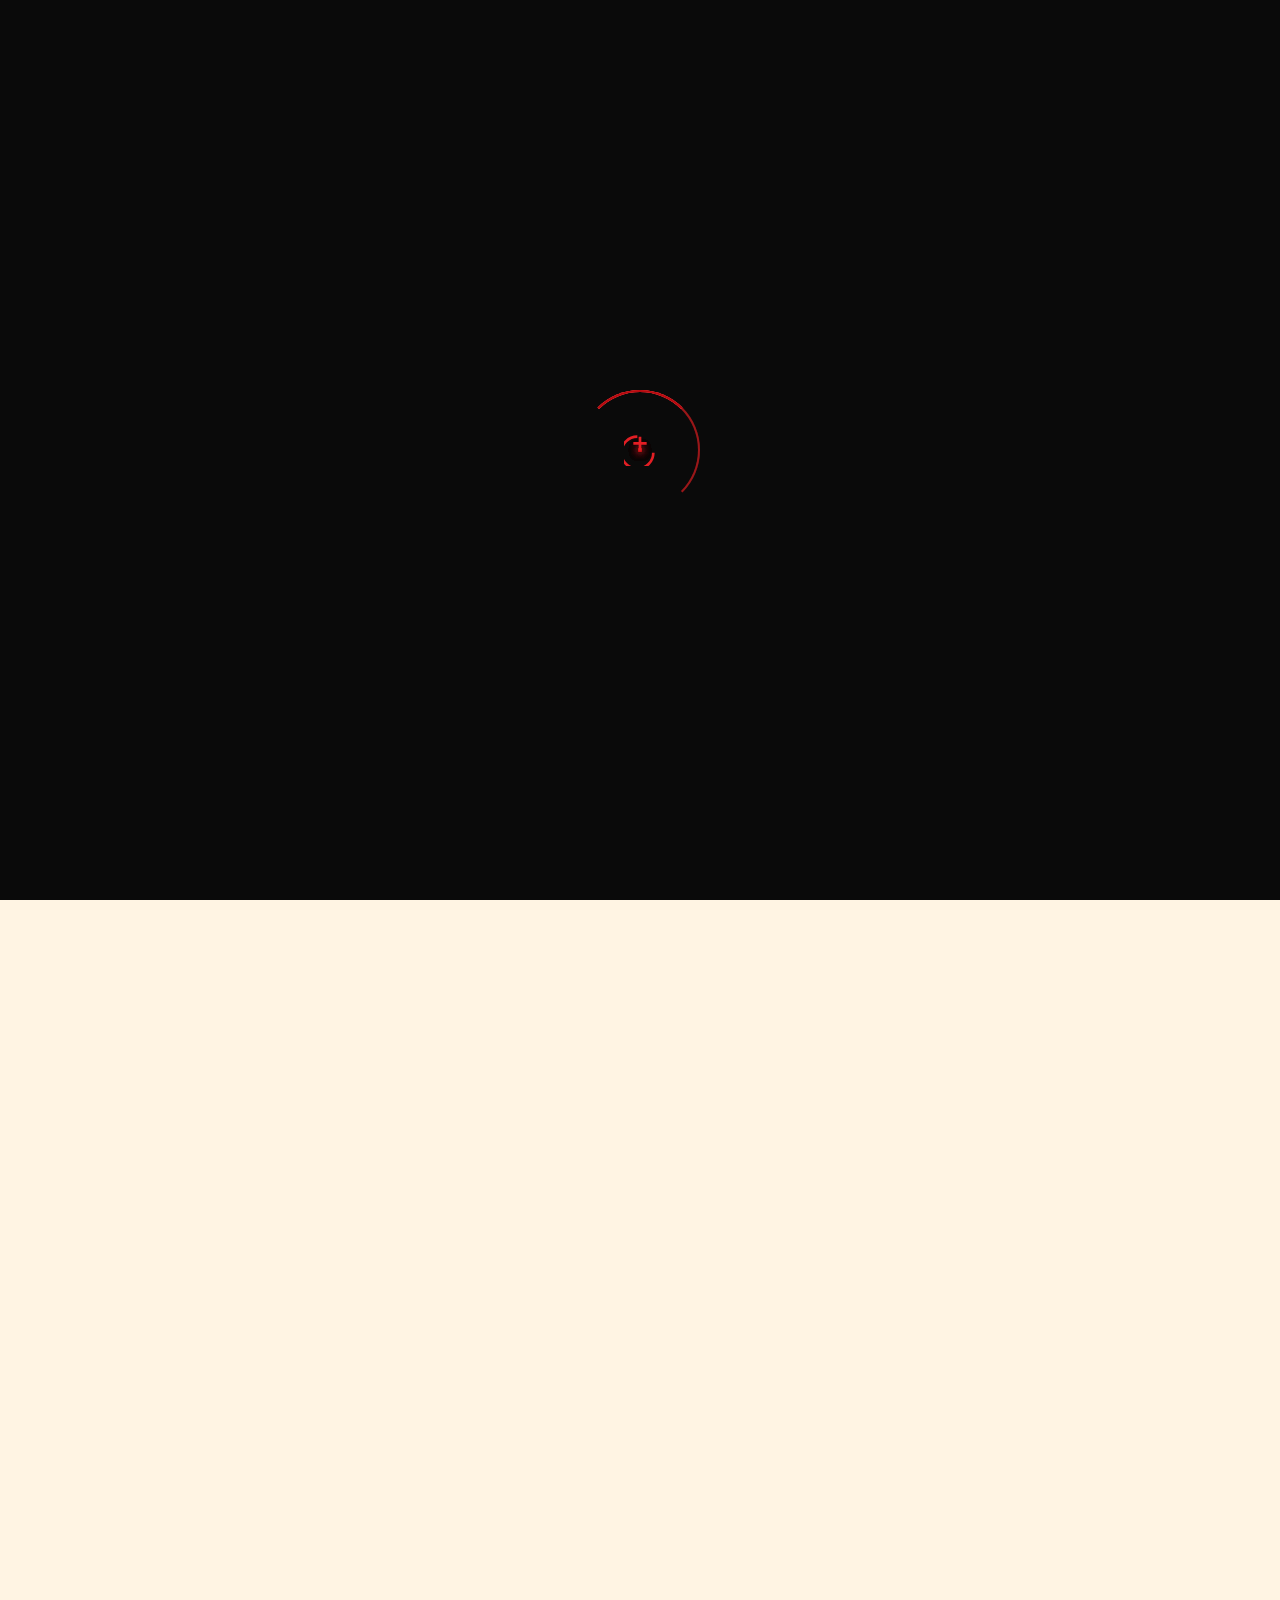
==== index.html @ a8c7d674 "Fix light mode backgrounds for hero and premium sections; full EN/DE localization; form input visibi" ====
﻿<!DOCTYPE html>
<html lang="en">
<head>
<meta charset="UTF-8">
<meta name="viewport" content="width=device-width, initial-scale=1.0">
<title>HG Star Technology | Industrial Fiber Laser Cutting, Welding & Cleaning Machines</title>
<meta name="robots" content="index,follow,max-image-preview:large">
<meta name="description" content="Industrial laser cutting, tube cutting, welding, cleaning and marking machines for manufacturers worldwide. Request a quote, brochure or technical consultation.">
<link rel="canonical" href="https://www.hgstar.com/">
<meta property="og:title" content="HG Star Technology | Industrial Fiber Laser Machines">
<meta property="og:description" content="Factory-direct industrial laser cutting, welding and cleaning machines. Request a quote today.">
<meta property="og:type" content="website">
<meta property="og:url" content="https://www.hgstar.com/">
<meta property="og:image" content="https://www.hgstar.com/img/hero/factory.webp">
<meta name="twitter:card" content="summary_large_image">
<meta name="twitter:title" content="HG Star Technology | Industrial Fiber Laser Machines">
<meta name="twitter:image" content="https://www.hgstar.com/img/hero/factory.webp">
<meta name="twitter:description" content="Industrial laser cutting, tube cutting, welding, cleaning and marking machines. Request a quote or technical consultation.">
<link rel="preload" as="image" href="img/logo/HGTECHlogo.svg" fetchpriority="high">
<link rel="preload" as="image" href="img/categories/plate-cutting.webp">
<link rel="preconnect" href="https://fonts.googleapis.com">
<link rel="preconnect" href="https://fonts.gstatic.com" crossorigin>
<link href="https://fonts.googleapis.com/css2?family=Barlow:wght@300;400;500;600;700&family=Barlow+Condensed:wght@500;600;700&display=swap" rel="stylesheet">
<link rel="stylesheet" href="css/styles.css">
<script type="application/ld+json">
{
  "@context": "https://schema.org",
  "@graph": [
    {
      "@type": "Organization",
      "name": "HG Star Technology",
      "url": "https://www.hgstar.com/",
      "logo": "https://www.hgstar.com/img/logo/HGTECHlogo.svg",
      "sameAs": [
        "https://www.hg-star.com",
        "https://www.hglaserglobal.com"
      ],
      "contactPoint": {
        "@type": "ContactPoint",
        "contactType": "sales",
        "telephone": "+86-531-68657218",
        "email": "support@auto-dress.de",
        "areaServed": "Worldwide"
      }
    },
    {
      "@type": "WebSite",
      "name": "HG Star Technology",
      "url": "https://www.hgstar.com/"
    }
  ]
}
</script>
</head>
<body>
<a href="#main-content" class="skip-link">Skip to main content</a>

<!-- Page Loader -->
<div class="page-loader" id="pageLoader" aria-hidden="true">
  <div class="loader-container">
    <div class="loader-core">
      <div class="loader-ring loader-ring-1"></div>
      <div class="loader-ring loader-ring-2"></div>
      <div class="loader-ring loader-ring-3"></div>
      <div class="loader-center">
        <svg class="loader-icon" width="32" height="32" viewBox="0 0 24 24" fill="none" stroke="currentColor" stroke-width="2">
          <path d="M12 2v10m5-5h-10m15 7c0 6.627-5.373 12-12 12s-12-5.373-12-12 5.373-12 12-12"/>
        </svg>
      </div>
    </div>
    <div class="loader-particles">
      <span class="particle"></span>
      <span class="particle"></span>
      <span class="particle"></span>
      <span class="particle"></span>
      <span class="particle"></span>
      <span class="particle"></span>
    </div>
  </div>
</div>

<div id="page-content" style="opacity: 0; transition: opacity 0.5s ease-out;">

<!-- Header -->
<header class="site-header" role="banner">
  <div class="container header-inner">
    <a href="index.html" class="header-logo" aria-label="HG Star Technology Home">
      <img id="brand-logo-img" src="img/logo/HGTECHlogo.svg" alt="HG Star Technology" class="brand-logo" width="180" height="44" fetchpriority="high" decoding="async">
    </a>
    <nav class="main-nav" role="navigation" aria-label="Main navigation">
      <a href="index.html" class="nav-link active" data-i18n="nav.home">Home</a>

      <div class="nav-item has-dropdown">
        <button class="nav-link nav-trigger" type="button" aria-expanded="false" aria-haspopup="true" aria-controls="dd-machines">
          <span data-i18n="nav.machines">Machines</span>
          <span class="nav-caret" aria-hidden="true"></span>
        </button>
        <div class="nav-dropdown" id="dd-machines" role="menu" aria-label="Machines">
          <a href="plate-cutting.html" class="nav-dd-link" role="menuitem" data-i18n="nav.sheetMetalCutting">Sheet metal cutting</a>
          <a href="tube-cutting.html" class="nav-dd-link" role="menuitem" data-i18n="nav.pipeCutting">Pipe cutting</a>
          <a href="combined-machines.html" class="nav-dd-link" role="menuitem" data-i18n="nav.combination">Combination</a>
        </div>
      </div>

      <div class="nav-item has-dropdown">
        <button class="nav-link nav-trigger" type="button" aria-expanded="false" aria-haspopup="true" aria-controls="dd-processes">
          <span data-i18n="nav.processes">Processes</span>
          <span class="nav-caret" aria-hidden="true"></span>
        </button>
        <div class="nav-dropdown" id="dd-processes" role="menu" aria-label="Processes">
          <a href="laser-welding.html" class="nav-dd-link" role="menuitem" data-i18n="nav.welding">Welding</a>
          <a href="laser-cleaning.html" class="nav-dd-link" role="menuitem" data-i18n="nav.cleaning">Cleaning</a>
          <a href="laser-marking.html" class="nav-dd-link" role="menuitem" data-i18n="nav.marking">Marking</a>
        </div>
      </div>

      <a href="about.html" class="nav-link" data-i18n="nav.about">About</a>
      <a href="contact.html" class="nav-link" data-i18n="nav.contact">Contact</a>
    </nav>
    <div class="header-actions">
      <button class="language-toggle" onclick="toggleLanguage()" aria-label="Switch to German" type="button">DE</button>
      <button class="theme-toggle" onclick="toggleTheme()" aria-label="Toggle dark mode" type="button">
        <svg class="icon-moon" width="18" height="18" viewBox="0 0 24 24" fill="none" stroke="currentColor" stroke-width="2" stroke-linecap="round" stroke-linejoin="round"><path d="M21 12.79A9 9 0 1 1 11.21 3 7 7 0 0 0 21 12.79z"/></svg>
        <svg class="icon-sun" width="18" height="18" viewBox="0 0 24 24" fill="none" stroke="currentColor" stroke-width="2" stroke-linecap="round" stroke-linejoin="round"><circle cx="12" cy="12" r="5"/><line x1="12" y1="1" x2="12" y2="3"/><line x1="12" y1="21" x2="12" y2="23"/><line x1="4.22" y1="4.22" x2="5.64" y2="5.64"/><line x1="18.36" y1="18.36" x2="19.78" y2="19.78"/><line x1="1" y1="12" x2="3" y2="12"/><line x1="21" y1="12" x2="23" y2="12"/><line x1="4.22" y1="19.78" x2="5.64" y2="18.36"/><line x1="18.36" y1="5.64" x2="19.78" y2="4.22"/></svg>
      </button>
      <a href="contact.html" class="btn btn-primary btn-sm" style="display:flex" data-i18n="header.requestQuote">Request Quote</a>
      <button class="hamburger" aria-expanded="false" aria-controls="mobileMenu" aria-label="Open menu" type="button" onclick="(function(btn){var m=document.getElementById('mobileMenu');if(!m)return;var open=!m.classList.contains('is-open');m.classList.toggle('is-open',open);m.setAttribute('aria-hidden',String(!open));btn.setAttribute('aria-expanded',String(open));document.body.style.overflow=open?'hidden':'';})(this)">
        <span></span><span></span><span></span>
      </button>
    </div>
  </div>
</header>

<!-- Mobile Menu -->
<div class="mobile-menu" id="mobileMenu" role="dialog" aria-label="Mobile navigation" aria-hidden="true">
  <nav class="mnav" aria-label="Mobile menu">
    <a href="index.html" class="nav-link" data-i18n="nav.home">Home</a>

    <div class="mnav-group">
      <button class="mnav-accordion" type="button" aria-expanded="false" aria-controls="mnav-machines" onclick="(function(btn){var id=btn.getAttribute('aria-controls');var panel=id&&document.getElementById(id);if(!panel)return;var open=btn.getAttribute('aria-expanded')!=='true';btn.setAttribute('aria-expanded',String(open));panel.classList.toggle('is-open',open);})(this)">
        <span data-i18n="nav.machines">Machines</span>
        <span class="mnav-caret" aria-hidden="true"></span>
      </button>
      <div class="mnav-panel" id="mnav-machines">
        <a href="plate-cutting.html" class="mnav-link" data-i18n="nav.sheetMetalCutting">Sheet metal cutting</a>
        <a href="tube-cutting.html" class="mnav-link" data-i18n="nav.pipeCutting">Pipe cutting</a>
        <a href="combined-machines.html" class="mnav-link" data-i18n="nav.combination">Combination</a>
      </div>
    </div>

    <div class="mnav-group">
      <button class="mnav-accordion" type="button" aria-expanded="false" aria-controls="mnav-processes" onclick="(function(btn){var id=btn.getAttribute('aria-controls');var panel=id&&document.getElementById(id);if(!panel)return;var open=btn.getAttribute('aria-expanded')!=='true';btn.setAttribute('aria-expanded',String(open));panel.classList.toggle('is-open',open);})(this)">
        <span data-i18n="nav.processes">Processes</span>
        <span class="mnav-caret" aria-hidden="true"></span>
      </button>
      <div class="mnav-panel" id="mnav-processes">
        <a href="laser-welding.html" class="mnav-link" data-i18n="nav.welding">Welding</a>
        <a href="laser-cleaning.html" class="mnav-link" data-i18n="nav.cleaning">Cleaning</a>
        <a href="laser-marking.html" class="mnav-link" data-i18n="nav.marking">Marking</a>
      </div>
    </div>

    <a href="about.html" class="nav-link" data-i18n="nav.about">About</a>
    <a href="contact.html" class="nav-link" data-i18n="nav.contact">Contact</a>
  </nav>
  <a href="contact.html" class="btn btn-primary" data-i18n="header.requestQuote">Request a Quote</a>
</div>

<main id="main-content">

<!-- Hero Section -->
<section class="hero" aria-label="Hero">
  <div class="hero-bg" style="background-image:url('img/hero/factory.webp')"></div>
  <div class="hero-overlay" aria-hidden="true"></div>
  <div class="container hero-content">
    <div class="hero-grid">
      <div class="animate-fade-up">
        <div class="hero-label" data-i18n="hero.label">Industrial Machinery Catalog · Factory Direct · Quote-Based Sales</div>
        <h1 data-i18n="hero.headline"><span class="text-red">Industrial Fiber Laser</span> Systems For <span class="text-red">Cutting, Tube Processing,</span> <span>Welding &amp; Cleaning</span></h1>
        <p class="hero-desc" data-i18n="hero.description">Factory-direct solutions for sheet metal fabricators, OEMs and industrial manufacturers. Technical consultation, worldwide shipping, installation, training and after-sales support. <strong>Warranty:</strong> 2-year standard on the complete machine; laser source covered up to 3 years on selected high-power models (12–30 kW).</p>
        <div class="hero-actions hero-actions-row">
          <a href="#categories" class="btn btn-primary btn-lg" data-i18n="hero.cta2">Browse Machines</a>
          <a href="#resources" class="btn btn-ghost btn-lg" data-i18n="hero.cta3">Download Catalog</a>
        </div>
        <div class="hero-stats-row">
          <div class="hero-stat">
            <div class="hero-stat-value">15+</div>
            <div class="hero-stat-label" data-i18n="hero.stat1">Years Experience</div>
          </div>
          <div class="hero-stat">
            <div class="hero-stat-value">50+</div>
            <div class="hero-stat-label" data-i18n="hero.stat2">Countries Served</div>
          </div>
          <div class="hero-stat">
            <div class="hero-stat-value">30kW</div>
            <div class="hero-stat-label" data-i18n="hero.stat3">Max Laser Power</div>
          </div>
          <div class="hero-stat">
            <div class="hero-stat-value">3yr</div>
            <div class="hero-stat-label" data-i18n="hero.stat4">Warranty Available</div>
          </div>
          <div class="hero-stat">
            <div class="hero-stat-value">24/7</div>
            <div class="hero-stat-label" data-i18n="hero.stat5">Technical Support</div>
          </div>
        </div>
      </div>
    </div>
  </div>
</section>

<!-- Trust Bar -->
<div class="trust-bar" aria-label="Trust highlights">
  <div class="trust-track">
    <!-- set 1 -->
    <div class="trust-items">
      <div class="trust-item">
        <svg width="16" height="16" viewBox="0 0 24 24" fill="none" stroke="currentColor" stroke-width="2" aria-hidden="true"><path d="M12 22s8-4 8-10V5l-8-3-8 3v7c0 6 8 10 8 10z"/></svg>
        <span data-i18n="trustBar.iso">ISO 9001 Certified Manufacturing</span>
      </div>
      <div class="trust-item">
        <svg width="16" height="16" viewBox="0 0 24 24" fill="none" stroke="currentColor" stroke-width="2" aria-hidden="true"><path d="M12 22s8-4 8-10V5l-8-3-8 3v7c0 6 8 10 8 10z"/><path d="M12 8v4"/><path d="M12 16h.01"/></svg>
        <span data-i18n="trustBar.warranty">2-yr standard warranty · up to 3-yr laser source (12–30 kW)</span>
      </div>
      <div class="trust-item">
        <svg width="16" height="16" viewBox="0 0 24 24" fill="none" stroke="currentColor" stroke-width="2" aria-hidden="true"><circle cx="12" cy="12" r="10"/><polyline points="12 6 12 12 16 14"/></svg>
        <span data-i18n="trustBar.support">24/7 Technical Support</span>
      </div>
      <div class="trust-item">
        <svg width="16" height="16" viewBox="0 0 24 24" fill="none" stroke="currentColor" stroke-width="2" aria-hidden="true"><rect x="1" y="3" width="15" height="13"/><polygon points="16 8 20 8 23 11 23 16 16 16 16 8"/><circle cx="5.5" cy="18.5" r="2.5"/><circle cx="18.5" cy="18.5" r="2.5"/></svg>
        <span data-i18n="trustBar.shipping">Worldwide Shipping & Installation</span>
      </div>
      <div class="trust-item">
        <svg width="16" height="16" viewBox="0 0 24 24" fill="none" stroke="currentColor" stroke-width="2" aria-hidden="true"><path d="M23 21v-2a4 4 0 0 0-3-3.87"/><path d="M16 3.13a4 4 0 0 1 0 7.75"/><path d="M17 21v-2a4 4 0 0 0-4-4H5a4 4 0 0 0-4 4v2"/><circle cx="9" cy="7" r="4"/></svg>
        <span data-i18n="trustBar.experience">15+ Years Industry Experience</span>
      </div>
    </div>
    <!-- set 2 (duplicate for seamless loop) -->
    <div class="trust-items" aria-hidden="true">
      <div class="trust-item">
        <svg width="16" height="16" viewBox="0 0 24 24" fill="none" stroke="currentColor" stroke-width="2" aria-hidden="true"><path d="M12 22s8-4 8-10V5l-8-3-8 3v7c0 6 8 10 8 10z"/></svg>
        <span data-i18n="trustBar.iso">ISO 9001 Certified Manufacturing</span>
      </div>
      <div class="trust-item">
        <svg width="16" height="16" viewBox="0 0 24 24" fill="none" stroke="currentColor" stroke-width="2" aria-hidden="true"><path d="M12 22s8-4 8-10V5l-8-3-8 3v7c0 6 8 10 8 10z"/><path d="M12 8v4"/><path d="M12 16h.01"/></svg>
        <span data-i18n="trustBar.warranty">2-yr standard warranty · up to 3-yr laser source (12–30 kW)</span>
      </div>
      <div class="trust-item">
        <svg width="16" height="16" viewBox="0 0 24 24" fill="none" stroke="currentColor" stroke-width="2" aria-hidden="true"><circle cx="12" cy="12" r="10"/><polyline points="12 6 12 12 16 14"/></svg>
        <span data-i18n="trustBar.support">24/7 Technical Support</span>
      </div>
      <div class="trust-item">
        <svg width="16" height="16" viewBox="0 0 24 24" fill="none" stroke="currentColor" stroke-width="2" aria-hidden="true"><rect x="1" y="3" width="15" height="13"/><polygon points="16 8 20 8 23 11 23 16 16 16 16 8"/><circle cx="5.5" cy="18.5" r="2.5"/><circle cx="18.5" cy="18.5" r="2.5"/></svg>
        <span data-i18n="trustBar.shipping">Worldwide Shipping & Installation</span>
      </div>
      <div class="trust-item">
        <svg width="16" height="16" viewBox="0 0 24 24" fill="none" stroke="currentColor" stroke-width="2" aria-hidden="true"><path d="M23 21v-2a4 4 0 0 0-3-3.87"/><path d="M16 3.13a4 4 0 0 1 0 7.75"/><path d="M17 21v-2a4 4 0 0 0-4-4H5a4 4 0 0 0-4 4v2"/><circle cx="9" cy="7" r="4"/></svg>
        <span data-i18n="trustBar.experience">15+ Years Industry Experience</span>
      </div>
    </div>
  </div>
</div>

<!-- Premium Product Slider Section -->
<section class="premium-slider-section" aria-label="Premium product spotlight">
  <div class="premium-slider-head">
    <p class="premium-slider-label" data-i18n="premiumSlider.label">Featured Category</p>
    <h2 class="premium-slider-category" id="premiumSliderCategory">Plate Cutting</h2>
  </div>
  <div class="premium-slider-shell">
    <button class="premium-slider-arrow left" id="premiumSliderPrev" type="button" aria-label="Show previous product">
      <span aria-hidden="true">&#10094;</span>
    </button>
    <div class="premium-slider-content">
      <div class="premium-banner" id="premiumBanner">
        <a class="premium-media" id="premiumCenterLink" href="plate-cutting.html" aria-label="Open featured product category">
        </a>
        <aside class="premium-info">
          <p class="premium-right-top" id="premiumRightTop">BEST CONFIGURATION</p>
          <h3 id="premiumInfoTitle">Production Capacity</h3>
          <p class="premium-right-metric" id="premiumRightMetric">UP TO 30kW</p>
          <p id="premiumInfoText">High-throughput cutting platforms designed for continuous industrial output and stable day-shift performance.</p>
          <p class="premium-right-badge" id="premiumRightBadge">PREMIUM INDUSTRIAL GRADE</p>
        </aside>
      </div>
      <div class="premium-slider-dots" id="premiumSliderDots" aria-label="Slider pagination">
        <button type="button" class="premium-dot is-active" data-premium-dot="0" aria-label="Slide 1"></button>
        <button type="button" class="premium-dot" data-premium-dot="1" aria-label="Slide 2"></button>
        <button type="button" class="premium-dot" data-premium-dot="2" aria-label="Slide 3"></button>
        <button type="button" class="premium-dot" data-premium-dot="3" aria-label="Slide 4"></button>
        <button type="button" class="premium-dot" data-premium-dot="4" aria-label="Slide 5"></button>
        <button type="button" class="premium-dot" data-premium-dot="5" aria-label="Slide 6"></button>
      </div>
    </div>
    <button class="premium-slider-arrow right" id="premiumSliderNext" type="button" aria-label="Show next product">
      <span aria-hidden="true">&#10095;</span>
    </button>
  </div>
</section>

<!-- Categories Section -->
<section class="section" id="categories" aria-labelledby="cat-heading">
  <div class="container">

    <div class="section-header text-center reveal" style="margin-bottom:56px">
      <div class="section-label" data-i18n="categories.label">Product Categories</div>
      <h2 class="section-title" id="cat-heading" data-i18n="categories.title">Browse Our Machine Range</h2>
    </div>

    <div class="category-grid">

      <a href="plate-cutting.html" class="category-card reveal">
        <div class="category-card-img">
          <img src="img/categories/plate-cutting.webp" alt="Fiber laser plate cutting machines" loading="lazy">
          <span class="cat-tag" aria-hidden="true">Plate Cutting</span>
          <span class="cat-spec" aria-hidden="true">1.5 – 30 kW</span>
        </div>
        <div class="category-card-body">
          <h3 class="category-card-title" data-i18n="categories.plateCutting.title">Plate Cutting</h3>
          <p class="category-card-desc" data-i18n="categories.plateCutting.description">Sheet metal laser cutting systems from 1.5kW to 30kW. Work areas from 3x1.5m to 8x2.5m with optional exchange tables.</p>
          <div class="category-card-meta">
            <span class="category-card-count" data-i18n="categories.plateCutting.models">15 Models</span>
            <span class="category-card-link"><span data-i18n="categories.plateCutting.link">View Range</span><svg width="13" height="13" viewBox="0 0 24 24" fill="none" stroke="currentColor" stroke-width="2.5" aria-hidden="true"><line x1="5" y1="12" x2="19" y2="12"/><polyline points="12 5 19 12 12 19"/></svg></span>
          </div>
        </div>
      </a>

      <a href="tube-cutting.html" class="category-card reveal animate-delay-1">
        <div class="category-card-img">
          <img src="img/categories/tube-cutting.webp" alt="CNC laser tube cutting machines" loading="lazy">
          <span class="cat-tag" aria-hidden="true">Tube Cutting</span>
          <span class="cat-spec" aria-hidden="true">Ø up to 500 mm</span>
        </div>
        <div class="category-card-body">
          <h3 class="category-card-title" data-i18n="categories.tubeCutting.title">Pipe cutting</h3>
          <p class="category-card-desc" data-i18n="categories.tubeCutting.description">Double-deck clamping systems for damage-free holding. Automatic loading and unloading. Round tubes, square tubes, rectangular tubes and oval tubes – diameters up to Ø 500 mm.</p>
          <div class="category-card-meta">
            <span class="category-card-count" data-i18n="categories.tubeCutting.models">7 Models</span>
            <span class="category-card-link"><span data-i18n="categories.tubeCutting.link">View Range</span><svg width="13" height="13" viewBox="0 0 24 24" fill="none" stroke="currentColor" stroke-width="2.5" aria-hidden="true"><line x1="5" y1="12" x2="19" y2="12"/><polyline points="12 5 19 12 12 19"/></svg></span>
          </div>
        </div>
      </a>

      <a href="combined-machines.html" class="category-card reveal animate-delay-2">
        <div class="category-card-img">
          <img src="img/categories/combined-machines.webp" alt="Combined plate and tube laser cutting machines" loading="lazy">
          <span class="cat-tag" aria-hidden="true">Combination</span>
          <span class="cat-spec" aria-hidden="true">Plate + Tube</span>
        </div>
        <div class="category-card-body">
          <h3 class="category-card-title" data-i18n="categories.combination.title">Combination</h3>
          <p class="category-card-desc" data-i18n="categories.combination.description">One machine for two tasks – an economical solution for companies with variable requirements. Sheet cutting and pipe cutting without changeover.</p>
          <div class="category-card-meta">
            <span class="category-card-count" data-i18n="categories.combination.models">5 Models</span>
            <span class="category-card-link"><span data-i18n="categories.combination.link">View Range</span><svg width="13" height="13" viewBox="0 0 24 24" fill="none" stroke="currentColor" stroke-width="2.5" aria-hidden="true"><line x1="5" y1="12" x2="19" y2="12"/><polyline points="12 5 19 12 12 19"/></svg></span>
          </div>
        </div>
      </a>

      <a href="laser-welding.html" class="category-card reveal">
        <div class="category-card-img">
          <img src="img/categories/laser-welding.webp" alt="Handheld laser welding systems" loading="lazy">
          <span class="cat-tag" aria-hidden="true">Welding</span>
          <span class="cat-spec" aria-hidden="true">1 – 3 kW</span>
        </div>
        <div class="category-card-body">
          <h3 class="category-card-title" data-i18n="categories.welding.title">Welding</h3>
          <p class="category-card-desc" data-i18n="categories.welding.description">Wobble welding heads for wider weld geometries. Multiple weld modes, intuitive operation, and coaxial shielding gas supply. Suitable for steel, stainless steel, and aluminum.</p>
          <div class="category-card-meta">
            <span class="category-card-count" data-i18n="categories.welding.models">5 Models</span>
            <span class="category-card-link"><span data-i18n="categories.welding.link">View Range</span><svg width="13" height="13" viewBox="0 0 24 24" fill="none" stroke="currentColor" stroke-width="2.5" aria-hidden="true"><line x1="5" y1="12" x2="19" y2="12"/><polyline points="12 5 19 12 12 19"/></svg></span>
          </div>
        </div>
      </a>

      <a href="laser-cleaning.html" class="category-card reveal animate-delay-1">
        <div class="category-card-img">
          <img src="img/categories/laser-cleaning.webp" alt="Laser cleaning and surface preparation machines" loading="lazy">
          <span class="cat-tag" aria-hidden="true">Cleaning</span>
          <span class="cat-spec" aria-hidden="true">6 Scan Modes</span>
        </div>
        <div class="category-card-body">
          <h3 class="category-card-title" data-i18n="categories.cleaning.title">Cleaning</h3>
          <p class="category-card-desc" data-i18n="categories.cleaning.description">6 scan modes. Low maintenance. Applications: Rust removal, oil removal, coating removal, weld cleaning, local hardening, surface roughening.</p>
          <div class="category-card-meta">
            <span class="category-card-count" data-i18n="categories.cleaning.models">4 Models</span>
            <span class="category-card-link"><span data-i18n="categories.cleaning.link">View Range</span><svg width="13" height="13" viewBox="0 0 24 24" fill="none" stroke="currentColor" stroke-width="2.5" aria-hidden="true"><line x1="5" y1="12" x2="19" y2="12"/><polyline points="12 5 19 12 12 19"/></svg></span>
          </div>
        </div>
      </a>

      <a href="laser-marking.html" class="category-card reveal animate-delay-2">
        <div class="category-card-img">
          <img src="img/categories/laser-marking.webp" alt="Fiber laser marking and engraving machines" loading="lazy">
          <span class="cat-tag" aria-hidden="true">Marking</span>
          <span class="cat-spec" aria-hidden="true">Fiber / CO₂ / UV</span>
        </div>
        <div class="category-card-body">
          <h3 class="category-card-title" data-i18n="categories.marking.title">Marking</h3>
          <p class="category-card-desc" data-i18n="categories.marking.description">Fiber, CO₂, and UV wavelengths for universal marking applications. Compact design, easy operation, low maintenance. EZCAD software included.</p>
          <div class="category-card-meta">
            <span class="category-card-count" data-i18n="categories.marking.models">4 Models</span>
            <span class="category-card-link"><span data-i18n="categories.marking.link">View Range</span><svg width="13" height="13" viewBox="0 0 24 24" fill="none" stroke="currentColor" stroke-width="2.5" aria-hidden="true"><line x1="5" y1="12" x2="19" y2="12"/><polyline points="12 5 19 12 12 19"/></svg></span>
          </div>
        </div>
      </a>

    </div>
  </div>
</section>

<!-- Why Choose Section -->
<section class="section section-alt" aria-labelledby="why-heading">
  <div class="container">
    <div class="section-header text-center reveal">
      <div class="section-label" data-i18n="whyChoose.label">Why HG Star</div>
      <h2 class="section-title" id="why-heading" data-i18n="whyChoose.title">Trusted by Manufacturers Worldwide</h2>
      <p class="section-desc" data-i18n="whyChoose.description" style="margin:0 auto">We provide more than machines — complete manufacturing solutions with full lifecycle support.</p>
    </div>
    <div class="why-grid">
      <div class="why-card reveal">
        <div class="why-icon">
          <svg viewBox="0 0 24 24" fill="none" stroke="currentColor" stroke-width="1.5"><path d="M14 2H6a2 2 0 0 0-2 2v16a2 2 0 0 0 2 2h12a2 2 0 0 0 2-2V8z"/><polyline points="14 2 14 8 20 8"/><line x1="16" y1="13" x2="8" y2="13"/><line x1="16" y1="17" x2="8" y2="17"/></svg>
        </div>
        <h4 data-i18n="whyChoose.documentation.title">Complete Documentation</h4>
        <p data-i18n="whyChoose.documentation.description">Full technical datasheets, CE certificates, operation manuals and spare parts lists provided with every machine.</p>
      </div>
      <div class="why-card reveal animate-delay-1">
        <div class="why-icon">
          <svg viewBox="0 0 24 24" fill="none" stroke="currentColor" stroke-width="1.5"><circle cx="12" cy="12" r="10"/><polyline points="12 6 12 12 16 14"/></svg>
        </div>
        <h4 data-i18n="whyChoose.fastDelivery.title">Fast Delivery</h4>
        <p data-i18n="whyChoose.fastDelivery.description">Standard delivery 30-45 days from order confirmation. Express manufacturing available for urgent requirements.</p>
      </div>
      <div class="why-card reveal animate-delay-2">
        <div class="why-icon">
          <svg viewBox="0 0 24 24" fill="none" stroke="currentColor" stroke-width="1.5"><path d="M17 21v-2a4 4 0 0 0-4-4H5a4 4 0 0 0-4 4v2"/><circle cx="9" cy="7" r="4"/><path d="M23 21v-2a4 4 0 0 0-3-3.87"/><path d="M16 3.13a4 4 0 0 1 0 7.75"/></svg>
        </div>
        <h4 data-i18n="whyChoose.training.title">On-Site Training</h4>
        <p data-i18n="whyChoose.training.description">Comprehensive operator and maintenance training at your facility. Training documentation in German and English.</p>
      </div>
      <div class="why-card reveal animate-delay-3">
        <div class="why-icon">
          <svg viewBox="0 0 24 24" fill="none" stroke="currentColor" stroke-width="1.5"><path d="M12 22s8-4 8-10V5l-8-3-8 3v7c0 6 8 10 8 10z"/></svg>
        </div>
        <h4 data-i18n="whyChoose.support.title">After-Sales Support</h4>
        <p data-i18n="whyChoose.support.description">2-year standard machine warranty. Remote diagnostics, spare parts within 48h, and on-site service available.</p>
      </div>
    </div>
  </div>
</section>

<!-- Warranty & Service Section -->
<section class="section" aria-labelledby="warranty-heading">
  <div class="container">
    <div class="section-header text-center reveal">
      <div class="section-label" data-i18n="warranty.label">Complete Lifecycle Support</div>
      <h2 class="section-title" id="warranty-heading" data-i18n="warranty.title">Warranty & Service Information</h2>
      <p class="section-desc" data-i18n="warranty.description" style="margin:0 auto">Comprehensive protection and support throughout your machine's lifecycle with flexible warranty options and premium service packages.</p>
    </div>
    <div class="feature-grid">
      <div class="feature-card reveal">
        <div class="feature-icon">
          <svg viewBox="0 0 24 24" fill="none" stroke="currentColor" stroke-width="1.5">
            <path d="M12 22s8-4 8-10V5l-8-3-8 3v7c0 6 8 10 8 10z"/>
            <path d="M12 12v4m0 4v.01"/>
          </svg>
        </div>
        <h3 data-i18n="warranty.standardWarranty.title">2-Year Standard Warranty</h3>
        <p data-i18n="warranty.standardWarranty.description">Complete machine coverage including parts, labor, and on-site service. All mechanical and electrical components protected against manufacturing defects.</p>
        <span class="feature-badge" data-i18n="warranty.standardWarranty.badge">Standard Coverage</span>
      </div>
      <div class="feature-card reveal animate-delay-1">
        <div class="feature-icon">
          <svg viewBox="0 0 24 24" fill="none" stroke="currentColor" stroke-width="1.5">
            <path d="M23 11.5a9 9 0 0 1-9 8.8c-4.3 0-8-2.8-8-7.2V5c0-1.3 1-2.4 2.1-2.4 2 0 3.9 1.1 5 2.8.7-.3 1.5-.5 2.3-.5 1.9 0 3.6.8 4.7 2.1 3.6 0 6.9 2.6 6.9 5.5z"/>
          </svg>
        </div>
        <h3 data-i18n="warranty.remoteDiagnostics.title">Remote Diagnostics</h3>
        <p data-i18n="warranty.remoteDiagnostics.description">24/7 remote monitoring and diagnostic support. Real-time machine health tracking with predictive maintenance alerts to prevent downtime.</p>
        <span class="feature-badge" data-i18n="warranty.remoteDiagnostics.badge">Premium Service</span>
      </div>
      <div class="feature-card reveal animate-delay-2">
        <div class="feature-icon">
          <svg viewBox="0 0 24 24" fill="none" stroke="currentColor" stroke-width="1.5">
            <path d="M12 2C6.48 2 2 6.48 2 12s4.48 10 10 10 10-4.48 10-10S17.52 2 12 2zm-2 15l-5-5 1.41-1.41L10 14.17l7.59-7.59L19 8l-9 9z"/>
          </svg>
        </div>
        <h3 data-i18n="warranty.expressSpare.title">Express Spare Parts</h3>
        <p data-i18n="warranty.expressSpare.description">Critical parts available within 48 hours worldwide. Comprehensive spare parts catalog with direct shipping to minimize production interruptions.</p>
        <span class="feature-badge" data-i18n="warranty.expressSpare.badge">Fast Delivery</span>
      </div>
    </div>
  </div>
</section>

<!-- Industries Section -->
<section class="section" aria-labelledby="ind-heading">
  <div class="container">
    <div class="section-header text-center reveal">
      <div class="section-label" data-i18n="industries.label">Industries Served</div>
      <h2 class="section-title" id="ind-heading" data-i18n="industries.title">Solutions for Every Manufacturing Sector</h2>
      <p class="section-desc" data-i18n="industries.description" style="margin:0 auto">Our machines serve a diverse range of industries across Europe and worldwide.</p>
    </div>
    <div class="industry-grid">
      <div class="industry-card reveal">
        <img src="img/industries/sheet-metal.webp" alt="Sheet metal fabrication" loading="lazy">
        <div class="industry-card-overlay">
          <h3 class="industry-card-title" data-i18n="industries.sheetMetal.title">Sheet Metal Fabrication</h3>
          <p class="industry-card-desc" data-i18n="industries.sheetMetal.desc">Precision cutting for fabrication shops</p>
        </div>
      </div>
      <div class="industry-card reveal animate-delay-1">
        <img src="img/industries/automotive.webp" alt="Automotive manufacturing" loading="lazy">
        <div class="industry-card-overlay">
          <h3 class="industry-card-title" data-i18n="industries.automotive.title">Automotive</h3>
          <p class="industry-card-desc" data-i18n="industries.automotive.desc">OEM parts and component manufacturing</p>
        </div>
      </div>
      <div class="industry-card reveal animate-delay-2">
        <img src="img/industries/construction.webp" alt="Construction and structural steel" loading="lazy">
        <div class="industry-card-overlay">
          <h3 class="industry-card-title" data-i18n="industries.construction.title">Construction & Structural</h3>
          <p class="industry-card-desc" data-i18n="industries.construction.desc">Heavy-duty structural steel processing</p>
        </div>
      </div>
      <div class="industry-card reveal">
        <img src="img/industries/agriculture.webp" alt="Agricultural equipment manufacturing" loading="lazy">
        <div class="industry-card-overlay">
          <h3 class="industry-card-title" data-i18n="industries.agriculture.title">Agricultural Equipment</h3>
          <p class="industry-card-desc" data-i18n="industries.agriculture.desc">Machinery frames and components</p>
        </div>
      </div>
      <div class="industry-card reveal animate-delay-1">
        <img src="img/industries/logistics.webp" alt="Logistics and material handling" loading="lazy">
        <div class="industry-card-overlay">
          <h3 class="industry-card-title" data-i18n="industries.logistics.title">Logistics & Storage</h3>
          <p class="industry-card-desc" data-i18n="industries.logistics.desc">Racking systems and handling equipment</p>
        </div>
      </div>
      <div class="industry-card reveal animate-delay-2">
        <img src="img/industries/appliances.webp" alt="Kitchen appliances and elevator manufacturing" loading="lazy">
        <div class="industry-card-overlay">
          <h3 class="industry-card-title" data-i18n="industries.appliances.title">Appliances & Elevators</h3>
          <p class="industry-card-desc" data-i18n="industries.appliances.desc">Stainless steel panel processing</p>
        </div>
      </div>
    </div>
  </div>
</section>

<!-- Applications -->
<section class="section section-muted" id="applications" aria-labelledby="app-heading">
  <div class="container">
    <div class="section-header reveal">
      <div class="section-label" data-i18n="homepage.applicationsLabel">Applications</div>
      <h2 class="section-title" id="app-heading" data-i18n="homepage.applicationsTitle">Where our systems deliver value</h2>
      <p class="section-desc" data-i18n="homepage.applicationsDesc">Typical industrial use cases—see the product catalog for full specifications.</p>
    </div>
    <div class="b2b-grid reveal">
      <a href="plate-cutting.html" class="b2b-card">
        <h3 class="b2b-card-title" data-i18n="homepage.appCuttingTitle">Flat sheet & plate</h3>
        <p class="b2b-card-desc" data-i18n="homepage.appCuttingDesc">Nesting, thick plate, high-speed thin sheet for fabrication and OEM series production.</p>
        <span class="b2b-card-link" data-i18n="categories.plateCutting.link">View Range →</span>
      </a>
      <a href="tube-cutting.html" class="b2b-card">
        <h3 class="b2b-card-title" data-i18n="homepage.appTubeTitle">Tube & profile</h3>
        <p class="b2b-card-desc" data-i18n="homepage.appTubeDesc">Round, square and rectangular profiles for structural, agricultural and machinery builders.</p>
        <span class="b2b-card-link" data-i18n="categories.tubeCutting.link">View Range →</span>
      </a>
      <a href="laser-welding.html" class="b2b-card">
        <h3 class="b2b-card-title" data-i18n="homepage.appWeldTitle">Laser welding</h3>
        <p class="b2b-card-desc" data-i18n="homepage.appWeldDesc">Faster cycle times on stainless and aluminum assemblies with minimal heat input.</p>
        <span class="b2b-card-link" data-i18n="categories.welding.link">View Range →</span>
      </a>
      <a href="laser-cleaning.html" class="b2b-card">
        <h3 class="b2b-card-title" data-i18n="homepage.appCleanTitle">Surface treatment</h3>
        <p class="b2b-card-desc" data-i18n="homepage.appCleanDesc">Controlled cleaning and prep without consumable blasting media.</p>
        <span class="b2b-card-link" data-i18n="categories.cleaning.link">View Range →</span>
      </a>
    </div>
  </div>
</section>

<!-- Service & export -->
<section class="section" id="service-export" aria-labelledby="svc-heading">
  <div class="container">
    <div class="section-header text-center reveal">
      <div class="section-label" data-i18n="homepage.serviceLabel">Service & export</div>
      <h2 class="section-title" id="svc-heading" data-i18n="homepage.serviceTitle">Installation, training and worldwide delivery</h2>
      <p class="section-desc" data-i18n="homepage.serviceDesc" style="margin:0 auto">Factory-direct export from China with documentation for customs and CE-related dossiers where applicable.</p>
    </div>
    <div class="b2b-service-grid reveal">
      <div class="b2b-service-item">
        <h3 data-i18n="homepage.serviceInstallTitle">Installation & commissioning</h3>
        <p data-i18n="homepage.serviceInstallDesc">Mechanical alignment, optical setup, test cuts and handover at your facility.</p>
      </div>
      <div class="b2b-service-item">
        <h3 data-i18n="homepage.serviceTrainTitle">Operator training</h3>
        <p data-i18n="homepage.serviceTrainDesc">Hands-on training for operators and maintenance staff; materials in English and German.</p>
      </div>
      <div class="b2b-service-item">
        <h3 data-i18n="homepage.serviceShipTitle">Shipping & export</h3>
        <p data-i18n="homepage.serviceShipDesc">FOB Qingdao / Jinan, container loading supervision and coordination with your forwarder.</p>
      </div>
      <div class="b2b-service-item">
        <h3 data-i18n="homepage.serviceSupportTitle">After-sales</h3>
        <p data-i18n="homepage.serviceSupportDesc">Remote diagnostics, spare parts dispatch and on-site visits coordinated through our service network.</p>
      </div>
    </div>
  </div>
</section>

<!-- Resources -->
<section class="section section-muted" id="resources" aria-labelledby="res-heading">
  <div class="container">
    <div class="section-header text-center reveal">
      <div class="section-label" data-i18n="homepage.resourcesLabel">Resources</div>
      <h2 class="section-title" id="res-heading" data-i18n="homepage.resourcesTitle">Brochures & datasheets</h2>
      <p class="section-desc" data-i18n="homepage.resourcesDesc" style="margin:0 auto">Request the latest PDF documentation or a tailored configuration sheet for your project.</p>
      <a href="contact.html?topic=documentation" class="btn btn-secondary btn-lg" style="margin-top:20px" data-i18n="homepage.resourcesCta">Request documentation</a>
    </div>
  </div>
</section>

<!-- References -->
<section class="section" id="references" aria-labelledby="ref-heading">
  <div class="container">
    <div class="section-header text-center reveal">
      <div class="section-label" data-i18n="homepage.referencesLabel">References</div>
      <h2 class="section-title" id="ref-heading" data-i18n="homepage.referencesTitle">Industrial buyers worldwide</h2>
      <p class="section-desc" data-i18n="homepage.referencesDesc" style="margin:0 auto">Representative project profiles—details available under NDA on request.</p>
    </div>
    <div class="b2b-ref-grid reveal">
      <div class="b2b-ref-card">
        <h3 data-i18n="homepage.ref1Title">EU · Sheet metal job shop</h3>
        <p data-i18n="homepage.ref1Desc">Multiple SMART plate lines for subcontract fabrication.</p>
      </div>
      <div class="b2b-ref-card">
        <h3 data-i18n="homepage.ref2Title">North America · OEM components</h3>
        <p data-i18n="homepage.ref2Desc">Tube cutting cells for chassis and frame production.</p>
      </div>
      <div class="b2b-ref-card">
        <h3 data-i18n="homepage.ref3Title">Middle East · Structural steel</h3>
        <p data-i18n="homepage.ref3Desc">High-power cutting for heavy plate and long profiles.</p>
      </div>
    </div>
  </div>
</section>

<!-- Client Testimonials -->
<section class="testimonials-section" aria-labelledby="testimonials-heading">
  <div class="testimonials-bg-glow"></div>
  <div class="container">
    <div class="section-header text-center reveal">
      <div class="section-label">Client Feedback</div>
      <h2 class="section-title" id="testimonials-heading">What Our Clients Say</h2>
      <p class="section-desc" style="margin:0 auto">Representative feedback from manufacturers across Europe, North America and the Middle East. Full references available under NDA on request.</p>
    </div>
    <div class="testimonials-grid reveal">
      <div class="testimonial-card">
        <div class="testimonial-stars">
          <span class="star">★</span>
          <span class="star">★</span>
          <span class="star">★</span>
          <span class="star">★</span>
          <span class="star">★</span>
        </div>
        <p class="testimonial-text">"We installed two SMART3015PRO lines for our subcontract sheet metal operation. The exchange table setup means near-zero downtime between jobs. HG Star's installation team was professional and the remote support since commissioning has been excellent."</p>
        <div class="testimonial-author">
          <div class="author-initials">M</div>
          <div class="author-info">
            <div class="author-name">Michael S.</div>
            <div class="author-role">Operations Director · Sheet Metal Job Shop, Germany</div>
          </div>
          <div class="author-flag">🇩🇪</div>
        </div>
      </div>
      <div class="testimonial-card">
        <div class="testimonial-stars">
          <span class="star">★</span>
          <span class="star">★</span>
          <span class="star">★</span>
          <span class="star">★</span>
          <span class="star">★</span>
        </div>
        <p class="testimonial-text">"The SMART-TP6030 tube cutting cell replaced three manual processes in our chassis production line. Cycle times dropped by 40%. Pricing direct from the factory was a significant advantage — no distributor markup, and delivery hit the promised window."</p>
        <div class="testimonial-author">
          <div class="author-initials">J</div>
          <div class="author-info">
            <div class="author-name">James R.</div>
            <div class="author-role">Production Manager · OEM Component Manufacturer, USA</div>
          </div>
          <div class="author-flag">🇺🇸</div>
        </div>
      </div>
      <div class="testimonial-card">
        <div class="testimonial-stars">
          <span class="star">★</span>
          <span class="star">★</span>
          <span class="star">★</span>
          <span class="star">★</span>
          <span class="star">★</span>
        </div>
        <p class="testimonial-text">"We run 30 kW plate cutting on structural profiles up to 25 mm. The SMART8025PRO handles the load without issue. On-site commissioning took four days and training was thorough. Spare parts reached us within 48 hours after a minor component swap."</p>
        <div class="testimonial-author">
          <div class="author-initials">A</div>
          <div class="author-info">
            <div class="author-name">Ahmed K.</div>
            <div class="author-role">General Manager · Structural Steel Contractor, UAE</div>
          </div>
          <div class="author-flag">🇦🇪</div>
        </div>
      </div>
    </div>
  </div>
</section>

<!-- CTA Section -->
<section class="section cta-section" aria-label="Call to action">
  <div class="container">
    <div class="cta-inner reveal">
      <h2 data-i18n="cta.title">Ready to Upgrade Your Production?</h2>
      <p data-i18n="cta.description">Get a detailed quote including machine configuration, shipping, installation and training costs. Our technical team will respond within 24 hours.</p>
      <div style="display:flex;gap:16px;justify-content:center;flex-wrap:wrap">
        <a href="contact.html" class="btn btn-primary btn-lg" data-i18n="cta.requestQuote">Request a Quote</a>
        <a href="plate-cutting.html" class="btn btn-secondary btn-lg" data-i18n="cta.viewCatalog">View Machine Catalog</a>
      </div>
    </div>
  </div>
</section>

</main>

<!-- Footer -->
<footer class="site-footer" role="contentinfo">
  <div class="container">
    <div class="footer-grid">
      <div class="footer-brand">
        <a href="index.html" class="footer-logo-link" aria-label="HG Star Technology Home">
          <img id="footer-logo-img" class="footer-brand-logo-theme footer-brand-logo" src="img/logo/HGTECHlogo.svg" alt="HG Star Technology" width="180" height="44" loading="lazy" decoding="async">
        </a>
        <p class="footer-member" data-i18n="footer.tagline">Member of HGTECH · Founded over 50 years ago, a pioneer in industrial laser applications in China</p>
        <div style="margin-top: 16px; margin-bottom: 16px;">
          <p class="footer-cert-label" data-i18n="footer.certifications">Certifications</p>
          <div style="display: flex; gap: 12px; flex-wrap: wrap;">
            <div class="footer-cert-badge">ISO 9001</div>
            <div class="footer-cert-badge">ISO 14001</div>
            <div class="footer-cert-badge">ISO 45001</div>
          </div>
        </div>
      </div>
      <div>
        <h4 class="footer-title" data-i18n="footer.productCatalog">Product Catalog</h4>
        <ul class="footer-links">
          <li><a href="plate-cutting.html" data-i18n="footer.sheetMetalCutting">Sheet metal cutting machines</a></li>
          <li><a href="tube-cutting.html" data-i18n="footer.pipeCutting">Pipe cutting machines</a></li>
          <li><a href="combined-machines.html" data-i18n="footer.combinationMachines">Combination machines</a></li>
          <li><a href="laser-welding.html" data-i18n="footer.weldingSystems">Welding systems</a></li>
          <li><a href="laser-cleaning.html" data-i18n="footer.cleaningSystems">Cleaning systems</a></li>
          <li><a href="laser-marking.html" data-i18n="footer.markingMachines">Marking machines</a></li>
        </ul>
      </div>
      <div>
        <h4 class="footer-title" data-i18n="footer.company">Company</h4>
        <ul class="footer-links">
          <li><a href="about.html#service" data-i18n="footer.serviceSupport">Service & Support</a></li>
          <li><a href="about.html#certifications" data-i18n="footer.certLink">Certifications</a></li>
          <li><a href="contact.html#faq" data-i18n="footer.faq">FAQ</a></li>
          <li><a href="contact.html" data-i18n="footer.contact">Contact</a></li>
        </ul>
      </div>
      <div>
        <h4 class="footer-title" data-i18n="footer.contactTitle">Contact</h4>
        <ul class="footer-contact">
          <li style="display: flex; align-items: flex-start; gap: 8px; margin-bottom: 16px;">
            <svg viewBox="0 0 24 24" fill="none" stroke="currentColor" stroke-width="2" width="16" height="16" style="flex-shrink: 0; margin-top: 2px;"><path d="M4 4h16c1.1 0 2 .9 2 2v12c0 1.1-.9 2-2 2H4c-1.1 0-2-.9-2-2V6c0-1.1.9-2 2-2z"/><polyline points="22,6 12,13 2,6"/></svg>
            <span><a href="mailto:support@auto-dress.de" style="color: rgba(255,255,255,0.6); text-decoration: none; font-weight: 500;" data-i18n="footer.email">support@auto-dress.de</a></span>
          </li>
          <li style="display: flex; align-items: flex-start; gap: 8px; margin-bottom: 16px;">
            <svg viewBox="0 0 24 24" fill="none" stroke="currentColor" stroke-width="2" width="16" height="16" style="flex-shrink: 0; margin-top: 2px;"><path d="M22 16.92v3a2 2 0 0 1-2.18 2 19.79 19.79 0 0 1-8.63-3.07 19.5 19.5 0 0 1-6-6 19.79 19.79 0 0 1-3.07-8.67A2 2 0 0 1 4.11 2h3a2 2 0 0 1 2 1.72 12.84 12.84 0 0 0 .7 2.81 2 2 0 0 1-.45 2.11L8.09 9.91a16 16 0 0 0 6 6l1.27-1.27a2 2 0 0 1 2.11-.45 12.84 12.84 0 0 0 2.81.7A2 2 0 0 1 22 16.92z"/></svg>
            <span><a href="tel:+49228522640 77" style="color: rgba(255,255,255,0.6); text-decoration: none; font-weight: 500;" data-i18n="footer.phone">0228 522 640 77</a></span>
          </li>
          <li style="font-size: 0.85rem; color: rgba(255,255,255,0.5); margin-bottom: 12px;" data-i18n="footer.businessHours">Mon–Fri · 08:00–18:00 CST</li>
        </ul>
      </div>
    </div>
    <div class="footer-bottom" style="flex-direction: column; gap: 16px; align-items: flex-start; border-top: 1px solid var(--border-light); padding-top: 24px; margin-top: 24px;">
      <div style="display: flex; justify-content: space-between; align-items: center; width: 100%; flex-wrap: wrap; gap: 16px;">
        <span class="footer-copyright" data-i18n="footer.copyright">© 2026 HG Star Technology Co., Ltd. · All rights reserved</span>
        <div class="footer-bottom-links" style="display: flex; gap: 24px; align-items: center; flex-wrap: wrap;">
          <a href="https://www.hg-star.com" data-i18n="footer.website">hg-star.com</a>
          <a href="https://www.hglaserglobal.com" data-i18n="footer.globalWebsite">hglaserglobal.com</a>
          <a href="privacy.html" data-i18n="footer.dataProtection">Data protection</a>
          <a href="legal.html" data-i18n="footer.legalNotice">Legal Notice & Terms</a>
        </div>
      </div>
    </div>
  </div>
</footer>

<!-- Product Modal -->
<div class="modal-overlay" id="productModal" role="dialog" aria-modal="true" aria-labelledby="modalTitle">
  <div class="modal">
    <div class="modal-header">
      <h3 class="modal-title" id="modalTitle">Product Details</h3>
      <button class="modal-close" onclick="closeModal()" aria-label="Close modal" type="button">
        <svg width="20" height="20" viewBox="0 0 24 24" fill="none" stroke="currentColor" stroke-width="2"><line x1="18" y1="6" x2="6" y2="18"/><line x1="6" y1="6" x2="18" y2="18"/></svg>
      </button>
    </div>
    <div class="modal-body" id="modalBody"></div>
  </div>
</div>

<script src="js/theme.js"></script>
<script src="js/i18n.js"></script>
<script src="js/nav.js"></script>
<script src="js/main.js"></script>
<script src="js/loader.js"></script>
<script>initTheme();</script>
</div>
</body>
</html>
---- css/styles.css ----
/* ========================================
   HG STAR TECHNOLOGY - Industrial Laser Catalog
   Professional B2B Multi-Page Website
   ======================================== */

@import url('tokens.css');

/* ──────────────────────────────────────────────────────
   VIEW TRANSITIONS API - Smooth Theme Switch Animation
   Circular reveal effect from top-right theme toggle
   ────────────────────────────────────────────────────── */
@keyframes theme-reveal {
  from {
    clip-path: circle(0% at calc(100% - 3rem) 3rem);
  }
  to {
    clip-path: circle(150% at calc(100% - 3rem) 3rem);
  }
}

/* Hide old theme state during transition */
::view-transition-old(root) {
  animation: none;
}

/* Animate new theme state with circular reveal */
::view-transition-new(root) {
  animation: theme-reveal 1.4s cubic-bezier(0.76, 0, 0.24, 1);
}


/* ---- Reset & Base ---- */
*, *::before, *::after { box-sizing: border-box; margin: 0; padding: 0; }
html { scroll-behavior: smooth; font-size: 16px; }
body {
  font-family: var(--font-body);
  background: var(--bg-primary);
  color: var(--text-primary);
  line-height: 1.6;
  -webkit-font-smoothing: antialiased;
  -moz-osx-font-smoothing: grayscale;
  overflow-x: hidden;
}

/* prevent horizontal jitter on small screens */
main { overflow-x: clip; }
a { text-decoration: none; color: inherit; transition: color var(--transition-base); }
img { max-width: 100%; height: auto; display: block; }
ul, ol { list-style: none; }
button { cursor: pointer; border: none; background: none; font-family: inherit; color: inherit; }
input, textarea, select { font-family: inherit; font-size: inherit; }
:focus-visible { outline: 2px solid var(--red); outline-offset: 2px; }

/* ---- Typography ---- */
h1, h2, h3, h4, h5, h6 { font-family: var(--font-display); line-height: 1.1; letter-spacing: 0.02em; overflow-wrap: break-word; word-break: break-word; }
h1 { font-size: clamp(2.5rem, 5vw, 4.5rem); }
h2 { font-size: clamp(2rem, 4vw, 3.5rem); }
h3 { font-size: clamp(1.25rem, 2.5vw, 1.75rem); }
h4 { font-size: clamp(1rem, 2vw, 1.25rem); }

/* ---- Skip Link (Accessibility) ---- */
.skip-link {
  position: absolute; top: -100%; left: 0;
  background: var(--red); color: #fff;
  padding: 12px 24px; z-index: 10000;
  font-weight: 600; font-size: 0.875rem;
  border-radius: 0 0 var(--radius-sm) 0;
}
.skip-link:focus { top: 0; }

/* ---- Page Loader ---- */
@keyframes spin-ring-1 {
  0% { transform: rotate(0deg) scale(1); opacity: 1; }
  100% { transform: rotate(360deg) scale(1); opacity: 1; }
}
@keyframes spin-ring-2 {
  0% { transform: rotate(0deg) scale(1.1); opacity: 0.7; }
  100% { transform: rotate(-360deg) scale(1.1); opacity: 0.7; }
}
@keyframes spin-ring-3 {
  0% { transform: rotate(0deg) scale(1.2); opacity: 0.4; }
  100% { transform: rotate(360deg) scale(1.2); opacity: 0.4; }
}
@keyframes pulse-icon {
  0%, 100% { opacity: 1; transform: scale(1); }
  50% { opacity: 0.6; transform: scale(0.95); }
}
@keyframes float-particle {
  0% { transform: translate(0, 0) scale(0); opacity: 1; }
  100% { transform: translate(var(--tx), var(--ty)) scale(0); opacity: 0; }
}

.page-loader {
  position: fixed;
  inset: 0;
  display: flex;
  align-items: center;
  justify-content: center;
  background: #0a0a0a;
  z-index: 9999;
  opacity: 1;
  visibility: visible;
  transition: opacity 0.6s ease-out, visibility 0.6s ease-out;
  backdrop-filter: blur(2px);
}
.page-loader.hide {
  opacity: 0;
  visibility: hidden;
}
.loader-container {
  position: relative;
  width: 120px;
  height: 120px;
}
.loader-core {
  position: absolute;
  inset: 0;
  display: flex;
  align-items: center;
  justify-content: center;
}
.loader-ring {
  position: absolute;
  inset: 0;
  border: 2px solid transparent;
  border-radius: 50%;
  border-top-color: var(--red);
  border-right-color: rgba(227,30,36,0.3);
}
.loader-ring-1 {
  animation: spin-ring-1 1.5s linear infinite;
}
.loader-ring-2 {
  animation: spin-ring-2 2s linear infinite;
  border-top-color: var(--red-light);
}
.loader-ring-3 {
  animation: spin-ring-3 2.5s linear infinite;
  border-top-color: var(--red-dark);
}
.loader-center {
  position: relative;
  z-index: 2;
  width: 40px;
  height: 40px;
  display: flex;
  align-items: center;
  justify-content: center;
}
.loader-icon {
  color: var(--red);
  animation: pulse-icon 1.2s cubic-bezier(0.4, 0, 0.6, 1) infinite;
}
.loader-particles {
  position: absolute;
  inset: 0;
  pointer-events: none;
}
.particle {
  position: absolute;
  width: 4px;
  height: 4px;
  background: radial-gradient(circle, var(--red) 0%, var(--red-dark) 100%);
  border-radius: 50%;
  top: 50%;
  left: 50%;
  margin: -2px 0 0 -2px;
  box-shadow: 0 0 8px rgba(227,30,36,0.6);
}
.particle:nth-child(1) { --tx: 50px; --ty: 0px; animation: float-particle 1.4s ease-out 0s infinite; }
.particle:nth-child(2) { --tx: 35px; --ty: 35px; animation: float-particle 1.4s ease-out 0.15s infinite; }
.particle:nth-child(3) { --tx: 0px; --ty: 50px; animation: float-particle 1.4s ease-out 0.3s infinite; }
.particle:nth-child(4) { --tx: -35px; --ty: 35px; animation: float-particle 1.4s ease-out 0.45s infinite; }
.particle:nth-child(5) { --tx: -50px; --ty: 0px; animation: float-particle 1.4s ease-out 0.6s infinite; }
.particle:nth-child(6) { --tx: -35px; --ty: -35px; animation: float-particle 1.4s ease-out 0.75s infinite; }

/* ---- Container ---- */
.container {
  max-width: var(--container-max);
  margin: 0 auto;
  padding: 0 clamp(1rem, 4vw, 2.5rem);
}
.container-narrow { max-width: 960px; }

/* ---- Header ---- */
.site-header {
  position: fixed; top: 0; left: 0; right: 0;
  height: var(--header-height);
  background: var(--bg-header);
  border-bottom: 1px solid var(--border-light);
  z-index: 1000;
  transition: background var(--transition-base), border-color var(--transition-base);
  box-shadow: 0 2px 8px rgba(0,0,0,0.04);
}
.header-inner {
  display: flex; align-items: center; justify-content: space-between;
  height: 100%;
}
.header-logo {
  display: flex; align-items: center; gap: 12px;
  flex-shrink: 0;
}
.brand-logo {
  width: 180px;
  height: auto;
  object-fit: contain;
  display: block;
}
[data-theme="dark"] .brand-logo,
html.dark .brand-logo,
[data-theme="dark"] .footer-brand-logo,
html.dark .footer-brand-logo {
  border-radius: 6px;
  padding: 3px 8px;
}
.logo-mark {
  width: 40px; height: 40px;
  background: linear-gradient(135deg, var(--red) 0%, var(--red-dark) 100%);
  border-radius: var(--radius-sm);
  display: flex; align-items: center; justify-content: center;
  color: #fff; font-family: var(--font-display);
  font-size: 1.25rem; letter-spacing: 0.05em;
  font-weight: 700;
  box-shadow: 0 4px 12px rgba(227,30,36,0.2);
}
.logo-text { line-height: 1.2; }
.logo-name {
  font-family: var(--font-display);
  font-size: 1.5rem; letter-spacing: 0.04em;
  color: var(--text-primary);
}
.logo-tagline {
  font-size: 0.625rem; letter-spacing: 0.08em;
  text-transform: uppercase; color: var(--text-muted);
  font-weight: 500;
}

/* Logo HG/STAR Split Styling */
.logo-hg {
  color: var(--red);
  font-weight: 800;
}
.logo-star {
  color: var(--logo-star-color);
  font-weight: 800;
}

/* Footer Member Text */
.footer-member {
  font-size: 0.9rem;
  line-height: 1.7;
  margin-bottom: 16px;
  color: var(--text-muted);
}

/* Footer Certifications Label */
.footer-cert-label {
  font-size: 0.75rem;
  font-weight: 800;
  color: var(--text-muted);
  text-transform: uppercase;
  letter-spacing: 0.08em;
  margin-bottom: 10px;
}

/* Footer Certification Badges */
.footer-cert-badge {
  padding: 8px 14px;
  background: rgba(224, 26, 26, 0.1);
  border: 1px solid rgba(224, 26, 26, 0.2);
  border-radius: 6px;
  font-size: 0.75rem;
  font-weight: 700;
  text-transform: uppercase;
  letter-spacing: 0.05em;
  color: var(--text-primary);
}

/* Navigation */
.main-nav { display: flex; align-items: center; gap: 2px; }
.main-nav .nav-link,
.main-nav .nav-trigger,
.main-nav .nav-dd-link {
  transition: none !important;
}
.main-nav .nav-link::after,
.main-nav .nav-trigger::after {
  transition: none !important;
}
.nav-link {
  padding: 8px 14px;
  font-size: 0.8125rem; font-weight: 500;
  color: var(--text-secondary);
  border-radius: var(--radius-sm);
  transition: all var(--transition-fast);
  white-space: nowrap;
  position: relative;
}
.nav-link::after {
  content: '';
  position: absolute;
  bottom: 0; left: 50%;
  width: 0; height: 2px;
  background: var(--red);
  transform: translateX(-50%);
  transition: width var(--transition-base);
}
.nav-link:hover, .nav-link.active {
  color: var(--red); background: rgba(227,30,36,0.06);
}
.nav-link:hover::after, .nav-link.active::after {
  width: calc(100% - 16px);
}

/* ---- Desktop dropdown navigation ---- */
.nav-item { position: relative; display: inline-flex; }
.nav-trigger { display: inline-flex; align-items: center; gap: 10px; }
.nav-trigger::after { content: ''; }
.nav-trigger .nav-caret { display: inline-block; }

/* caret on triggers (button-based) */
.nav-trigger {
  display: inline-flex;
  align-items: center;
  justify-content: center;
}
.nav-trigger::after { content: none; }
.nav-caret {
  width: 8px; height: 8px;
  border-right: 2px solid currentColor;
  border-bottom: 2px solid currentColor;
  transform: rotate(45deg);
  margin-top: -2px;
  opacity: 0.8;
}
.nav-item.is-open > .nav-trigger .nav-caret { transform: rotate(-135deg); }

.nav-dropdown {
  position: absolute;
  top: calc(100% + 10px);
  left: 0;
  min-width: 240px;
  padding: 10px;
  background: var(--bg-card);
  border: 1px solid var(--border-light);
  border-radius: var(--radius-md);
  box-shadow: var(--shadow-md);
  opacity: 0;
  visibility: hidden;
  transform: translateY(-10px);
  transition: opacity var(--transition-fast), transform var(--transition-fast), visibility var(--transition-fast);
}

.nav-item.is-open > .nav-dropdown {
  opacity: 1;
  visibility: visible;
  transform: translateY(0);
}

.nav-dd-link {
  display: flex;
  padding: 10px 12px;
  border-radius: var(--radius-sm);
  font-size: 0.875rem;
  font-weight: 600;
  color: var(--text-secondary);
  transition: all var(--transition-fast);
}

.nav-dd-link:hover,
.nav-dd-link:focus-visible {
  background: rgba(227,30,36,0.08);
  color: var(--red);
}

/* Header Actions */
.header-actions { display: flex; align-items: center; gap: 8px; }

/* Language Toggle */
.language-toggle {
  width: 40px; height: 40px;
  border-radius: var(--radius-sm);
  display: flex; align-items: center; justify-content: center;
  color: var(--text-primary);
  background: transparent;
  border: 1.5px solid var(--border-light);
  font-weight: 700;
  font-size: 0.75rem;
  letter-spacing: 0.08em;
  transition: all var(--transition-fast);
  cursor: pointer;
}
.language-toggle:hover {
  background: var(--bg-tertiary);
  color: var(--red);
  border-color: var(--red);
}

/* Theme Toggle */
.theme-toggle {
  width: 40px; height: 40px;
  border-radius: var(--radius-sm);
  display: flex; align-items: center; justify-content: center;
  color: var(--text-primary);
  transition: all var(--transition-fast);
  cursor: pointer;
}
.theme-toggle:hover { background: var(--bg-tertiary); color: var(--red); }
.theme-toggle .icon-moon, .theme-toggle .icon-sun { width: 18px; height: 18px; }

/* Light mode (default): show moon icon */
.theme-toggle .icon-moon { display: block; }
.theme-toggle .icon-sun { display: none; }

/* Dark mode: show sun icon */
[data-theme="dark"] .icon-sun,
html.dark .icon-sun {
  display: block;
}
[data-theme="dark"] .icon-moon,
html.dark .icon-moon {
  display: none;
}

/* CTA Button */
.btn {
  display: inline-flex; align-items: center; justify-content: center; gap: 10px;
  padding: 14px 32px;
  font-size: 0.9rem; font-weight: 700;
  border-radius: var(--radius-md);
  transition: all var(--transition-base);
  white-space: normal;
  overflow-wrap: break-word;
  word-break: break-word;
  position: relative;
  overflow: hidden;
}
.btn::before {
  content: '';
  position: absolute;
  top: 0; left: -100%;
  width: 100%; height: 100%;
  background: rgba(227,30,36,0.15);
  transition: left var(--transition-base);
}
.btn:hover::before { left: 100%; }
.btn-primary {
  background: linear-gradient(135deg, var(--red) 0%, var(--red-dark) 100%);
  color: #fff; font-weight: 800;
  box-shadow: 0 6px 20px rgba(227,30,36,0.2);
  border: 1px solid rgba(227,30,36,0.5);
}
.btn-primary:hover {
  background: var(--red);
  transform: translateY(-4px);
  box-shadow: 0 8px 24px rgba(227,30,36,0.35);
}
.btn-secondary {
  background: transparent; color: var(--text-primary);
  border: 2px solid var(--text-primary); font-weight: 700;
  transition: all var(--transition-base);
}
.btn-secondary:hover {
  border-color: var(--red); color: var(--red); 
  background: rgba(227,30,36,0.1);
  transform: translateY(-4px);
  box-shadow: 0 8px 24px rgba(227,30,36,0.15);
}
.btn-cyan {
  background: linear-gradient(135deg, var(--accent-cyan) 0%, #1179A8 100%);
  color: #fff; font-weight: 800;
  box-shadow: 0 6px 20px rgba(30,155,215,0.2);
  border: 1px solid rgba(30,155,215,0.5);
}
.btn-cyan:hover {
  background: var(--accent-cyan);
  transform: translateY(-4px);
  box-shadow: 0 8px 24px rgba(30,155,215,0.35);
}
.btn-magenta {
  background: linear-gradient(135deg, var(--accent-magenta) 0%, #C20962 100%);
  color: #fff; font-weight: 800;
  box-shadow: 0 6px 20px rgba(229,11,125,0.2);
  border: 1px solid rgba(229,11,125,0.5);
}
.btn-magenta:hover {
  background: var(--accent-magenta);
  transform: translateY(-4px);
  box-shadow: 0 8px 24px rgba(229,11,125,0.35);
}
.btn-ghost {
  background: transparent; color: var(--text-primary);
  border: 1.5px solid var(--text-primary);
  font-weight: 700;
}
.btn-ghost:hover {
  border-color: var(--red);
  background: var(--red);
  color: #fff;
  transform: translateY(-3px);
  box-shadow: 0 8px 24px rgba(227,30,36,0.25);
}
.btn-sm { padding: 10px 22px; font-size: 0.85rem; }
.btn-lg { padding: 18px 42px; font-size: 1.0625rem; }

/* Hamburger */
.hamburger {
  display: none;
  width: 40px; height: 40px;
  flex-direction: column; align-items: center; justify-content: center; gap: 5px;
  border-radius: var(--radius-sm);
}
.hamburger span {
  display: block; width: 20px; height: 2px;
  background: var(--text-primary);
  transition: all var(--transition-base);
  border-radius: 1px;
}
.hamburger[aria-expanded="true"] span:nth-child(1) { transform: rotate(45deg) translate(5px, 5px); }
.hamburger[aria-expanded="true"] span:nth-child(2) { opacity: 0; }
.hamburger[aria-expanded="true"] span:nth-child(3) { transform: rotate(-45deg) translate(5px, -5px); }

/* ---- Mobile Menu ---- */
.mobile-menu {
  display: none;
  position: fixed; top: var(--header-height); left: 0; right: 0; bottom: 0;
  background: var(--bg-primary);
  z-index: 999;
  padding: 24px;
  overflow-y: auto;
}
.mobile-menu {
  padding-bottom: calc(24px + env(safe-area-inset-bottom, 0px));
}
.mobile-menu.is-open { display: block; }
.mobile-menu .nav-link {
  display: block; padding: 16px 0;
  font-size: 1.125rem; font-weight: 600;
  border-bottom: 1px solid var(--border-light);
  border-radius: 0;
}
.mobile-menu .btn { margin-top: 24px; width: 100%; }

/* ---- Mobile menu accordion ---- */
.mobile-menu .mnav { display: flex; flex-direction: column; }
.mnav-group { border-bottom: 1px solid var(--border-light); }

.mnav-accordion {
  width: 100%;
  display: flex;
  align-items: center;
  justify-content: space-between;
  gap: 12px;
  padding: 16px 0;
  font-size: 1.05rem;
  font-weight: 750;
  color: var(--text-primary);
}

.mnav-caret {
  width: 10px; height: 10px;
  border-right: 2px solid currentColor;
  border-bottom: 2px solid currentColor;
  transform: rotate(45deg);
  transition: transform var(--transition-fast);
  opacity: 0.8;
}

.mnav-accordion[aria-expanded="true"] .mnav-caret { transform: rotate(-135deg); }

.mnav-panel {
  display: none;
  padding: 0 0 14px 0;
}

.mnav-panel.is-open { display: block; }

.mnav-link {
  display: block;
  padding: 12px 0 12px 14px;
  font-size: 1rem;
  font-weight: 650;
  color: var(--text-secondary);
  border-left: 2px solid rgba(227,30,36,0.25);
}

.mnav-link:hover,
.mnav-link:focus-visible { color: var(--red); }

/* ---- Premium Slider Section ---- */
/* ---- Premium Slider — Luxury Industrial Stage ---- */
.premium-slider-section {
  padding: 20px 0 26px;
  background: var(--bg-primary);
  border-bottom: 1px solid var(--border-light);
  overflow: hidden;
  position: relative;
}
/* Top accent line */
.premium-slider-section::before {
  content: '';
  display: block;
  position: absolute;
  top: 0; left: 0; right: 0;
  height: 2px;
  background: transparent;
  z-index: 3;
}
/* Ambient glow orbs */
.premium-slider-section::after {
  content: '';
  display: block;
  position: absolute;
  inset: 0;
  background:
    radial-gradient(ellipse 60% 55% at 28% 50%, rgba(255,244,227,0.04) 0%, transparent 70%),
    radial-gradient(ellipse 40% 50% at 72% 30%, rgba(255,244,227,0.03) 0%, transparent 65%),
    radial-gradient(ellipse 80% 30% at 50% 100%, rgba(255,244,227,0.02) 0%, transparent 60%);
  pointer-events: none;
  z-index: 0;
}
.premium-slider-section > * {
  position: relative;
  z-index: 1;
}

/* Light theme for premium slider (section above Product Categories) */
[data-theme="light"] .premium-slider-section,
html:not(.dark) .premium-slider-section,
html.light .premium-slider-section {
  background: var(--bg-primary);
  border-bottom: 1px solid var(--border-light);
}
[data-theme="light"] .premium-slider-section::after,
html:not(.dark) .premium-slider-section::after,
html.light .premium-slider-section::after {
  background:
    radial-gradient(ellipse 60% 55% at 28% 50%, rgba(0,0,0,0.03) 0%, transparent 70%),
    radial-gradient(ellipse 40% 50% at 72% 30%, rgba(0,0,0,0.02) 0%, transparent 65%),
    radial-gradient(ellipse 80% 30% at 50% 100%, rgba(0,0,0,0.01) 0%, transparent 60%);
}
[data-theme="light"] .premium-slider-category,
html:not(.dark) .premium-slider-category,
html.light .premium-slider-category {
  background: linear-gradient(135deg, #1a1a1a 0%, #4a4a4a 60%, #1a1a1a 100%);
  -webkit-background-clip: text;
  -webkit-text-fill-color: transparent;
  background-clip: text;
}
[data-theme="light"] .premium-info,
html:not(.dark) .premium-info,
html.light .premium-info {
  color: #1a1a1a;
  background: linear-gradient(135deg, rgba(0,0,0,0.02) 0%, rgba(0,0,0,0.01) 100%);
}
[data-theme="light"] .premium-info h3,
html:not(.dark) .premium-info h3,
html.light .premium-info h3 {
  color: #1a1a1a;
}
[data-theme="light"] #premiumInfoText,
html:not(.dark) #premiumInfoText,
html.light #premiumInfoText {
  color: #4a4a4a;
}
[data-theme="light"] .premium-media::before,
html:not(.dark) .premium-media::before,
html.light .premium-media::before {
  background: radial-gradient(ellipse 55% 45% at 50% 55%, rgba(0,0,0,0.04) 0%, transparent 70%);
}

/* ---- Head ---- */
.premium-slider-head {
  text-align: center;
  margin-bottom: 20px;
  padding: 0 20px;
}
.premium-slider-label {
  display: inline-flex;
  align-items: center;
  gap: 10px;
  font-size: 0.68rem;
  letter-spacing: 0.22em;
  text-transform: uppercase;
  color: var(--text-secondary);
  margin-bottom: 10px;
  font-weight: 700;
  font-family: var(--font-display);
}
.premium-slider-label::before,
.premium-slider-label::after {
  content: '';
  display: inline-block;
  width: 28px;
  height: 1px;
  background: linear-gradient(90deg, transparent, var(--text-secondary));
}
.premium-slider-label::after {
  background: linear-gradient(90deg, var(--text-secondary), transparent);
}
.premium-slider-category {
  font-size: clamp(1.6rem, 3.5vw, 2.4rem);
  font-family: var(--font-display);
  font-weight: 700;
  letter-spacing: 0.06em;
  text-transform: uppercase;
  line-height: 1.1;
  background: linear-gradient(135deg, #f0f0f0 0%, #aaaaaa 60%, #f0f0f0 100%);
  -webkit-background-clip: text;
  -webkit-text-fill-color: transparent;
  background-clip: text;
}

/* ---- Shell / Arrows ---- */
.premium-slider-shell {
  position: relative;
  width: 100%;
}
.premium-slider-arrow {
  width: 42px;
  height: 42px;
  border-radius: 50%;
  border: 1px solid rgba(227,30,36,0.35);
  background: rgba(227,30,36,0.08);
  color: rgba(227,30,36,0.8);
  display: inline-flex;
  align-items: center;
  justify-content: center;
  font-size: 1.1rem;
  transition: all var(--transition-base);
  z-index: 2;
  position: absolute;
  top: 50%;
  transform: translateY(-50%);
  backdrop-filter: blur(6px);
  -webkit-backdrop-filter: blur(6px);
}
.premium-slider-arrow.left { left: 20px; }
.premium-slider-arrow.right { right: 20px; }
.premium-slider-arrow:hover {
  background: rgba(227,30,36,0.22);
  border-color: var(--red-light);
  color: #fff;
  box-shadow: 0 0 18px rgba(227,30,36,0.35);
}

/* ---- Content ---- */
.premium-slider-content {
  display: flex;
  flex-direction: column;
  gap: 20px;
}
.premium-banner {
  width: 100%;
  min-height: 260px;
  border-radius: 0;
  border: 0;
  background: transparent;
  box-shadow: none;
  display: grid;
  grid-template-columns: minmax(340px, 1.3fr) minmax(280px, 1fr);
  grid-template-areas: "media info";
  align-items: center;
  gap: 0;
  position: relative;
}
/* Vertical separator between media and info */
.premium-banner::after {
  content: '';
  position: absolute;
  left: 57%;
  top: 12%;
  bottom: 12%;
  width: 1px;
  background: linear-gradient(180deg, transparent 0%, rgba(227,30,36,0.3) 30%, rgba(227,30,36,0.3) 70%, transparent 100%);
  pointer-events: none;
}

/* ---- Media Area ---- */
.premium-media {
  grid-area: media;
  display: block;
  min-height: 260px;
  padding: 16px 24px;
  background-color: transparent;
  background-repeat: no-repeat;
  background-size: 62%;
  background-position: center center;
  opacity: 0;
  transform: translateX(-120px);
  transition: transform 1.1s cubic-bezier(0.22, 1, 0.36, 1), opacity 1.1s ease;
  position: relative;
}
/* Machine ambient spotlight */
.premium-media::before {
  content: '';
  position: absolute;
  inset: 0;
  background: radial-gradient(ellipse 55% 45% at 50% 55%, rgba(255,244,227,0.06) 0%, transparent 70%);
  pointer-events: none;
}
.premium-media.is-ready {
  opacity: 1;
  transform: translateX(0);
}
.premium-media:hover {
  transform: translateX(0) scale(1.015);
}

/* ---- Info Panel ---- */
.premium-info {
  grid-area: info;
  color: #f0f0f0;
  padding: 22px 28px 22px 32px;
  min-height: 260px;
  display: flex;
  flex-direction: column;
  justify-content: center;
  background: linear-gradient(135deg, rgba(255,255,255,0.03) 0%, rgba(255,255,255,0.01) 100%);
  border-left: 0;
  opacity: 0;
  transform: translateX(20px);
  transition: opacity 0.5s ease, transform 0.5s ease;
}
.premium-info.is-visible {
  opacity: 1;
  transform: translateX(0);
}
.premium-info h3 {
  font-size: clamp(1.1rem, 2vw, 1.5rem);
  font-family: var(--font-display);
  font-weight: 600;
  letter-spacing: 0.04em;
  text-transform: uppercase;
  margin-bottom: 14px;
  color: #e8e8e8;
}
#premiumInfoText {
  font-size: 0.88rem;
  line-height: 1.7;
  color: rgba(176,176,176,0.9);
}
/* Dark mode explicit overrides for info text */
[data-theme="dark"] .premium-info h3,
html.dark .premium-info h3 { color: #e8e8e8; }
[data-theme="dark"] #premiumInfoText,
html.dark #premiumInfoText { color: rgba(176,176,176,0.9); }

/* ---- Info Typography Elements ---- */
.premium-right-top {
  display: inline-flex;
  align-items: center;
  gap: 7px;
  font-size: 0.66rem;
  letter-spacing: 0.18em;
  text-transform: uppercase;
  color: var(--red-light);
  margin-bottom: 10px;
  font-weight: 800;
  font-family: var(--font-display);
}
.premium-right-top::before {
  content: '';
  display: inline-block;
  width: 18px;
  height: 1.5px;
  background: var(--red-light);
  flex-shrink: 0;
}
.premium-right-metric {
  font-size: clamp(2.6rem, 5vw, 4.8rem);
  line-height: 0.95;
  font-weight: 900;
  letter-spacing: -0.03em;
  margin-bottom: 16px;
  font-family: var(--font-display);
  background: linear-gradient(135deg, #ff4444 0%, var(--red) 40%, #880000 100%);
  -webkit-background-clip: text;
  -webkit-text-fill-color: transparent;
  background-clip: text;
  filter: drop-shadow(0 0 20px rgba(227,30,36,0.4));
}
.premium-right-badge {
  display: inline-flex;
  align-items: center;
  gap: 6px;
  border-radius: 3px;
  background: rgba(227,30,36,0.12);
  border: 1px solid rgba(227,30,36,0.38);
  color: var(--red-light);
  padding: 6px 12px;
  font-size: 0.62rem;
  font-weight: 800;
  letter-spacing: 0.1em;
  text-transform: uppercase;
  font-family: var(--font-display);
  margin-bottom: 12px;
}
.premium-right-badge::before {
  content: '';
  display: inline-block;
  width: 5px;
  height: 5px;
  border-radius: 50%;
  background: var(--red-light);
  box-shadow: 0 0 6px var(--red-light);
  animation: premiumPulse 2s ease-in-out infinite;
}

/* ---- Dots ---- */
.premium-slider-dots {
  display: flex;
  justify-content: center;
  align-items: center;
  gap: 6px;
  padding: 0 16px;
}
.premium-dot {
  width: 24px;
  height: 3px;
  border-radius: 2px;
  border: 0;
  background: rgba(255,255,255,0.15);
  opacity: 1;
  transition: width var(--transition-base), background var(--transition-base), box-shadow var(--transition-base);
}
.premium-dot.is-active {
  width: 36px;
  background: var(--red-light);
  box-shadow: 0 0 8px rgba(224,45,45,0.5);
}

/* ---- Animations ---- */
.premium-pop {
  animation: premiumPop 0.45s ease;
}
@keyframes premiumPop {
  0% { opacity: 0; transform: translateY(10px); }
  100% { opacity: 1; transform: translateY(0); }
}
@keyframes premiumPulse {
  0%, 100% { opacity: 1; transform: scale(1); }
  50% { opacity: 0.5; transform: scale(0.7); }
}

/* ---- Hero Section ---- */
.hero {
  position: relative;
  min-height: 100vh;
  min-height: 100svh;
  display: flex;
  align-items: center;
  overflow: hidden;
  background: var(--bg-primary);
  color: var(--text-primary);
}
[data-theme="light"] .hero,
html:not(.dark) .hero,
html.light .hero {
  background: var(--bg-primary);
  color: var(--text-primary);
}
.hero-bg-video {
  position: absolute;
  inset: 0;
  width: 100%;
  height: 100%;
  object-fit: cover;
  object-position: center;
  z-index: 0;
  display: block;
}
.hero-bg {
  position: absolute;
  inset: 0;
  background-size: cover;
  background-position: center 30%;
  opacity: 0.22;
  filter: grayscale(0.35);
}
[data-theme="light"] .hero-bg,
html:not(.dark) .hero-bg,
html.light .hero-bg {
  opacity: 0.07;
}
.hero-overlay {
  position: absolute;
  inset: 0;
  background: linear-gradient(160deg,
    rgba(6,6,6,0.72) 0%,
    rgba(6,6,6,0.38) 45%,
    rgba(6,6,6,0.80) 100%);
  pointer-events: none;
}
[data-theme="light"] .hero-overlay,
html:not(.dark) .hero-overlay,
html.light .hero-overlay {
  background: linear-gradient(160deg,
    rgba(242,242,242,0.5) 0%,
    rgba(242,242,242,0.1) 50%,
    rgba(242,242,242,0.6) 100%);
}
.hero-content {
  position: relative;
  z-index: 2;
  padding-top: calc(var(--header-height) + 60px);
  padding-bottom: 72px;
  width: 100%;
}
.hero-grid {
  display: flex;
  flex-direction: column;
  align-items: center;
  text-align: center;
  max-width: 900px;
  margin: 0 auto;
}
.hero-label {
  display: inline-flex; align-items: center; gap: 10px;
  padding: 12px 24px;
  background: rgba(227,30,36,0.15);
  border: 1.5px solid rgba(227,30,36,0.4);
  border-radius: 100px;
  font-size: 0.8rem; font-weight: 800;
  color: #ff5555;
  text-transform: uppercase; letter-spacing: 0.12em;
  margin-bottom: 28px;
  backdrop-filter: blur(4px);
  box-shadow: 0 2px 8px rgba(227,30,36,0.1);
}
[data-theme="light"] .hero-label,
html:not(.dark) .hero-label,
html.light .hero-label {
  background: rgba(227,30,36,0.08);
  border-color: rgba(227,30,36,0.3);
}
.hero-label::before {
  content: '';
  width: 7px; height: 7px;
  background: #ff5555;
  border-radius: 50%;
  animation: pulse 2s infinite;
}
.hero h1 {
  margin-bottom: 24px;
  text-transform: uppercase;
  font-size: clamp(2.4rem, 5.5vw, 4.6rem);
  font-weight: 900;
  line-height: 1.12;
  letter-spacing: -0.025em;
  overflow-wrap: break-word;
  word-break: break-word;
  color: #ffffff;
  text-shadow: 0 4px 24px rgba(0,0,0,0.4);
}
[data-theme="light"] .hero h1,
html:not(.dark) .hero h1,
html.light .hero h1 {
  color: #0a0a0a;
  text-shadow: none;
}
.hero h1 .text-red {
  color: var(--red);
}
.hero h1 span {
  background: linear-gradient(135deg, #ff5555 0%, #ff7777 100%);
  -webkit-background-clip: text;
  -webkit-text-fill-color: transparent;
  background-clip: text;
}
[data-theme="light"] .hero h1 span,
html:not(.dark) .hero h1 span,
html.light .hero h1 span {
  background: linear-gradient(135deg, #E31E24 0%, #ff5555 100%);
  -webkit-background-clip: text;
  -webkit-text-fill-color: transparent;
  background-clip: text;
}
.hero-desc {
  font-size: 1.08rem;
  line-height: 1.8;
  margin-bottom: 36px;
  max-width: 640px;
  margin-left: auto;
  margin-right: auto;
  color: rgba(240,240,240,0.75);
  font-weight: 400;
}
[data-theme="light"] .hero-desc,
html:not(.dark) .hero-desc,
html.light .hero-desc {
  color: rgba(10,10,10,0.65);
}
.hero-actions {
  display: flex;
  gap: 16px;
  flex-wrap: wrap;
  align-items: center;
  justify-content: center;
}
.hero-actions .btn {
  min-width: 180px;
}
.hero .btn-ghost {
  background: transparent;
  color: rgba(240,240,240,0.85);
  border: 1.5px solid rgba(240,240,240,0.3);
  font-weight: 600;
}
[data-theme="light"] .hero .btn-ghost,
html:not(.dark) .hero .btn-ghost,
html.light .hero .btn-ghost {
  color: rgba(10,10,10,0.7);
  border-color: rgba(10,10,10,0.2);
}
.hero .btn-ghost:hover {
  border-color: var(--red);
  color: var(--red);
}
/* Hero stats strip */
.hero-stats-row {
  display: flex;
  align-items: stretch;
  gap: 0;
  margin-top: 56px;
  padding-top: 44px;
  border-top: 1px solid rgba(255,255,255,0.1);
  width: 100%;
  max-width: 720px;
  margin-left: auto;
  margin-right: auto;
}
[data-theme="light"] .hero-stats-row,
html:not(.dark) .hero-stats-row,
html.light .hero-stats-row {
  border-top-color: rgba(0,0,0,0.1);
}
.hero-stat {
  flex: 1;
  text-align: center;
  padding: 0 20px;
  position: relative;
}
.hero-stat + .hero-stat::before {
  content: '';
  position: absolute;
  left: 0; top: 8%; bottom: 8%;
  width: 1px;
  background: rgba(255,255,255,0.13);
}
[data-theme="light"] .hero-stat + .hero-stat::before,
html:not(.dark) .hero-stat + .hero-stat::before,
html.light .hero-stat + .hero-stat::before {
  background: rgba(0,0,0,0.1);
}
.hero-stat-value {
  font-family: var(--font-display);
  font-size: clamp(1.9rem, 3.5vw, 2.6rem);
  font-weight: 900;
  line-height: 1;
  color: var(--red);
  letter-spacing: -0.02em;
}
.hero-stat-label {
  font-size: 0.68rem;
  text-transform: uppercase;
  letter-spacing: 0.14em;
  color: rgba(240,240,240,0.48);
  margin-top: 10px;
  font-weight: 600;
}
[data-theme="light"] .hero-stat-label,
html:not(.dark) .hero-stat-label,
html.light .hero-stat-label {
  color: rgba(10,10,10,0.45);
}

/* ---- FAQ Section ---- */
.faq-section {
  padding: var(--section-pad-y) 0;
  border-top: 1px solid var(--border-light);
  border-bottom: 1px solid var(--border-light);
}
.faq-list {
  max-width: 820px;
  margin-inline: auto;
  display: flex;
  flex-direction: column;
  gap: 12px;
}
.faq-item {
  border: 1.5px solid var(--border-light);
  border-radius: var(--radius-md);
  overflow: hidden;
  background: var(--bg-card);
  transition: all var(--transition-base);
}
.faq-item:hover {
  border-color: rgba(227,30,36,0.2);
  box-shadow: 0 4px 16px rgba(0,0,0,0.06);
}
.faq-question {
  width: 100%;
  display: flex;
  align-items: center;
  justify-content: space-between;
  gap: 16px;
  padding: 18px 24px;
  font-size: 0.95rem;
  font-weight: 600;
  color: var(--text-primary);
  text-align: left;
  transition: all var(--transition-base);
  background: var(--bg-card);
  cursor: pointer;
}
.faq-question:hover {
  background: rgba(227,30,36,0.03);
  color: var(--red);
}
.faq-chevron {
  width: 20px;
  height: 20px;
  flex-shrink: 0;
  color: var(--red);
  transition: transform var(--transition-base);
}
.faq-question[aria-expanded="true"] .faq-chevron {
  transform: rotate(180deg);
}
.faq-answer {
  padding: 0 24px 24px;
  font-size: 0.9rem;
  line-height: 1.7;
  color: var(--text-secondary);
  background: rgba(0,0,0,0.02);
}
[data-theme="light"] .faq-answer {
  background: rgba(0,0,0,0.01);
}

/* Hero Stats */
.hero-stats {
  display: grid;
  grid-template-columns: repeat(2, 1fr);
  gap: 20px;
}
.stat-card {
  padding: 32px 0;
  border: none;
  background: transparent;
  backdrop-filter: none;
  box-shadow: none;
}
.stat-value {
  font-family: var(--font-display);
  font-size: 2.8rem;
  color: var(--text-primary);
  line-height: 1;
  font-weight: 800;
}
.stat-value span { 
  background: linear-gradient(135deg, var(--red) 0%, var(--red-dark) 100%);
  -webkit-background-clip: text;
  -webkit-text-fill-color: transparent;
  background-clip: text;
}
.stat-label {
  font-size: 0.85rem;
  color: var(--text-muted);
  margin-top: 12px;
  text-transform: uppercase;
  font-weight: 600;
  letter-spacing: 0.05em;
}

/* ---- Section Styles ---- */
.section {
  padding: var(--section-pad-y) 0;
}
.section-alt { background: var(--bg-secondary); }
.section-header {
  margin-bottom: 56px;
}
.section-label {
  display: inline-flex; align-items: center; gap: 14px;
  font-size: 0.72rem; font-weight: 800;
  text-transform: uppercase; letter-spacing: 0.22em;
  color: var(--red);
  margin-bottom: 20px;
  font-family: var(--font-display);
}
.section-label::before {
  content: '';
  width: 40px; height: 2px;
  background: linear-gradient(90deg, var(--red) 0%, rgba(227,30,36,0.2) 100%);
  border-radius: 2px;
  flex-shrink: 0;
}
.section-title {
  color: var(--text-primary);
  margin-bottom: 20px;
  text-transform: uppercase;
  font-weight: 900;
  letter-spacing: -0.02em;
  font-size: clamp(2rem, 4vw, 3.2rem);
  overflow-wrap: break-word;
  word-break: break-word;
  line-height: 1.05;
}
.section-desc {
  font-size: 1rem;
  color: var(--text-secondary);
  max-width: 680px;
  line-height: 1.85;
  font-weight: 400;
}

/* ---- Category Cards ---- */
.category-grid {
  display: grid;
  grid-template-columns: repeat(3, 1fr);
  gap: 24px;
}
.contact-offer-grid {
  grid-template-columns: repeat(2, 1fr);
}
.category-card {
  position: relative;
  border-radius: var(--radius-lg);
  overflow: hidden;
  background: var(--bg-card);
  border: 1px solid var(--border-light);
  transition: all var(--transition-base);
  box-shadow: var(--shadow-sm);
}
.category-card:hover {
  transform: translateY(-8px);
  box-shadow: 0 24px 60px rgba(0,0,0,0.16), 0 0 0 1px rgba(227,30,36,0.18);
  border-color: rgba(227,30,36,0.28);
}
.category-card-img {
  height: 280px;
  overflow: hidden;
  position: relative;
}
.category-card-img::after {
  content: '';
  position: absolute;
  inset: 0;
  background: linear-gradient(135deg, rgba(227,30,36,0.15) 0%, rgba(0,0,0,0.3) 100%);
  opacity: 0;
  transition: opacity var(--transition-base);
  pointer-events: none;
}
.category-card:hover .category-card-img::after { opacity: 1; }
.category-card-img img {
  width: 100%; height: 100%;
  object-fit: cover;
  transition: transform 0.8s cubic-bezier(0.4, 0, 0.2, 1), filter 0.6s var(--transition-base);
}
.category-card:hover .category-card-img img { 
  transform: scale(1.12);
  filter: brightness(1.1);
}
.category-card-body {
  padding: 28px;
}
.category-card-title {
  font-family: var(--font-display);
  font-size: 1.6rem;
  font-weight: 800;
  letter-spacing: 0.02em;
  text-transform: uppercase;
  color: var(--text-primary);
  margin-bottom: 10px;
}
.category-card-desc {
  font-size: 0.82rem;
  color: var(--text-tertiary);
  line-height: 1.65;
  margin-bottom: 20px;
}
.category-card-meta {
  display: flex; align-items: center; justify-content: space-between;
  padding-top: 16px;
  border-top: 1px solid var(--border-light);
}
.category-card-count {
  font-size: 0.68rem;
  font-family: var(--font-display);
  letter-spacing: 0.08em;
  text-transform: uppercase;
  color: var(--text-muted);
  font-weight: 700;
}
.category-card-link {
  font-size: 0.72rem;
  font-family: var(--font-display);
  font-weight: 800;
  letter-spacing: 0.08em;
  text-transform: uppercase;
  color: var(--red);
  display: flex; align-items: center; gap: 6px;
  transition: gap var(--transition-base), color var(--transition-base);
}
.category-card-link:hover { gap: 10px; color: var(--red-light); }
.category-card-link svg { flex-shrink: 0; transition: transform var(--transition-base); }
.category-card:hover .category-card-link svg { transform: translateX(3px); }

/* Red top accent bar that slides in on card hover */
.category-card::before {
  content: '';
  position: absolute;
  top: 0; left: 0; right: 0;
  height: 3px;
  background: linear-gradient(90deg, var(--red) 0%, var(--red-light) 100%);
  transform: scaleX(0);
  transform-origin: left;
  transition: transform 0.35s ease;
  z-index: 5;
  border-radius: var(--radius-lg) var(--radius-lg) 0 0;
}
.category-card:hover::before { transform: scaleX(1); }

/* Image overlay: category type tag (top-left) */
.cat-tag {
  position: absolute;
  top: 14px; left: 14px;
  z-index: 3;
  font-size: 0.58rem;
  font-weight: 800;
  letter-spacing: 0.18em;
  text-transform: uppercase;
  color: rgba(255,255,255,0.92);
  background: rgba(10,10,10,0.55);
  border: 1px solid rgba(255,255,255,0.12);
  padding: 5px 11px;
  border-radius: 4px;
  backdrop-filter: blur(8px);
  -webkit-backdrop-filter: blur(8px);
}

/* Image overlay: key spec badge (bottom-right) */
.cat-spec {
  position: absolute;
  bottom: 14px; right: 14px;
  z-index: 3;
  font-family: var(--font-display);
  font-size: 0.68rem;
  font-weight: 700;
  letter-spacing: 0.06em;
  text-transform: uppercase;
  color: #fff;
  background: rgba(227,30,36,0.88);
  padding: 5px 12px;
  border-radius: 4px;
  backdrop-filter: blur(8px);
  -webkit-backdrop-filter: blur(8px);
}

/* Editorial split header for categories section */
.categories-header {
  display: grid;
  grid-template-columns: 1fr 1fr;
  gap: 48px;
  align-items: end;
  margin-bottom: 56px;
}
.categories-header .section-title { margin-bottom: 0; }
.categories-header-desc { padding-bottom: 6px; }
.categories-header-desc .section-desc { margin-bottom: 24px; max-width: 100%; }

/* Header CTA link */
.cat-header-cta {
  display: inline-flex;
  align-items: center;
  gap: 8px;
  font-size: 0.78rem;
  font-weight: 700;
  font-family: var(--font-display);
  letter-spacing: 0.1em;
  text-transform: uppercase;
  color: var(--red);
  border-bottom: 2px solid rgba(227,30,36,0.3);
  padding-bottom: 4px;
  transition: gap var(--transition-base), border-color var(--transition-base), color var(--transition-base);
}
.cat-header-cta:hover {
  gap: 14px;
  color: var(--red-light);
  border-color: var(--red);
}
.cat-header-cta svg { flex-shrink: 0; transition: transform var(--transition-base); }
.cat-header-cta:hover svg { transform: translateX(3px); }

@media (max-width: 768px) {
  .categories-header {
    grid-template-columns: 1fr;
    gap: 20px;
    margin-bottom: 40px;
  }
}

/* ---- Product Cards ---- */
.product-grid {
  display: grid;
  grid-template-columns: repeat(auto-fill, minmax(320px, 1fr));
  gap: 28px;
}
.product-card {
  background: var(--bg-card);
  border: 1px solid var(--border-light);
  border-radius: var(--radius-md);
  overflow: hidden;
  transition: border-color var(--transition-base), box-shadow var(--transition-base);
  cursor: pointer;
  box-shadow: var(--shadow-sm);
  position: relative;
}
.product-card:hover {
  box-shadow: var(--shadow-md);
  border-color: var(--border-medium);
}
.product-card-header {
  position: relative;
  height: 200px;
  background: linear-gradient(135deg, var(--bg-secondary) 0%, var(--bg-tertiary) 100%);
  display: flex; align-items: center; justify-content: center;
  overflow: hidden;
}
.product-card-header::before {
  content: '';
  position: absolute;
  inset: 0;
  background: radial-gradient(circle at 30% 30%, rgba(255,255,255,0.25) 0%, transparent 50%);
  opacity: 0;
  transition: opacity var(--transition-base);
  pointer-events: none;
  z-index: 2;
}
.product-card:hover .product-card-header::before { opacity: 1; }
.product-card-header img {
  width: 100%; height: 100%;
  object-fit: cover;
  transition: transform 0.8s cubic-bezier(0.4, 0, 0.2, 1);
}
.product-card:hover .product-card-header img {
  transform: scale(1.02);
}
.product-card-badge {
  position: absolute; top: 16px; left: 16px;
  padding: 7px 15px;
  background: linear-gradient(135deg, rgba(227,30,36,0.95) 0%, rgba(179,10,15,0.95) 100%);
  color: #fff;
  font-size: 0.6875rem; font-weight: 800;
  text-transform: uppercase; letter-spacing: 0.09em;
  border-radius: 100px;
  box-shadow: 0 4px 16px rgba(227,30,36,0.4);
  backdrop-filter: blur(5px);
  border: 0.5px solid rgba(255,255,255,0.2);
  transition: all 0.3s ease;
}
.product-card:hover .product-card-badge {
  transform: translateY(-2px) scale(1.02);
  box-shadow: 0 4px 12px rgba(227,30,36,0.2);
}
.product-card-badge.badge-best { background: linear-gradient(135deg, rgba(217,119,6,0.95) 0%, rgba(180,83,9,0.95) 100%); }
.product-card-badge.badge-entry { background: linear-gradient(135deg, rgba(107,114,128,0.95) 0%, rgba(75,85,99,0.95) 100%); }
.product-card-badge.badge-heavy { background: linear-gradient(135deg, rgba(30,64,175,0.95) 0%, rgba(30,58,138,0.95) 100%); }
.product-card-badge.badge-premium { background: linear-gradient(135deg, rgba(229,11,125,0.95) 0%, rgba(194,9,98,0.95) 100%); }
.product-card-badge.badge-featured { background: linear-gradient(135deg, rgba(30,155,215,0.95) 0%, rgba(17,121,168,0.95) 100%); }
.product-card-body {
  padding: 28px;
}
.product-card-category {
  font-size: 0.7rem; font-weight: 800;
  text-transform: uppercase; letter-spacing: 0.1em;
  color: var(--red);
  margin-bottom: 10px;
}
.product-card-title {
  font-family: var(--font-display);
  font-size: 1.5rem;
  color: var(--text-primary);
  margin-bottom: 6px;
  font-weight: 700;
}
.product-card-subtitle {
  font-size: 0.85rem;
  color: var(--text-secondary);
  margin-bottom: 20px;
  font-weight: 500;
}
.product-card-specs {
  display: grid;
  grid-template-columns: 1fr 1fr;
  gap: 12px;
  margin-bottom: 24px;
}
.spec-item {
  display: flex; flex-direction: column;
  gap: 4px;
  padding: 10px;
  background: rgba(227,30,36,0.03);
  border-radius: var(--radius-sm);
  border: 0.5px solid rgba(227,30,36,0.1);
}
.spec-label {
  font-size: 0.65rem;
  text-transform: uppercase; letter-spacing: 0.08em;
  color: var(--text-muted);
  font-weight: 800;
}
.spec-value {
  font-size: 0.9rem; font-weight: 700;
  color: var(--text-secondary);
}
.product-card-footer {
  display: flex; align-items: center; justify-content: space-between;
  padding-top: 16px;
  border-top: 1px solid var(--border-light);
}
.product-card-price {
  font-size: 0.75rem;
  color: var(--text-muted);
}
.product-card-price strong {
  font-family: var(--font-display);
  font-size: 1.25rem;
  color: var(--text-primary);
}
.product-card-cta {
  font-size: 0.8125rem; font-weight: 600;
  color: var(--red);
  display: flex; align-items: center; gap: 4px;
}
.product-card:hover .product-card-cta { gap: 8px; }

/* ---- Filter Bar (catalog toolbar) ---- */
.filter-bar {
  position: relative;
  top: auto;
  z-index: 100;
  padding: 20px 0 22px;
  background: var(--bg-header);
  backdrop-filter: blur(14px);
  -webkit-backdrop-filter: blur(14px);
  border-bottom: 1px solid var(--border-light);
}
[data-theme="dark"] .filter-bar,
html.dark .filter-bar {
  background: rgba(10, 10, 10, 0.88);
  border-bottom-color: rgba(255, 255, 255, 0.06);
}
.filter-inner {
  display: grid;
  grid-template-columns: minmax(0, 1fr) minmax(220px, 400px);
  column-gap: clamp(16px, 3vw, 32px);
  row-gap: 18px;
  align-items: center;
}
.filter-chips {
  display: flex;
  flex-wrap: wrap;
  gap: 10px;
  align-items: center;
}
.filter-chip {
  padding: 10px 18px;
  font-size: 0.8125rem;
  font-weight: 600;
  font-family: var(--font-body);
  color: var(--text-secondary);
  background: var(--bg-card);
  border: 1px solid var(--border-light);
  border-radius: 8px;
  transition: border-color var(--transition-fast), color var(--transition-fast), background var(--transition-fast), box-shadow var(--transition-fast);
  cursor: pointer;
  letter-spacing: 0.01em;
}
.filter-chip:hover {
  border-color: rgba(227, 30, 36, 0.45);
  color: var(--text-primary);
  background: var(--bg-secondary);
  box-shadow: var(--shadow-sm);
}
.filter-chip.active {
  background: var(--red);
  color: #fff;
  border-color: var(--red);
  box-shadow: 0 4px 14px rgba(227, 30, 36, 0.22);
}
.filter-search {
  position: relative;
  width: 100%;
  max-width: 400px;
  justify-self: end;
}
.filter-search input {
  width: 100%;
  padding: 12px 16px 12px 42px;
  background: var(--bg-card);
  border: 1px solid var(--border-light);
  border-radius: 10px;
  color: var(--text-primary);
  font-size: 0.875rem;
  font-weight: 500;
  transition: border-color var(--transition-fast), box-shadow var(--transition-fast), background var(--transition-fast);
}
.filter-search input::placeholder {
  color: var(--text-muted);
}
.filter-search input:focus {
  border-color: rgba(227, 30, 36, 0.55);
  background: var(--bg-primary);
  outline: none;
  box-shadow: 0 0 0 3px rgba(227, 30, 36, 0.12);
}
.filter-search svg {
  position: absolute;
  left: 14px;
  top: 50%;
  transform: translateY(-50%);
  width: 17px;
  height: 17px;
  color: var(--text-tertiary);
  pointer-events: none;
}
.filter-inner > .filter-advanced {
  grid-column: 1 / -1;
}

/* Advanced catalog filters (spec refiners) */
.filter-advanced {
  margin-top: 4px;
  padding: 20px 22px 22px;
  background: var(--bg-secondary);
  border: 1px solid var(--border-light);
  border-radius: 12px;
  box-shadow: inset 0 1px 0 rgba(255, 255, 255, 0.06);
}
[data-theme="light"] .filter-advanced {
  background: linear-gradient(180deg, var(--bg-secondary) 0%, var(--bg-card) 100%);
  box-shadow: var(--shadow-sm), inset 0 1px 0 rgba(255, 255, 255, 0.85);
}
.filter-advanced-head {
  display: flex;
  flex-wrap: wrap;
  align-items: baseline;
  justify-content: space-between;
  gap: 10px 20px;
  margin-bottom: 18px;
  padding-bottom: 14px;
  border-bottom: 1px solid var(--border-light);
}
.filter-advanced-title {
  font-family: var(--font-display);
  font-size: 0.9375rem;
  font-weight: 700;
  letter-spacing: 0.04em;
  text-transform: uppercase;
  color: var(--text-primary);
}
.filter-advanced-hint {
  font-size: 0.8125rem;
  font-weight: 500;
  color: var(--text-tertiary);
  max-width: 36ch;
  line-height: 1.45;
}
.filter-advanced-grid {
  display: grid;
  grid-template-columns: repeat(auto-fit, minmax(200px, 1fr));
  gap: 16px 24px;
  align-items: end;
}
.filter-field {
  display: flex;
  flex-direction: column;
  gap: 8px;
  min-width: 0;
}
.filter-field-label {
  font-size: 0.6875rem;
  font-weight: 700;
  letter-spacing: 0.1em;
  text-transform: uppercase;
  color: var(--text-muted);
}
.filter-select {
  width: 100%;
  padding: 11px 36px 11px 14px;
  font-size: 0.875rem;
  font-weight: 600;
  font-family: var(--font-body);
  border-radius: 10px;
  border: 1px solid var(--border-light);
  background: var(--bg-card);
  color: var(--text-primary);
  cursor: pointer;
  appearance: none;
  background-image: url("data:image/svg+xml,%3Csvg xmlns='http://www.w3.org/2000/svg' width='16' height='16' viewBox='0 0 24 24' fill='none' stroke='%236b7280' stroke-width='2'%3E%3Cpath d='M6 9l6 6 6-6'/%3E%3C/svg%3E");
  background-repeat: no-repeat;
  background-position: right 12px center;
  background-size: 16px;
  transition: border-color var(--transition-fast), box-shadow var(--transition-fast), background var(--transition-fast);
}
[data-theme="dark"] .filter-select,
html.dark .filter-select {
  background-image: url("data:image/svg+xml,%3Csvg xmlns='http://www.w3.org/2000/svg' width='16' height='16' viewBox='0 0 24 24' fill='none' stroke='%239ca3af' stroke-width='2'%3E%3Cpath d='M6 9l6 6 6-6'/%3E%3C/svg%3E");
}
.filter-select:hover {
  border-color: rgba(227, 30, 36, 0.35);
}
.filter-select:focus {
  outline: none;
  border-color: rgba(227, 30, 36, 0.55);
  box-shadow: 0 0 0 3px rgba(227, 30, 36, 0.12);
}

/* ---- Trust Bar ---- */
@keyframes trust-marquee {
  0%   { transform: translateX(0); }
  100% { transform: translateX(-50%); }
}
.trust-bar {
  background: var(--bg-secondary);
  padding: 0;
  border-top: 1px solid var(--border-light);
  border-bottom: 1px solid var(--border-light);
  position: relative;
  overflow: hidden;
}
.trust-bar::before {
  content: '';
  position: absolute;
  top: 0; left: 0; right: 0;
  height: 2px;
  background: linear-gradient(90deg, transparent 0%, var(--red) 30%, var(--red-light) 50%, var(--red) 70%, transparent 100%);
  opacity: 0.6;
  pointer-events: none;
  z-index: 2;
}
/* fade edges */
.trust-bar::after {
  content: '';
  position: absolute;
  inset: 0;
  background: linear-gradient(90deg,
    var(--bg-secondary) 0%,
    transparent 8%,
    transparent 92%,
    var(--bg-secondary) 100%);
  pointer-events: none;
  z-index: 3;
}
[data-theme="light"] .trust-bar {
  background: #f8f8f8;
}
[data-theme="light"] .trust-bar::after {
  background: linear-gradient(90deg,
    #f8f8f8 0%,
    transparent 8%,
    transparent 92%,
    #f8f8f8 100%);
}
.trust-track {
  display: flex;
  width: max-content;
  animation: trust-marquee 32s linear infinite;
}
.trust-bar:hover .trust-track {
  animation-play-state: paused;
}
@media (prefers-reduced-motion: reduce) {
  .trust-track { animation: none; }
}
.trust-items {
  display: flex;
  align-items: stretch;
  flex-wrap: nowrap;
  flex-shrink: 0;
}
.trust-item {
  display: flex;
  align-items: center;
  gap: 10px;
  padding: 17px 32px;
  font-family: var(--font-display);
  font-size: 0.7rem;
  font-weight: 700;
  text-transform: uppercase;
  letter-spacing: 0.1em;
  color: var(--text-secondary);
  white-space: nowrap;
  position: relative;
  transition: color var(--transition-fast);
}
.trust-item + .trust-item::before {
  content: '';
  position: absolute;
  left: 0; top: 28%; bottom: 28%;
  width: 1px;
  background: var(--border-light);
}
.trust-item:hover {
  color: var(--red);
}
.trust-item svg {
  color: var(--red);
  flex-shrink: 0;
  opacity: 0.85;
}
.trust-item:hover svg {
  opacity: 1;
}

/* ---- Why Choose Section ---- */
.why-grid {
  display: grid;
  grid-template-columns: repeat(4, 1fr);
  gap: 28px;
}
.why-card {
  padding: 48px 36px;
  background: var(--bg-card);
  border: 1px solid var(--border-light);
  border-radius: var(--radius-lg);
  text-align: center;
  transition: border-color var(--transition-base), box-shadow var(--transition-base);
  box-shadow: var(--shadow-sm);
  position: relative;
  overflow: hidden;
}
.why-card::before {
  content: '';
  position: absolute;
  top: -50%;
  right: -50%;
  width: 300px;
  height: 300px;
  background: radial-gradient(circle, rgba(227, 30, 36, 0.1) 0%, transparent 70%);
  pointer-events: none;
  opacity: 0.4;
  transition: opacity var(--transition-base);
}
.why-card:hover {
  box-shadow: var(--shadow-md);
  border-color: var(--border-medium);
}
.why-card:hover::before {
  opacity: 0.65;
}
.why-icon {
  width: 80px;
  height: 80px;
  margin: 0 auto 28px;
  background: var(--bg-secondary);
  border-radius: var(--radius-md);
  border: 1px solid var(--border-light);
  display: flex;
  align-items: center;
  justify-content: center;
  box-shadow: var(--shadow-sm);
  transition: border-color var(--transition-fast), box-shadow var(--transition-fast);
  position: relative;
}
.why-card:hover .why-icon {
  border-color: rgba(227, 30, 36, 0.35);
  box-shadow: var(--shadow-md);
}
.why-icon svg {
  width: 36px;
  height: 36px;
  color: var(--red);
  transition: transform var(--transition-fast);
}
.why-card:hover .why-icon svg {
  transform: scale(1.05);
}
.why-card h4 {
  font-family: var(--font-body);
  font-size: 1.15rem; font-weight: 800;
  color: var(--text-primary);
  margin-bottom: 14px;
  transition: color 0.3s ease;
  letter-spacing: 0.5px;
}
.why-card:hover h4 {
  color: var(--red);
}
.why-card p {
  font-size: 0.85rem;
  color: var(--text-tertiary);
  line-height: 1.8;
  transition: color 0.3s ease;
}

/* ---- Warranty & Certification Cards ---- */
.feature-grid {
  display: grid;
  grid-template-columns: repeat(3, 1fr);
  gap: 32px;
}
.feature-card {
  padding: 52px 40px;
  background: var(--bg-card);
  border: 1px solid var(--border-light);
  border-radius: var(--radius-lg);
  text-align: center;
  transition: border-color var(--transition-base), box-shadow var(--transition-base);
  box-shadow: var(--shadow-sm);
  position: relative;
  overflow: hidden;
}
.feature-card::before {
  content: '';
  position: absolute;
  top: -50%;
  left: -50%;
  width: 300px;
  height: 300px;
  background: radial-gradient(circle, rgba(227, 30, 36, 0.08) 0%, transparent 70%);
  pointer-events: none;
  opacity: 0.45;
  transition: opacity var(--transition-base);
}
.feature-card:hover {
  box-shadow: var(--shadow-md);
  border-color: var(--border-medium);
}
.feature-card:hover::before {
  opacity: 0.7;
}
.feature-icon {
  width: 90px;
  height: 90px;
  margin: 0 auto 32px;
  background: var(--bg-secondary);
  border-radius: var(--radius-md);
  border: 1px solid var(--border-light);
  display: flex;
  align-items: center;
  justify-content: center;
  box-shadow: var(--shadow-sm);
  transition: border-color var(--transition-fast), box-shadow var(--transition-fast);
  position: relative;
}
.feature-card:hover .feature-icon {
  border-color: rgba(227, 30, 36, 0.35);
  box-shadow: var(--shadow-md);
}
.feature-icon svg {
  width: 48px;
  height: 48px;
  color: var(--red);
  transition: transform var(--transition-fast);
}
.feature-card:hover .feature-icon svg {
  transform: scale(1.05);
}
.feature-card h3 {
  font-family: var(--font-body);
  font-size: 1.25rem; font-weight: 800;
  color: var(--text-primary);
  margin-bottom: 18px;
  transition: color 0.3s ease;
  letter-spacing: 0.6px;
  text-transform: uppercase;
}
.feature-card:hover h3 { 
  color: var(--red);
}
.feature-card p {
  font-size: 0.9rem;
  color: var(--text-tertiary);
  line-height: 1.85;
  transition: color 0.3s ease;
  margin-bottom: 0;
}
.feature-card:hover p { 
  color: var(--text-secondary);
}
.feature-badge {
  display: inline-block;
  margin-top: 20px;
  padding: 8px 18px;
  background: linear-gradient(135deg, rgba(227,30,36,0.15) 0%, rgba(227,30,36,0.08) 100%);
  border: 1.5px solid rgba(227,30,36,0.3);
  border-radius: 25px;
  font-size: 0.75rem;
  font-weight: 800;
  color: var(--red);
  text-transform: uppercase;
  letter-spacing: 0.12em;
  transition: all 0.3s cubic-bezier(0.34, 1.56, 0.64, 1);
}
.feature-card:hover .feature-badge {
  background: linear-gradient(135deg, rgba(227, 30, 36, 0.18) 0%, rgba(227, 30, 36, 0.1) 100%);
  border-color: rgba(227, 30, 36, 0.4);
  box-shadow: var(--shadow-sm);
}

/* ---- Industries Section ---- */
.industry-grid {
  display: grid;
  grid-template-columns: repeat(3, 1fr);
  gap: 20px;
}
.industry-card {
  position: relative;
  border-radius: var(--radius-md);
  overflow: hidden;
  height: 280px;
  cursor: pointer;
  box-shadow: var(--shadow-lg);
  transition: all var(--transition-base);
  border: 0.5px solid var(--border-light);
}
.industry-card:hover {
  box-shadow: var(--shadow-xl);
  transform: translateY(-8px);
}
.industry-card img {
  width: 100%; height: 100%;
  object-fit: cover;
  transition: transform 0.8s cubic-bezier(0.4, 0, 0.2, 1), filter 0.6s var(--transition-base);
}
.industry-card:hover img { 
  transform: scale(1.15) rotate(0.5deg);
  filter: brightness(1.15);
}
.industry-card-overlay {
  position: absolute; inset: 0;
  background: linear-gradient(to top, rgba(0,0,0,0.9) 0%, rgba(0,0,0,0.3) 50%, transparent 100%);
  display: flex; flex-direction: column; justify-content: flex-end;
  padding: 28px;
  transition: all var(--transition-base);
}
.industry-card:hover .industry-card-overlay {
  background: linear-gradient(to top, rgba(0,0,0,0.95) 0%, rgba(227,30,36,0.15) 50%, transparent 100%);
}
.industry-card-title {
  font-family: var(--font-display);
  font-size: 1.6rem;
  color: #fff;
  margin-bottom: 8px;
  font-weight: 700;
  letter-spacing: -0.01em;
}
.industry-card-desc {
  font-size: 0.85rem;
  color: rgba(255,255,255,0.8);
  line-height: 1.5;
}

/* ---- CTA Section ---- */
.cta-section {
  background: var(--bg-primary);
  position: relative;
  overflow: hidden;
  border-top: 1.5px solid transparent;
  border-bottom: 1.5px solid transparent;
}
.cta-section::before {
  content: '';
  position: absolute;
  top: -50%; right: -20%;
  width: 600px; height: 600px;
  background: transparent;
  pointer-events: none;
  filter: blur(60px);
}
.cta-section::after {
  content: '';
  position: absolute;
  bottom: -40%; left: -10%;
  width: 500px; height: 500px;
  background: transparent;
  pointer-events: none;
  filter: blur(80px);
}
.cta-inner {
  position: relative; z-index: 1;
  text-align: center;
  max-width: 800px;
  margin: 0 auto;
}
.cta-section h2 {
  color: var(--text-primary);
  margin-bottom: 20px;
  font-size: 2.5rem;
  font-weight: 800;
  letter-spacing: -0.01em;
}
.cta-section p {
  color: var(--text-secondary);
  margin-bottom: 40px;
  font-size: 1.125rem;
  line-height: 1.8;
  font-weight: 500;
}

/* ---- Modal ---- */
.modal-overlay {
  position: fixed; inset: 0;
  background: rgba(0,0,0,0.75);
  backdrop-filter: blur(6px);
  z-index: 2000;
  display: flex; align-items: center; justify-content: center;
  padding: 20px;
  opacity: 0; visibility: hidden;
  transition: all var(--transition-base);
}
.modal-overlay.active { opacity: 1; visibility: visible; }
.modal {
  background: var(--bg-card);
  border-radius: var(--radius-lg);
  max-width: 900px;
  width: 100%;
  max-height: 90vh;
  overflow-y: auto;
  transform: translateY(30px) scale(0.95);
  transition: transform var(--transition-slow);
  box-shadow: var(--shadow-xl);
  border: 1.5px solid rgba(227,30,36,0.15);
}
.modal-overlay.active .modal { transform: translateY(0) scale(1); }
.modal-header {
  display: flex; align-items: center; justify-content: space-between;
  padding: 28px 36px;
  border-bottom: 1.5px solid var(--border-light);
  position: sticky; top: 0;
  background: var(--bg-card);
  z-index: 2;
}
.modal-title {
  font-family: var(--font-display);
  font-size: 1.9rem;
  color: var(--text-primary);
  font-weight: 800;
}
.modal-close {
  width: 44px; height: 44px;
  border-radius: var(--radius-md);
  display: flex; align-items: center; justify-content: center;
  color: var(--text-muted);
  transition: all var(--transition-base);
  font-size: 1.5rem;
  cursor: pointer;
}
.modal-close:hover { 
  background: rgba(227,30,36,0.1); 
  color: var(--text-primary);
  transform: rotate(90deg);
}
.modal-body { 
  padding: 36px;
}
.modal-grid {
  display: grid;
  grid-template-columns: 1fr 1fr;
  gap: 40px;
}
.modal-img {
  border-radius: var(--radius-md);
  overflow: hidden;
  height: 320px;
}
.modal-img img { width: 100%; height: 100%; object-fit: cover; }
.modal-specs-list {
  display: grid;
  grid-template-columns: 1fr 1fr;
  gap: 12px;
}
.modal-spec-item {
  padding: 12px 16px;
  background: var(--bg-secondary);
  border-radius: var(--radius-sm);
}
.modal-spec-label {
  font-size: 0.625rem;
  text-transform: uppercase; letter-spacing: 0.06em;
  color: var(--text-muted);
  margin-bottom: 4px;
}
.modal-spec-value {
  font-size: 0.875rem; font-weight: 600;
  color: var(--text-primary);
}
.modal-price-row {
  display: flex; gap: 24px;
  margin: 24px 0;
  padding: 20px;
  background: var(--bg-secondary);
  border-radius: var(--radius-md);
}
.modal-price {
  text-align: center;
}
.modal-price-label {
  font-size: 0.6875rem;
  text-transform: uppercase;
  color: var(--text-muted);
  margin-bottom: 6px;
}
.modal-price-value {
  font-family: var(--font-display);
  font-size: 1.75rem;
  color: var(--text-primary);
}
.modal-price-value.red { color: var(--red); }

/* ---- Footer ---- */
.site-footer {
  background: var(--bg-primary);
  color: var(--text-secondary);
  padding-top: 80px;
  border-top: 1.5px solid rgba(227,30,36,0.15);
  position: relative;
  overflow: hidden;
}
.site-footer::before {
  content: '';
  position: absolute;
  bottom: 0; right: -30%;
  width: 500px; height: 500px;
  background: radial-gradient(circle, rgba(227,30,36,0.08) 0%, transparent 70%);
  pointer-events: none;
  filter: blur(80px);
}
.footer-grid {
  display: grid;
  grid-template-columns: 2fr 1fr 1fr 1fr;
  gap: 60px;
  padding-bottom: 60px;
  border-bottom: 1.5px solid rgba(227,30,36,0.2);
  position: relative;
  z-index: 1;
}
.footer-brand .logo-name { 
  color: var(--text-primary); 
  margin-bottom: 18px; 
  display: block;
  font-weight: 800;
}
.footer-logo-link {
  display: inline-flex;
  margin-bottom: 16px;
}
.footer-brand-logo {
  width: 180px;
  height: auto;
  object-fit: contain;
  opacity: 0.95;
}
.footer-brand p {
  font-size: 0.9rem;
  line-height: 1.8;
  margin-bottom: 24px;
  max-width: 320px;
  font-weight: 500;
}
.footer-title {
  font-family: var(--font-body);
  font-size: 0.9rem; font-weight: 800;
  color: var(--text-primary);
  text-transform: uppercase;
  letter-spacing: 0.1em;
  margin-bottom: 28px;
  position: relative;
  padding-bottom: 14px;
}
.footer-title::after {
  content: '';
  position: absolute;
  bottom: 0; left: 0;
  width: 32px; height: 2.5px;
  background: linear-gradient(90deg, var(--red) 0%, rgba(227,30,36,0.25) 100%);
  border-radius: 2px;
}
.footer-links li { margin-bottom: 14px; }
.footer-links a {
  font-size: 0.9rem;
  color: var(--text-muted);
  transition: color var(--transition-base), transform var(--transition-base);
  font-weight: 500;
  display: inline-block;
}
.footer-links a:hover { 
  color: var(--red);
  transform: translateX(4px);
}

/* Footer brand styling */
.footer-brand p {
  color: var(--text-muted) !important;
}

/* Footer Copyright and Bottom Text */
.footer-copyright {
  font-size: 0.85rem;
  color: var(--text-muted);
}

.footer-bottom-links a {
  font-size: 0.85rem;
  color: var(--text-muted);
  text-decoration: none;
  transition: color var(--transition-base);
}

.footer-bottom-links a:hover {
  color: var(--red);
}

.footer-bottom-time {
  font-size: 0.85rem;
  color: var(--text-muted);
}
.footer-contact li {
  display: flex; align-items: flex-start; gap: 12px;
  margin-bottom: 16px;
  font-size: 0.9rem;
  font-weight: 500;
}
.footer-contact svg {
  width: 18px; height: 18px;
  color: var(--red);
  flex-shrink: 0;
  margin-top: 2px;
}

/* Footer links styling */
.footer-contact a {
  color: var(--text-muted) !important;
}
.footer-contact a:hover {
  color: var(--red) !important;
}

.footer-bottom a {
  color: var(--text-muted) !important;
}
.footer-bottom a:hover {
  color: var(--red) !important;
}

.footer-bottom {
  display: flex; align-items: center; justify-content: space-between;
  padding: 24px 0;
  font-size: 0.75rem;
  color: var(--text-muted);
}

/* ---- Product Page Hero (left-aligned variant of homepage hero) ---- */
.page-hero {
  min-height: 45vh;
  min-height: 45svh;
}
.page-hero .hero-bg {
  opacity: 0.38;
}
.hero-grid--left {
  align-items: flex-start;
  text-align: left;
  margin-left: 0;
  margin-right: auto;
  max-width: 800px;
}
.hero-grid--left .hero-desc {
  margin-left: 0;
  margin-right: 0;
}
.hero-grid--left .hero-actions {
  justify-content: flex-start;
}
.hero-grid--left .hero-stats-row {
  margin-left: 0;
  margin-right: 0;
  max-width: 100%;
}
.hero-grid--left .hero-stat {
  text-align: left;
  flex: 0 1 auto;
  padding-left: 0;
  padding-right: 32px;
}
.hero-grid--left .hero-stat + .hero-stat {
  padding-left: 32px;
  padding-right: 32px;
  border-left: 1px solid rgba(255,255,255,0.13);
}
.hero-grid--left .hero-stat::before { display: none; }
.hero-grid--left .hero-label {
  justify-content: flex-start;
}

/* ---- Page Header ---- */
.page-header {
  position: relative;
  padding: calc(var(--header-height) + 80px) 0 80px;
  text-align: left;
  overflow: hidden;
  min-height: 460px;
  display: flex;
  align-items: center;
  background: var(--bg-primary);
  border-bottom: 1px solid var(--border-light);
}
.page-header::before {
  content: '';
  position: absolute;
  top: -40%; right: -20%;
  width: 700px; height: 700px;
  background: radial-gradient(circle, rgba(227,30,36,0.10) 0%, transparent 65%);
  pointer-events: none;
  z-index: 0;
}
.page-header .container {
  position: relative;
  z-index: 2;
}
.page-header h1 {
  color: var(--text-primary);
  margin-bottom: 16px;
  font-weight: 800;
  letter-spacing: -0.01em;
  max-width: 680px;
  text-align: left;
}
.page-header p {
  color: var(--text-secondary);
  font-size: 1.0625rem;
  max-width: 580px;
  text-align: left;
  line-height: 1.7;
  font-weight: 500;
}
/* Hero background image layer */
.page-header-bg {
  position: absolute;
  inset: 0;
  background-size: cover;
  background-position: center 35%;
  z-index: 0;
}
.page-header-bg::after {
  content: '';
  position: absolute;
  inset: 0;
  background: linear-gradient(105deg, rgba(5,5,5,0.93) 0%, rgba(5,5,5,0.72) 45%, rgba(5,5,5,0.28) 100%);
}
/* Text colours on hero with background image */
.page-header:has(.page-header-bg) h1 { color: #fff; }
.page-header:has(.page-header-bg) p { color: rgba(255,255,255,0.72); }
/* Accent label with left red bar */
.page-header-label {
  display: inline-flex;
  align-items: center;
  gap: 10px;
  text-align: left;
  font-size: 0.7rem;
  font-weight: 800;
  letter-spacing: 0.2em;
  text-transform: uppercase;
  color: var(--red);
  margin-bottom: 18px;
}
.page-header-label::before {
  content: '';
  display: block;
  width: 28px; height: 2px;
  background: var(--red);
  flex-shrink: 0;
}
/* CTA button row */
.page-header-actions {
  display: flex;
  gap: 16px;
  margin-top: 32px;
  flex-wrap: wrap;
  align-items: center;
  justify-content: flex-start;
}
/* Stats strip */
.page-header-stats {
  display: flex;
  gap: 40px;
  margin-top: 48px;
  padding-top: 32px;
  border-top: 1px solid rgba(255,255,255,0.12);
  flex-wrap: wrap;
  justify-content: flex-start;
}
.page-header-stat-value {
  font-family: var(--font-display);
  font-size: 1.75rem;
  font-weight: 700;
  color: #fff;
  line-height: 1;
  margin-bottom: 5px;
  text-align: left;
}
.page-header-stat-label {
  font-size: 0.68rem;
  font-weight: 700;
  text-transform: uppercase;
  letter-spacing: 0.14em;
  color: rgba(255,255,255,0.45);
  text-align: left;
}
/* Ghost white button for dark hero backgrounds */
.btn-ghost-white {
  background: transparent;
  color: rgba(255,255,255,0.85);
  border: 1.5px solid rgba(255,255,255,0.3);
  font-weight: 700;
}
.btn-ghost-white:hover {
  border-color: rgba(255,255,255,0.7);
  background: rgba(255,255,255,0.08);
  color: #fff;
  transform: translateY(-3px);
}

/* ---- Key Features Strip ---- */
.page-features {
  background: var(--bg-secondary);
  border-bottom: 1px solid var(--border-light);
}
.page-features-grid {
  display: grid;
  grid-template-columns: repeat(4, 1fr);
}
.page-feature-item {
  display: flex;
  align-items: flex-start;
  gap: 14px;
  padding: 24px 20px;
  border-right: 1px solid var(--border-light);
  transition: background var(--transition-base);
}
.page-feature-item:last-child { border-right: none; }
.page-feature-item:hover { background: var(--bg-card); }
.page-feature-icon {
  width: 42px; height: 42px;
  flex-shrink: 0;
  background: rgba(227,30,36,0.10);
  border-radius: var(--radius-sm);
  display: flex; align-items: center; justify-content: center;
  color: var(--red);
}
.page-feature-item:hover .page-feature-icon { background: rgba(227,30,36,0.18); }
.page-feature-text h4 {
  font-size: 0.85rem;
  font-weight: 700;
  margin-bottom: 2px;
  letter-spacing: 0;
  font-family: var(--font-body);
  color: var(--text-primary);
}
.page-feature-text p {
  font-size: 0.72rem;
  color: var(--text-tertiary);
  line-height: 1.45;
  margin: 0;
}

/* ---- Info Grid Section (Warranty & Service) ---- */
.info-grid-section {
  background: var(--bg-primary);
  padding: 72px 0;
}
.info-grid-header {
  margin-bottom: 40px;
}
.info-grid-header .section-label { margin-bottom: 8px; }
.info-grid-header-title {
  font-family: var(--font-display);
  font-size: clamp(1.75rem, 3vw, 2.375rem);
  font-weight: 800;
  letter-spacing: -0.01em;
  color: var(--text-primary);
}
.info-grid {
  display: grid;
  grid-template-columns: repeat(3, 1fr);
  gap: 1px;
  background: var(--border-light);
  border: 1px solid var(--border-light);
  border-radius: var(--radius-lg);
  overflow: hidden;
}
.info-grid-item {
  background: var(--bg-card);
  padding: 36px 32px;
  transition: background var(--transition-base);
}
.info-grid-item:hover { background: var(--bg-secondary); }
.info-grid-icon {
  width: 48px; height: 48px;
  background: rgba(227,30,36,0.09);
  border-radius: var(--radius-sm);
  display: flex; align-items: center; justify-content: center;
  color: var(--red);
  margin-bottom: 20px;
}
.info-grid-item h4 {
  font-family: var(--font-body);
  font-size: 0.9375rem;
  font-weight: 700;
  margin-bottom: 10px;
  color: var(--text-primary);
}
.info-grid-item p {
  font-size: 0.8125rem;
  color: var(--text-tertiary);
  line-height: 1.75;
  margin: 0;
}

/* ---- Page CTA Section ---- */
.page-cta-section {
  background: var(--bg-secondary);
  padding: 72px 0;
  border-top: 1px solid var(--border-light);
  position: relative;
  overflow: hidden;
}
.page-cta-section::before {
  content: '';
  position: absolute;
  inset: 0;
  background: transparent;
  pointer-events: none;
}
.page-cta-inner {
  display: flex;
  align-items: center;
  justify-content: space-between;
  gap: 40px;
  flex-wrap: wrap;
  position: relative;
}
.page-cta-title {
  font-family: var(--font-display);
  font-size: clamp(1.75rem, 3vw, 2.375rem);
  font-weight: 800;
  letter-spacing: -0.01em;
  margin-bottom: 12px;
  color: var(--text-primary);
}
.page-cta-desc {
  font-size: 0.9375rem;
  color: var(--text-secondary);
  max-width: 480px;
  line-height: 1.7;
  margin: 0;
}
.page-cta-actions {
  display: flex;
  gap: 12px;
  align-items: center;
  flex-wrap: wrap;
  flex-shrink: 0;
}

/* ---- About Page ---- */
.about-hero {
  display: grid;
  grid-template-columns: 1fr 1fr;
  gap: 60px;
  align-items: center;
}
.about-hero-img {
  border-radius: var(--radius-lg);
  overflow: hidden;
  box-shadow: var(--shadow-xl);
  border: 1px solid rgba(227,30,36,0.15);
  position: relative;
}
.about-hero-img::before {
  content: '';
  position: absolute;
  inset: 0;
  background: linear-gradient(135deg, transparent 0%, rgba(0,0,0,0.15) 100%);
  z-index: 2;
  pointer-events: none;
}
.about-hero-img img { 
  width: 100%; 
  height: 400px; 
  object-fit: cover;
  transition: transform 0.8s cubic-bezier(0.4, 0, 0.2, 1);
}
.about-hero:hover .about-hero-img img { transform: scale(1.05); }
.about-content h2 { 
  margin-bottom: 24px;
  font-weight: 800;
  letter-spacing: -0.01em;
}
.about-content p { 
  color: var(--text-secondary); 
  line-height: 1.9; 
  margin-bottom: 20px;
  font-size: 1rem;
  font-weight: 500;
}

.stats-row {
  display: grid;
  grid-template-columns: repeat(4, 1fr);
  gap: 32px;
  max-width: 1200px;
  margin: 0 auto;
}
.stat-box {
  text-align: center;
  padding: 56px 40px;
  background: var(--bg-card);
  border: 1px solid var(--border-light);
  border-radius: var(--radius-lg);
  transition: border-color var(--transition-base), box-shadow var(--transition-base);
  box-shadow: var(--shadow-sm);
  position: relative;
  overflow: hidden;
}
.stat-box::before {
  content: '';
  position: absolute;
  top: -50%;
  right: -50%;
  width: 300px;
  height: 300px;
  background: radial-gradient(circle, rgba(227, 30, 36, 0.08) 0%, transparent 70%);
  pointer-events: none;
  opacity: 0.4;
  transition: opacity var(--transition-base);
}
.stat-box:hover {
  box-shadow: var(--shadow-md);
  border-color: var(--border-medium);
}
.stat-box:hover::before {
  opacity: 0.65;
}
.stat-box-value {
  font-family: var(--font-display);
  font-size: 4.5rem;
  font-weight: 900;
  background: linear-gradient(135deg, var(--red) 0%, var(--red-dark) 100%);
  -webkit-background-clip: text;
  -webkit-text-fill-color: transparent;
  background-clip: text;
  display: block;
  line-height: 1;
  margin-bottom: 12px;
  transition: transform var(--transition-base);
  letter-spacing: -0.02em;
}
.stat-box:hover .stat-box-value {
  transform: scale(1.03);
}
.stat-box-label {
  font-size: 1rem;
  font-weight: 700;
  color: var(--text-primary);
  margin-top: 8px;
  text-transform: uppercase;
  letter-spacing: 0.08em;
  transition: color 0.3s ease;
}
.stat-box:hover .stat-box-label {
  color: var(--red);
}

/* ---- Contact Page ---- */
.contact-grid {
  display: grid;
  grid-template-columns: 1fr 1fr;
  gap: 80px;
}
.contact-info h3 { 
  margin-bottom: 28px;
  font-size: 1.5rem;
  font-weight: 800;
}
.contact-info-item {
  display: flex; align-items: flex-start; gap: 20px;
  margin-bottom: 32px;
  transition: transform var(--transition-base);
}
.contact-info-item:hover {
  transform: translateX(6px);
}
.contact-info-icon {
  width: 56px; height: 56px;
  background: linear-gradient(135deg, rgba(227,30,36,0.12) 0%, rgba(227,30,36,0.05) 100%);
  border-radius: var(--radius-md);
  display: flex; align-items: center; justify-content: center;
  flex-shrink: 0;
  border: 1.5px solid rgba(227,30,36,0.15);
  transition: all var(--transition-base);
}
.contact-info-item:hover .contact-info-icon {
  background: linear-gradient(135deg, rgba(227,30,36,0.2) 0%, rgba(227,30,36,0.1) 100%);
  border-color: rgba(227,30,36,0.3);
}
.contact-info-icon svg { 
  width: 24px; height: 24px; 
  color: var(--red);
}
.contact-info-item h4 {
  font-family: var(--font-body);
  font-size: 1rem; font-weight: 800;
  margin-bottom: 6px;
  color: var(--text-primary);
}
.contact-info-item p {
  font-size: 0.9rem; color: var(--text-secondary);
  line-height: 1.7;
  font-weight: 500;
}
.contact-info-item a { 
  color: var(--red); 
  font-weight: 700;
  transition: color var(--transition-base);
}
.contact-info-item a:hover { 
  color: var(--red-light);
}

/* Form */
.form-group { margin-bottom: 28px; }
.form-label {
  display: block;
  font-size: 0.9rem; font-weight: 700;
  color: var(--text-primary);
  margin-bottom: 12px;
  letter-spacing: 0.01em;
  text-transform: uppercase;
}
.form-label .required { color: var(--red); }
.form-input, .form-textarea, .form-select {
  width: 100%;
  padding: 14px 16px;
  background: var(--bg-secondary);
  border: 1.5px solid var(--border-light);
  border-radius: var(--radius-md);
  color: var(--text-primary);
  font-size: 0.9375rem;
  font-weight: 500;
  transition: all var(--transition-base);
}
.form-input::placeholder, .form-textarea::placeholder {
  color: var(--text-muted);
}
.form-input:focus, .form-textarea:focus, .form-select:focus {
  border-color: var(--red);
  background: var(--bg-card);
  outline: none;
  box-shadow: 0 0 0 3px rgba(227,30,36,0.1), inset 0 0 0 1px rgba(227,30,36,0.08);
}

/* Light mode form input improvements */
[data-theme="light"] .form-input,
[data-theme="light"] .form-textarea,
[data-theme="light"] .form-select,
html.light .form-input,
html.light .form-textarea,
html.light .form-select {
  background: #ffffff;
  border-color: #d4d4d4;
}
[data-theme="light"] .form-input:focus,
[data-theme="light"] .form-textarea:focus,
[data-theme="light"] .form-select:focus,
html.light .form-input:focus,
html.light .form-textarea:focus,
html.light .form-select:focus {
  background: #ffffff;
  border-color: var(--red);
  box-shadow: 0 0 0 3px rgba(227,30,36,0.15), inset 0 0 0 1px rgba(227,30,36,0.1);
}
.form-textarea { min-height: 130px; resize: vertical; }
.form-select {
  background-image: url("data:image/svg+xml,%3Csvg xmlns='http://www.w3.org/2000/svg' width='12' height='12' viewBox='0 0 12 12'%3E%3Cpath fill='%234a4a4a' d='M6 9L1 4h10z'/%3E%3C/svg%3E");
  background-repeat: no-repeat;
  background-position: right 16px center;
  padding-right: 40px;
  appearance: none;
}
[data-theme="dark"] .form-select,
html.dark .form-select {
  background-image: url("data:image/svg+xml,%3Csvg xmlns='http://www.w3.org/2000/svg' width='12' height='12' viewBox='0 0 12 12'%3E%3Cpath fill='%23b0b0b0' d='M6 9L1 4h10z'/%3E%3C/svg%3E");
}
[data-theme="light"] .form-select,
html.light .form-select {
  background-image: url("data:image/svg+xml,%3Csvg xmlns='http://www.w3.org/2000/svg' width='12' height='12' viewBox='0 0 12 12'%3E%3Cpath fill='%23333333' d='M6 9L1 4h10z'/%3E%3C/svg%3E");
}
.form-row { display: grid; grid-template-columns: 1fr 1fr; gap: 20px; }
.form-consent {
  font-size: 0.8rem;
  color: var(--text-muted);
  line-height: 1.8;
  margin-bottom: 24px;
  padding: 16px;
  background: rgba(227,30,36,0.03);
  border-left: 2.5px solid var(--red);
  border-radius: var(--radius-sm);
}
.form-consent a { color: var(--red); text-decoration: underline; font-weight: 600; }

/* ---- Animations ---- */
@keyframes pulse {
  0%, 100% { opacity: 1; }
  50% { opacity: 0.6; }
}
@keyframes fadeUp {
  from { opacity: 0; transform: translateY(28px); }
  to { opacity: 1; transform: translateY(0); }
}
@keyframes fadeIn {
  from { opacity: 0; }
  to { opacity: 1; }
}
@keyframes slideDown {
  from { opacity: 0; transform: translateY(-12px); }
  to { opacity: 1; transform: translateY(0); }
}
@keyframes glow {
  0%, 100% { box-shadow: 0 0 20px rgba(227,30,36,0), 0 0 60px rgba(227,30,36,0); }
  50% { box-shadow: 0 0 20px rgba(227,30,36,0.2), 0 0 60px rgba(227,30,36,0.1); }
}
@keyframes shimmer {
  0% { background-position: -1000px 0; }
  100% { background-position: 1000px 0; }
}
@keyframes float {
  0%, 100% { transform: translateY(0px); }
  50% { transform: translateY(-12px); }
}
@keyframes borderPulse {
  0%, 100% { border-color: rgba(227,30,36,0.2); }
  50% { border-color: rgba(227,30,36,0.4); }
}
.animate-fade-up {
  opacity: 0;
  animation: fadeUp 0.7s cubic-bezier(0.4, 0, 0.2, 1) forwards;
}
.animate-delay-1 { animation-delay: 0.15s; }
.animate-delay-2 { animation-delay: 0.3s; }
.animate-delay-3 { animation-delay: 0.45s; }
.animate-delay-4 { animation-delay: 0.6s; }

/* Scroll reveal */
.reveal {
  opacity: 0;
  transform: translateY(32px);
  transition: opacity 0.8s cubic-bezier(0.4, 0, 0.2, 1), transform 0.8s cubic-bezier(0.4, 0, 0.2, 1);
}
.reveal.active {
  opacity: 1;
  transform: translateY(0);
}

/* ---- Scrollbar ---- */
::-webkit-scrollbar { width: 10px; }
::-webkit-scrollbar-track { background: var(--bg-secondary); }
::-webkit-scrollbar-thumb { 
  background: linear-gradient(180deg, var(--red) 0%, var(--red-dark) 100%);
  border-radius: 5px;
  box-shadow: 0 0 6px rgba(227,30,36,0.2);
}
::-webkit-scrollbar-thumb:hover { 
  background: linear-gradient(180deg, var(--red-light) 0%, var(--red) 100%);
  box-shadow: 0 0 10px rgba(227,30,36,0.3);
}

/* ---- Utility Classes ---- */
.text-red { color: var(--red); }
.text-center { text-align: center; }
.mb-0 { margin-bottom: 0; }
.mb-1 { margin-bottom: 8px; }
.mb-2 { margin-bottom: 16px; }
.mb-3 { margin-bottom: 24px; }
.mb-4 { margin-bottom: 32px; }
.mt-3 { margin-top: 24px; }
.hidden { display: none !important; }
.field-error {
  font-size: 0.8125rem;
  color: var(--red);
  margin-top: 6px;
}
.form-status {
  padding: 14px 16px;
  margin-bottom: 16px;
  border-radius: var(--radius-sm);
  border: 1px solid var(--border-light);
  background: var(--bg-secondary);
  font-size: 0.875rem;
  line-height: 1.55;
}
.form-intro {
  font-size: 0.9rem;
  color: var(--text-secondary);
  line-height: 1.6;
  margin-bottom: 16px;
}
.hp-field {
  position: absolute;
  left: -9999px;
  width: 1px;
  height: 1px;
  overflow: hidden;
}
.sr-only {
  position: absolute; width: 1px; height: 1px;
  padding: 0; margin: -1px;
  overflow: hidden; clip: rect(0,0,0,0);
  white-space: nowrap; border: 0;
}

/* ---- Testimonials Section ---- */
.testimonials-section {
  position: relative;
  padding: var(--section-pad-y) 0;
  background: var(--bg-primary);
  overflow: hidden;
}
.testimonials-bg-glow {
  position: absolute;
  top: -200px;
  left: 50%;
  transform: translateX(-50%);
  width: 800px;
  height: 800px;
  background: radial-gradient(circle, transparent 0%, transparent 70%);
  filter: blur(80px);
  pointer-events: none;
}
.testimonials-grid {
  display: grid;
  grid-template-columns: repeat(auto-fit, minmax(320px, 1fr));
  gap: 32px;
  position: relative;
  z-index: 1;
}
.testimonial-card {
  background: var(--bg-card);
  border: 1px solid var(--border-light);
  border-radius: var(--radius-lg);
  padding: 32px;
  position: relative;
  overflow: hidden;
  transition: all 0.4s cubic-bezier(0.4, 0, 0.2, 1);
  display: flex;
  flex-direction: column;
  box-shadow: 0 2px 8px rgba(0,0,0,0.04);
}
.testimonial-card::before {
  content: '';
  position: absolute;
  top: 0;
  left: 0;
  right: 0;
  height: 3px;
  background: linear-gradient(90deg, var(--red) 0%, var(--red-light) 50%, var(--red-dark) 100%);
  transform: scaleX(0);
  transform-origin: left;
  transition: transform 0.6s cubic-bezier(0.4, 0, 0.2, 1);
}
.testimonial-card:hover {
  border-color: rgba(227,30,36,0.3);
  box-shadow: 0 12px 32px rgba(227,30,36,0.1);
  transform: translateY(-4px);
}
.testimonial-card:hover::before {
  transform: scaleX(1);
}
.testimonial-stars {
  display: flex;
  gap: 8px;
  margin-bottom: 16px;
}
.star {
  font-size: 1.25rem;
  color: var(--red);
  line-height: 1;
  text-shadow: 0 2px 4px rgba(227,30,36,0.15);
}
.testimonial-text {
  font-size: 0.9375rem;
  line-height: 1.8;
  color: var(--text-secondary);
  margin-bottom: 24px;
  flex-grow: 1;
  font-style: italic;
}
.testimonial-author {
  display: flex;
  align-items: center;
  gap: 16px;
  padding-top: 24px;
  border-top: 1px solid var(--border-light);
}
.author-initials {
  width: 48px;
  height: 48px;
  background: linear-gradient(135deg, var(--red) 0%, var(--red-dark) 100%);
  border-radius: 50%;
  display: flex;
  align-items: center;
  justify-content: center;
  color: white;
  font-weight: 700;
  font-size: 1.25rem;
  flex-shrink: 0;
  box-shadow: 0 4px 12px rgba(227,30,36,0.2);
}
.author-info {
  flex-grow: 1;
}
.author-name {
  font-weight: 600;
  color: var(--text-primary);
  font-size: 0.95rem;
  margin-bottom: 4px;
}
.author-role {
  font-size: 0.8125rem;
  color: var(--text-tertiary);
  line-height: 1.4;
}
.author-flag {
  font-size: 1.75rem;
  line-height: 1;
}

/* ---- Responsive ---- */
@media (max-width: 1024px) {
  .main-nav { display: none; }
  .hamburger { display: flex; }
  
  .brand-logo {
    width: 140px;
  }
  
  .footer-brand-logo {
    width: 140px;
  }
  
  .hero-grid {
    padding: 0 16px;
  }
  
  .hero {
    min-height: 85vh;
  }
  
  .hero h1 {
    font-size: 3rem;
  }
  
  .premium-banner {
    grid-template-columns: 1fr;
    grid-template-areas:
      "media"
      "info";
    text-align: center;
    gap: 0;
    min-height: auto;
  }
  .premium-banner::after { display: none; }
  .premium-media,
  .premium-info {
    min-height: auto;
  }
  .premium-info {
    padding: 24px 28px 32px;
    transform: translateX(0);
    background: rgba(255,255,255,0.025);
    border-top: 1px solid rgba(227,30,36,0.18);
    align-items: center;
  }
  .premium-right-top { justify-content: center; }
  .premium-media {
    min-height: 200px;
    background-size: min(60%, 240px) auto;
    background-position: center center;
  }
  .hero-stats { max-width: 500px; }
  .category-grid { grid-template-columns: repeat(2, 1fr); }
  .why-grid { grid-template-columns: repeat(2, 1fr); }
  .feature-grid { grid-template-columns: repeat(2, 1fr); }
  .stats-row { grid-template-columns: repeat(2, 1fr); gap: 24px; }
  .footer-grid { grid-template-columns: 1fr 1fr; }
  .about-hero, .contact-grid { grid-template-columns: 1fr; gap: 40px; }
  .modal-grid { grid-template-columns: 1fr; }
  .contact-offer-grid { grid-template-columns: repeat(2, 1fr); }
  .page-features-grid { grid-template-columns: repeat(2, 1fr); }
  .page-feature-item:nth-child(2n) { border-right: none; }
  .info-grid { grid-template-columns: 1fr; }
  .page-cta-inner { flex-direction: column; align-items: flex-start; }
}

@media (max-width: 768px) {
  .brand-logo {
    width: 120px;
  }
  
  .footer-brand-logo {
    width: 120px;
  }
  
  .category-grid { grid-template-columns: 1fr; }
  .industry-grid { grid-template-columns: 1fr; }
  .why-grid { grid-template-columns: 1fr; }
  .feature-grid { grid-template-columns: 1fr; }
  .stats-row { grid-template-columns: 1fr; gap: 16px; }
  .contact-offer-grid { grid-template-columns: 1fr; }
  .stat-box { padding: 40px 24px; }
  .stat-box-value { font-size: 3.5rem; }
  .hero-stats { grid-template-columns: 1fr 1fr; }
  .hero-actions { flex-wrap: wrap; }
  .footer-grid { grid-template-columns: 1fr; gap: 40px; }
  .trust-item { font-size: 0.65rem; padding: 15px 22px; }
  .filter-inner {
    grid-template-columns: 1fr;
    align-items: stretch;
  }
  .filter-search {
    max-width: none;
    justify-self: stretch;
  }
  .filter-advanced-head {
    flex-direction: column;
    align-items: flex-start;
  }
  .form-row { grid-template-columns: 1fr; }
  .modal-header { padding: 16px 20px; }
  .modal-body { padding: 20px; }
  .modal-price-row { flex-direction: column; gap: 12px; }
  .product-grid { grid-template-columns: 1fr; }
  
  .hero {
    min-height: 70vh;
  }
  
  .hero-grid {
    max-width: 100%;
    padding: 0 20px;
  }
  
  .hero h1 {
    font-size: 2.5rem;
  }
  
  .hero-actions-row .btn {
    flex: 0 1 calc(50% - 8px);
  }
  
  .hero-stats-row {
    flex-wrap: wrap;
  }
  
  .hero-stat {
    flex: 0 1 50%;
  }
  .page-header-stats { gap: 24px; margin-top: 36px; padding-top: 24px; }
  .page-header-stat-value { font-size: 1.4rem; }
  .page-header-actions { margin-top: 24px; }
  .page-features-grid { grid-template-columns: 1fr 1fr; }
  .page-feature-item:nth-child(2n) { border-right: none; }
}

@media (max-width: 480px) {
  :root {
    --header-height: 64px;
  }
  .page-features-grid { grid-template-columns: 1fr; }
  .page-feature-item { border-right: none; border-bottom: 1px solid var(--border-light); }
  .page-feature-item:last-child { border-bottom: none; }
  .info-grid-item { padding: 24px 20px; }
  .page-cta-section { padding: 48px 0; }

  .brand-logo {
    width: 100px;
  }
  
  .footer-brand-logo {
    width: 100px;
  }

  .header-actions { gap: 6px; }
  .header-actions .btn.btn-sm { display: none !important; }

  .mobile-menu { padding: 18px; }

  .mobile-menu .nav-link {
    padding: 14px 0;
    font-size: 1.05rem;
  }
  .premium-slider-shell { gap: 8px; }
  .premium-slider-arrow { width: 36px; height: 36px; font-size: 0.9rem; }
  .premium-slider-arrow.left { left: 10px; }
  .premium-slider-arrow.right { right: 10px; }
  .premium-media {
    min-height: 200px;
    background-size: min(82%, 240px) auto;
    background-position: center center;
  }
  .premium-right-metric { font-size: 2.6rem; }
  .premium-slider-section { padding: 18px 0 22px; }

  .hero {
    min-height: auto;
    padding: 0;
  }

  .hero-content {
    padding-top: calc(var(--header-height) + 20px);
    padding-bottom: 32px;
  }

  .hero-grid {
    max-width: 100%;
    padding: 0 16px;
  }

  .hero-label {
    padding: 8px 14px;
    font-size: 0.68rem;
    letter-spacing: 0.08em;
    margin-bottom: 20px;
  }

  .hero h1 {
    font-size: 1.9rem;
    line-height: 1.2;
    margin-bottom: 18px;
  }

  .hero-desc {
    font-size: 0.95rem;
    line-height: 1.7;
    margin-bottom: 24px;
  }

  .hero-actions-row {
    gap: 10px;
  }

  .hero-actions-row .btn {
    width: 100%;
    font-size: 0.9rem;
    padding: 12px 16px;
  }

  .hero-stats-row {
    gap: 0;
    margin-top: 32px;
    padding-top: 24px;
    flex-wrap: wrap;
  }

  .hero-stat {
    padding: 0 12px;
    flex: 0 1 50%;
  }

  .hero-stat-value {
    font-size: 1.5rem;
  }

  .hero-stat-label {
    font-size: 0.6rem;
  }

  .hero-desc {
    font-size: 1.02rem;
    line-height: 1.75;
  }

  .hero-actions-row .btn { 
    width: auto; 
    flex: 0 1 calc(50% - 6px);
    font-size: 0.95rem;
    padding: 12px 16px;
  }
}

@media (prefers-reduced-motion: reduce) {
  *, *::before, *::after {
    animation-duration: 0.01ms !important;
    animation-iteration-count: 1 !important;
    transition-duration: 0.01ms !important;
  }
  html { scroll-behavior: auto; }
  .reveal, .reveal.active {
    opacity: 1;
    transform: none;
  }
}

/* ---- B2B homepage blocks ---- */
.section-muted {
  background: var(--bg-secondary);
  border-top: 1px solid var(--border-light);
  border-bottom: 1px solid var(--border-light);
}
.b2b-grid {
  display: grid;
  grid-template-columns: repeat(2, 1fr);
  gap: 28px;
}
.b2b-card {
  display: block;
  padding: 36px 32px;
  background: var(--bg-card);
  border: 1.5px solid var(--border-light);
  border-radius: var(--radius-lg);
  transition: all var(--transition-base);
  position: relative;
  overflow: hidden;
}
.b2b-card::before {
  content: '';
  position: absolute;
  top: 0;
  left: 0;
  right: 0;
  height: 3px;
  background: linear-gradient(90deg, var(--red) 0%, rgba(227,30,36,0.5) 100%);
  transform: scaleX(0);
  transform-origin: left;
  transition: transform var(--transition-base);
}
.b2b-card:hover {
  border-color: var(--red);
  box-shadow: 0 12px 40px rgba(227,30,36,0.15);
  transform: translateY(-6px);
}
.b2b-card:hover::before {
  transform: scaleX(1);
}
.b2b-card-title {
  font-size: 1.1875rem;
  font-weight: 800;
  margin-bottom: 14px;
  color: var(--text-primary);
  font-family: var(--font-display);
  letter-spacing: 0.02em;
}
.b2b-card-desc {
  font-size: 0.9375rem;
  color: var(--text-secondary);
  line-height: 1.7;
  margin-bottom: 18px;
}
.b2b-card-link {
  font-size: 0.8125rem;
  font-weight: 700;
  color: var(--red);
  text-transform: uppercase;
  letter-spacing: 0.05em;
  display: inline-flex;
  align-items: center;
  transition: transform var(--transition-fast);
}
.b2b-card:hover .b2b-card-link {
  transform: translateX(4px);
}
.b2b-service-grid {
  display: grid;
  grid-template-columns: repeat(2, 1fr);
  gap: 28px;
}
.b2b-service-item {
  padding: 32px;
  border: 1.5px solid var(--border-light);
  border-radius: var(--radius-lg);
  background: var(--bg-card);
  transition: all var(--transition-base);
  position: relative;
  box-shadow: 0 4px 12px rgba(0,0,0,0.04);
}
.b2b-service-item::before {
  content: '';
  position: absolute;
  top: 0;
  left: 0;
  right: 0;
  bottom: 0;
  background: linear-gradient(135deg, rgba(227,30,36,0.02) 0%, rgba(227,30,36,0.06) 100%);
  border-radius: var(--radius-lg);
  opacity: 0;
  transition: opacity var(--transition-base);
  pointer-events: none;
}
.b2b-service-item:hover {
  border-color: var(--red);
  box-shadow: 0 12px 36px rgba(227,30,36,0.12);
  transform: translateY(-4px);
}
.b2b-service-item:hover::before {
  opacity: 1;
}
.b2b-service-item h3 {
  font-size: 1.1rem;
  font-weight: 800;
  margin-bottom: 12px;
  color: var(--text-primary);
  font-family: var(--font-display);
  letter-spacing: 0.02em;
  position: relative;
  z-index: 1;
}
.b2b-service-item p {
  font-size: 0.9375rem;
  color: var(--text-secondary);
  line-height: 1.7;
  position: relative;
  z-index: 1;
}
.b2b-ref-grid {
  display: grid;
  grid-template-columns: repeat(3, 1fr);
  gap: 24px;
}
.b2b-ref-card {
  padding: 28px;
  border: 1.5px solid var(--border-light);
  background: var(--bg-card);
  border-radius: var(--radius-lg);
  position: relative;
  overflow: hidden;
  transition: all var(--transition-base);
  box-shadow: 0 4px 12px rgba(0,0,0,0.04);
}
.b2b-ref-card::before {
  content: '';
  position: absolute;
  top: 0;
  left: 0;
  width: 4px;
  height: 100%;
  background: linear-gradient(180deg, var(--red) 0%, rgba(227,30,36,0.4) 100%);
  transform: scaleY(0);
  transform-origin: top;
  transition: transform var(--transition-base);
}
.b2b-ref-card:hover {
  border-color: var(--red);
  box-shadow: 0 8px 28px rgba(227, 30, 36, 0.1);
}
.b2b-ref-card:hover::before {
  transform: scaleY(1);
}
.b2b-ref-card h3 {
  font-size: 1.0625rem;
  font-weight: 800;
  margin-bottom: 10px;
  color: var(--text-primary);
  font-family: var(--font-display);
  letter-spacing: 0.02em;
  position: relative;
  z-index: 1;
}
.b2b-ref-card p {
  font-size: 0.875rem;
  color: var(--text-secondary);
  line-height: 1.7;
  position: relative;
  z-index: 1;
}

/* ---- B2B product cards ---- */
.hero-actions-row {
  display: flex;
  flex-wrap: wrap;
  gap: 12px;
  align-items: center;
}
.product-card-application {
  font-size: 0.75rem;
  color: var(--text-tertiary);
  line-height: 1.5;
  margin-bottom: 10px;
}
.product-card-specs-compact {
  margin-bottom: 8px;
}
.product-card-footer-b2b {
  flex-direction: column;
  align-items: stretch !important;
  gap: 12px !important;
}
.product-card-actions {
  display: flex;
  flex-wrap: wrap;
  gap: 8px;
}
.product-card-linkbtn {
  font-size: 0.75rem;
  font-weight: 600;
  padding: 8px 12px;
  border-radius: var(--radius-sm);
  border: 1px solid var(--border-medium);
  background: var(--bg-secondary);
  color: var(--text-primary);
  cursor: pointer;
  text-align: center;
  transition: border-color var(--transition-fast), color var(--transition-fast);
}
.product-card-linkbtn:hover {
  border-color: var(--red);
  color: var(--red);
}
.product-card-linkbtn.primary {
  border-color: var(--red);
  background: rgba(224,26,26,0.08);
  color: var(--red);
}
.product-card-linkbtn.ghost {
  background: transparent;
}
.product-card-price-prefix {
  font-size: 0.625rem;
  color: var(--text-muted);
  margin-right: 4px;
}

/* ---- Product Card Series Badge ---- */
.product-card-series {
  display: inline-block;
  font-size: 0.6875rem;
  font-weight: 700;
  letter-spacing: 0.06em;
  text-transform: uppercase;
  color: var(--text-muted);
  background: var(--bg-secondary);
  border: 1px solid var(--border-light);
  border-radius: 4px;
  padding: 3px 8px;
  margin-bottom: 14px;
}

/* ---- Series Group Headers inside product-grid ---- */
.series-group-header {
  grid-column: 1 / -1;
  display: flex;
  align-items: center;
  gap: 12px;
  padding: 32px 0 14px;
  border-bottom: 2px solid var(--border-light);
  margin-bottom: 4px;
}
.series-group-header:first-child {
  padding-top: 0;
}
.series-group-label {
  font-family: var(--font-display);
  font-size: 1.125rem;
  font-weight: 700;
  color: var(--text-primary);
  letter-spacing: -0.01em;
}
.series-group-count {
  font-size: 0.75rem;
  font-weight: 600;
  color: var(--text-muted);
  padding: 3px 10px;
  background: var(--bg-secondary);
  border-radius: 20px;
  border: 1px solid var(--border-light);
}

/* ---- Series Overview Comparison Panel ---- */
.series-overview {
  background: var(--bg-secondary);
  border-bottom: 1px solid var(--border-light);
  padding: 32px 0;
}
.series-overview-grid {
  display: grid;
  grid-template-columns: repeat(auto-fit, minmax(260px, 1fr));
  gap: 16px;
}
.series-overview-card {
  background: var(--bg-card);
  border: 1px solid var(--border-light);
  border-radius: var(--radius-md);
  padding: 24px 28px;
  position: relative;
}
.series-overview-card--pro {
  border-color: rgba(227,30,36,0.25);
  box-shadow: 0 0 0 1px rgba(227,30,36,0.1);
}
.series-overview-tag {
  display: inline-block;
  font-size: 0.6875rem;
  font-weight: 800;
  text-transform: uppercase;
  letter-spacing: 0.08em;
  color: var(--text-muted);
  background: var(--bg-secondary);
  border: 1px solid var(--border-light);
  border-radius: 4px;
  padding: 3px 10px;
  margin-bottom: 12px;
}
.series-overview-tag--pro {
  color: var(--red);
  background: rgba(227,30,36,0.07);
  border-color: rgba(227,30,36,0.2);
}
.series-overview-title {
  font-family: var(--font-display);
  font-size: 1.1rem;
  font-weight: 700;
  color: var(--text-primary);
  margin-bottom: 8px;
}
.series-overview-desc {
  font-size: 0.8125rem;
  color: var(--text-secondary);
  line-height: 1.6;
  margin-bottom: 16px;
}
.series-overview-list {
  list-style: none;
  padding: 0;
  margin: 0;
  display: flex;
  flex-direction: column;
  gap: 7px;
}
.series-overview-list li {
  font-size: 0.8125rem;
  color: var(--text-secondary);
  display: flex;
  align-items: center;
  gap: 8px;
}
.series-overview-list li::before {
  content: '';
  display: inline-block;
  width: 5px;
  height: 5px;
  border-radius: 50%;
  background: var(--red);
  flex-shrink: 0;
}

/* ---- Modal B2B ---- */
.modal-intro {
  color: var(--text-secondary);
  margin-bottom: 16px;
  font-size: 0.9375rem;
  line-height: 1.65;
}
.modal-side-meta { margin-bottom: 8px; }
.modal-meta-block { margin-bottom: 14px; }
.modal-meta-text {
  font-size: 0.875rem;
  color: var(--text-secondary);
  line-height: 1.6;
  margin-top: 6px;
}
.modal-quote-block {
  padding: 14px;
  background: var(--bg-secondary);
  border-radius: var(--radius-sm);
  border: 1px solid var(--border-light);
  margin-bottom: 12px;
}
.modal-pricing-note {
  font-size: 0.8125rem;
  color: var(--text-tertiary);
  margin-top: 8px;
  line-height: 1.55;
}
.modal-shipment-block {
  margin-top: 18px;
  padding: 14px;
  background: var(--bg-secondary);
  border-radius: var(--radius-sm);
}
.modal-shipment-text { font-size: 0.8125rem; margin-top: 6px; line-height: 1.5; }
.modal-warranty-block {
  margin-top: 18px;
  padding: 14px;
  background: rgba(224,26,26,0.05);
  border: 1px solid rgba(224,26,26,0.15);
  border-radius: var(--radius-sm);
}
.modal-warranty-title {
  font-size: 0.8125rem;
  font-weight: 600;
  color: var(--red);
  margin-bottom: 6px;
}
.modal-warranty-text {
  font-size: 0.75rem;
  color: var(--text-muted);
  line-height: 1.6;
}

@media (max-width: 1024px) {
  .b2b-grid { grid-template-columns: 1fr; }
  .b2b-service-grid { grid-template-columns: 1fr; }
  .b2b-ref-grid { grid-template-columns: 1fr; }
}
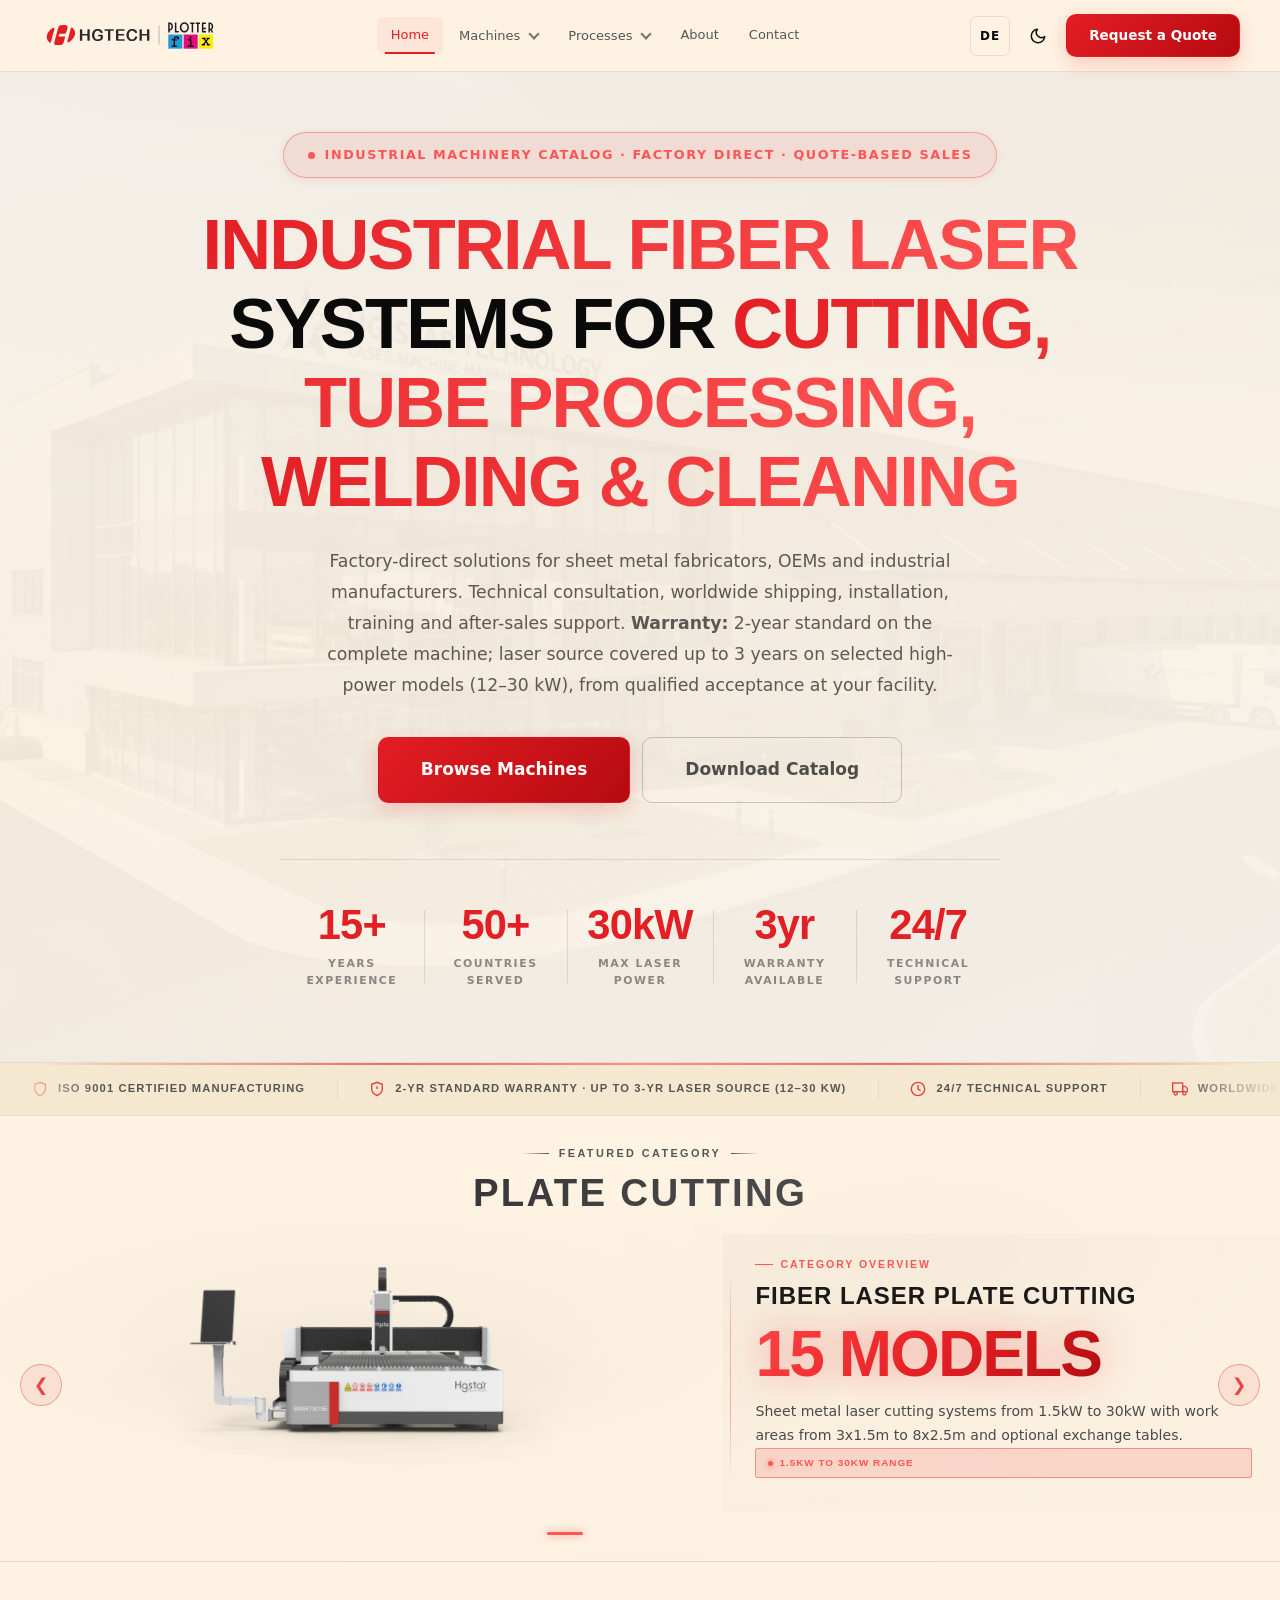
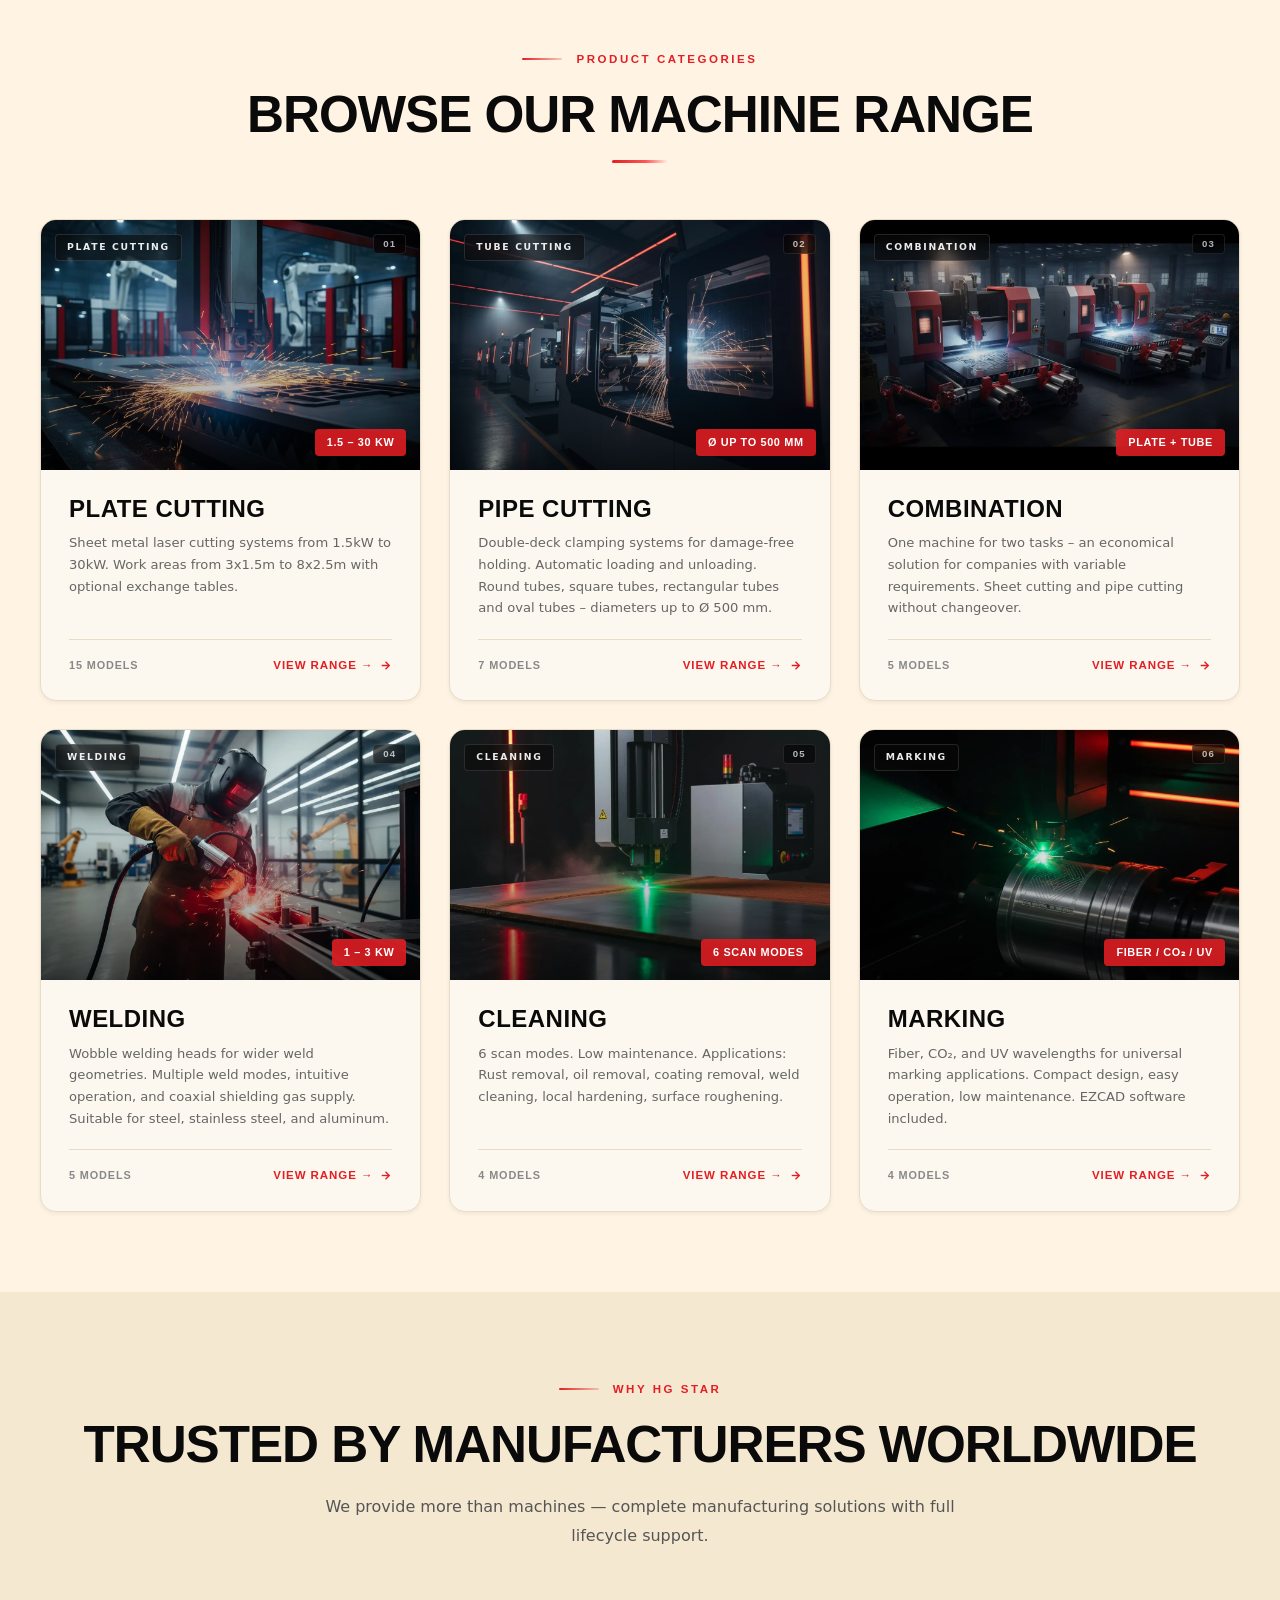
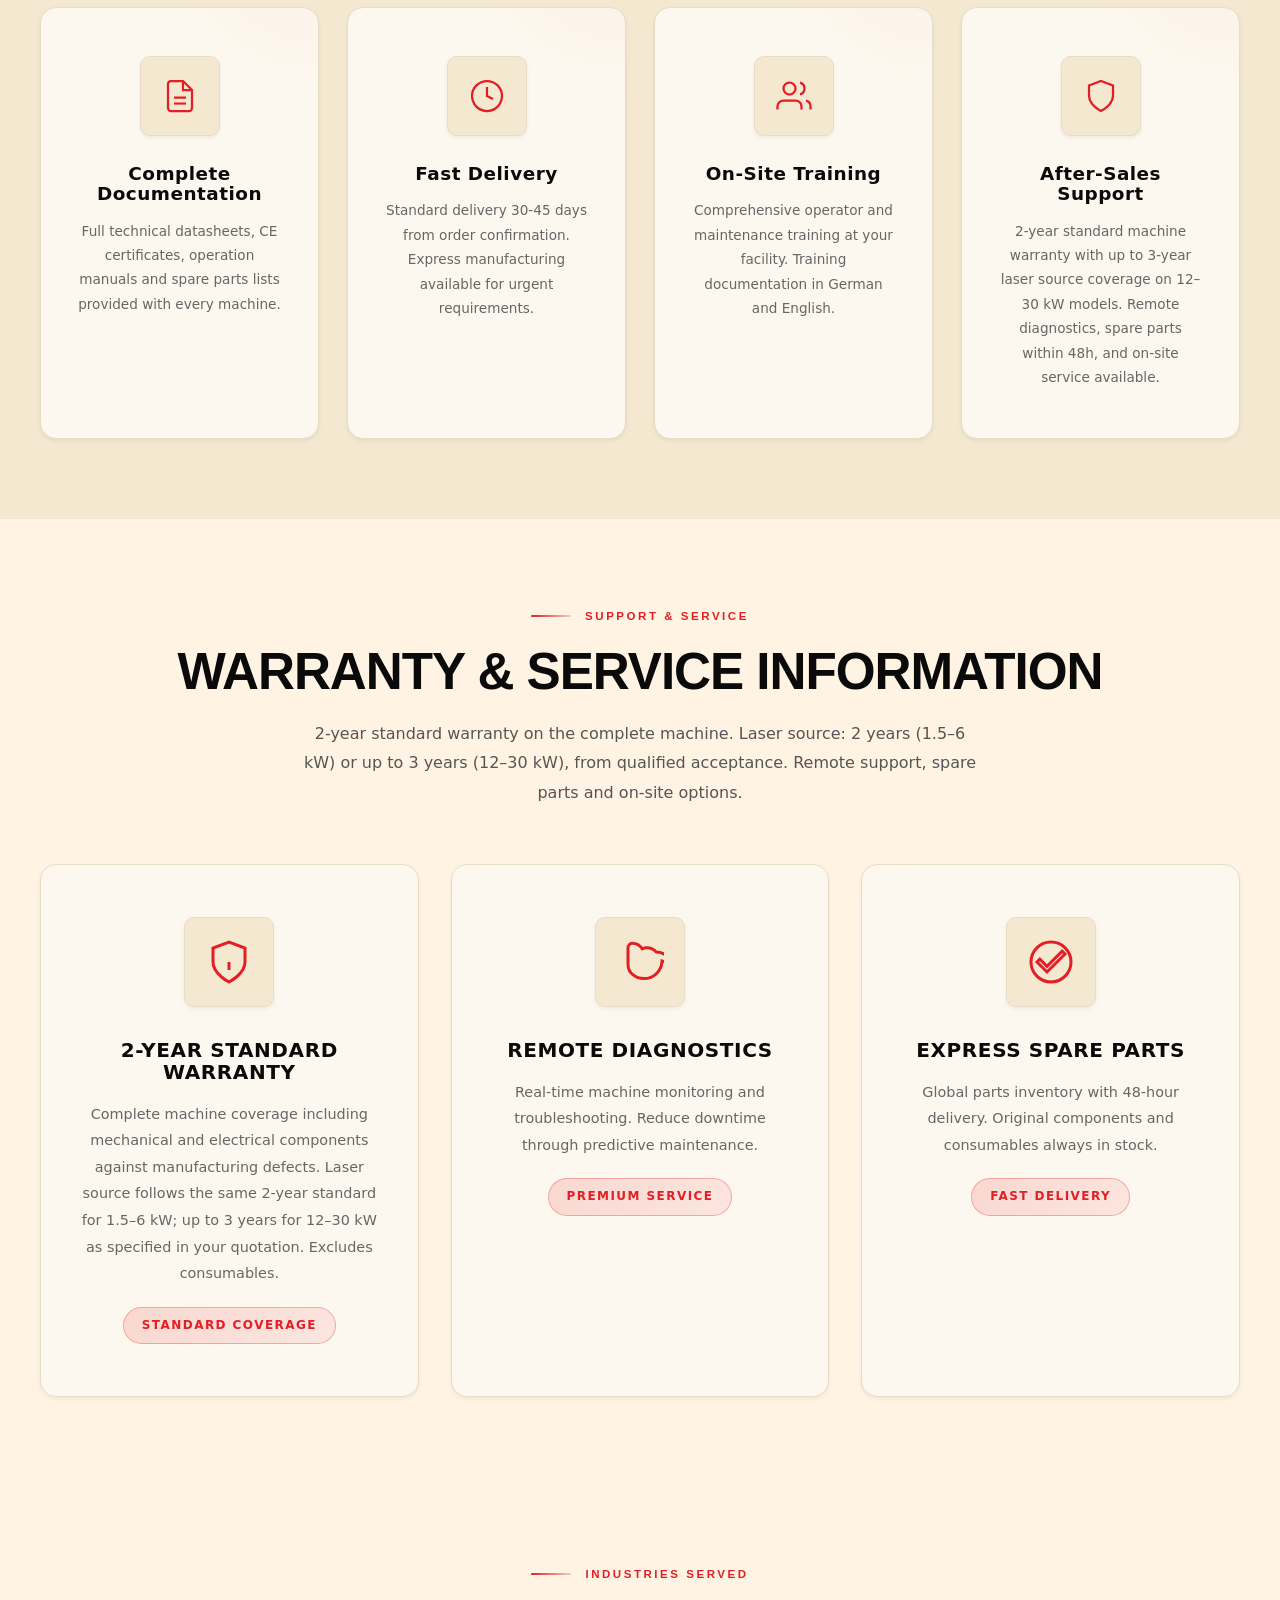
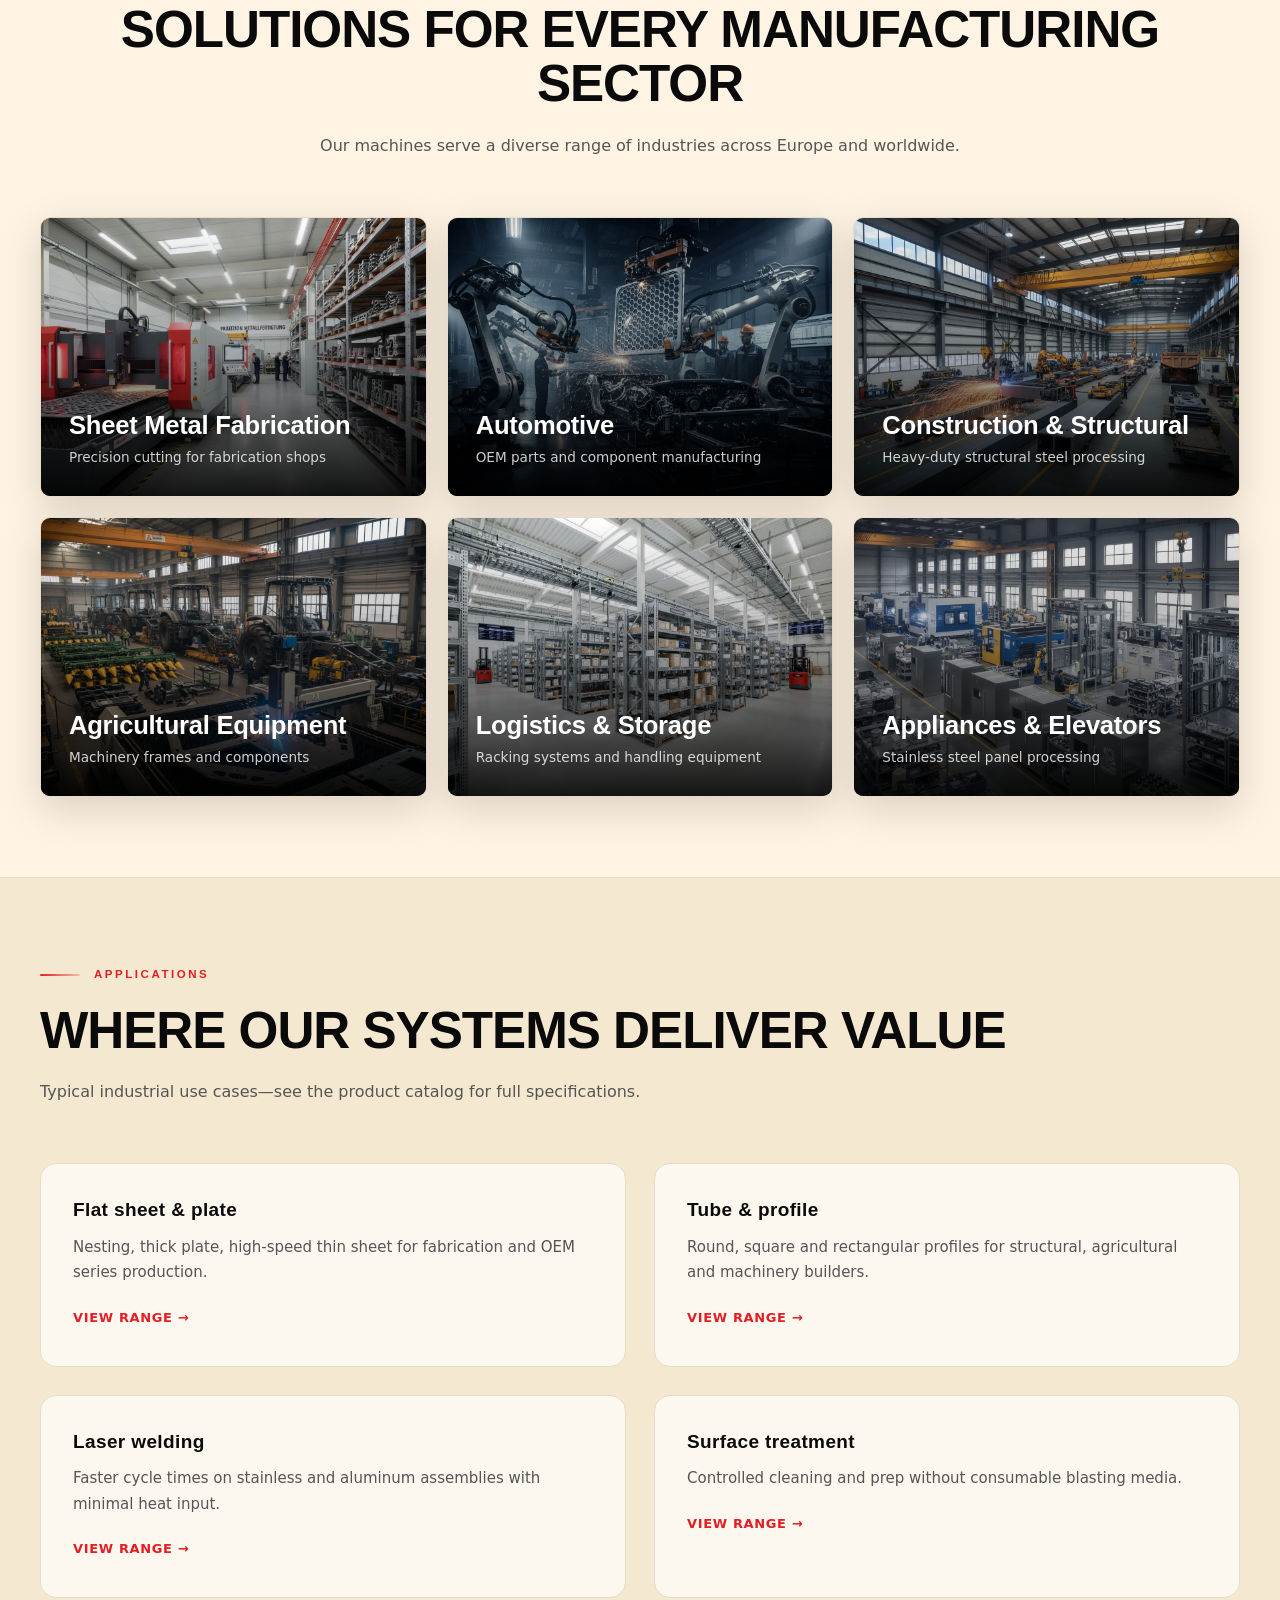
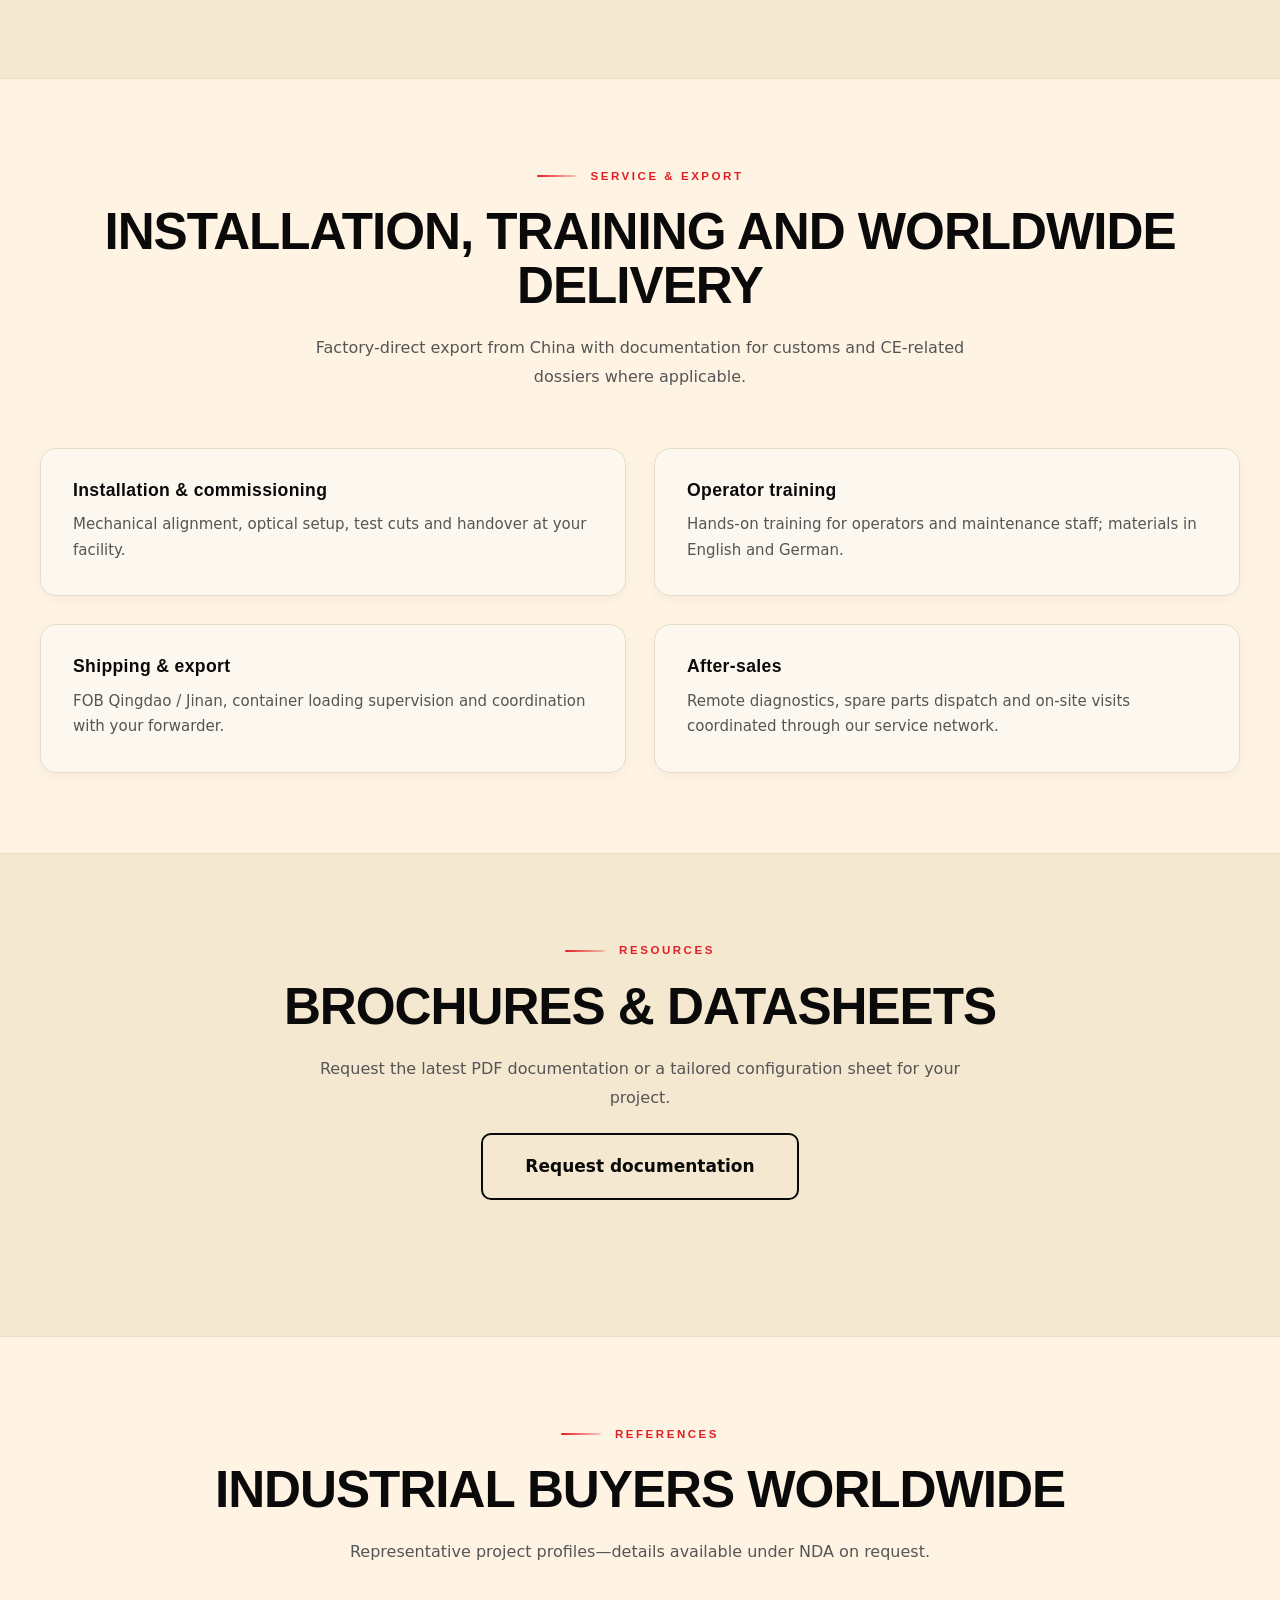
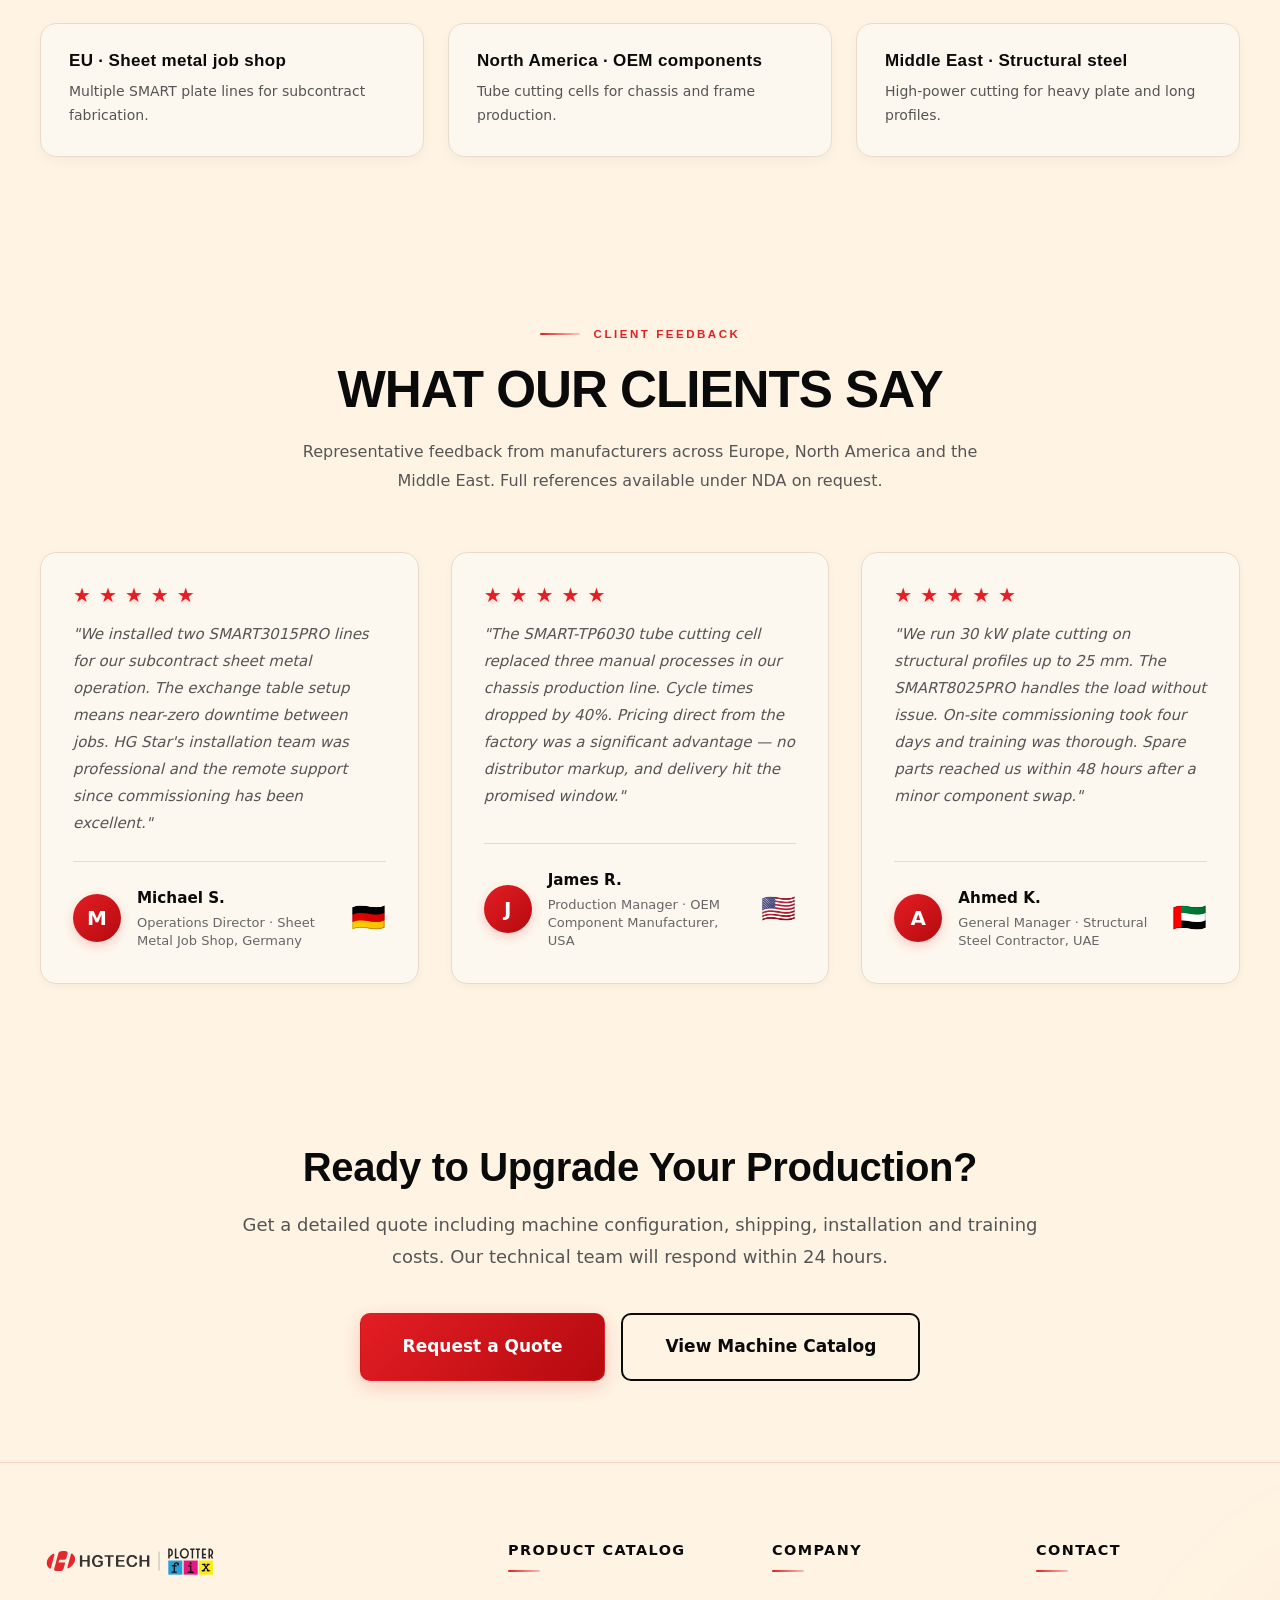
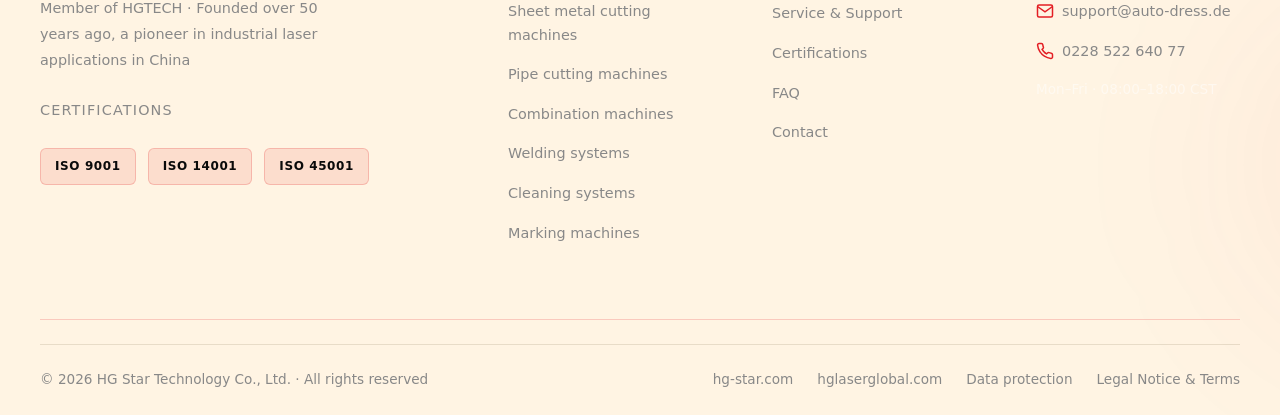
==== commit 1e51d627: "Enhance loader, category cards, FAQ section, and about page layout - Loader: scanline effect, 4 ring" ====
--- a/index.html
+++ b/index.html
@@ -57,25 +57,47 @@
 
 <!-- Page Loader -->
 <div class="page-loader" id="pageLoader" aria-hidden="true">
-  <div class="loader-container">
-    <div class="loader-core">
-      <div class="loader-ring loader-ring-1"></div>
-      <div class="loader-ring loader-ring-2"></div>
-      <div class="loader-ring loader-ring-3"></div>
-      <div class="loader-center">
-        <svg class="loader-icon" width="32" height="32" viewBox="0 0 24 24" fill="none" stroke="currentColor" stroke-width="2">
-          <path d="M12 2v10m5-5h-10m15 7c0 6.627-5.373 12-12 12s-12-5.373-12-12 5.373-12 12-12"/>
-        </svg>
-      </div>
-    </div>
-    <div class="loader-particles">
-      <span class="particle"></span>
-      <span class="particle"></span>
-      <span class="particle"></span>
-      <span class="particle"></span>
-      <span class="particle"></span>
-      <span class="particle"></span>
-    </div>
+  <div class="loader-scanline"></div>
+  <div class="loader-bg-glow"></div>
+  <div class="loader-wrapper">
+    <div class="loader-container">
+      <div class="loader-core">
+        <div class="loader-ring loader-ring-1"></div>
+        <div class="loader-ring loader-ring-2"></div>
+        <div class="loader-ring loader-ring-3"></div>
+        <div class="loader-ring loader-ring-4"></div>
+        <div class="loader-crosshair-h"></div>
+        <div class="loader-crosshair-v"></div>
+        <div class="loader-center">
+          <svg class="loader-icon" width="36" height="36" viewBox="0 0 24 24" fill="none" stroke="currentColor" stroke-width="1.5">
+            <circle cx="12" cy="12" r="4"/>
+            <line x1="12" y1="2" x2="12" y2="7"/>
+            <line x1="12" y1="17" x2="12" y2="22"/>
+            <line x1="2" y1="12" x2="7" y2="12"/>
+            <line x1="17" y1="12" x2="22" y2="12"/>
+            <circle cx="12" cy="12" r="1.5" fill="currentColor" stroke="none"/>
+          </svg>
+        </div>
+      </div>
+      <div class="loader-sparks">
+        <span class="spark spark-1"></span>
+        <span class="spark spark-2"></span>
+        <span class="spark spark-3"></span>
+        <span class="spark spark-4"></span>
+        <span class="spark spark-5"></span>
+        <span class="spark spark-6"></span>
+        <span class="spark spark-7"></span>
+        <span class="spark spark-8"></span>
+      </div>
+    </div>
+    <div class="loader-brand">
+      <span class="loader-brand-main">HG STAR</span>
+      <span class="loader-brand-sub">TECHNOLOGY</span>
+    </div>
+    <div class="loader-progress-track">
+      <div class="loader-progress-bar" id="loaderProgressBar"></div>
+    </div>
+    <p class="loader-status" id="loaderStatus">INITIALIZING SYSTEMS</p>
   </div>
 </div>
 
--- a/css/styles.css
+++ b/css/styles.css
@@ -69,25 +69,46 @@
 .skip-link:focus { top: 0; }
 
 /* ---- Page Loader ---- */
-@keyframes spin-ring-1 {
-  0% { transform: rotate(0deg) scale(1); opacity: 1; }
-  100% { transform: rotate(360deg) scale(1); opacity: 1; }
-}
-@keyframes spin-ring-2 {
-  0% { transform: rotate(0deg) scale(1.1); opacity: 0.7; }
-  100% { transform: rotate(-360deg) scale(1.1); opacity: 0.7; }
-}
-@keyframes spin-ring-3 {
-  0% { transform: rotate(0deg) scale(1.2); opacity: 0.4; }
-  100% { transform: rotate(360deg) scale(1.2); opacity: 0.4; }
-}
+@keyframes spin-cw  { to { transform: rotate(360deg); } }
+@keyframes spin-ccw { to { transform: rotate(-360deg); } }
 @keyframes pulse-icon {
-  0%, 100% { opacity: 1; transform: scale(1); }
-  50% { opacity: 0.6; transform: scale(0.95); }
-}
-@keyframes float-particle {
-  0% { transform: translate(0, 0) scale(0); opacity: 1; }
-  100% { transform: translate(var(--tx), var(--ty)) scale(0); opacity: 0; }
+  0%, 100% { opacity: 1; transform: scale(1); filter: drop-shadow(0 0 8px rgba(227,30,36,0.9)); }
+  50%       { opacity: 0.65; transform: scale(0.87); filter: drop-shadow(0 0 18px rgba(227,30,36,1)); }
+}
+@keyframes spark-fly {
+  0%   { transform: translate(0,0) scale(1.3); opacity: 1; }
+  65%  { opacity: 0.7; }
+  100% { transform: translate(var(--sx),var(--sy)) scale(0); opacity: 0; }
+}
+@keyframes scanline {
+  0%   { top: -3px; opacity: 0; }
+  6%   { opacity: 1; }
+  94%  { opacity: 0.7; }
+  100% { top: 100%; opacity: 0; }
+}
+@keyframes glow-pulse {
+  0%, 100% { opacity: 0.12; transform: scale(1); }
+  50%       { opacity: 0.24; transform: scale(1.18); }
+}
+@keyframes brand-in {
+  0%   { opacity: 0; letter-spacing: 0.55em; }
+  100% { opacity: 1; letter-spacing: 0.25em; }
+}
+@keyframes brand-sub-in {
+  0%   { opacity: 0; transform: translateY(7px); }
+  100% { opacity: 0.75; transform: translateY(0); }
+}
+@keyframes status-blink {
+  0%, 49% { opacity: 1; }
+  50%, 100% { opacity: 0.3; }
+}
+@keyframes crosshair-pulse {
+  0%, 100% { opacity: 0.2; }
+  50%       { opacity: 0.55; }
+}
+@keyframes ring-glow {
+  0%, 100% { box-shadow: 0 0 6px rgba(227,30,36,0.25); }
+  50%       { box-shadow: 0 0 16px rgba(227,30,36,0.55); }
 }
 
 .page-loader {
@@ -96,21 +117,51 @@
   display: flex;
   align-items: center;
   justify-content: center;
-  background: #0a0a0a;
+  background:
+    repeating-linear-gradient(0deg, rgba(227,30,36,0.03) 0px, rgba(227,30,36,0.03) 1px, transparent 1px, transparent 44px),
+    repeating-linear-gradient(90deg, rgba(227,30,36,0.03) 0px, rgba(227,30,36,0.03) 1px, transparent 1px, transparent 44px),
+    #080808;
   z-index: 9999;
   opacity: 1;
   visibility: visible;
-  transition: opacity 0.6s ease-out, visibility 0.6s ease-out;
-  backdrop-filter: blur(2px);
+  transition: opacity 0.8s cubic-bezier(0.4, 0, 0.2, 1), visibility 0.8s;
+  overflow: hidden;
 }
 .page-loader.hide {
   opacity: 0;
   visibility: hidden;
 }
+.loader-bg-glow {
+  position: absolute;
+  width: 420px;
+  height: 420px;
+  border-radius: 50%;
+  background: radial-gradient(circle, rgba(227,30,36,0.18) 0%, transparent 68%);
+  animation: glow-pulse 3s ease-in-out infinite;
+  pointer-events: none;
+}
+.loader-scanline {
+  position: absolute;
+  left: 0;
+  right: 0;
+  height: 2px;
+  background: linear-gradient(90deg, transparent 0%, rgba(227,30,36,0.5) 20%, rgba(255,80,80,1) 50%, rgba(227,30,36,0.5) 80%, transparent 100%);
+  box-shadow: 0 0 14px rgba(227,30,36,0.9), 0 0 32px rgba(227,30,36,0.35);
+  animation: scanline 3.2s linear infinite;
+  pointer-events: none;
+}
+.loader-wrapper {
+  position: relative;
+  display: flex;
+  flex-direction: column;
+  align-items: center;
+  gap: 26px;
+  z-index: 1;
+}
 .loader-container {
   position: relative;
-  width: 120px;
-  height: 120px;
+  width: 160px;
+  height: 160px;
 }
 .loader-core {
   position: absolute;
@@ -121,58 +172,137 @@
 }
 .loader-ring {
   position: absolute;
+  border-radius: 50%;
+  border: 2px solid transparent;
+}
+.loader-ring-1 {
   inset: 0;
-  border: 2px solid transparent;
-  border-radius: 50%;
   border-top-color: var(--red);
-  border-right-color: rgba(227,30,36,0.3);
-}
-.loader-ring-1 {
-  animation: spin-ring-1 1.5s linear infinite;
+  border-right-color: rgba(227,30,36,0.35);
+  animation: spin-cw 1.6s linear infinite, ring-glow 2.2s ease-in-out infinite;
 }
 .loader-ring-2 {
-  animation: spin-ring-2 2s linear infinite;
+  inset: 16px;
   border-top-color: var(--red-light);
+  border-left-color: rgba(255,85,85,0.3);
+  animation: spin-ccw 2.1s linear infinite;
 }
 .loader-ring-3 {
-  animation: spin-ring-3 2.5s linear infinite;
-  border-top-color: var(--red-dark);
+  inset: 32px;
+  border-bottom-color: var(--red-dark);
+  border-right-color: rgba(181,10,15,0.35);
+  animation: spin-cw 2.8s linear infinite;
+}
+.loader-ring-4 {
+  inset: 48px;
+  border: 1px solid transparent;
+  border-top-color: rgba(227,30,36,0.65);
+  border-bottom-color: rgba(227,30,36,0.2);
+  animation: spin-ccw 1.4s linear infinite;
+}
+.loader-crosshair-h,
+.loader-crosshair-v {
+  position: absolute;
+  animation: crosshair-pulse 1.9s ease-in-out infinite;
+  pointer-events: none;
+}
+.loader-crosshair-h {
+  left: 18%;
+  right: 18%;
+  top: 50%;
+  height: 1px;
+  transform: translateY(-50%);
+  background: linear-gradient(90deg, transparent, rgba(227,30,36,0.55), transparent);
+}
+.loader-crosshair-v {
+  top: 18%;
+  bottom: 18%;
+  left: 50%;
+  width: 1px;
+  transform: translateX(-50%);
+  background: linear-gradient(180deg, transparent, rgba(227,30,36,0.55), transparent);
 }
 .loader-center {
   position: relative;
   z-index: 2;
-  width: 40px;
-  height: 40px;
+  width: 50px;
+  height: 50px;
   display: flex;
   align-items: center;
   justify-content: center;
+  background: radial-gradient(circle, rgba(227,30,36,0.18) 0%, transparent 70%);
+  border-radius: 50%;
 }
 .loader-icon {
   color: var(--red);
-  animation: pulse-icon 1.2s cubic-bezier(0.4, 0, 0.6, 1) infinite;
-}
-.loader-particles {
+  animation: pulse-icon 1.4s cubic-bezier(0.4, 0, 0.6, 1) infinite;
+}
+.loader-sparks {
   position: absolute;
   inset: 0;
   pointer-events: none;
 }
-.particle {
-  position: absolute;
-  width: 4px;
-  height: 4px;
-  background: radial-gradient(circle, var(--red) 0%, var(--red-dark) 100%);
+.spark {
+  position: absolute;
   border-radius: 50%;
   top: 50%;
   left: 50%;
-  margin: -2px 0 0 -2px;
-  box-shadow: 0 0 8px rgba(227,30,36,0.6);
-}
-.particle:nth-child(1) { --tx: 50px; --ty: 0px; animation: float-particle 1.4s ease-out 0s infinite; }
-.particle:nth-child(2) { --tx: 35px; --ty: 35px; animation: float-particle 1.4s ease-out 0.15s infinite; }
-.particle:nth-child(3) { --tx: 0px; --ty: 50px; animation: float-particle 1.4s ease-out 0.3s infinite; }
-.particle:nth-child(4) { --tx: -35px; --ty: 35px; animation: float-particle 1.4s ease-out 0.45s infinite; }
-.particle:nth-child(5) { --tx: -50px; --ty: 0px; animation: float-particle 1.4s ease-out 0.6s infinite; }
-.particle:nth-child(6) { --tx: -35px; --ty: -35px; animation: float-particle 1.4s ease-out 0.75s infinite; }
+}
+.spark-1 { width:5px; height:5px; margin:-2.5px 0 0 -2.5px; background:var(--red);      --sx:76px;  --sy:0px;   box-shadow:0 0 6px var(--red);      animation:spark-fly 1.2s ease-out 0s    infinite; }
+.spark-2 { width:3px; height:3px; margin:-1.5px 0 0 -1.5px; background:#ff6060;         --sx:54px;  --sy:54px;  animation:spark-fly 1.45s ease-out 0.18s infinite; }
+.spark-3 { width:4px; height:4px; margin:-2px   0 0 -2px;   background:var(--red);      --sx:0px;   --sy:76px;  box-shadow:0 0 6px var(--red);      animation:spark-fly 1.3s ease-out 0.35s infinite; }
+.spark-4 { width:3px; height:3px; margin:-1.5px 0 0 -1.5px; background:#ff4040;         --sx:-54px; --sy:54px;  animation:spark-fly 1.5s ease-out 0.52s infinite; }
+.spark-5 { width:5px; height:5px; margin:-2.5px 0 0 -2.5px; background:var(--red);      --sx:-76px; --sy:0px;   box-shadow:0 0 6px var(--red);      animation:spark-fly 1.2s ease-out 0.7s  infinite; }
+.spark-6 { width:3px; height:3px; margin:-1.5px 0 0 -1.5px; background:#ff6060;         --sx:-54px; --sy:-54px; animation:spark-fly 1.4s ease-out 0.88s infinite; }
+.spark-7 { width:4px; height:4px; margin:-2px   0 0 -2px;   background:var(--red);      --sx:0px;   --sy:-76px; box-shadow:0 0 6px var(--red);      animation:spark-fly 1.6s ease-out 1.05s infinite; }
+.spark-8 { width:3px; height:3px; margin:-1.5px 0 0 -1.5px; background:#ff4040;         --sx:54px;  --sy:-54px; animation:spark-fly 1.3s ease-out 1.22s infinite; }
+.loader-brand {
+  display: flex;
+  flex-direction: column;
+  align-items: center;
+  gap: 5px;
+  animation: brand-in 0.9s cubic-bezier(0.2, 0, 0, 1) 0.25s both;
+}
+.loader-brand-main {
+  font-family: var(--font-display);
+  font-size: 1.55rem;
+  font-weight: 700;
+  color: #fff;
+  letter-spacing: 0.25em;
+  line-height: 1;
+}
+.loader-brand-sub {
+  font-family: var(--font-display);
+  font-size: 0.63rem;
+  font-weight: 500;
+  color: var(--red);
+  letter-spacing: 0.48em;
+  animation: brand-sub-in 0.9s cubic-bezier(0.2, 0, 0, 1) 0.45s both;
+}
+.loader-progress-track {
+  width: 200px;
+  height: 2px;
+  background: rgba(255,255,255,0.08);
+  border-radius: 2px;
+  overflow: hidden;
+}
+.loader-progress-bar {
+  height: 100%;
+  width: 0%;
+  background: linear-gradient(90deg, var(--red-dark), var(--red), #ff6666);
+  border-radius: 2px;
+  transition: width 0.35s ease;
+  box-shadow: 0 0 10px rgba(227,30,36,0.85), 0 0 20px rgba(227,30,36,0.4);
+}
+.loader-status {
+  font-family: var(--font-display);
+  font-size: 0.6rem;
+  font-weight: 500;
+  letter-spacing: 0.22em;
+  color: rgba(255,255,255,0.38);
+  animation: status-blink 1.1s steps(1) infinite;
+  margin: 0;
+}
 
 /* ---- Container ---- */
 .container {
@@ -1181,59 +1311,145 @@
   border-top: 1px solid var(--border-light);
   border-bottom: 1px solid var(--border-light);
 }
+/* Two-column header: title left, description right */
+.faq-header {
+  display: grid;
+  grid-template-columns: 1fr 1fr;
+  gap: 48px;
+  align-items: end;
+  margin-bottom: 60px;
+}
+.faq-header .section-title { margin-bottom: 0; }
+.faq-header-aside {
+  padding-bottom: 6px;
+  display: flex;
+  flex-direction: column;
+  gap: 20px;
+}
+.faq-header-aside p {
+  font-size: 1rem;
+  color: var(--text-secondary);
+  line-height: 1.8;
+  font-weight: 400;
+}
+.faq-count {
+  display: inline-flex;
+  align-items: center;
+  gap: 10px;
+  font-family: var(--font-display);
+  font-size: 0.68rem;
+  font-weight: 800;
+  text-transform: uppercase;
+  letter-spacing: 0.14em;
+  color: var(--text-muted);
+}
+.faq-count::before {
+  content: '';
+  display: block;
+  width: 28px; height: 2px;
+  background: linear-gradient(90deg, var(--red) 0%, rgba(227,30,36,0.2) 100%);
+  border-radius: 2px;
+  flex-shrink: 0;
+}
+/* FAQ underline accent matching categories */
+.faq-header .section-title::after {
+  content: '';
+  display: block;
+  width: 56px;
+  height: 3px;
+  background: linear-gradient(90deg, var(--red) 0%, var(--red-light) 60%, transparent 100%);
+  border-radius: 3px;
+  margin-top: 18px;
+}
 .faq-list {
   max-width: 820px;
   margin-inline: auto;
   display: flex;
   flex-direction: column;
-  gap: 12px;
+  gap: 10px;
+  counter-reset: faq-num;
 }
 .faq-item {
+  counter-increment: faq-num;
   border: 1.5px solid var(--border-light);
   border-radius: var(--radius-md);
   overflow: hidden;
   background: var(--bg-card);
-  transition: all var(--transition-base);
-}
+  transition: border-color 0.35s ease, box-shadow 0.35s ease;
+  position: relative;
+}
+/* Left accent bar — visible when open */
+.faq-item::before {
+  content: '';
+  position: absolute;
+  left: 0; top: 0; bottom: 0;
+  width: 3px;
+  background: linear-gradient(180deg, var(--red) 0%, var(--red-dark) 100%);
+  border-radius: 3px 0 0 3px;
+  transform: scaleY(0);
+  transform-origin: top;
+  transition: transform 0.35s cubic-bezier(0.4, 0, 0.2, 1);
+  z-index: 2;
+}
+.faq-item:has([aria-expanded="true"])::before { transform: scaleY(1); }
 .faq-item:hover {
-  border-color: rgba(227,30,36,0.2);
-  box-shadow: 0 4px 16px rgba(0,0,0,0.06);
+  border-color: rgba(227,30,36,0.22);
+  box-shadow: 0 6px 20px rgba(0,0,0,0.07);
+}
+.faq-item:has([aria-expanded="true"]) {
+  border-color: rgba(227,30,36,0.35);
+  box-shadow: 0 8px 28px rgba(0,0,0,0.09);
 }
 .faq-question {
   width: 100%;
   display: flex;
   align-items: center;
-  justify-content: space-between;
   gap: 16px;
-  padding: 18px 24px;
-  font-size: 0.95rem;
+  padding: 20px 24px 20px 20px;
+  font-size: 0.97rem;
   font-weight: 600;
   color: var(--text-primary);
   text-align: left;
-  transition: all var(--transition-base);
+  transition: background 0.3s ease, color 0.3s ease;
   background: var(--bg-card);
   cursor: pointer;
 }
+/* Auto-numbered question indicator */
+.faq-question::before {
+  content: counter(faq-num, decimal-leading-zero);
+  font-family: var(--font-display);
+  font-size: 0.6rem;
+  font-weight: 800;
+  letter-spacing: 0.1em;
+  color: var(--red);
+  opacity: 0.65;
+  flex-shrink: 0;
+  min-width: 22px;
+}
+.faq-question span { flex: 1; }
 .faq-question:hover {
   background: rgba(227,30,36,0.03);
   color: var(--red);
+}
+.faq-item:has([aria-expanded="true"]) .faq-question {
+  background: rgba(227,30,36,0.04);
 }
 .faq-chevron {
   width: 20px;
   height: 20px;
   flex-shrink: 0;
   color: var(--red);
-  transition: transform var(--transition-base);
+  transition: transform 0.35s cubic-bezier(0.4, 0, 0.2, 1);
 }
 .faq-question[aria-expanded="true"] .faq-chevron {
   transform: rotate(180deg);
 }
 .faq-answer {
-  padding: 0 24px 24px;
+  padding: 4px 24px 24px 58px;
   font-size: 0.9rem;
-  line-height: 1.7;
+  line-height: 1.75;
   color: var(--text-secondary);
-  background: rgba(0,0,0,0.02);
+  background: rgba(227,30,36,0.02);
 }
 [data-theme="light"] .faq-answer {
   background: rgba(0,0,0,0.01);
@@ -1317,58 +1533,123 @@
 }
 
 /* ---- Category Cards ---- */
+#categories .section-title::after {
+  content: '';
+  display: block;
+  width: 56px;
+  height: 3px;
+  background: linear-gradient(90deg, var(--red) 0%, var(--red-light) 60%, transparent 100%);
+  border-radius: 3px;
+  margin: 18px auto 0;
+}
 .category-grid {
   display: grid;
   grid-template-columns: repeat(3, 1fr);
-  gap: 24px;
+  gap: 28px;
+  counter-reset: cat-num;
 }
 .contact-offer-grid {
   grid-template-columns: repeat(2, 1fr);
 }
 .category-card {
+  counter-increment: cat-num;
   position: relative;
   border-radius: var(--radius-lg);
   overflow: hidden;
   background: var(--bg-card);
   border: 1px solid var(--border-light);
-  transition: all var(--transition-base);
+  transition: transform 0.4s cubic-bezier(0.2, 0, 0.2, 1), box-shadow 0.4s ease, border-color 0.4s ease;
   box-shadow: var(--shadow-sm);
+  display: flex;
+  flex-direction: column;
 }
 .category-card:hover {
-  transform: translateY(-8px);
-  box-shadow: 0 24px 60px rgba(0,0,0,0.16), 0 0 0 1px rgba(227,30,36,0.18);
-  border-color: rgba(227,30,36,0.28);
+  transform: translateY(-10px);
+  box-shadow: 0 28px 70px rgba(0,0,0,0.18), 0 0 0 1px rgba(227,30,36,0.22);
+  border-color: rgba(227,30,36,0.32);
+}
+
+/* Editorial number badge — auto-counted top-right */
+.category-card::after {
+  content: counter(cat-num, decimal-leading-zero);
+  position: absolute;
+  top: 14px; right: 14px;
+  font-family: var(--font-display);
+  font-size: 0.6rem;
+  font-weight: 800;
+  letter-spacing: 0.12em;
+  color: rgba(255,255,255,0.7);
+  background: rgba(0,0,0,0.52);
+  backdrop-filter: blur(8px);
+  -webkit-backdrop-filter: blur(8px);
+  padding: 4px 9px;
+  border-radius: 4px;
+  border: 1px solid rgba(255,255,255,0.1);
+  z-index: 10;
+  line-height: 1;
+  pointer-events: none;
 }
 .category-card-img {
-  height: 280px;
+  height: 250px;
   overflow: hidden;
   position: relative;
-}
+  flex-shrink: 0;
+}
+/* Persistent bottom-up depth gradient */
+.category-card-img::before {
+  content: '';
+  position: absolute;
+  inset: 0;
+  background: linear-gradient(to top, rgba(0,0,0,0.52) 0%, rgba(0,0,0,0.08) 55%, transparent 100%);
+  z-index: 2;
+  pointer-events: none;
+}
+/* Hover: red-tint overlay */
 .category-card-img::after {
   content: '';
   position: absolute;
   inset: 0;
-  background: linear-gradient(135deg, rgba(227,30,36,0.15) 0%, rgba(0,0,0,0.3) 100%);
+  background: linear-gradient(to bottom, rgba(227,30,36,0.2) 0%, rgba(0,0,0,0.12) 100%);
   opacity: 0;
-  transition: opacity var(--transition-base);
+  transition: opacity 0.4s ease;
   pointer-events: none;
+  z-index: 3;
 }
 .category-card:hover .category-card-img::after { opacity: 1; }
 .category-card-img img {
   width: 100%; height: 100%;
   object-fit: cover;
-  transition: transform 0.8s cubic-bezier(0.4, 0, 0.2, 1), filter 0.6s var(--transition-base);
-}
-.category-card:hover .category-card-img img { 
-  transform: scale(1.12);
-  filter: brightness(1.1);
+  transition: transform 0.9s cubic-bezier(0.4, 0, 0.2, 1), filter 0.6s ease;
+}
+.category-card:hover .category-card-img img {
+  transform: scale(1.08);
+  filter: brightness(1.08) contrast(1.04);
 }
 .category-card-body {
-  padding: 28px;
-}
+  padding: 26px 28px;
+  flex: 1;
+  display: flex;
+  flex-direction: column;
+  position: relative;
+}
+/* Left accent bar slides down on hover */
+.category-card-body::before {
+  content: '';
+  position: absolute;
+  left: 0;
+  top: 26px;
+  bottom: 26px;
+  width: 3px;
+  background: linear-gradient(180deg, var(--red) 0%, var(--red-dark) 100%);
+  border-radius: 0 3px 3px 0;
+  transform: scaleY(0);
+  transform-origin: top;
+  transition: transform 0.38s cubic-bezier(0.4, 0, 0.2, 1);
+}
+.category-card:hover .category-card-body::before { transform: scaleY(1); }
 .category-card-title {
   font-family: var(--font-display);
-  font-size: 1.6rem;
+  font-size: 1.5rem;
   font-weight: 800;
   letter-spacing: 0.02em;
   text-transform: uppercase;
@@ -1380,11 +1661,13 @@
   color: var(--text-tertiary);
   line-height: 1.65;
   margin-bottom: 20px;
+  flex: 1;
 }
 .category-card-meta {
   display: flex; align-items: center; justify-content: space-between;
   padding-top: 16px;
   border-top: 1px solid var(--border-light);
+  margin-top: auto;
 }
 .category-card-count {
   font-size: 0.68rem;
@@ -1405,10 +1688,10 @@
   transition: gap var(--transition-base), color var(--transition-base);
 }
 .category-card-link:hover { gap: 10px; color: var(--red-light); }
-.category-card-link svg { flex-shrink: 0; transition: transform var(--transition-base); }
-.category-card:hover .category-card-link svg { transform: translateX(3px); }
-
-/* Red top accent bar that slides in on card hover */
+.category-card-link svg { flex-shrink: 0; transition: transform 0.3s ease; }
+.category-card:hover .category-card-link svg { transform: translateX(4px); }
+
+/* Red top accent bar slides in on hover */
 .category-card::before {
   content: '';
   position: absolute;
@@ -1417,7 +1700,7 @@
   background: linear-gradient(90deg, var(--red) 0%, var(--red-light) 100%);
   transform: scaleX(0);
   transform-origin: left;
-  transition: transform 0.35s ease;
+  transition: transform 0.38s ease;
   z-index: 5;
   border-radius: var(--radius-lg) var(--radius-lg) 0 0;
 }
@@ -1427,7 +1710,7 @@
 .cat-tag {
   position: absolute;
   top: 14px; left: 14px;
-  z-index: 3;
+  z-index: 4;
   font-size: 0.58rem;
   font-weight: 800;
   letter-spacing: 0.18em;
@@ -1445,7 +1728,7 @@
 .cat-spec {
   position: absolute;
   bottom: 14px; right: 14px;
-  z-index: 3;
+  z-index: 4;
   font-family: var(--font-display);
   font-size: 0.68rem;
   font-weight: 700;
@@ -1495,7 +1778,8 @@
 .cat-header-cta:hover svg { transform: translateX(3px); }
 
 @media (max-width: 768px) {
-  .categories-header {
+  .categories-header,
+  .faq-header {
     grid-template-columns: 1fr;
     gap: 20px;
     margin-bottom: 40px;
@@ -2796,14 +3080,15 @@
   transition: transform 0.8s cubic-bezier(0.4, 0, 0.2, 1);
 }
 .about-hero:hover .about-hero-img img { transform: scale(1.05); }
-.about-content h2 { 
+.about-content .section-label { margin-bottom: 20px; }
+.about-content h2 {
   margin-bottom: 24px;
   font-weight: 800;
   letter-spacing: -0.01em;
 }
-.about-content p { 
-  color: var(--text-secondary); 
-  line-height: 1.9; 
+.about-content p {
+  color: var(--text-secondary);
+  line-height: 1.9;
   margin-bottom: 20px;
   font-size: 1rem;
   font-weight: 500;
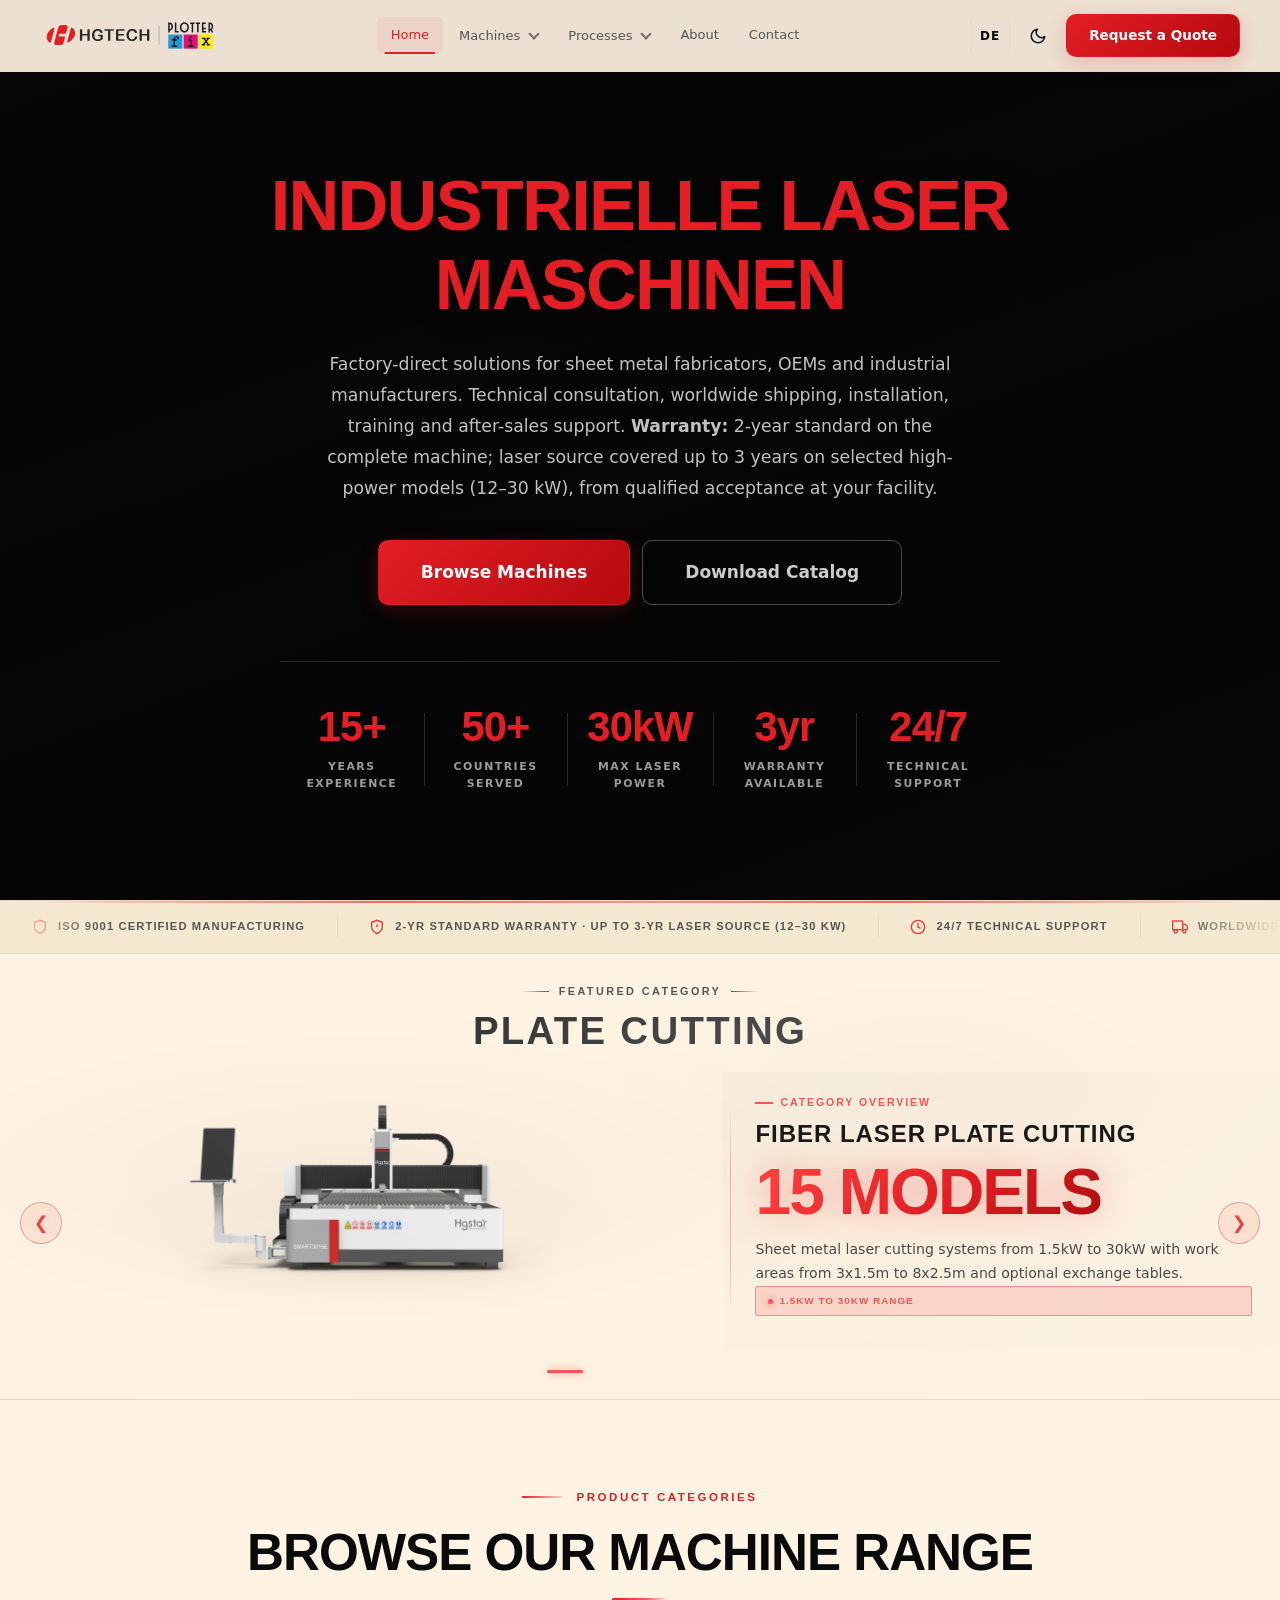
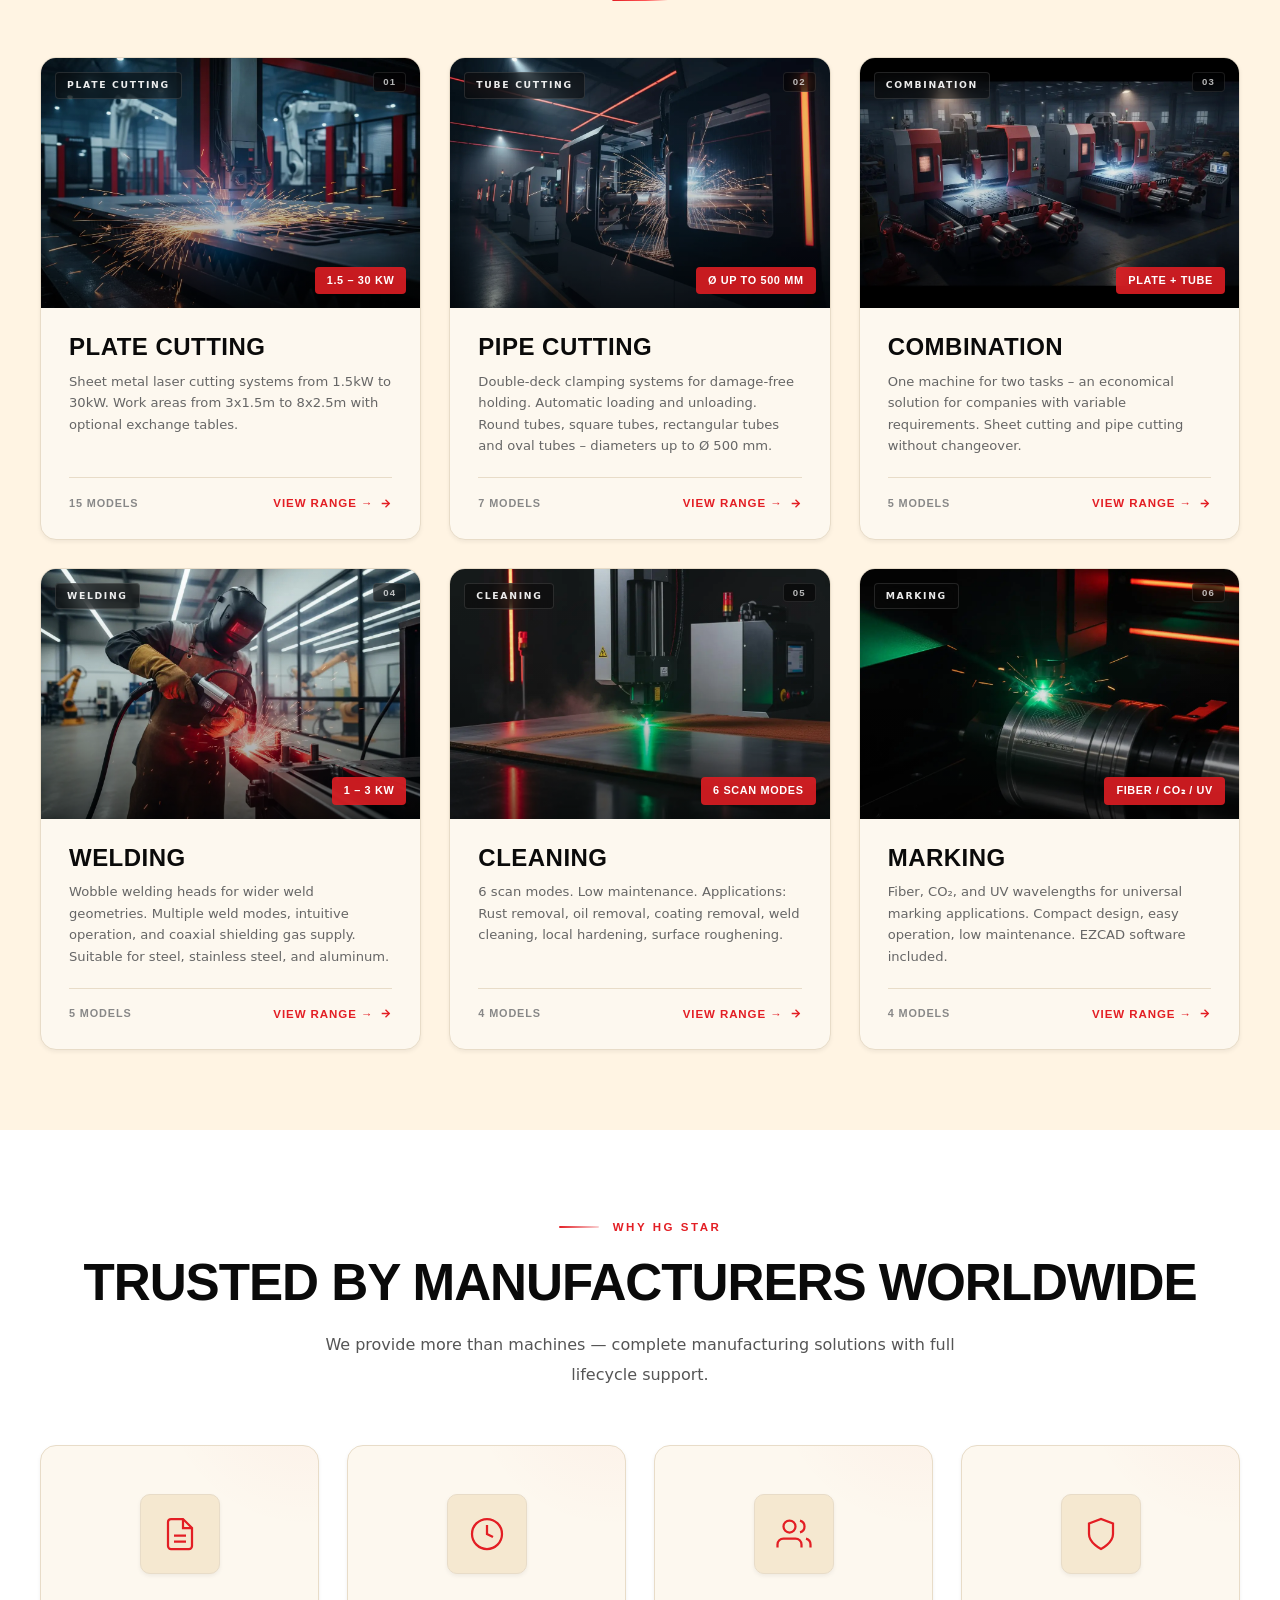
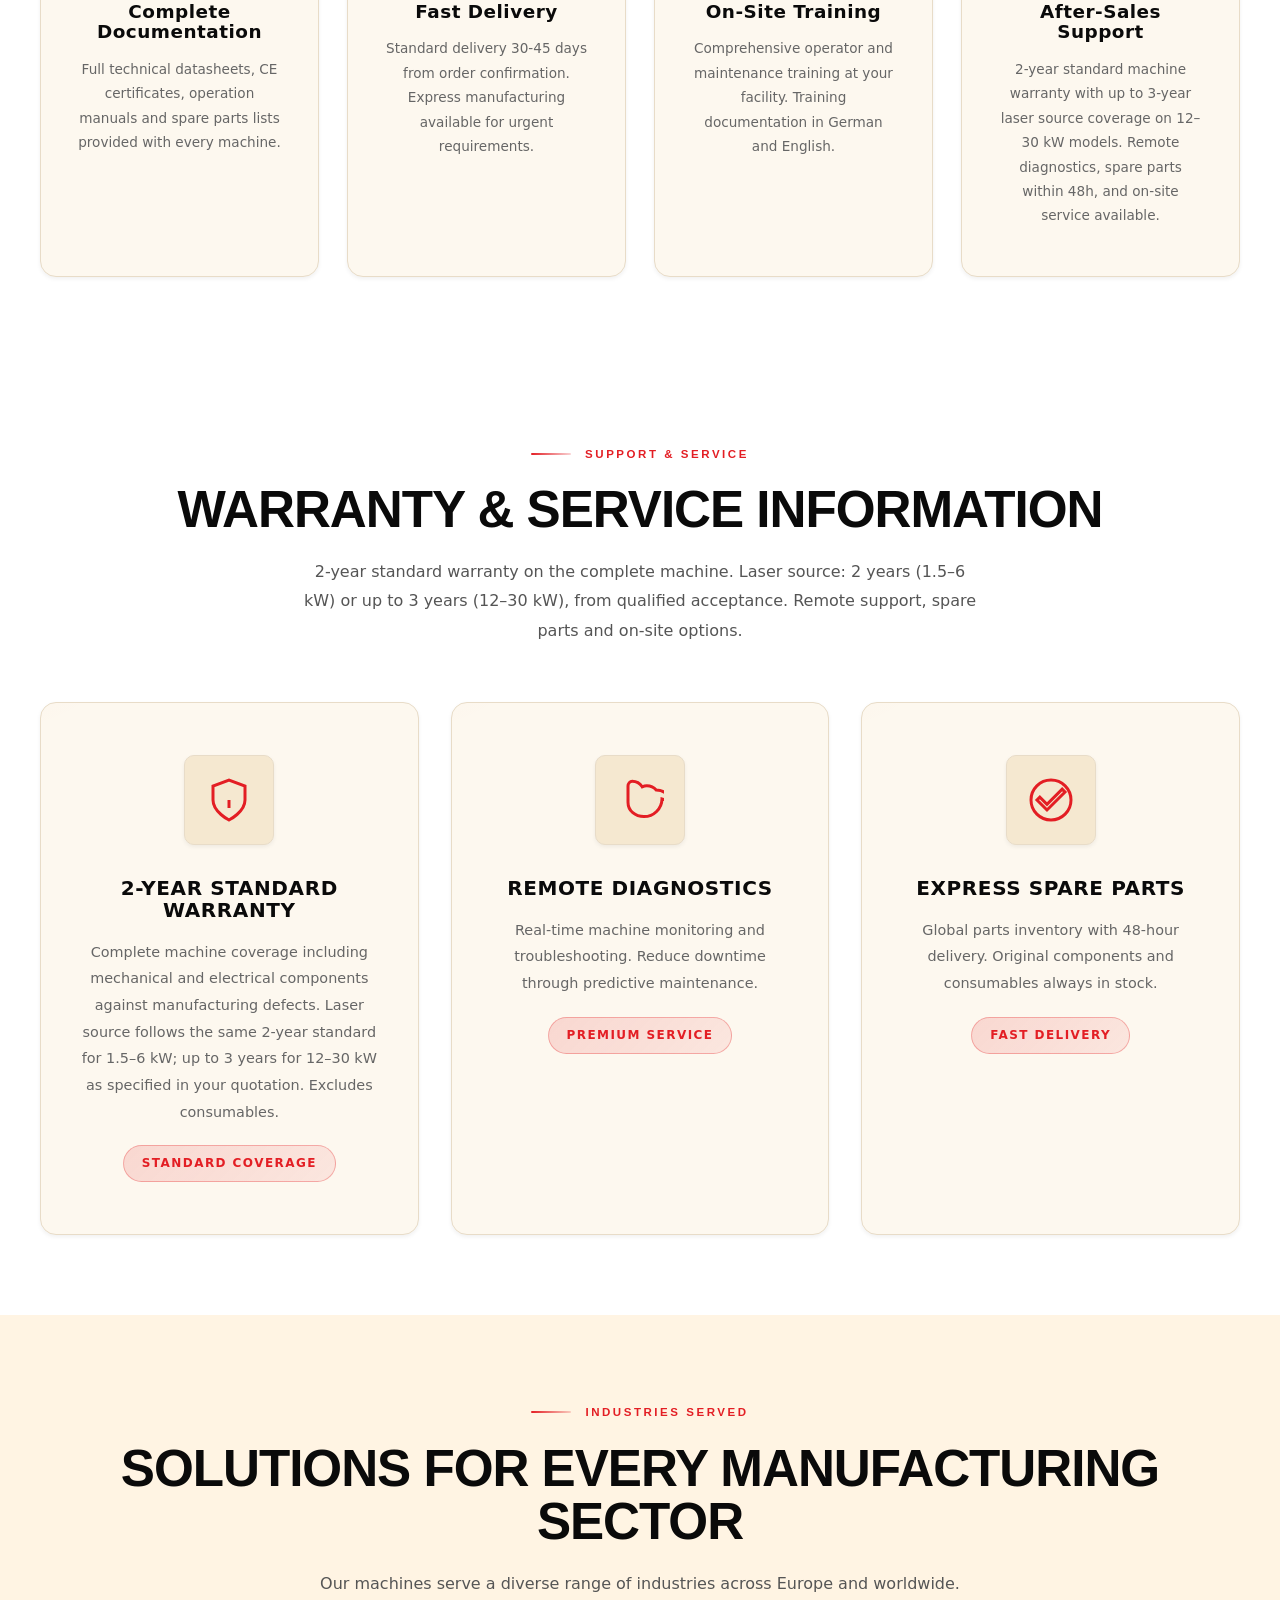
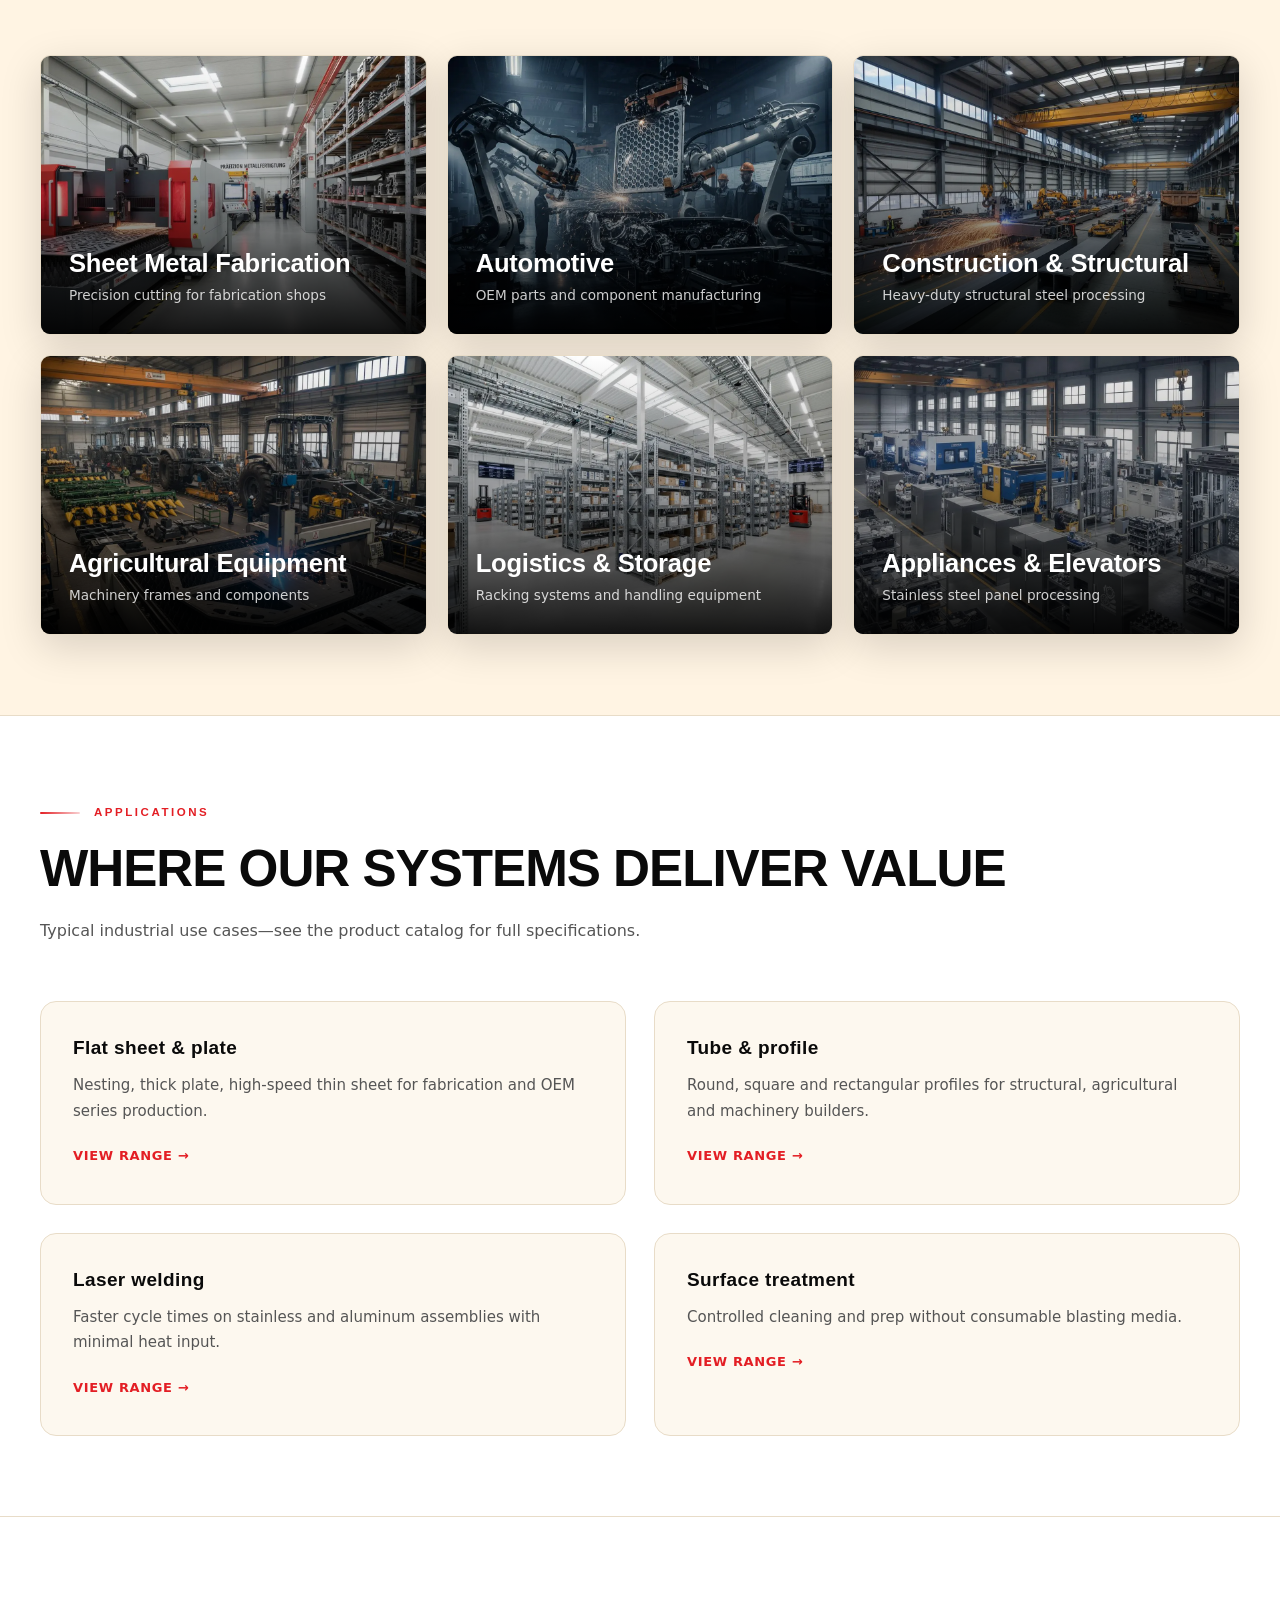
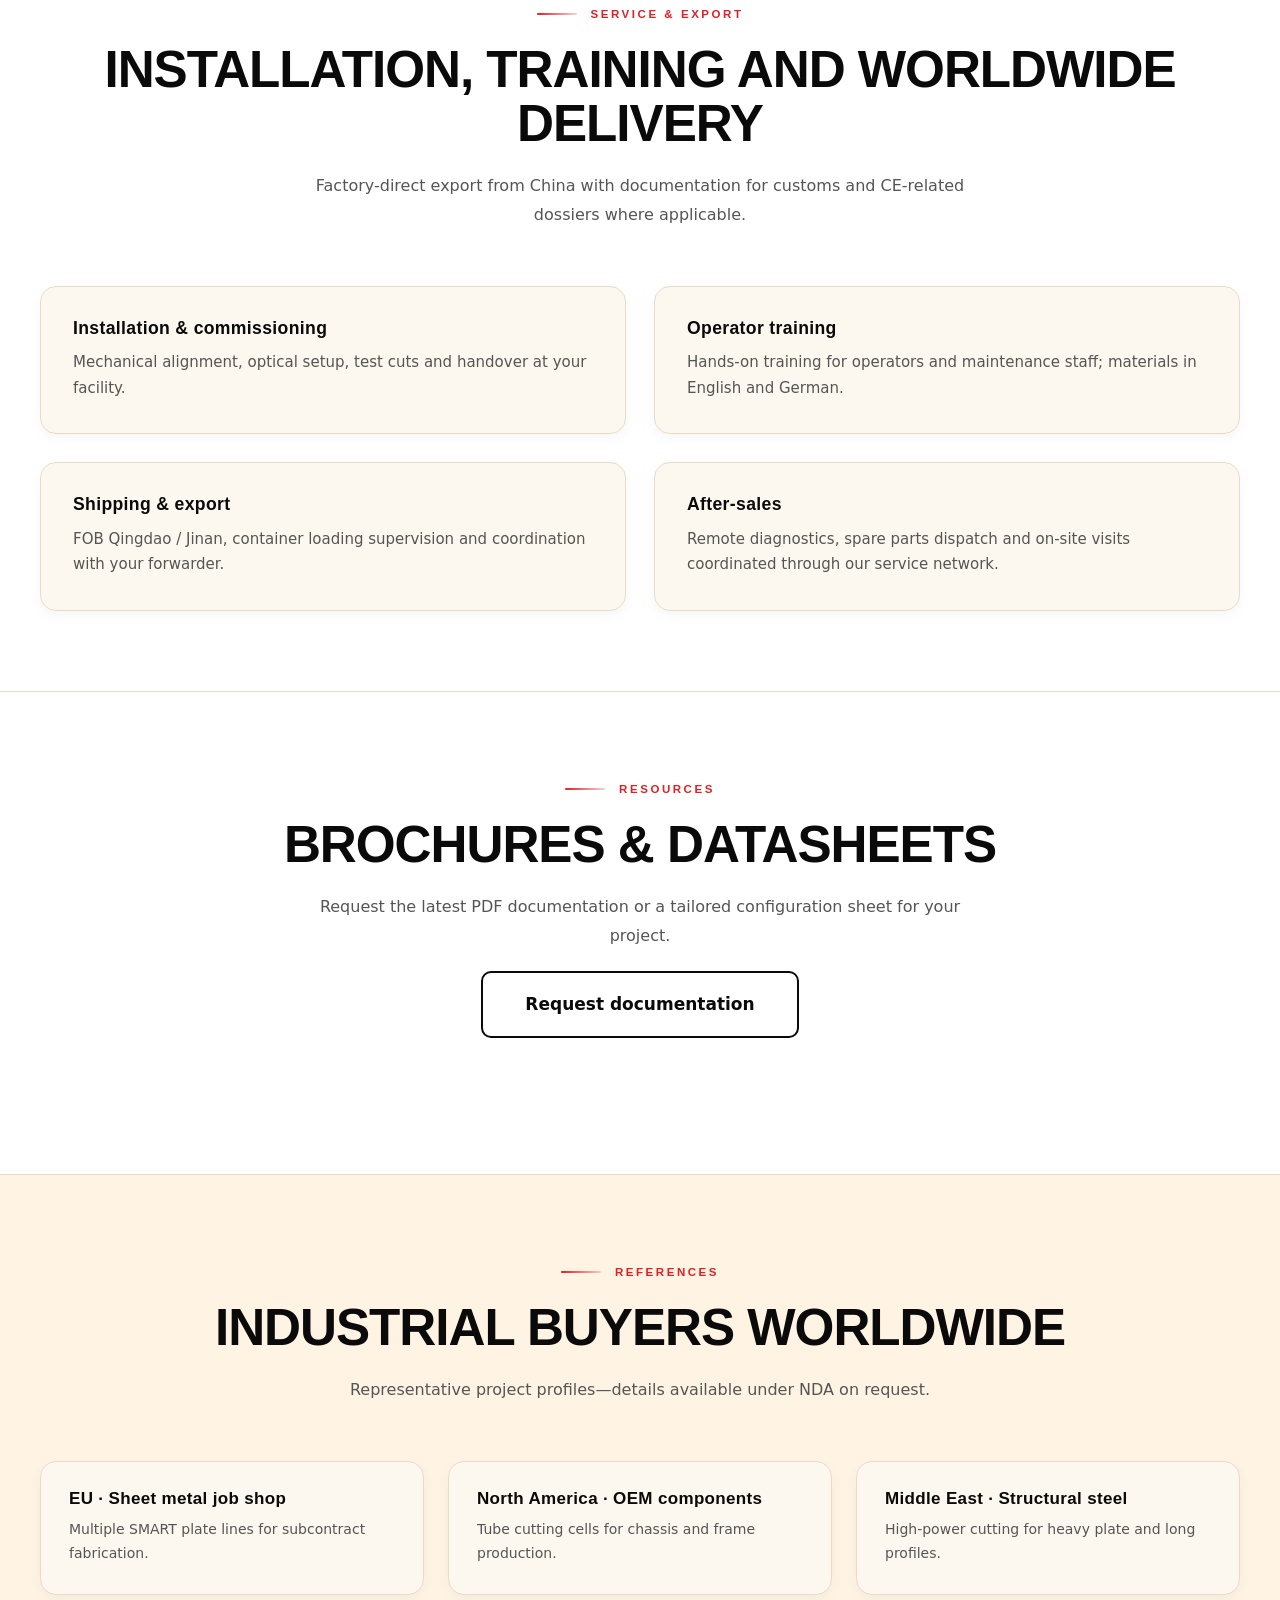
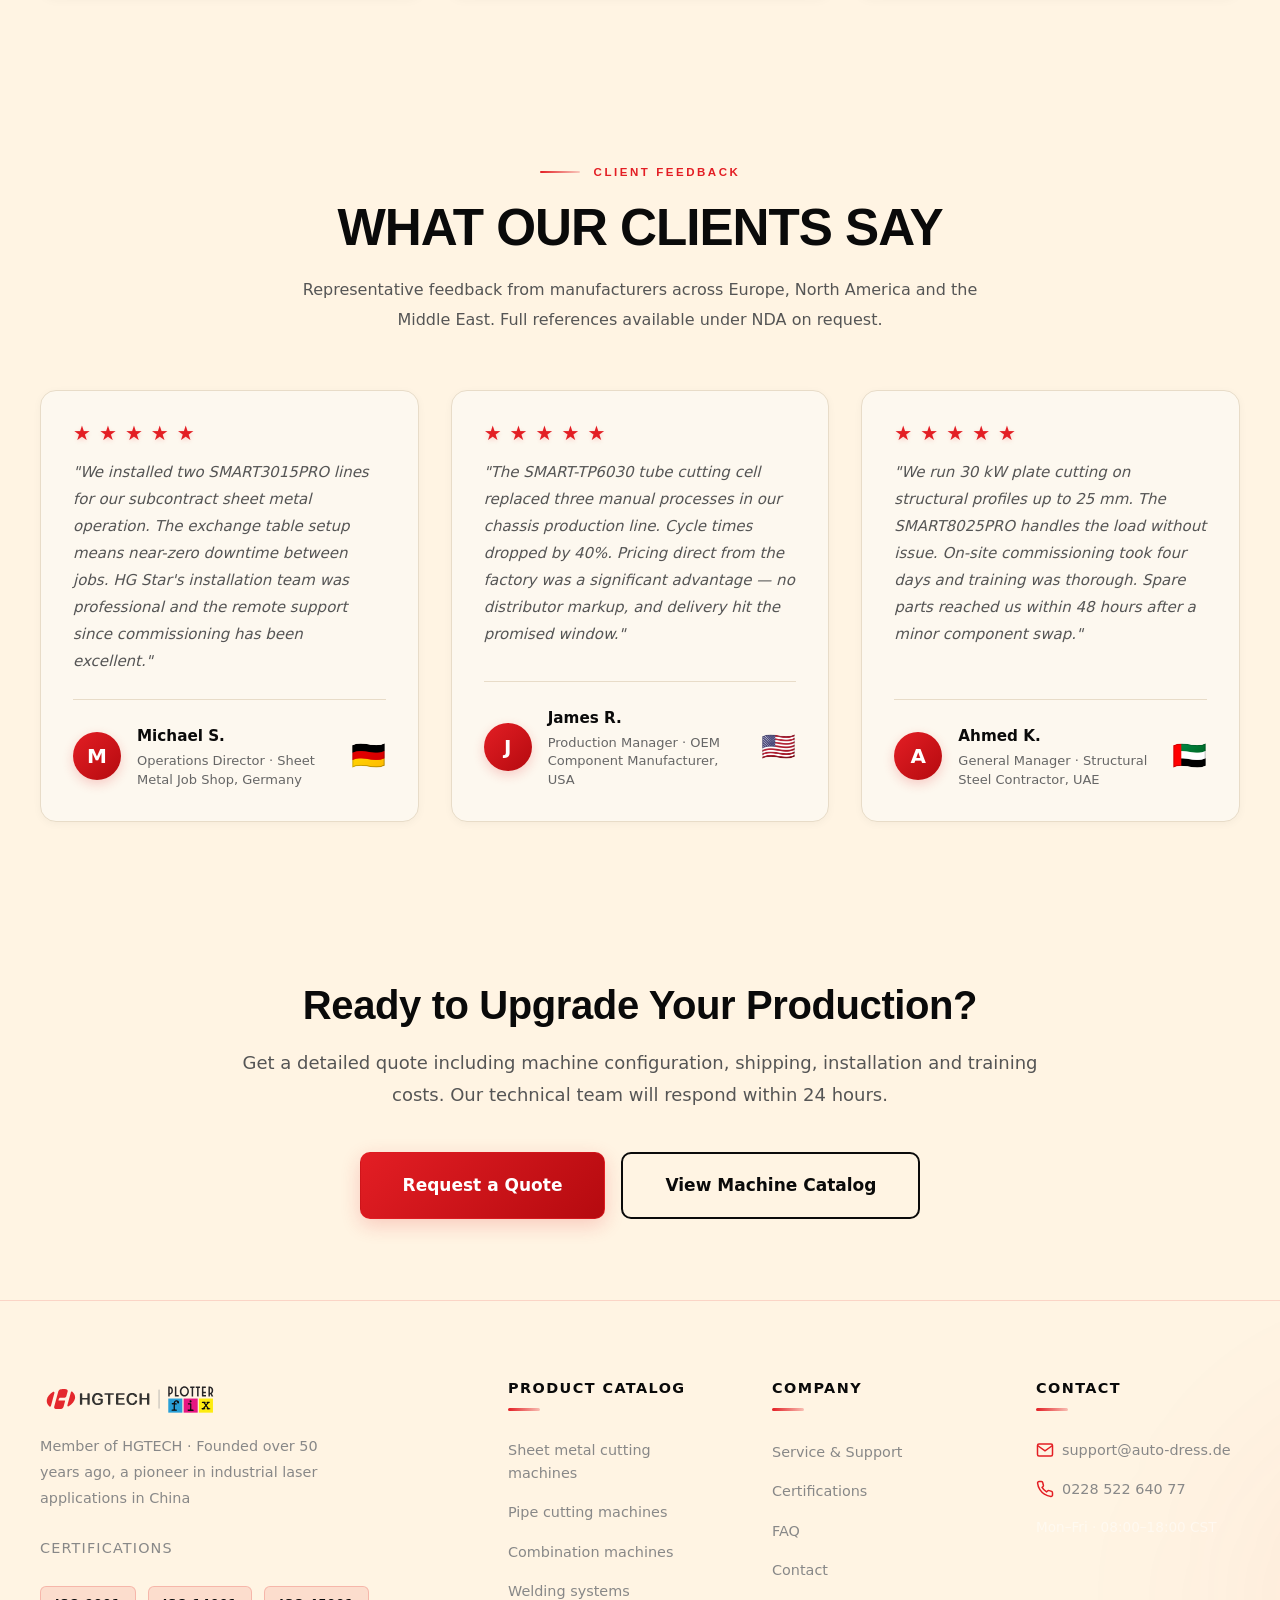
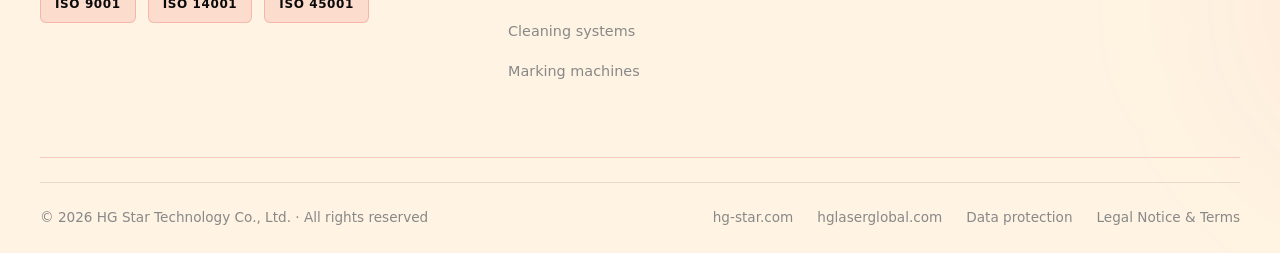
==== commit 7a6b25fe: "Fix light-mode section backgrounds and About service section" ====
--- a/index.html
+++ b/index.html
@@ -192,14 +192,15 @@
 
 <!-- Hero Section -->
 <section class="hero" aria-label="Hero">
-  <div class="hero-bg" style="background-image:url('img/hero/factory.webp')"></div>
+  <video class="hero-bg-video" autoplay muted loop playsinline>
+    <source src="videos/PlateCutting.mp4" type="video/mp4">
+  </video>
   <div class="hero-overlay" aria-hidden="true"></div>
   <div class="container hero-content">
     <div class="hero-grid">
       <div class="animate-fade-up">
-        <div class="hero-label" data-i18n="hero.label">Industrial Machinery Catalog · Factory Direct · Quote-Based Sales</div>
-        <h1 data-i18n="hero.headline"><span class="text-red">Industrial Fiber Laser</span> Systems For <span class="text-red">Cutting, Tube Processing,</span> <span>Welding &amp; Cleaning</span></h1>
-        <p class="hero-desc" data-i18n="hero.description">Factory-direct solutions for sheet metal fabricators, OEMs and industrial manufacturers. Technical consultation, worldwide shipping, installation, training and after-sales support. <strong>Warranty:</strong> 2-year standard on the complete machine; laser source covered up to 3 years on selected high-power models (12–30 kW).</p>
+        <h1 style="color:var(--red)" data-i18n="hero.homeTitle">Industrielle Laser Maschinen</h1>
+        <p class="hero-desc" data-i18n="hero.description">Factory-direct solutions for sheet metal fabricators, OEMs and industrial manufacturers. Technical consultation, worldwide shipping, installation, training and after-sales support.</p>
         <div class="hero-actions hero-actions-row">
           <a href="#categories" class="btn btn-primary btn-lg" data-i18n="hero.cta2">Browse Machines</a>
           <a href="#resources" class="btn btn-ghost btn-lg" data-i18n="hero.cta3">Download Catalog</a>
@@ -432,7 +433,7 @@
 </section>
 
 <!-- Why Choose Section -->
-<section class="section section-alt" aria-labelledby="why-heading">
+<section class="section section-alt" aria-labelledby="why-heading" style="background: #ffffff;">
   <div class="container">
     <div class="section-header text-center reveal">
       <div class="section-label" data-i18n="whyChoose.label">Why HG Star</div>
@@ -473,7 +474,7 @@
 </section>
 
 <!-- Warranty & Service Section -->
-<section class="section" aria-labelledby="warranty-heading">
+<section class="section" aria-labelledby="warranty-heading" style="background: #ffffff;">
   <div class="container">
     <div class="section-header text-center reveal">
       <div class="section-label" data-i18n="warranty.label">Complete Lifecycle Support</div>
@@ -572,7 +573,7 @@
 </section>
 
 <!-- Applications -->
-<section class="section section-muted" id="applications" aria-labelledby="app-heading">
+<section class="section section-muted" id="applications" aria-labelledby="app-heading" style="background: #ffffff;">
   <div class="container">
     <div class="section-header reveal">
       <div class="section-label" data-i18n="homepage.applicationsLabel">Applications</div>
@@ -605,7 +606,7 @@
 </section>
 
 <!-- Service & export -->
-<section class="section" id="service-export" aria-labelledby="svc-heading">
+<section class="section" id="service-export" aria-labelledby="svc-heading" style="background: #ffffff;">
   <div class="container">
     <div class="section-header text-center reveal">
       <div class="section-label" data-i18n="homepage.serviceLabel">Service & export</div>
@@ -634,7 +635,7 @@
 </section>
 
 <!-- Resources -->
-<section class="section section-muted" id="resources" aria-labelledby="res-heading">
+<section class="section section-muted" id="resources" aria-labelledby="res-heading" style="background: #ffffff;">
   <div class="container">
     <div class="section-header text-center reveal">
       <div class="section-label" data-i18n="homepage.resourcesLabel">Resources</div>
@@ -840,6 +841,23 @@
 <script src="js/main.js"></script>
 <script src="js/loader.js"></script>
 <script>initTheme();</script>
+<script>
+(function(){
+  var vid = document.querySelector('.hero .hero-bg-video');
+  if(!vid) return;
+  var ticking = false;
+  window.addEventListener('scroll', function(){
+    if(!ticking){
+      requestAnimationFrame(function(){
+        var y = window.scrollY;
+        vid.style.transform = 'translateY(' + (y * 0.4) + 'px)';
+        ticking = false;
+      });
+      ticking = true;
+    }
+  }, {passive: true});
+})();
+</script>
 </div>
 </body>
 </html>
--- a/css/styles.css
+++ b/css/styles.css
@@ -754,7 +754,7 @@
   z-index: 1;
 }
 
-/* Light theme for premium slider (section above Product Categories) */
+/* Light theme for premium slider */
 [data-theme="light"] .premium-slider-section,
 html:not(.dark) .premium-slider-section,
 html.light .premium-slider-section {
@@ -1073,32 +1073,116 @@
   50% { opacity: 0.5; transform: scale(0.7); }
 }
 
-/* ---- Hero Section ---- */
-.hero {
-  position: relative;
+/* ---- Hero Split Layout ---- */
+.hero-split {
+  display: flex;
+  flex-direction: row;
+  align-items: stretch;
+  overflow: hidden;
+}
+.hero-split-left {
+  flex: 1;
+  background: transparent;
+}
+.hero-split-right {
+  position: relative;
+  width: 55%;
   min-height: 100vh;
   min-height: 100svh;
   display: flex;
   align-items: center;
   overflow: hidden;
-  background: var(--bg-primary);
-  color: var(--text-primary);
+  flex-shrink: 0;
+}
+.hero-split-right .hero-bg-video {
+  position: absolute;
+  inset: -15%;
+  width: 100%;
+  height: 130%;
+  object-fit: cover;
+  object-position: center;
+  z-index: 0;
+  will-change: transform;
+}
+.hero-split-right .hero-overlay {
+  position: absolute;
+  inset: 0;
+  z-index: 1;
+}
+.hero-split-content {
+  position: relative;
+  z-index: 2;
+  padding: calc(var(--header-height) + 60px) 60px 60px 48px;
+  color: #fff;
+}
+.hero-split-title {
+  color: var(--red);
+  font-size: clamp(2.2rem, 4vw, 3.6rem);
+  font-weight: 800;
+  line-height: 1.1;
+  margin-bottom: 24px;
+}
+.hero-split-content .hero-desc {
+  color: rgba(255,255,255,0.8);
+  margin-left: 0;
+  margin-right: 0;
+  max-width: 520px;
+}
+.hero-split-content .hero-actions {
+  justify-content: flex-start;
+}
+.hero-split-content .hero-stats-row {
+  margin-left: 0;
+  margin-right: 0;
+  max-width: 100%;
+  border-top-color: rgba(255,255,255,0.13);
+}
+.hero-split-content .hero-stat {
+  text-align: left;
+  flex: 0 1 auto;
+  padding-right: 28px;
+}
+.hero-split-content .hero-stat + .hero-stat {
+  padding-left: 28px;
+  border-left: 1px solid rgba(255,255,255,0.13);
+}
+.hero-split-content .hero-stat::before { display: none; }
+@media (max-width: 900px) {
+  .hero-split { flex-direction: column; }
+  .hero-split-left { display: none; }
+  .hero-split-right { width: 100%; min-height: 100vh; }
+  .hero-split-content { padding: calc(var(--header-height) + 40px) 24px 48px; }
+}
+
+/* ---- Hero Section ---- */
+.hero {
+  position: relative;
+  width: 100%;
+  min-height: 100vh;
+  min-height: 100svh;
+  display: flex;
+  align-items: center;
+  overflow: hidden;
+  background: #050505;
+  color: #fff;
 }
 [data-theme="light"] .hero,
 html:not(.dark) .hero,
 html.light .hero {
-  background: var(--bg-primary);
-  color: var(--text-primary);
+  background: #050505;
+  color: #fff;
 }
 .hero-bg-video {
   position: absolute;
-  inset: 0;
+  top: -15%;
+  left: 0;
   width: 100%;
-  height: 100%;
+  height: 130%;
   object-fit: cover;
   object-position: center;
   z-index: 0;
   display: block;
+  will-change: transform;
 }
 .hero-bg {
   position: absolute;
@@ -1117,18 +1201,18 @@
   position: absolute;
   inset: 0;
   background: linear-gradient(160deg,
-    rgba(6,6,6,0.72) 0%,
-    rgba(6,6,6,0.38) 45%,
-    rgba(6,6,6,0.80) 100%);
+    rgba(6,6,6,0.82) 0%,
+    rgba(6,6,6,0.58) 45%,
+    rgba(6,6,6,0.88) 100%);
   pointer-events: none;
 }
 [data-theme="light"] .hero-overlay,
 html:not(.dark) .hero-overlay,
 html.light .hero-overlay {
   background: linear-gradient(160deg,
-    rgba(242,242,242,0.5) 0%,
-    rgba(242,242,242,0.1) 50%,
-    rgba(242,242,242,0.6) 100%);
+    rgba(6,6,6,0.78) 0%,
+    rgba(6,6,6,0.55) 45%,
+    rgba(6,6,6,0.82) 100%);
 }
 .hero-content {
   position: relative;
@@ -1186,8 +1270,8 @@
 [data-theme="light"] .hero h1,
 html:not(.dark) .hero h1,
 html.light .hero h1 {
-  color: #0a0a0a;
-  text-shadow: none;
+  color: #ffffff;
+  text-shadow: 0 4px 24px rgba(0,0,0,0.4);
 }
 .hero h1 .text-red {
   color: var(--red);
@@ -1219,7 +1303,7 @@
 [data-theme="light"] .hero-desc,
 html:not(.dark) .hero-desc,
 html.light .hero-desc {
-  color: rgba(10,10,10,0.65);
+  color: rgba(240,240,240,0.8);
 }
 .hero-actions {
   display: flex;
@@ -1240,8 +1324,8 @@
 [data-theme="light"] .hero .btn-ghost,
 html:not(.dark) .hero .btn-ghost,
 html.light .hero .btn-ghost {
-  color: rgba(10,10,10,0.7);
-  border-color: rgba(10,10,10,0.2);
+  color: rgba(240,240,240,0.85);
+  border-color: rgba(240,240,240,0.3);
 }
 .hero .btn-ghost:hover {
   border-color: var(--red);
@@ -1263,7 +1347,7 @@
 [data-theme="light"] .hero-stats-row,
 html:not(.dark) .hero-stats-row,
 html.light .hero-stats-row {
-  border-top-color: rgba(0,0,0,0.1);
+  border-top-color: rgba(255,255,255,0.15);
 }
 .hero-stat {
   flex: 1;
@@ -1281,7 +1365,7 @@
 [data-theme="light"] .hero-stat + .hero-stat::before,
 html:not(.dark) .hero-stat + .hero-stat::before,
 html.light .hero-stat + .hero-stat::before {
-  background: rgba(0,0,0,0.1);
+  background: rgba(255,255,255,0.15);
 }
 .hero-stat-value {
   font-family: var(--font-display);
@@ -1302,7 +1386,7 @@
 [data-theme="light"] .hero-stat-label,
 html:not(.dark) .hero-stat-label,
 html.light .hero-stat-label {
-  color: rgba(10,10,10,0.45);
+  color: rgba(255,255,255,0.6);
 }
 
 /* ---- FAQ Section ---- */
@@ -1493,6 +1577,17 @@
 /* ---- Section Styles ---- */
 .section {
   padding: var(--section-pad-y) 0;
+}
+html:not(.dark) .section[aria-labelledby="warranty-heading"],
+html:not(.dark) .section[aria-labelledby="res-heading"],
+html:not(.dark) .section[aria-labelledby="app-heading"],
+html:not(.dark) #applications.section-muted,
+html:not(.dark) #resources.section-muted,
+html:not(.dark) .section.section-alt[aria-labelledby="why-heading"],
+html:not(.dark) #service.section-alt,
+html:not(.dark) .page-cta-section,
+html:not(.dark) #service-export {
+  background: #ffffff !important;
 }
 .section-alt { background: var(--bg-secondary); }
 .section-header {
@@ -1899,6 +1994,16 @@
 .spec-value {
   font-size: 0.9rem; font-weight: 700;
   color: var(--text-secondary);
+}
+.spec-item--price {
+  background: rgba(227,30,36,0.06);
+  border-color: rgba(227,30,36,0.25);
+}
+.spec-value--price {
+  color: var(--red);
+  font-size: 1rem;
+  font-weight: 800;
+  letter-spacing: -0.01em;
 }
 .product-card-footer {
   display: flex; align-items: center; justify-content: space-between;
@@ -3007,7 +3112,7 @@
 
 /* ---- Page CTA Section ---- */
 .page-cta-section {
-  background: var(--bg-secondary);
+  background: var(--bg-primary);
   padding: 72px 0;
   border-top: 1px solid var(--border-light);
   position: relative;
@@ -3796,6 +3901,10 @@
   border-top: 1px solid var(--border-light);
   border-bottom: 1px solid var(--border-light);
 }
+#applications.section-muted,
+#resources.section-muted {
+  background: var(--bg-primary);
+}
 .b2b-grid {
   display: grid;
   grid-template-columns: repeat(2, 1fr);
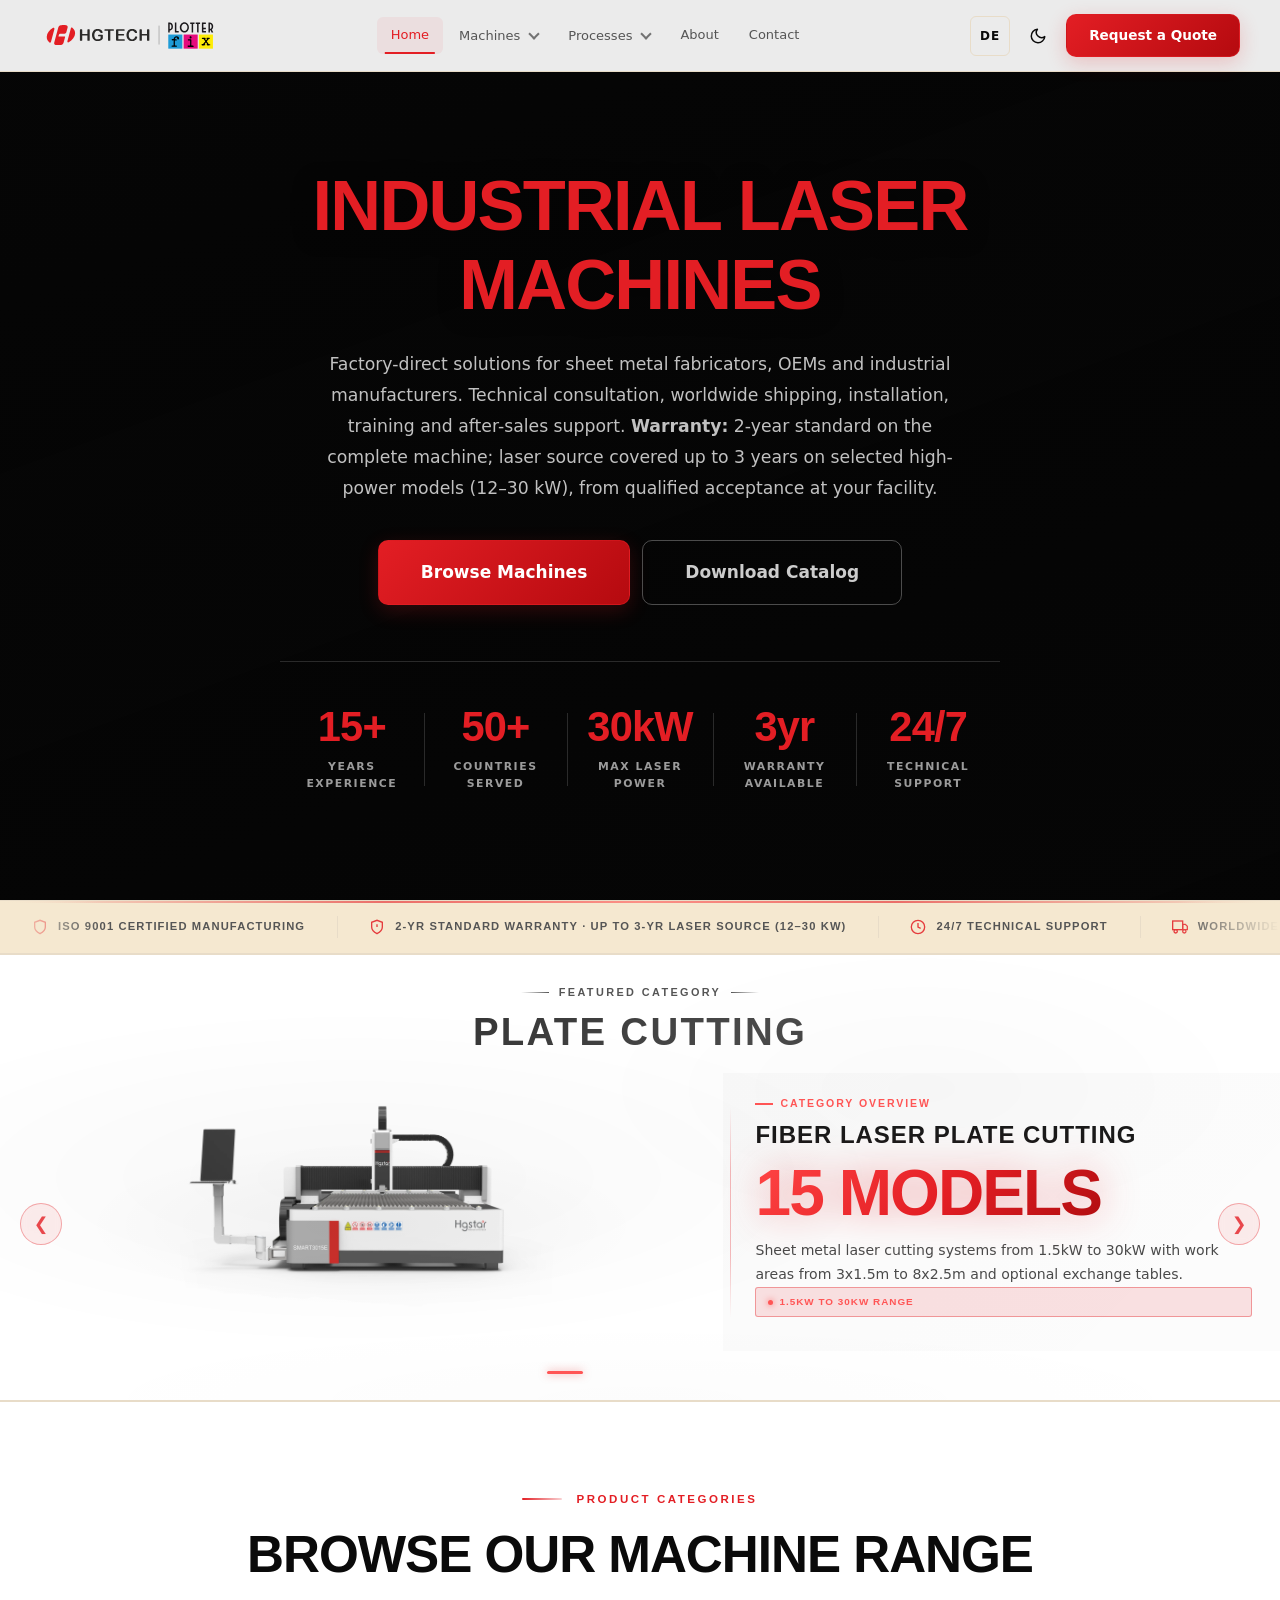
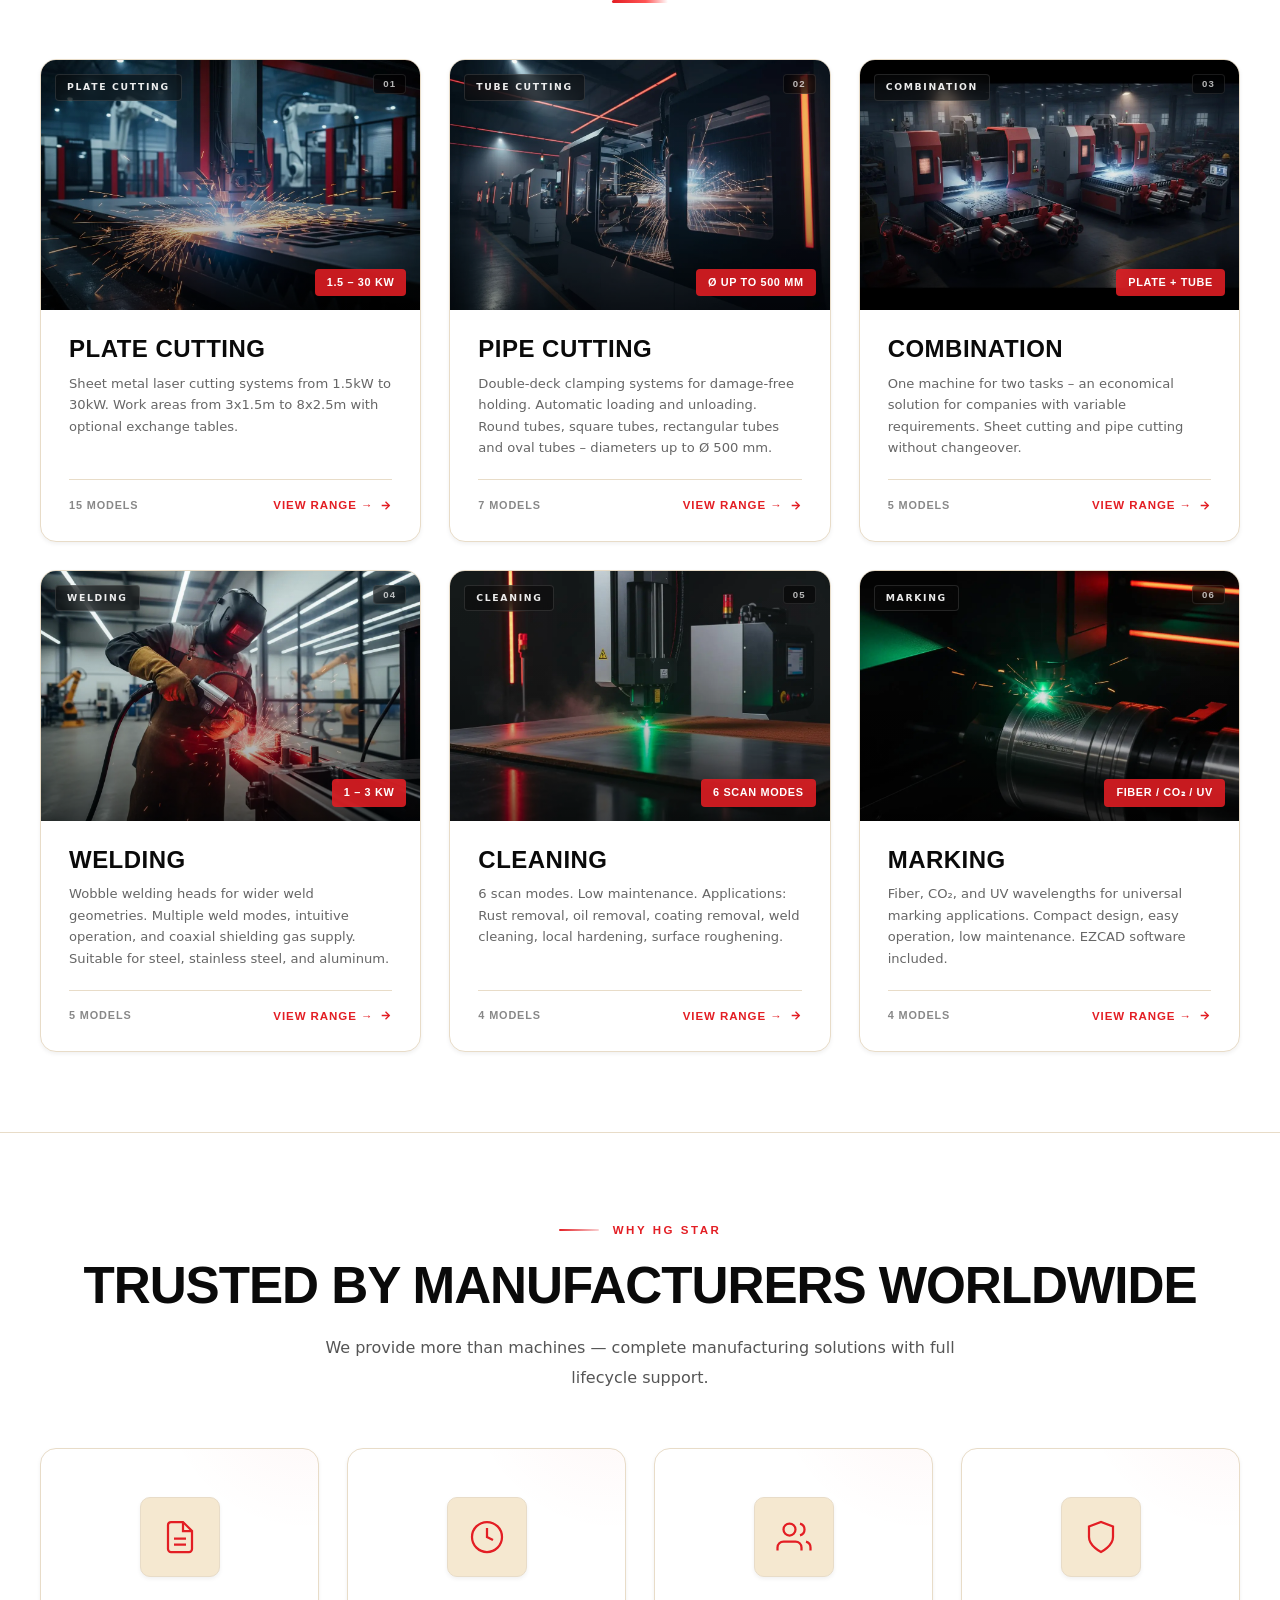
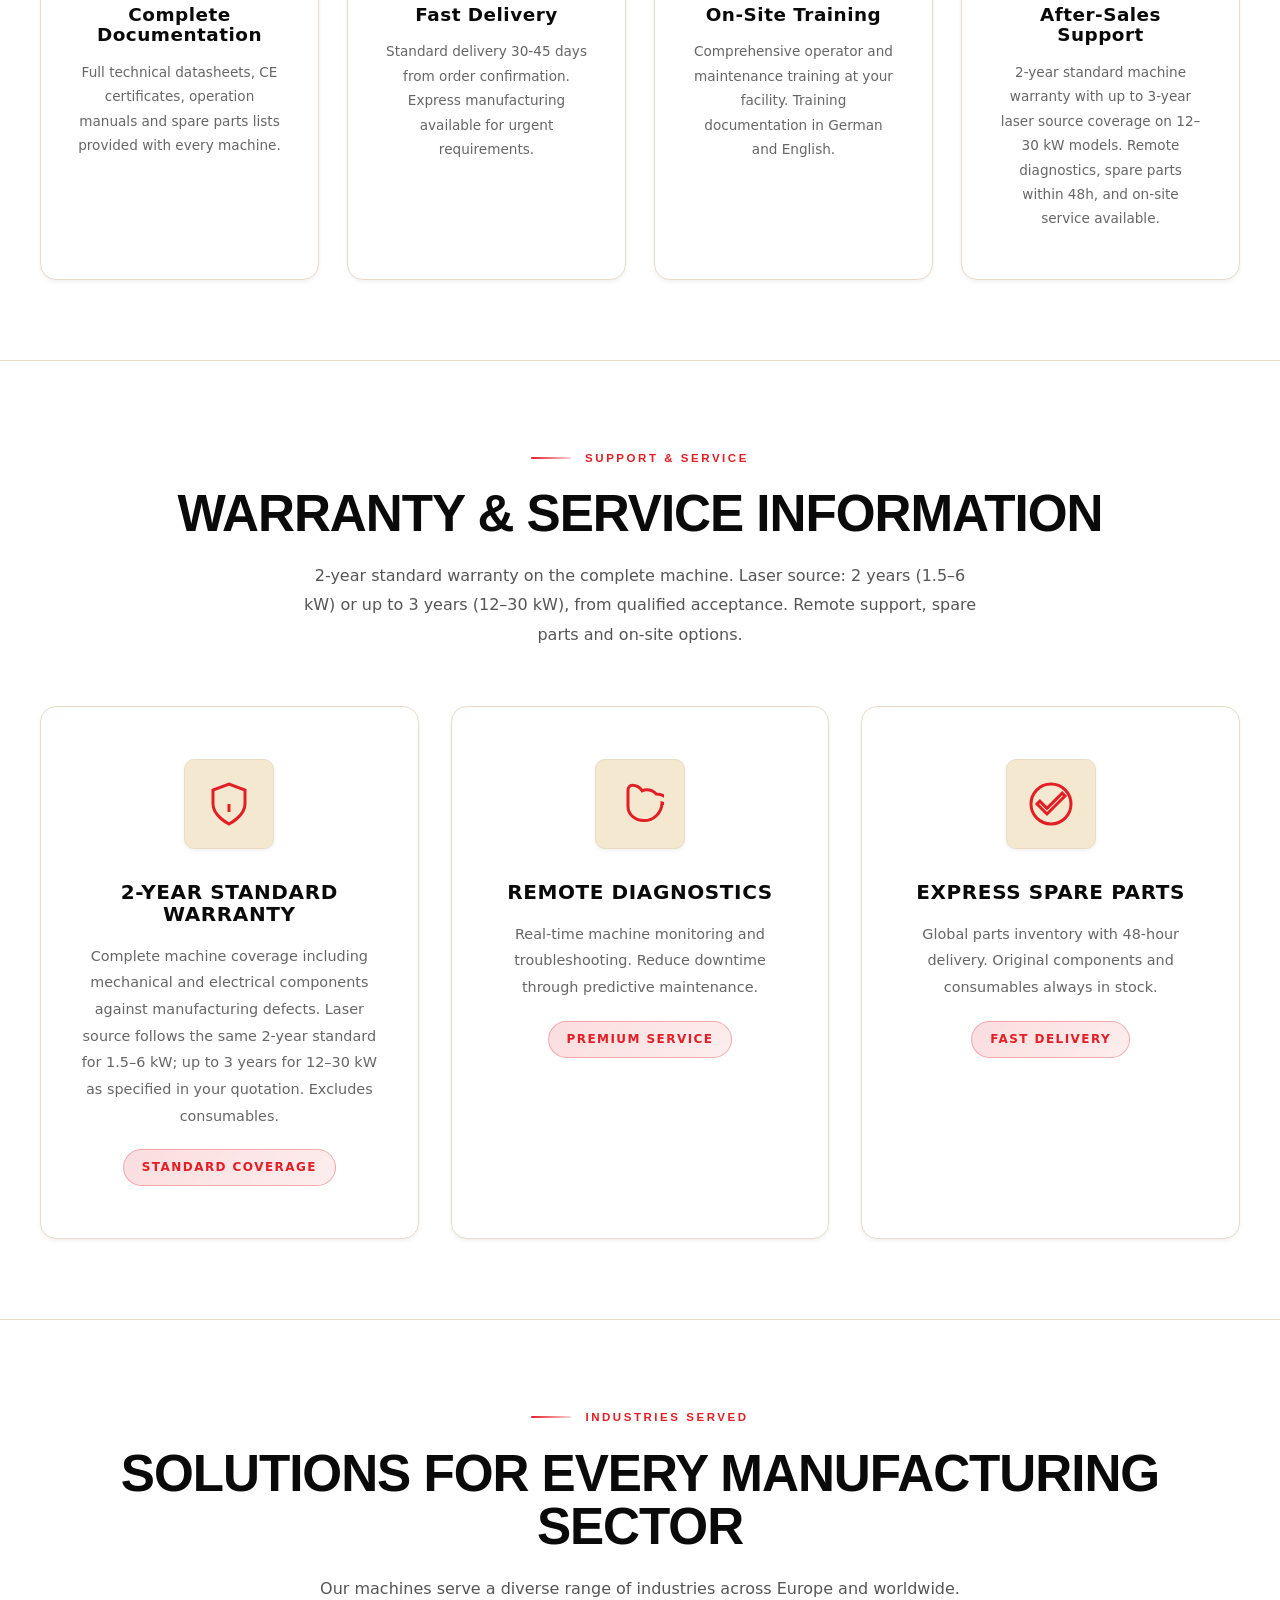
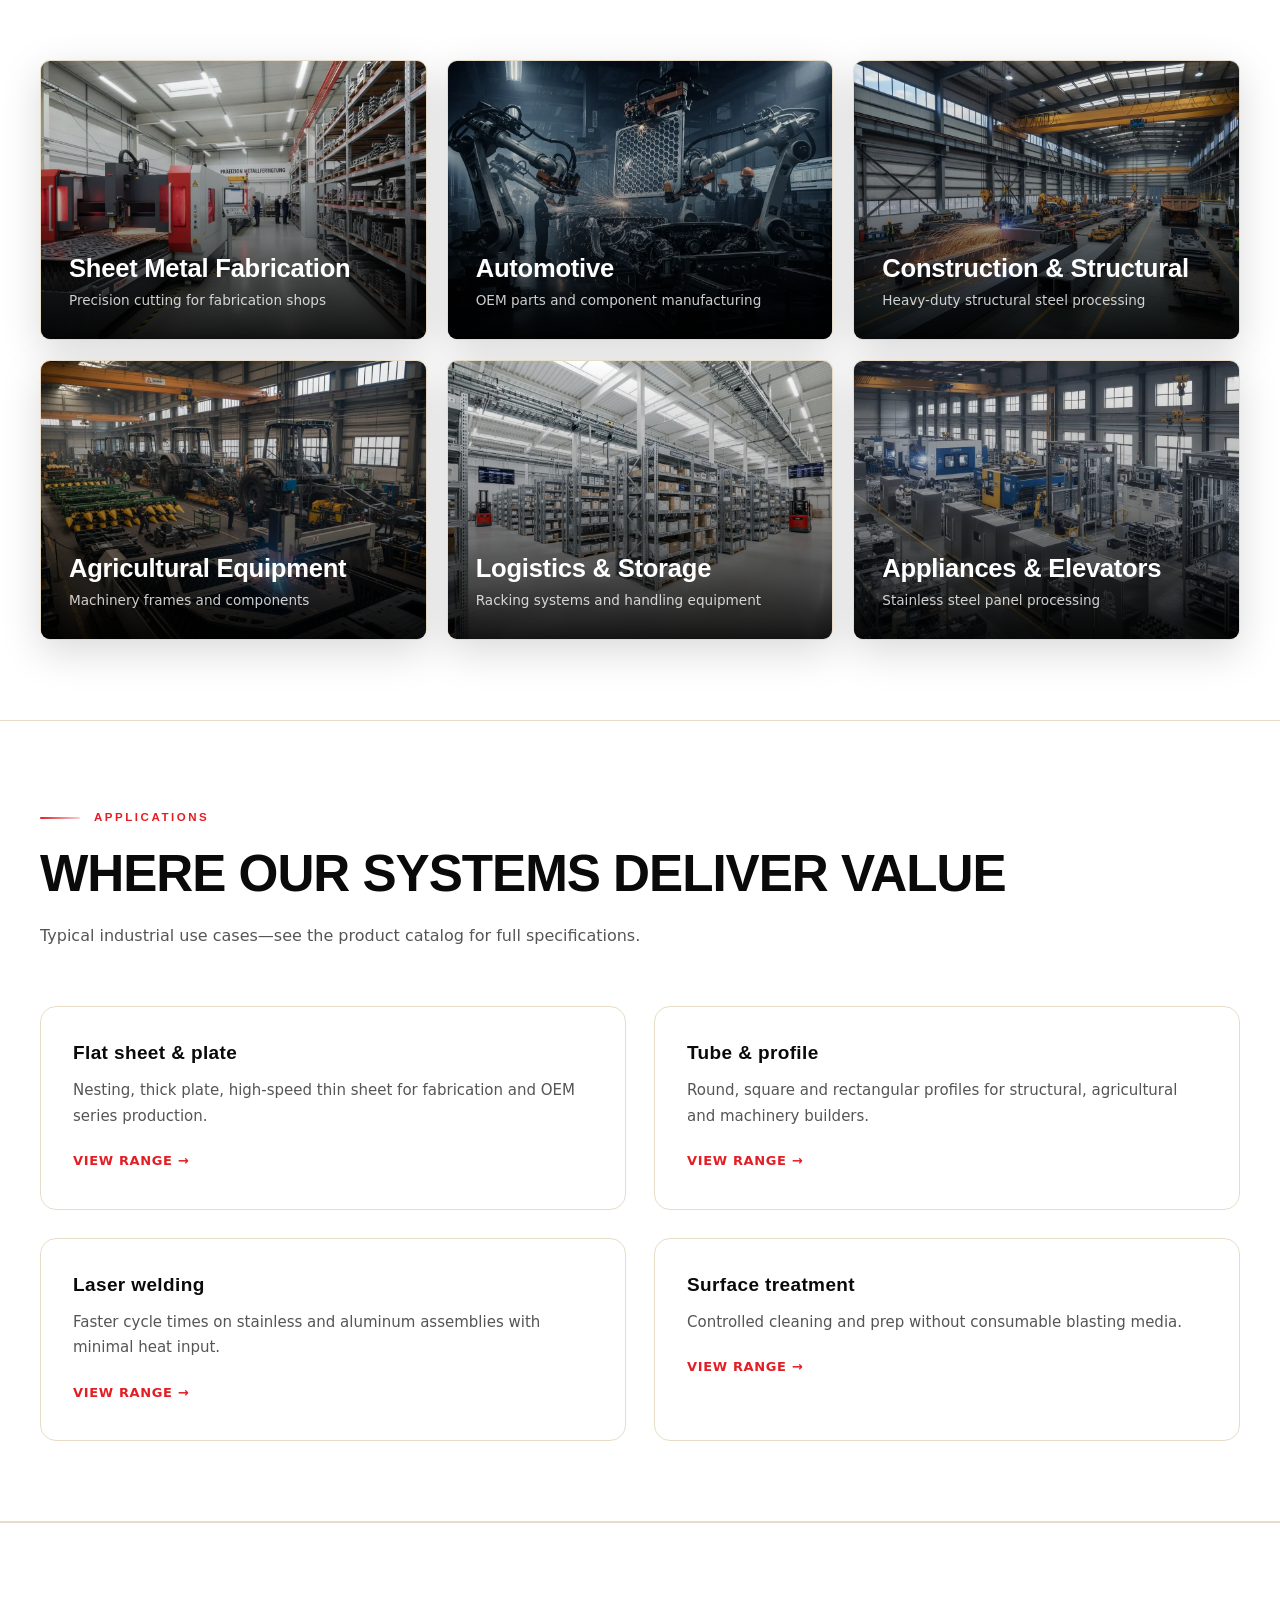
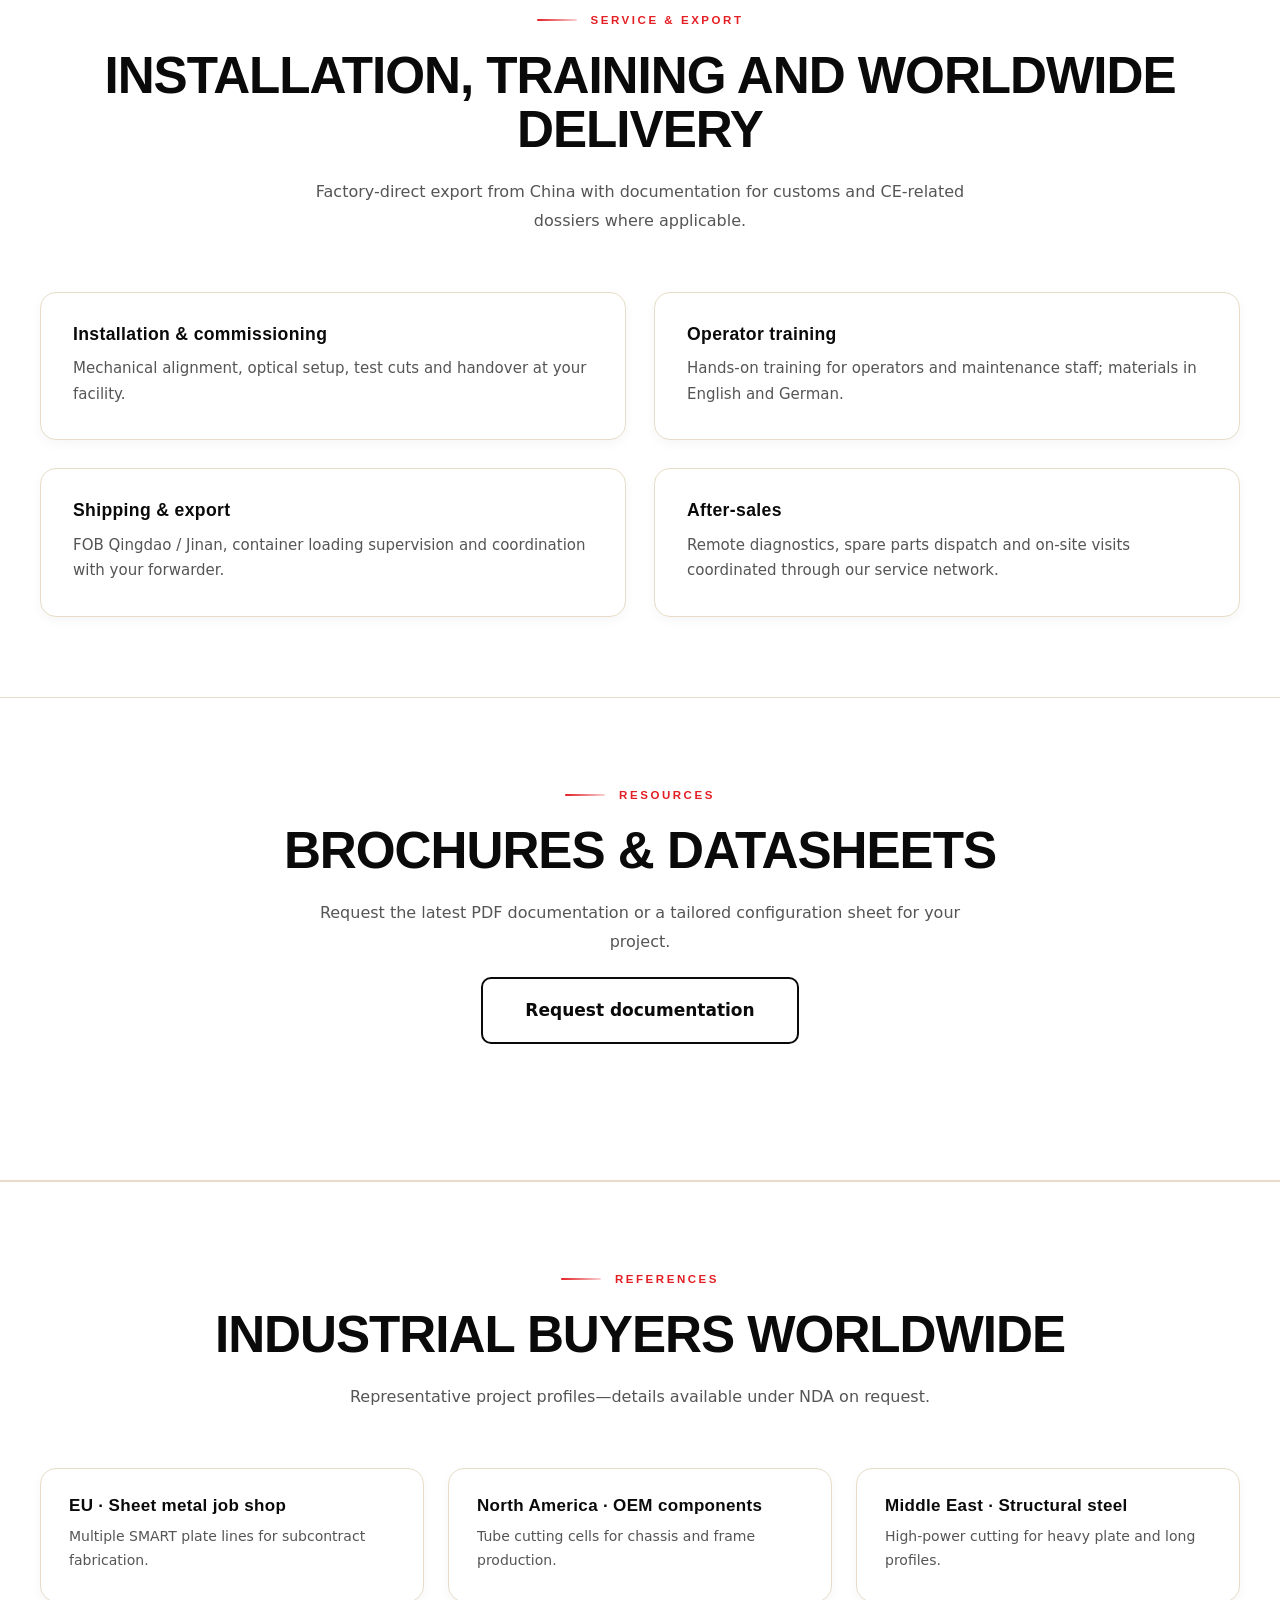
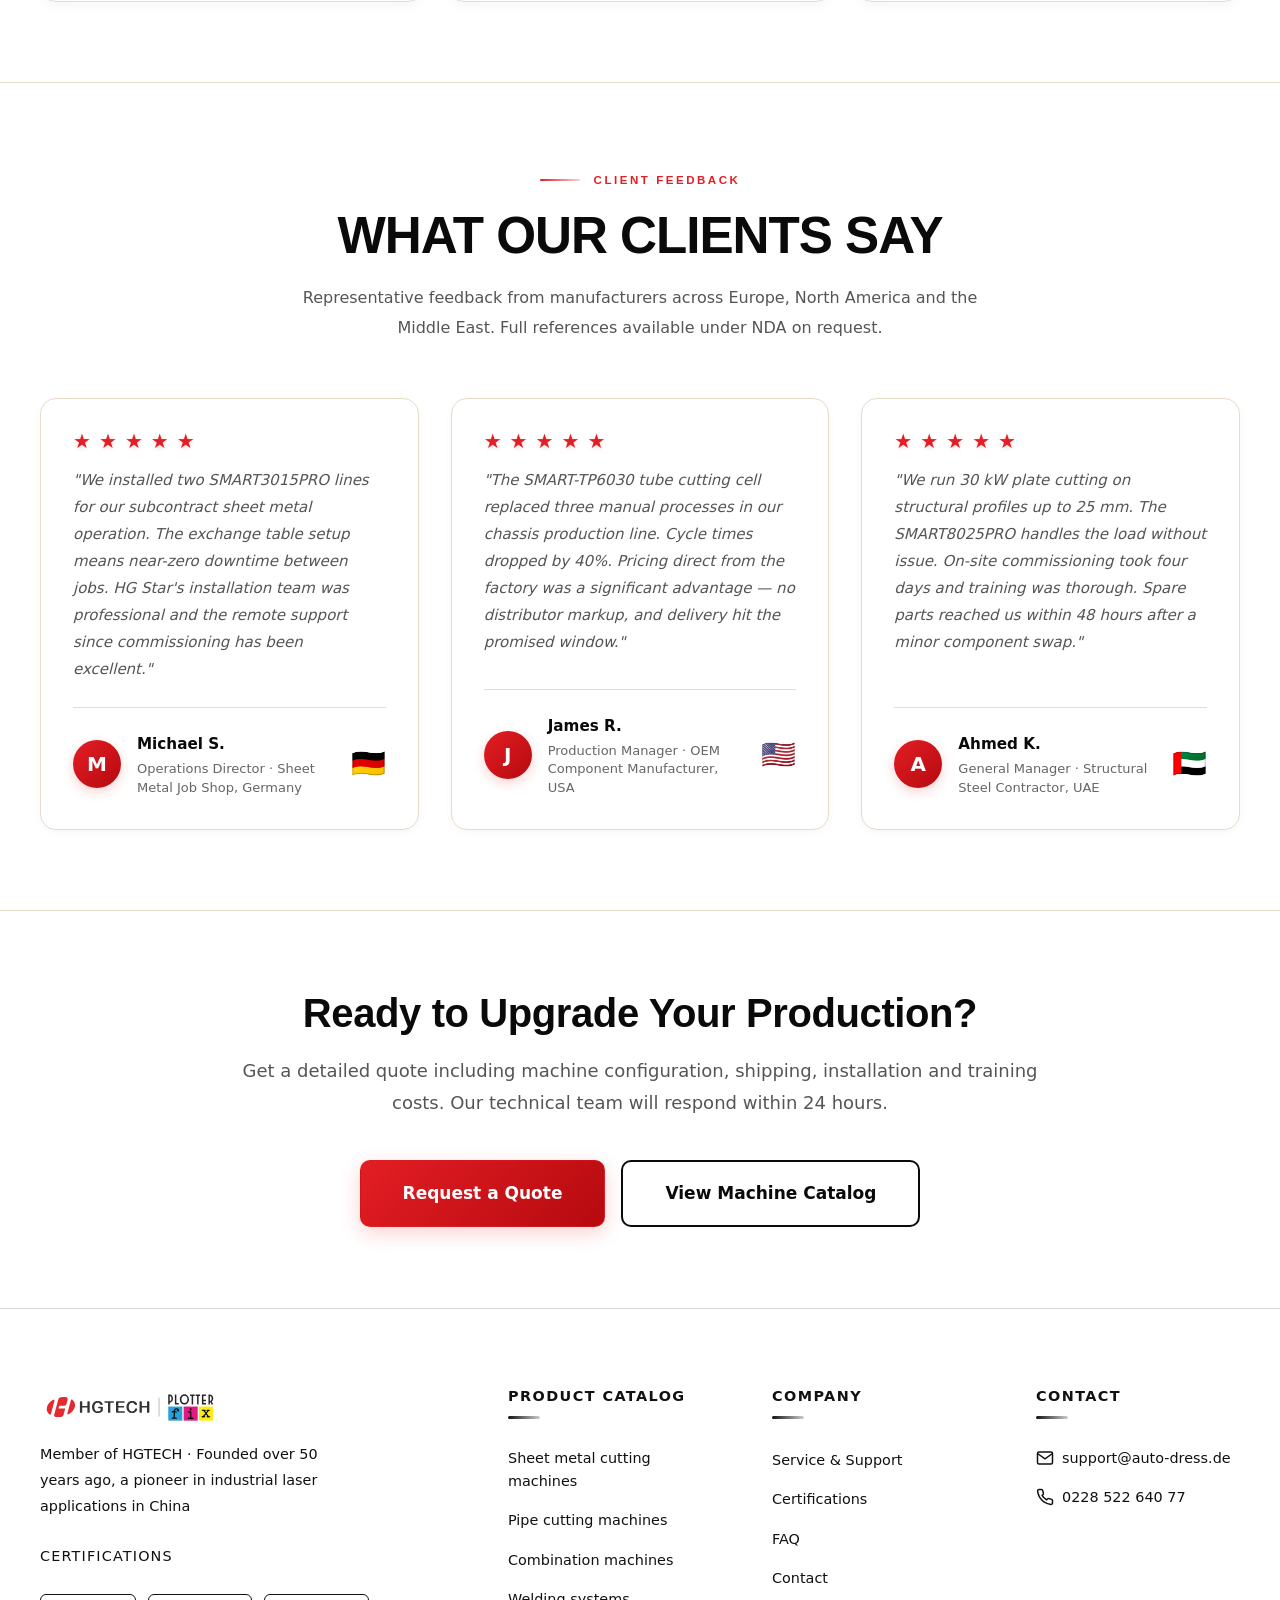
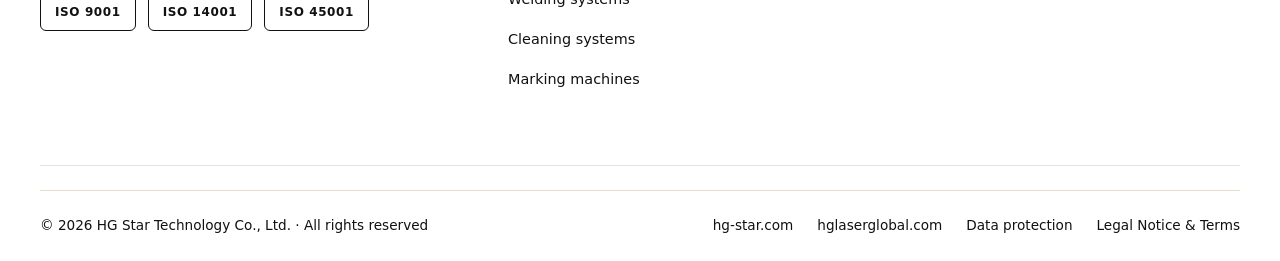
==== commit 047cd0ca: "Update site sections and assets" ====
--- a/index.html
+++ b/index.html
@@ -52,7 +52,7 @@
 }
 </script>
 </head>
-<body>
+<body class="home-page">
 <a href="#main-content" class="skip-link">Skip to main content</a>
 
 <!-- Page Loader -->
--- a/css/styles.css
+++ b/css/styles.css
@@ -1152,6 +1152,7 @@
   .hero-split-left { display: none; }
   .hero-split-right { width: 100%; min-height: 100vh; }
   .hero-split-content { padding: calc(var(--header-height) + 40px) 24px 48px; }
+  .hero .hero-bg-video { display: none !important; }
 }
 
 /* ---- Hero Section ---- */
@@ -1577,6 +1578,15 @@
 /* ---- Section Styles ---- */
 .section {
   padding: var(--section-pad-y) 0;
+}
+body.about-page .section {
+  border-top: 1px solid var(--border-light);
+}
+body.about-page .page-header {
+  border-bottom: 1px solid var(--border-light);
+}
+body.home-page main > * + * {
+  border-top: 1px solid var(--border-light);
 }
 html:not(.dark) .section[aria-labelledby="warranty-heading"],
 html:not(.dark) .section[aria-labelledby="res-heading"],
@@ -2832,6 +2842,46 @@
 .footer-bottom a {
   color: var(--text-muted) !important;
 }
+
+html:not(.dark) .site-footer {
+  background: #ffffff;
+  color: #111111;
+  border-top-color: #d9d9d9;
+}
+html:not(.dark) .site-footer::before {
+  opacity: 0.08;
+}
+html:not(.dark) .footer-grid {
+  border-bottom-color: #e3e3e3;
+}
+html:not(.dark) .footer-brand p,
+html:not(.dark) .footer-member,
+html:not(.dark) .footer-cert-label,
+html:not(.dark) .footer-title,
+html:not(.dark) .footer-links a,
+html:not(.dark) .footer-contact a,
+html:not(.dark) .footer-copyright,
+html:not(.dark) .footer-bottom-links a,
+html:not(.dark) .footer-bottom-time,
+html:not(.dark) .footer-bottom a {
+  color: #111111 !important;
+}
+html:not(.dark) .footer-title::after {
+  background: linear-gradient(90deg, #111111 0%, rgba(17,17,17,0.2) 100%);
+}
+html:not(.dark) .footer-links a:hover,
+html:not(.dark) .footer-bottom-links a:hover,
+html:not(.dark) .footer-contact a:hover {
+  color: #000000 !important;
+}
+html:not(.dark) .footer-contact svg {
+  color: #111111;
+}
+html:not(.dark) .footer-cert-badge {
+  background: #ffffff;
+  border-color: #111111;
+  color: #111111;
+}
 .footer-bottom a:hover {
   color: var(--red) !important;
 }
@@ -3019,6 +3069,33 @@
   background: var(--bg-secondary);
   border-bottom: 1px solid var(--border-light);
 }
+html:not(.dark) .page-features,
+html:not(.dark) .series-overview,
+html:not(.dark) .page-feature-item,
+html:not(.dark) .series-overview-card,
+html:not(.dark) .contact-offer-panel,
+html:not(.dark) .contact-offer-response,
+html:not(.dark) .contact-info-item,
+html:not(.dark) .contact-info-icon,
+html:not(.dark) .faq-item,
+html:not(.dark) .faq-question,
+html:not(.dark) .faq-answer,
+html:not(.dark) .product-card,
+html:not(.dark) .spec-item,
+html:not(.dark) .spec-item--price,
+html:not(.dark) .product-card-footer,
+html:not(.dark) .stat-box,
+html:not(.dark) .info-grid-item,
+html:not(.dark) .category-card,
+html:not(.dark) .why-card,
+html:not(.dark) .feature-card,
+html:not(.dark) .b2b-card,
+html:not(.dark) .b2b-service-item,
+html:not(.dark) .b2b-ref-card,
+html:not(.dark) .testimonial-card {
+  background: #ffffff !important;
+  border-color: var(--border-light) !important;
+}
 .page-features-grid {
   display: grid;
   grid-template-columns: repeat(4, 1fr);
@@ -3355,6 +3432,9 @@
 }
 
 /* Light mode form input improvements */
+html:not(.dark) .form-input,
+html:not(.dark) .form-textarea,
+html:not(.dark) .form-select,
 [data-theme="light"] .form-input,
 [data-theme="light"] .form-textarea,
 [data-theme="light"] .form-select,
@@ -3364,6 +3444,9 @@
   background: #ffffff;
   border-color: #d4d4d4;
 }
+html:not(.dark) .form-input:focus,
+html:not(.dark) .form-textarea:focus,
+html:not(.dark) .form-select:focus,
 [data-theme="light"] .form-input:focus,
 [data-theme="light"] .form-textarea:focus,
 [data-theme="light"] .form-select:focus,
@@ -3373,6 +3456,18 @@
   background: #ffffff;
   border-color: var(--red);
   box-shadow: 0 0 0 3px rgba(227,30,36,0.15), inset 0 0 0 1px rgba(227,30,36,0.1);
+}
+.form-status,
+.form-consent {
+  background: var(--bg-secondary);
+}
+[data-theme="light"] .form-status,
+[data-theme="light"] .form-consent,
+html.light .form-status,
+html.light .form-consent,
+html:not(.dark) .form-status,
+html:not(.dark) .form-consent {
+  background: #ffffff;
 }
 .form-textarea { min-height: 130px; resize: vertical; }
 .form-select {
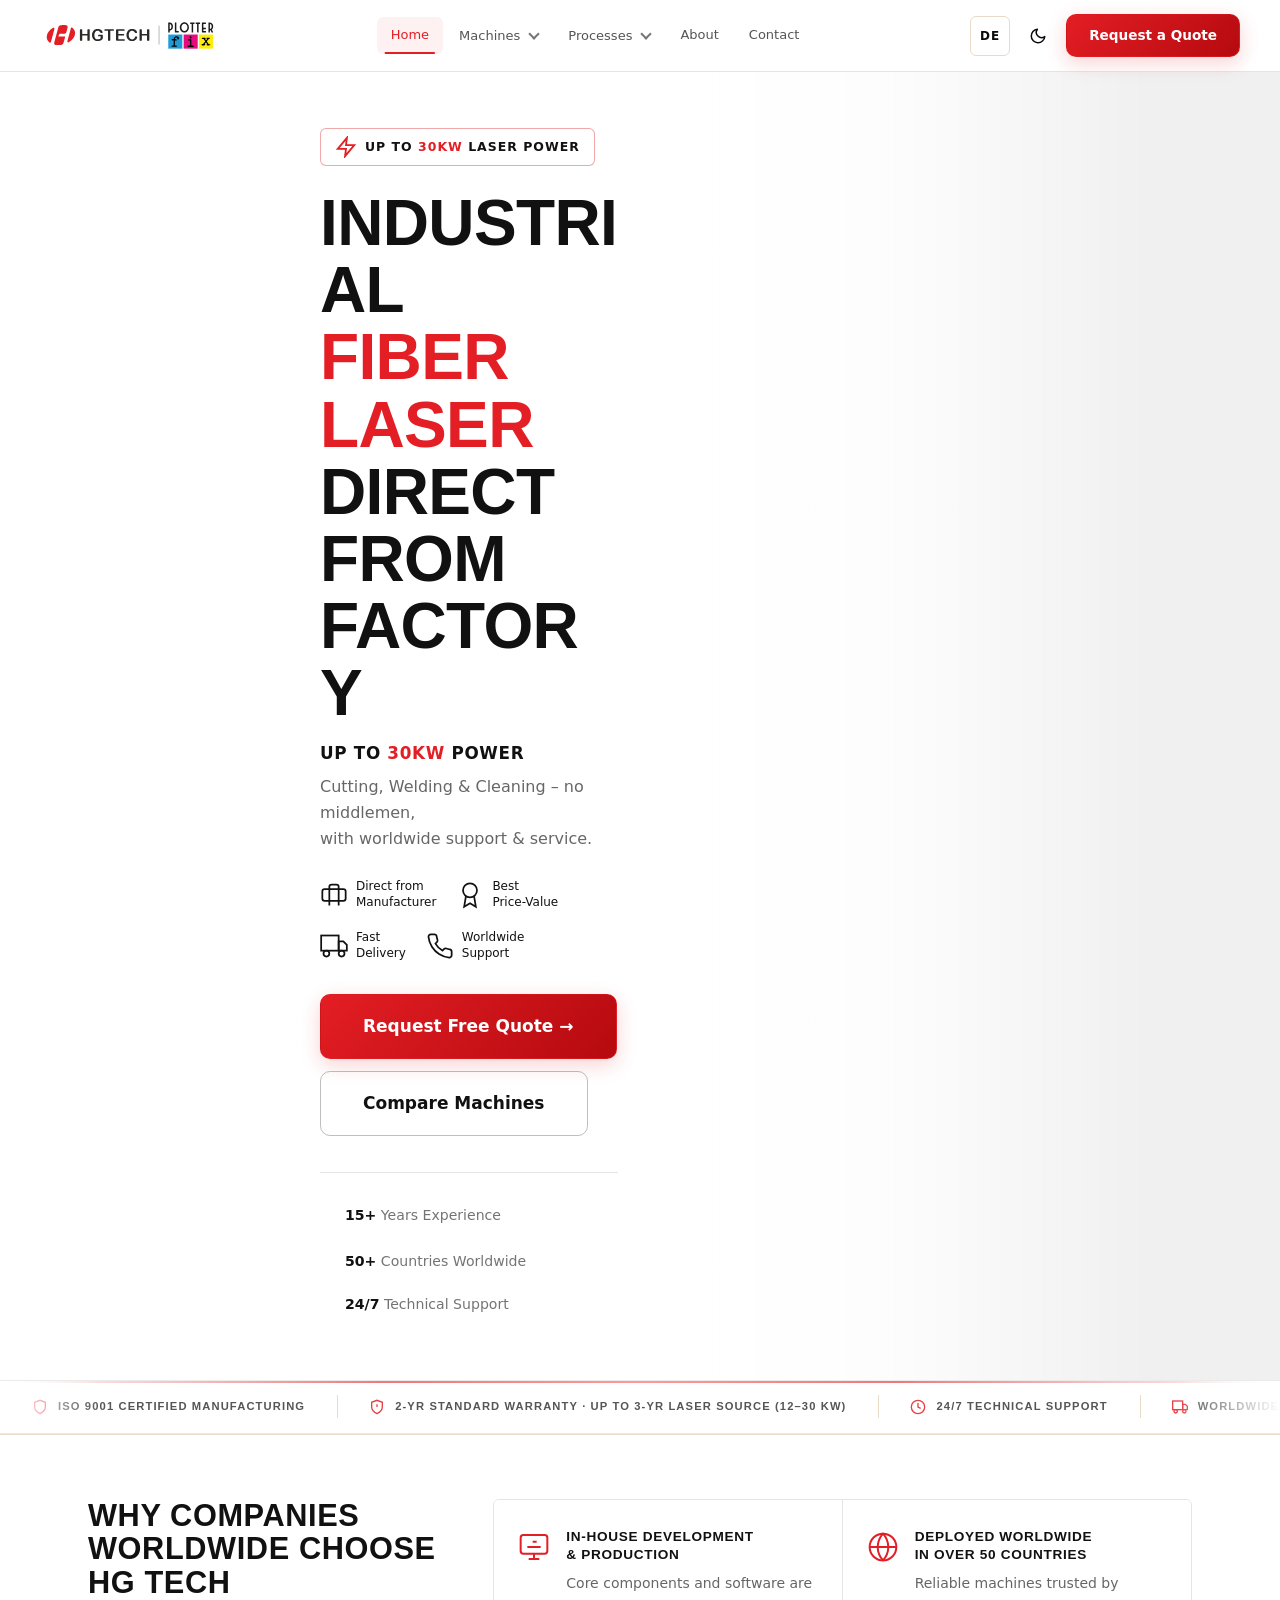
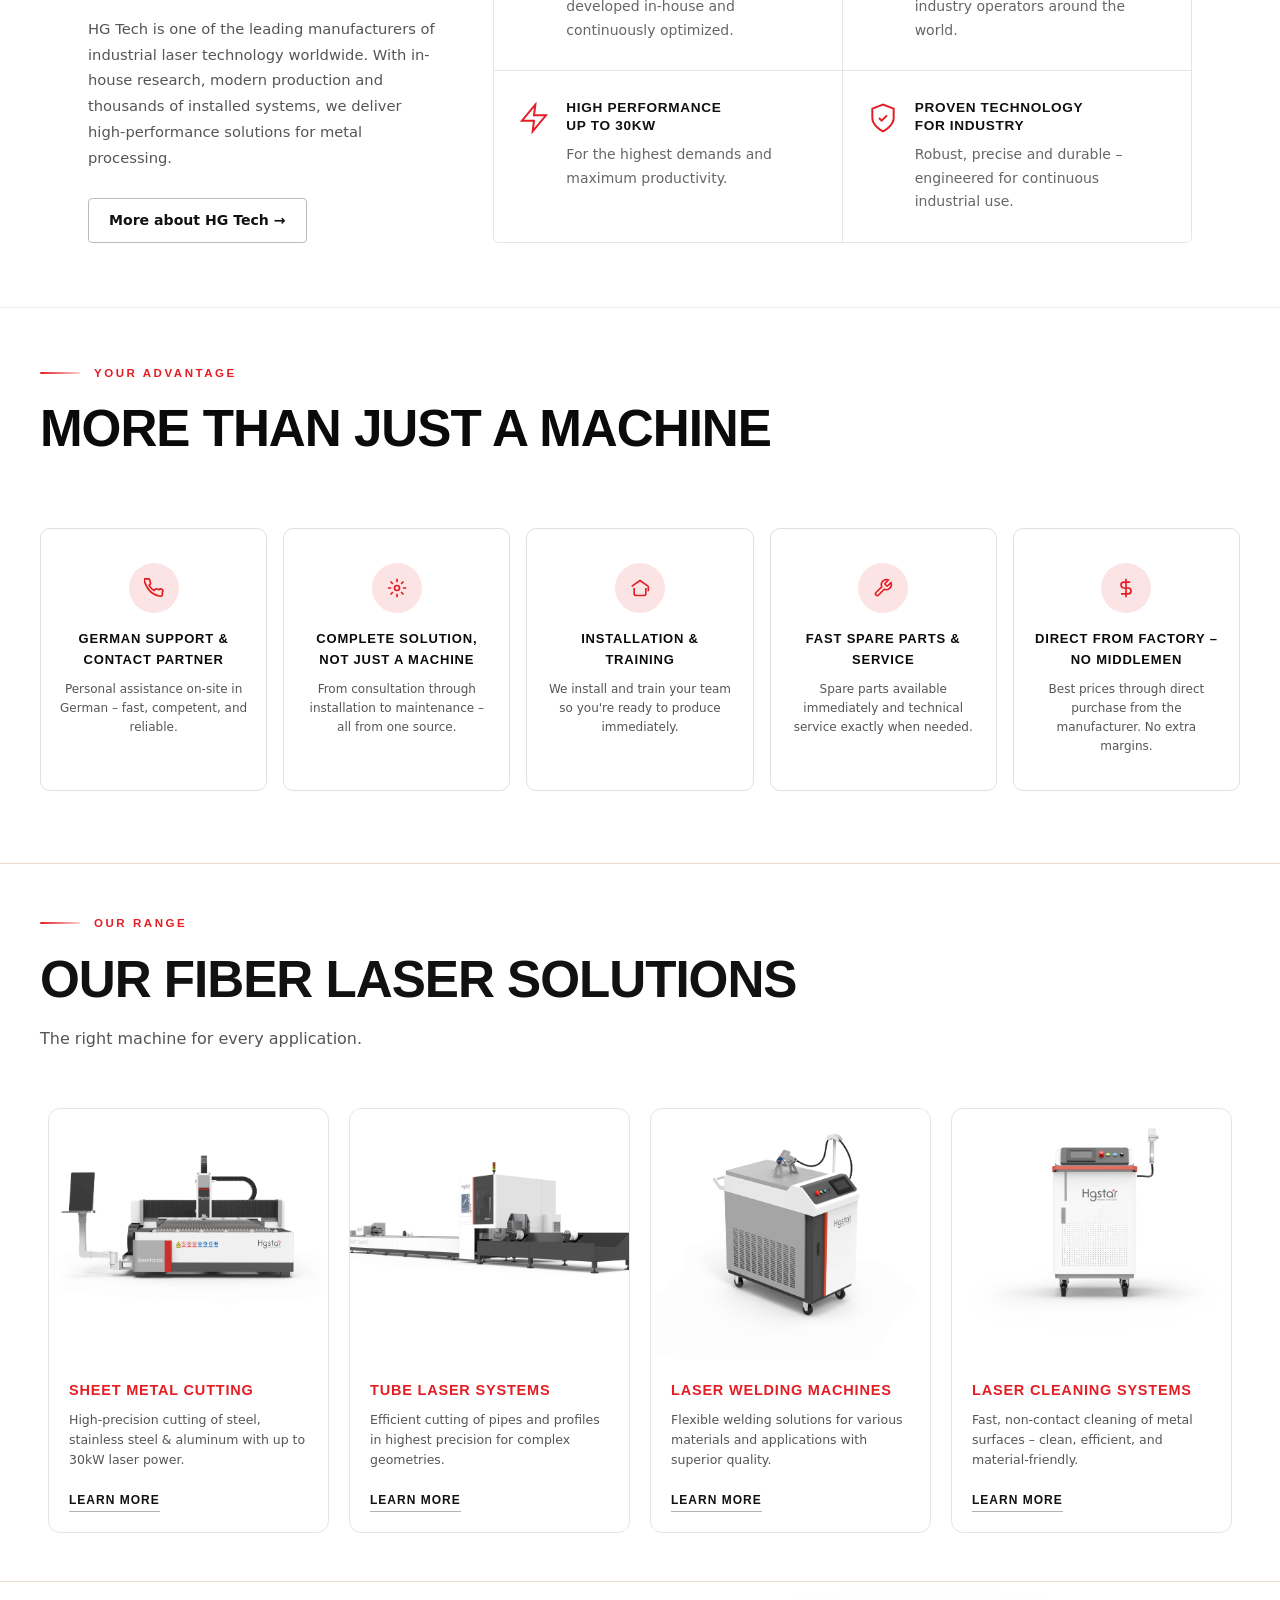
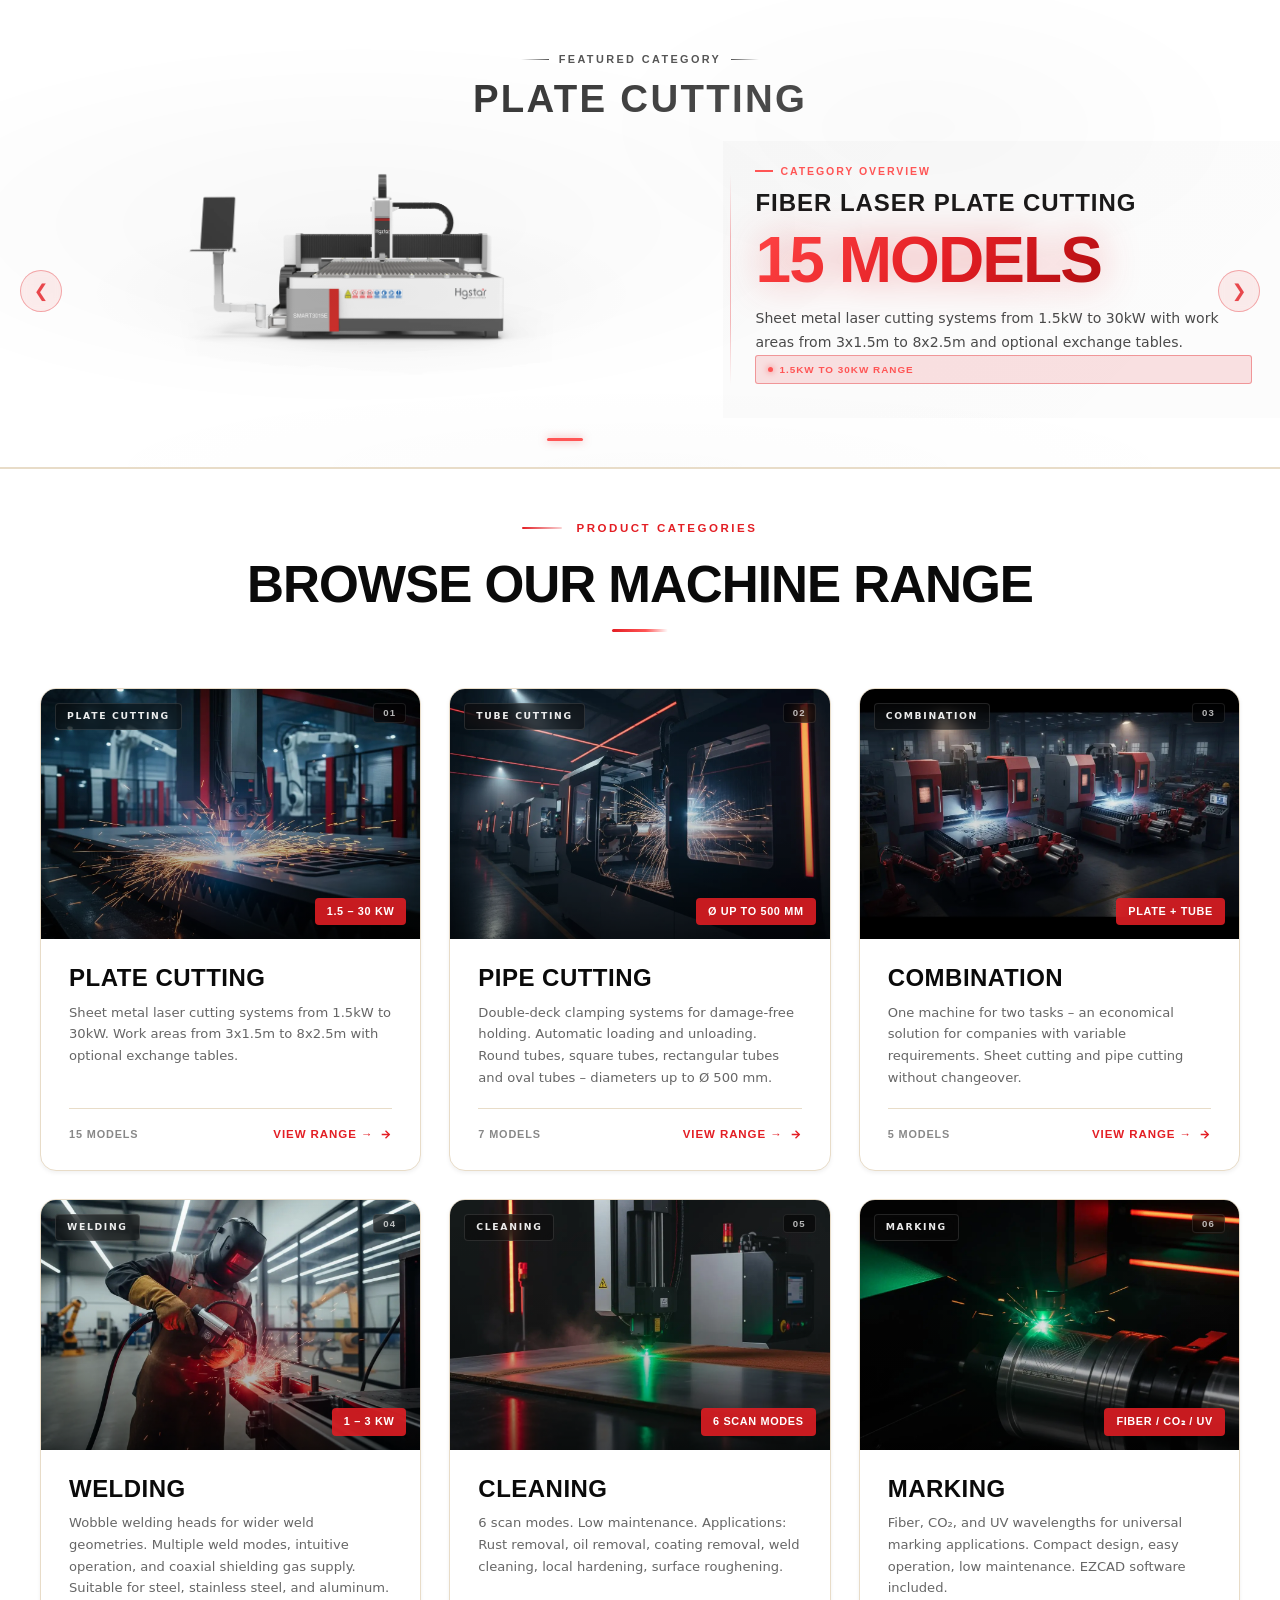
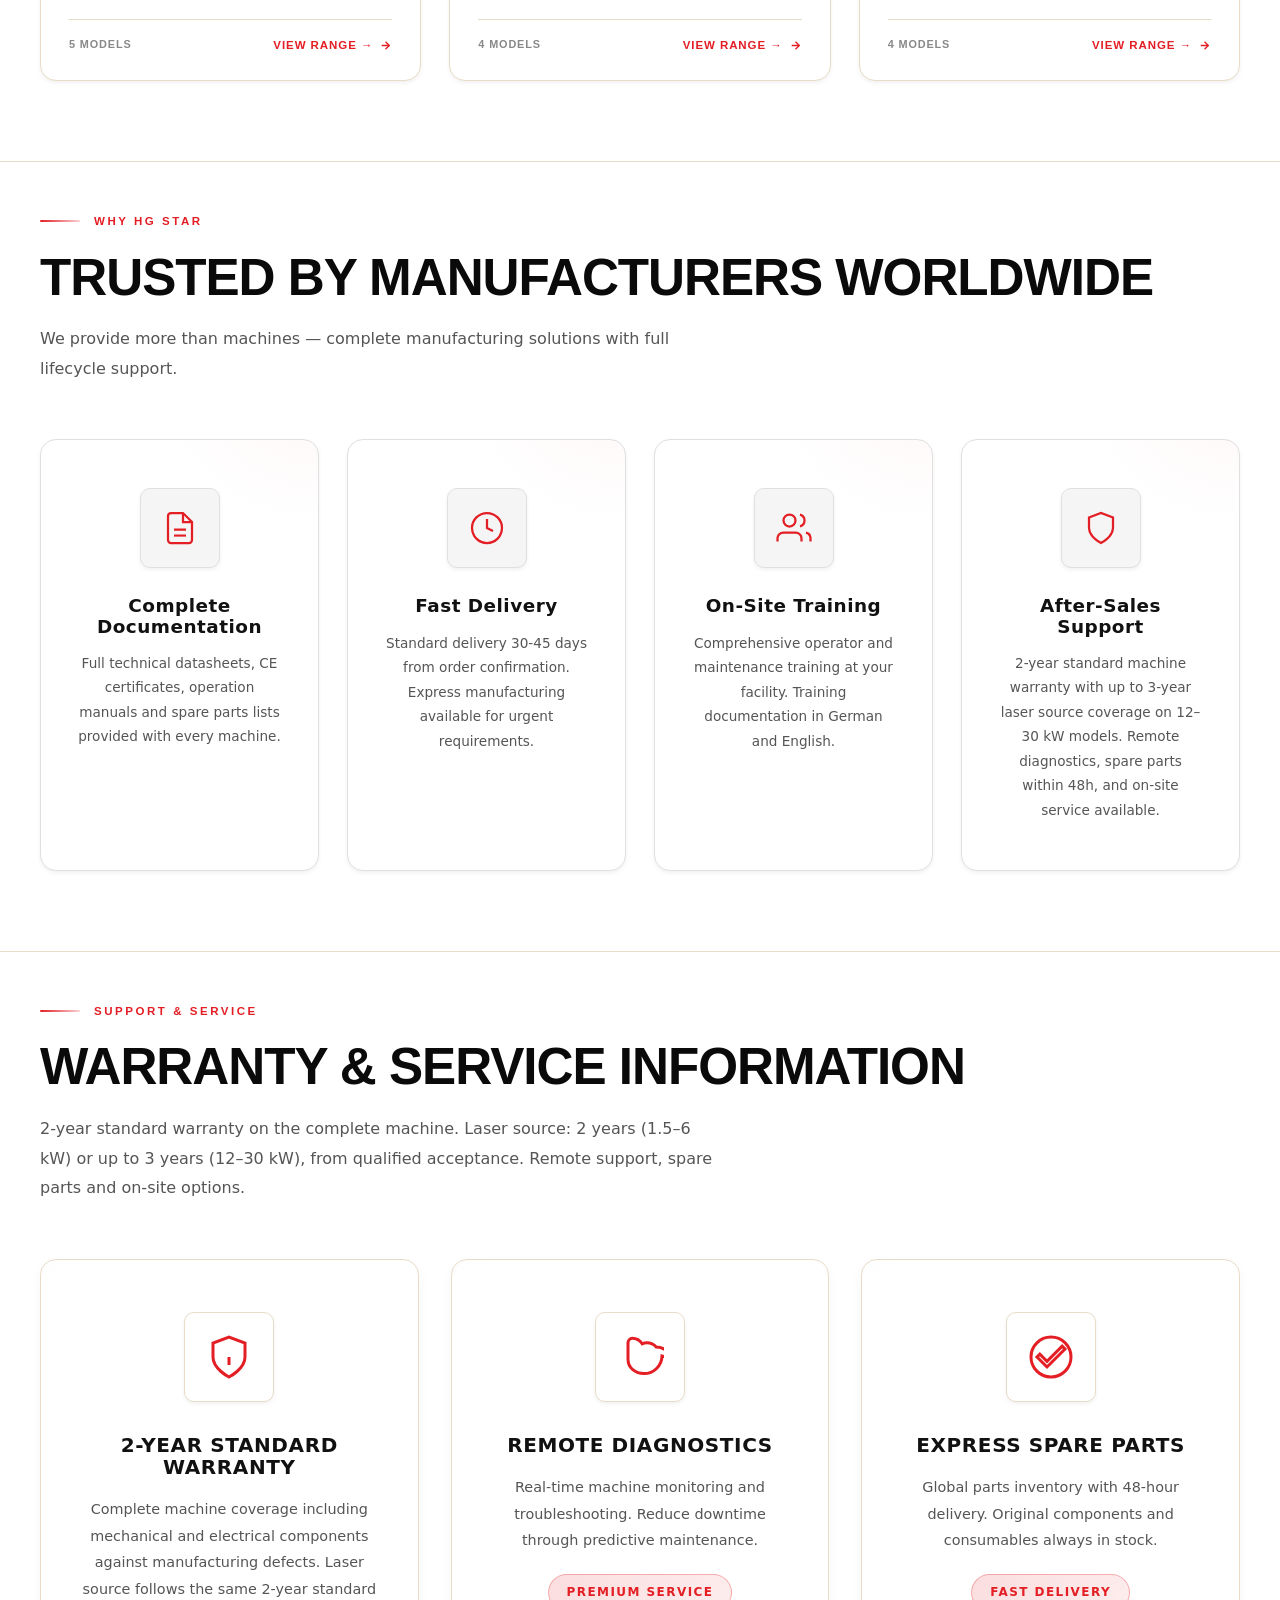
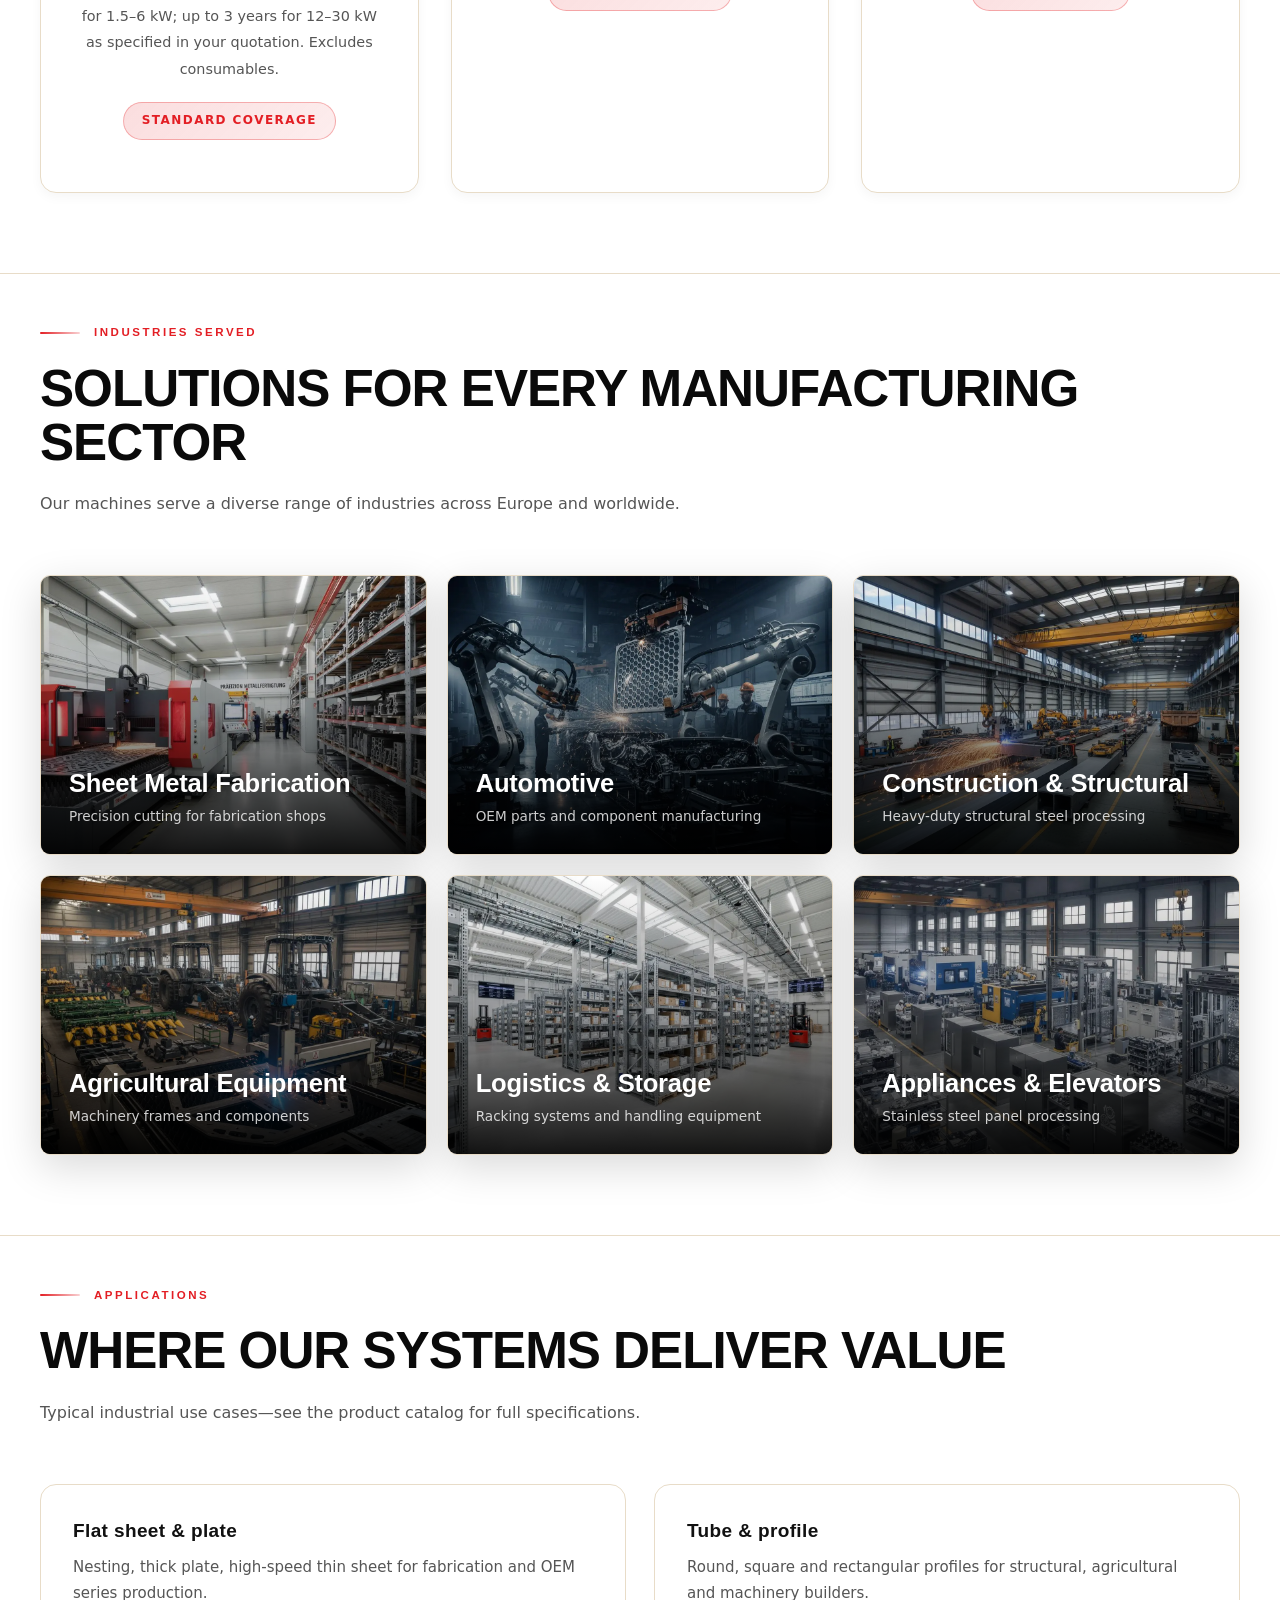
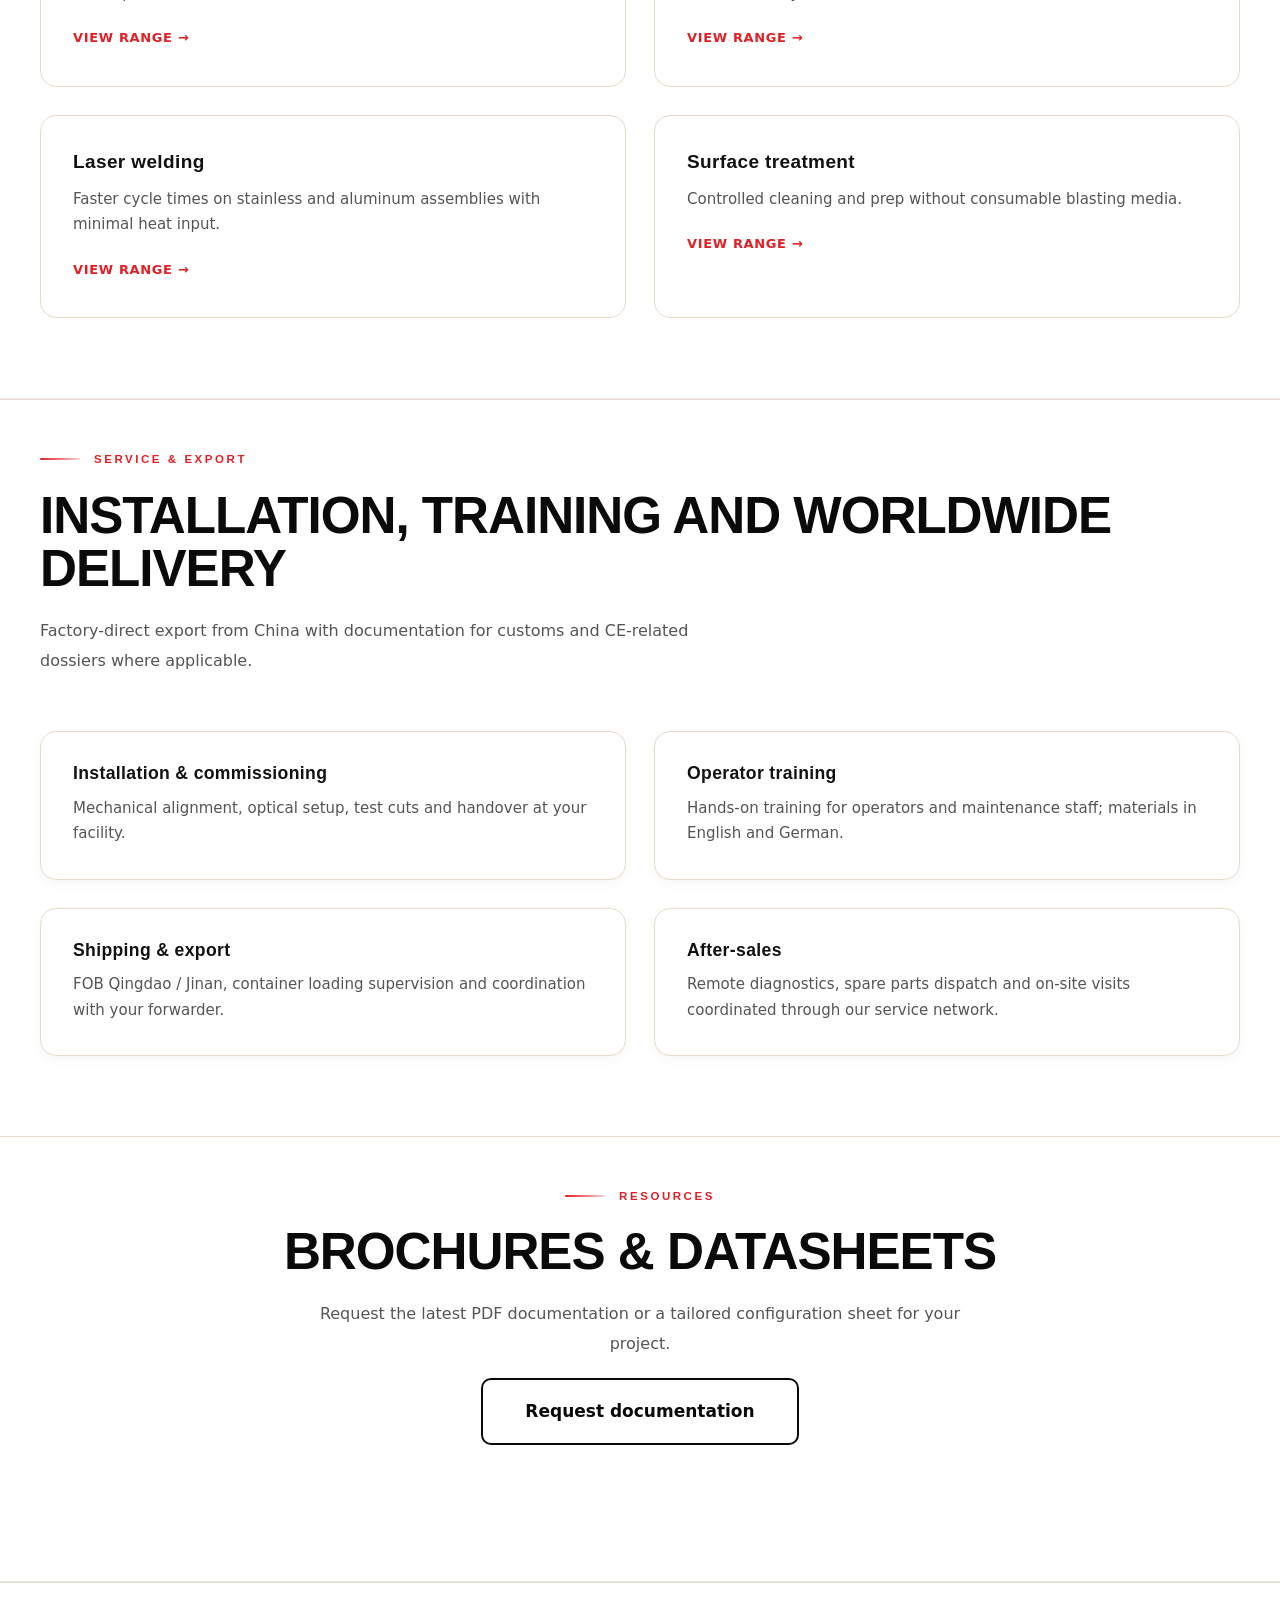
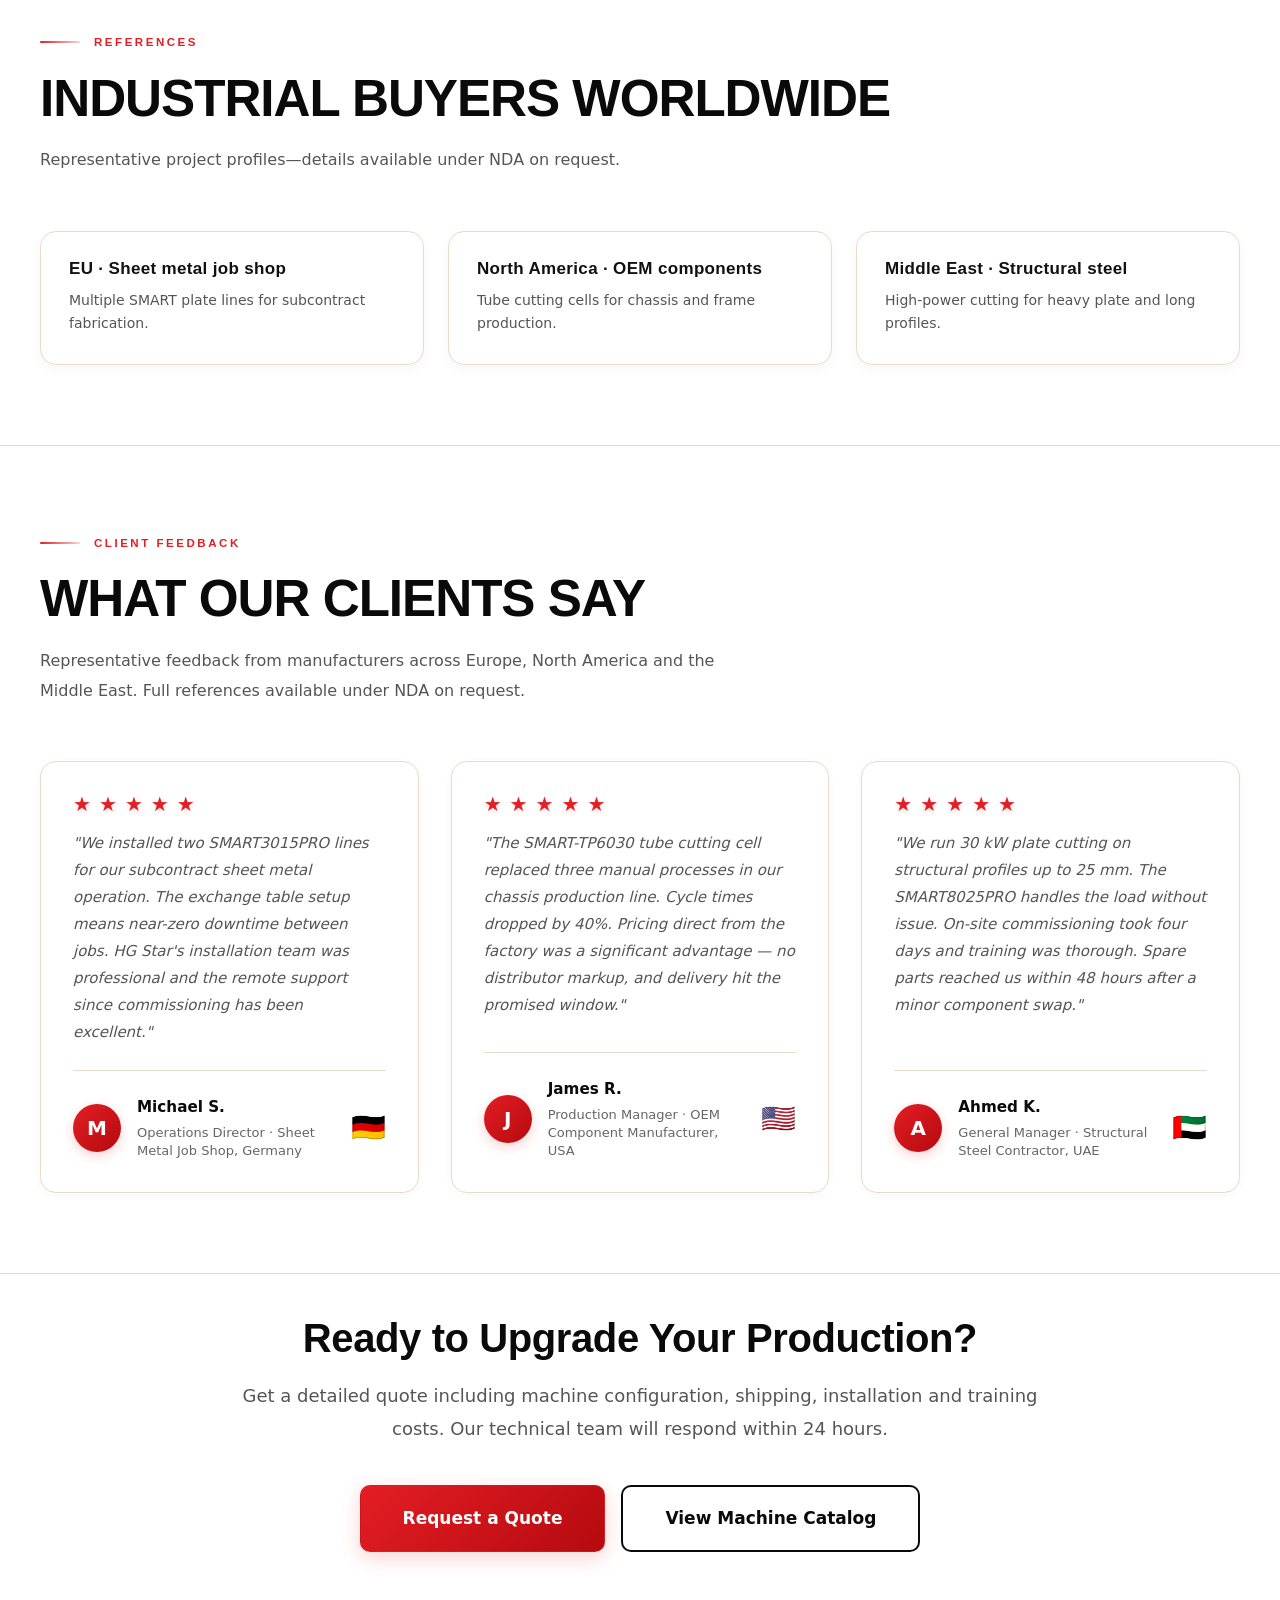
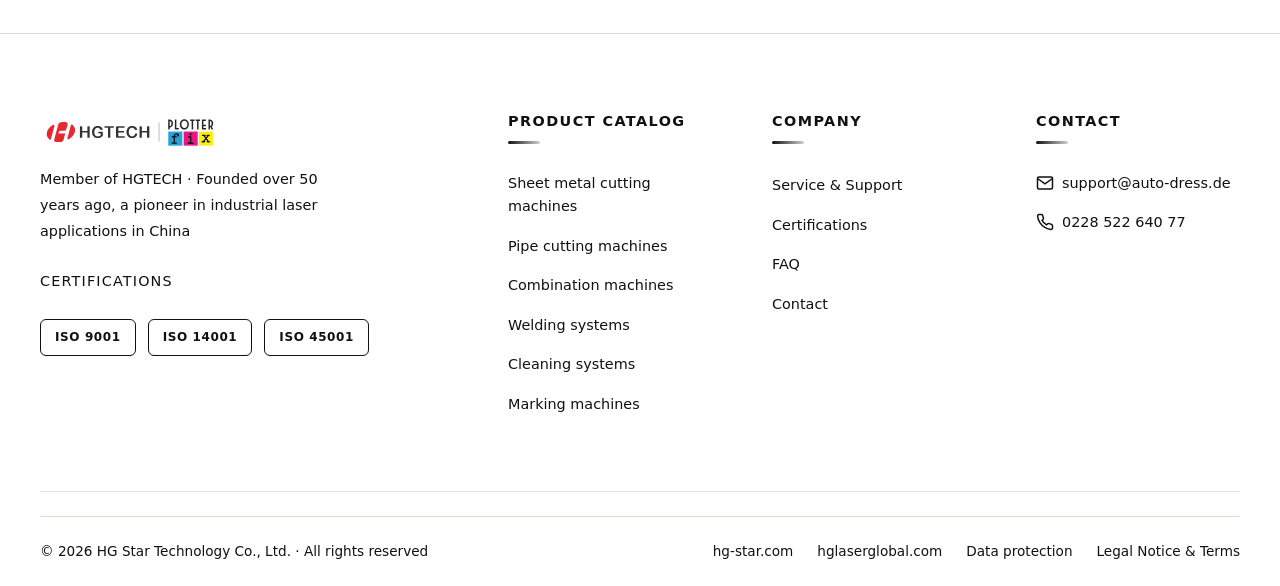
==== commit deff2fbb: "Update site styling, content, translations, and add machine video" ====
--- a/index.html
+++ b/index.html
@@ -191,51 +191,77 @@
 <main id="main-content">
 
 <!-- Hero Section -->
-<section class="hero" aria-label="Hero">
-  <video class="hero-bg-video" autoplay muted loop playsinline>
-    <source src="videos/PlateCutting.mp4" type="video/mp4">
-  </video>
-  <div class="hero-overlay" aria-hidden="true"></div>
-  <div class="container hero-content">
-    <div class="hero-grid">
-      <div class="animate-fade-up">
-        <h1 style="color:var(--red)" data-i18n="hero.homeTitle">Industrielle Laser Maschinen</h1>
-        <p class="hero-desc" data-i18n="hero.description">Factory-direct solutions for sheet metal fabricators, OEMs and industrial manufacturers. Technical consultation, worldwide shipping, installation, training and after-sales support.</p>
-        <div class="hero-actions hero-actions-row">
-          <a href="#categories" class="btn btn-primary btn-lg" data-i18n="hero.cta2">Browse Machines</a>
-          <a href="#resources" class="btn btn-ghost btn-lg" data-i18n="hero.cta3">Download Catalog</a>
-        </div>
-        <div class="hero-stats-row">
-          <div class="hero-stat">
-            <div class="hero-stat-value">15+</div>
-            <div class="hero-stat-label" data-i18n="hero.stat1">Years Experience</div>
-          </div>
-          <div class="hero-stat">
-            <div class="hero-stat-value">50+</div>
-            <div class="hero-stat-label" data-i18n="hero.stat2">Countries Served</div>
-          </div>
-          <div class="hero-stat">
-            <div class="hero-stat-value">30kW</div>
-            <div class="hero-stat-label" data-i18n="hero.stat3">Max Laser Power</div>
-          </div>
-          <div class="hero-stat">
-            <div class="hero-stat-value">3yr</div>
-            <div class="hero-stat-label" data-i18n="hero.stat4">Warranty Available</div>
-          </div>
-          <div class="hero-stat">
-            <div class="hero-stat-value">24/7</div>
-            <div class="hero-stat-label" data-i18n="hero.stat5">Technical Support</div>
-          </div>
-        </div>
-      </div>
-    </div>
+<section class="hero-new" aria-label="Hero">
+  <div class="hero-new-left animate-fade-up">
+
+    <div class="hero-new-badge">
+      <svg width="22" height="22" viewBox="0 0 24 24" fill="none" stroke="currentColor" stroke-width="2" aria-hidden="true"><polygon points="13 2 3 14 12 14 11 22 21 10 12 10 13 2"/></svg>
+      <span data-i18n="heroNew.badge">UP TO <strong>30kW</strong> LASER POWER</span>
+    </div>
+
+    <h1 class="hero-new-title" data-i18n="heroNew.title">
+      INDUSTRIAL<br>
+      <span class="text-red">FIBER LASER</span><br>
+      DIRECT FROM FACTORY
+    </h1>
+    <p class="hero-new-sub" data-i18n="heroNew.sub">UP TO <strong>30kW</strong> POWER</p>
+    <p class="hero-new-desc" data-i18n="heroNew.desc">Cutting, Welding &amp; Cleaning – no middlemen,<br>with worldwide support &amp; service.</p>
+
+    <div class="hero-new-trust">
+      <div class="hero-new-trust-item">
+        <svg width="28" height="28" viewBox="0 0 24 24" fill="none" stroke="currentColor" stroke-width="1.5" aria-hidden="true"><path d="M20 7H4a2 2 0 0 0-2 2v6a2 2 0 0 0 2 2h16a2 2 0 0 0 2-2V9a2 2 0 0 0-2-2z"/><path d="M16 21V5a2 2 0 0 0-2-2h-4a2 2 0 0 0-2 2v16"/></svg>
+        <span data-i18n="heroNew.trust1">Direct from<br>Manufacturer</span>
+      </div>
+      <div class="hero-new-trust-item">
+        <svg width="28" height="28" viewBox="0 0 24 24" fill="none" stroke="currentColor" stroke-width="1.5" aria-hidden="true"><circle cx="12" cy="8" r="6"/><path d="M15.477 12.89L17 22l-5-3-5 3 1.523-9.11"/></svg>
+        <span data-i18n="heroNew.trust2">Best<br>Price-Value</span>
+      </div>
+      <div class="hero-new-trust-item">
+        <svg width="28" height="28" viewBox="0 0 24 24" fill="none" stroke="currentColor" stroke-width="1.5" aria-hidden="true"><rect x="1" y="3" width="15" height="13"/><polygon points="16 8 20 8 23 11 23 16 16 16 16 8"/><circle cx="5.5" cy="18.5" r="2.5"/><circle cx="18.5" cy="18.5" r="2.5"/></svg>
+        <span data-i18n="heroNew.trust3">Fast<br>Delivery</span>
+      </div>
+      <div class="hero-new-trust-item">
+        <svg width="28" height="28" viewBox="0 0 24 24" fill="none" stroke="currentColor" stroke-width="1.5" aria-hidden="true"><path d="M22 16.92v3a2 2 0 0 1-2.18 2 19.79 19.79 0 0 1-8.63-3.07 19.5 19.5 0 0 1-6-6 19.79 19.79 0 0 1-3.07-8.67A2 2 0 0 1 4.11 2h3a2 2 0 0 1 2 1.72 12.84 12.84 0 0 0 .7 2.81 2 2 0 0 1-.45 2.11L8.09 9.91a16 16 0 0 0 6 6l1.27-1.27a2 2 0 0 1 2.11-.45 12.84 12.84 0 0 0 2.81.7A2 2 0 0 1 22 16.92z"/></svg>
+        <span data-i18n="heroNew.trust4">Worldwide<br>Support</span>
+      </div>
+    </div>
+
+    <div class="hero-new-actions">
+      <a href="contact.html" class="btn btn-primary btn-lg" data-i18n="heroNew.cta1">Request Free Quote &rarr;</a>
+      <a href="#categories" class="btn hero-new-outline-btn btn-lg" data-i18n="heroNew.cta2">Compare Machines</a>
+    </div>
+
+    <div class="hero-new-stats">
+      <div class="hero-new-stat">
+        <svg width="18" height="18" viewBox="0 0 24 24" fill="none" stroke="currentColor" stroke-width="1.8" aria-hidden="true"><path d="M17 21v-2a4 4 0 0 0-4-4H5a4 4 0 0 0-4 4v2"/><circle cx="9" cy="7" r="4"/></svg>
+        <span data-i18n="heroNew.stat1"><strong>15+</strong> Years Experience</span>
+      </div>
+      <span class="hero-new-stat-sep" aria-hidden="true">|</span>
+      <div class="hero-new-stat">
+        <svg width="18" height="18" viewBox="0 0 24 24" fill="none" stroke="currentColor" stroke-width="1.8" aria-hidden="true"><circle cx="12" cy="12" r="10"/><line x1="2" y1="12" x2="22" y2="12"/><path d="M12 2a15.3 15.3 0 0 1 4 10 15.3 15.3 0 0 1-4 10 15.3 15.3 0 0 1-4-10 15.3 15.3 0 0 1 4-10z"/></svg>
+        <span data-i18n="heroNew.stat2"><strong>50+</strong> Countries Worldwide</span>
+      </div>
+      <span class="hero-new-stat-sep" aria-hidden="true">|</span>
+      <div class="hero-new-stat">
+        <svg width="18" height="18" viewBox="0 0 24 24" fill="none" stroke="currentColor" stroke-width="1.8" aria-hidden="true"><circle cx="12" cy="12" r="10"/><polyline points="12 6 12 12 16 14"/></svg>
+        <span data-i18n="heroNew.stat3"><strong>24/7</strong> Technical Support</span>
+      </div>
+    </div>
+
+  </div>
+
+  <!-- Right side: full-bleed machine image, no container -->
+  <div class="hero-new-right" aria-hidden="true">
+    <video class="hero-new-machine-img" autoplay muted loop playsinline>
+      <source src="videos/Machine_rotating.mp4" type="video/mp4">
+    </video>
+    <div class="hero-new-right-overlay"></div>
   </div>
 </section>
 
 <!-- Trust Bar -->
 <div class="trust-bar" aria-label="Trust highlights">
   <div class="trust-track">
-    <!-- set 1 -->
     <div class="trust-items">
       <div class="trust-item">
         <svg width="16" height="16" viewBox="0 0 24 24" fill="none" stroke="currentColor" stroke-width="2" aria-hidden="true"><path d="M12 22s8-4 8-10V5l-8-3-8 3v7c0 6 8 10 8 10z"/></svg>
@@ -258,7 +284,6 @@
         <span data-i18n="trustBar.experience">15+ Years Industry Experience</span>
       </div>
     </div>
-    <!-- set 2 (duplicate for seamless loop) -->
     <div class="trust-items" aria-hidden="true">
       <div class="trust-item">
         <svg width="16" height="16" viewBox="0 0 24 24" fill="none" stroke="currentColor" stroke-width="2" aria-hidden="true"><path d="M12 22s8-4 8-10V5l-8-3-8 3v7c0 6 8 10 8 10z"/></svg>
@@ -283,6 +308,168 @@
     </div>
   </div>
 </div>
+
+<!-- Why Choose Section (under hero) -->
+<section class="why-hgtech-section" aria-label="Why companies worldwide choose HG Tech">
+  <div class="why-hgtech-inner">
+
+    <div class="why-hgtech-left">
+      <h2 class="why-hgtech-title" data-i18n="whyHgtech.title">WHY COMPANIES<br>WORLDWIDE CHOOSE<br>HG TECH</h2>
+      <p class="why-hgtech-desc" data-i18n="whyHgtech.desc">HG Tech is one of the leading manufacturers of industrial laser technology worldwide. With in-house research, modern production and thousands of installed systems, we deliver high-performance solutions for metal processing.</p>
+      <a href="about.html" class="why-hgtech-link" data-i18n="whyHgtech.link">More about HG Tech &rarr;</a>
+    </div>
+
+    <div class="why-hgtech-grid">
+      <div class="why-hgtech-card">
+        <div class="why-hgtech-icon">
+          <svg width="32" height="32" viewBox="0 0 24 24" fill="none" stroke="currentColor" stroke-width="1.5" aria-hidden="true"><rect x="2" y="3" width="20" height="14" rx="2"/><path d="M8 21h8M12 17v4"/><path d="M7 8h.01M11 8h3M7 12h10"/></svg>
+        </div>
+        <div>
+          <h3 class="why-hgtech-card-title" data-i18n="whyHgtech.card1Title">IN-HOUSE DEVELOPMENT<br>&amp; PRODUCTION</h3>
+          <p class="why-hgtech-card-desc" data-i18n="whyHgtech.card1Desc">Core components and software are developed in-house and continuously optimized.</p>
+        </div>
+      </div>
+      <div class="why-hgtech-card">
+        <div class="why-hgtech-icon">
+          <svg width="32" height="32" viewBox="0 0 24 24" fill="none" stroke="currentColor" stroke-width="1.5" aria-hidden="true"><circle cx="12" cy="12" r="10"/><line x1="2" y1="12" x2="22" y2="12"/><path d="M12 2a15.3 15.3 0 0 1 4 10 15.3 15.3 0 0 1-4 10 15.3 15.3 0 0 1-4-10 15.3 15.3 0 0 1 4-10z"/></svg>
+        </div>
+        <div>
+          <h3 class="why-hgtech-card-title" data-i18n="whyHgtech.card2Title">DEPLOYED WORLDWIDE<br>IN OVER 50 COUNTRIES</h3>
+          <p class="why-hgtech-card-desc" data-i18n="whyHgtech.card2Desc">Reliable machines trusted by industry operators around the world.</p>
+        </div>
+      </div>
+      <div class="why-hgtech-card">
+        <div class="why-hgtech-icon">
+          <svg width="32" height="32" viewBox="0 0 24 24" fill="none" stroke="currentColor" stroke-width="1.5" aria-hidden="true"><polygon points="13 2 3 14 12 14 11 22 21 10 12 10 13 2"/></svg>
+        </div>
+        <div>
+          <h3 class="why-hgtech-card-title" data-i18n="whyHgtech.card3Title">HIGH PERFORMANCE<br>UP TO 30kW</h3>
+          <p class="why-hgtech-card-desc" data-i18n="whyHgtech.card3Desc">For the highest demands and maximum productivity.</p>
+        </div>
+      </div>
+      <div class="why-hgtech-card">
+        <div class="why-hgtech-icon">
+          <svg width="32" height="32" viewBox="0 0 24 24" fill="none" stroke="currentColor" stroke-width="1.5" aria-hidden="true"><path d="M12 22s8-4 8-10V5l-8-3-8 3v7c0 6 8 10 8 10z"/><polyline points="9 12 11 14 15 10"/></svg>
+        </div>
+        <div>
+          <h3 class="why-hgtech-card-title" data-i18n="whyHgtech.card4Title">PROVEN TECHNOLOGY<br>FOR INDUSTRY</h3>
+          <p class="why-hgtech-card-desc" data-i18n="whyHgtech.card4Desc">Robust, precise and durable – engineered for continuous industrial use.</p>
+        </div>
+      </div>
+    </div>
+
+  </div>
+</section>
+
+<!-- Advantages Section - Dark -->
+<section class="advantages-section reveal" aria-label="Advantages">
+  <div class="container">
+    <div class="advantages-header">
+      <div class="section-label" style="color: var(--red);" data-i18n="advantages.label">Your Advantage</div>
+      <h2 class="section-title" data-i18n="advantages.title">More Than Just a Machine</h2>
+    </div>
+
+    <div class="advantages-grid">
+      <div class="advantage-item">
+        <div class="advantage-icon">
+          <svg width="20" height="20" fill="none" stroke="currentColor" stroke-width="2" viewBox="0 0 24 24" aria-hidden="true"><path d="M22 16.92v3a2 2 0 01-2.18 2 19.79 19.79 0 01-8.63-3.07A19.5 19.5 0 013.07 9.81 19.79 19.79 0 010 1.13 2 2 0 012 .99h3a2 2 0 012 1.72c.127.96.361 1.9.7 2.81a2 2 0 01-.45 2.11L6.09 8.91a16 16 0 006 6l1.27-1.27a2 2 0 012.11-.45c.9.339 1.85.573 2.81.7A2 2 0 0122 16.92z"/></svg>
+        </div>
+        <div class="advantage-title" data-i18n="advantages.support">German Support & Contact Partner</div>
+        <p class="advantage-text" data-i18n="advantages.support_desc">Personal assistance on-site in German – fast, competent, and reliable.</p>
+      </div>
+      <div class="advantage-item">
+        <div class="advantage-icon">
+          <svg width="20" height="20" fill="none" stroke="currentColor" stroke-width="2" viewBox="0 0 24 24" aria-hidden="true"><circle cx="12" cy="12" r="3"/><path d="M12 1v4M12 19v4M4.22 4.22l2.83 2.83M16.95 16.95l2.83 2.83M1 12h4M19 12h4M4.22 19.78l2.83-2.83M16.95 7.05l2.83-2.83"/></svg>
+        </div>
+        <div class="advantage-title" data-i18n="advantages.complete">Complete Solution, Not Just a Machine</div>
+        <p class="advantage-text" data-i18n="advantages.complete_desc">From consultation through installation to maintenance – all from one source.</p>
+      </div>
+      <div class="advantage-item">
+        <div class="advantage-icon">
+          <svg width="20" height="20" fill="none" stroke="currentColor" stroke-width="2" viewBox="0 0 24 24" aria-hidden="true"><path d="M22 10v6M2 10l10-7 10 7M5 12v7a2 2 0 002 2h10a2 2 0 002-2v-7"/></svg>
+        </div>
+        <div class="advantage-title" data-i18n="advantages.install">Installation & Training</div>
+        <p class="advantage-text" data-i18n="advantages.install_desc">We install and train your team so you're ready to produce immediately.</p>
+      </div>
+      <div class="advantage-item">
+        <div class="advantage-icon">
+          <svg width="20" height="20" fill="none" stroke="currentColor" stroke-width="2" viewBox="0 0 24 24" aria-hidden="true"><path d="M14.7 6.3a1 1 0 000 1.4l1.6 1.6a1 1 0 001.4 0l3.77-3.77a6 6 0 01-7.94 7.94l-6.91 6.91a2.12 2.12 0 01-3-3l6.91-6.91a6 6 0 017.94-7.94l-3.76 3.76z"/></svg>
+        </div>
+        <div class="advantage-title" data-i18n="advantages.parts">Fast Spare Parts & Service</div>
+        <p class="advantage-text" data-i18n="advantages.parts_desc">Spare parts available immediately and technical service exactly when needed.</p>
+      </div>
+      <div class="advantage-item">
+        <div class="advantage-icon">
+          <svg width="20" height="20" fill="none" stroke="currentColor" stroke-width="2" viewBox="0 0 24 24" aria-hidden="true"><line x1="12" y1="1" x2="12" y2="23"/><path d="M17 5H9.5a3.5 3.5 0 000 7h5a3.5 3.5 0 010 7H6"/></svg>
+        </div>
+        <div class="advantage-title" data-i18n="advantages.direct">Direct from Factory – No Middlemen</div>
+        <p class="advantage-text" data-i18n="advantages.direct_desc">Best prices through direct purchase from the manufacturer. No extra margins.</p>
+      </div>
+    </div>
+
+  </div>
+</section>
+
+<!-- Products Showcase Section -->
+<section class="template-products-section reveal" aria-label="Products showcase">
+  <div class="container">
+    <div class="products-header">
+      <div class="section-label" data-i18n="products.label">Our Range</div>
+      <h2 class="section-title" data-i18n="products.title">Our Fiber Laser Solutions</h2>
+      <p class="products-sub" data-i18n="products.subtitle">The right machine for every application.</p>
+    </div>
+
+    <div class="template-products-grid">
+      <div class="template-prod-card reveal">
+        <img src="img/machines/PlateCutting.webp" alt="Sheet Metal Cutting Laser Machine" class="prod-card-image"/>
+        <div class="template-prod-body">
+          <div class="template-prod-name" data-i18n="products.cutting">Sheet Metal Cutting</div>
+          <p class="template-prod-desc" data-i18n="products.cutting_desc">High-precision cutting of steel, stainless steel & aluminum with up to 30kW laser power.</p>
+          <a href="plate-cutting.html" class="template-prod-link" data-i18n="products.learnMore">
+            Learn More
+            <svg width="10" height="10" fill="none" stroke="currentColor" stroke-width="2.5" viewBox="0 0 24 24" aria-hidden="true"><path d="M5 12h14M12 5l7 7-7 7"/></svg>
+          </a>
+        </div>
+      </div>
+
+      <div class="template-prod-card reveal">
+        <img src="img/machines/PipeCutting.webp" alt="Tube Laser Cutting Machine" class="prod-card-image"/>
+        <div class="template-prod-body">
+          <div class="template-prod-name" data-i18n="products.tube">Tube Laser Systems</div>
+          <p class="template-prod-desc" data-i18n="products.tube_desc">Efficient cutting of pipes and profiles in highest precision for complex geometries.</p>
+          <a href="tube-cutting.html" class="template-prod-link" data-i18n="products.learnMore">
+            Learn More
+            <svg width="10" height="10" fill="none" stroke="currentColor" stroke-width="2.5" viewBox="0 0 24 24" aria-hidden="true"><path d="M5 12h14M12 5l7 7-7 7"/></svg>
+          </a>
+        </div>
+      </div>
+
+      <div class="template-prod-card reveal">
+        <img src="img/machines/welding.webp" alt="Laser Welding Machine" class="prod-card-image"/>
+        <div class="template-prod-body">
+          <div class="template-prod-name" data-i18n="products.welding_name">Laser Welding Machines</div>
+          <p class="template-prod-desc" data-i18n="products.welding_desc">Flexible welding solutions for various materials and applications with superior quality.</p>
+          <a href="laser-welding.html" class="template-prod-link" data-i18n="products.learnMore">
+            Learn More
+            <svg width="10" height="10" fill="none" stroke="currentColor" stroke-width="2.5" viewBox="0 0 24 24" aria-hidden="true"><path d="M5 12h14M12 5l7 7-7 7"/></svg>
+          </a>
+        </div>
+      </div>
+
+      <div class="template-prod-card reveal">
+        <img src="img/machines/Cleaning.webp" alt="Laser Cleaning Machine" class="prod-card-image"/>
+        <div class="template-prod-body">
+          <div class="template-prod-name" data-i18n="products.cleaning_name">Laser Cleaning Systems</div>
+          <p class="template-prod-desc" data-i18n="products.cleaning_desc">Fast, non-contact cleaning of metal surfaces – clean, efficient, and material-friendly.</p>
+          <a href="laser-cleaning.html" class="template-prod-link" data-i18n="products.learnMore">
+            Learn More
+            <svg width="10" height="10" fill="none" stroke="currentColor" stroke-width="2.5" viewBox="0 0 24 24" aria-hidden="true"><path d="M5 12h14M12 5l7 7-7 7"/></svg>
+          </a>
+        </div>
+      </div>
+    </div>
+  </div>
+</section>
 
 <!-- Premium Product Slider Section -->
 <section class="premium-slider-section" aria-label="Premium product spotlight">
@@ -433,12 +620,12 @@
 </section>
 
 <!-- Why Choose Section -->
-<section class="section section-alt" aria-labelledby="why-heading" style="background: #ffffff;">
-  <div class="container">
-    <div class="section-header text-center reveal">
+<section class="section section-alt" aria-labelledby="why-heading">
+  <div class="container">
+    <div class="section-header reveal">
       <div class="section-label" data-i18n="whyChoose.label">Why HG Star</div>
       <h2 class="section-title" id="why-heading" data-i18n="whyChoose.title">Trusted by Manufacturers Worldwide</h2>
-      <p class="section-desc" data-i18n="whyChoose.description" style="margin:0 auto">We provide more than machines — complete manufacturing solutions with full lifecycle support.</p>
+      <p class="section-desc" data-i18n="whyChoose.description">We provide more than machines — complete manufacturing solutions with full lifecycle support.</p>
     </div>
     <div class="why-grid">
       <div class="why-card reveal">
@@ -474,12 +661,12 @@
 </section>
 
 <!-- Warranty & Service Section -->
-<section class="section" aria-labelledby="warranty-heading" style="background: #ffffff;">
-  <div class="container">
-    <div class="section-header text-center reveal">
+<section class="section" aria-labelledby="warranty-heading">
+  <div class="container">
+    <div class="section-header reveal">
       <div class="section-label" data-i18n="warranty.label">Complete Lifecycle Support</div>
       <h2 class="section-title" id="warranty-heading" data-i18n="warranty.title">Warranty & Service Information</h2>
-      <p class="section-desc" data-i18n="warranty.description" style="margin:0 auto">Comprehensive protection and support throughout your machine's lifecycle with flexible warranty options and premium service packages.</p>
+      <p class="section-desc" data-i18n="warranty.description">Comprehensive protection and support throughout your machine's lifecycle with flexible warranty options and premium service packages.</p>
     </div>
     <div class="feature-grid">
       <div class="feature-card reveal">
@@ -520,10 +707,10 @@
 <!-- Industries Section -->
 <section class="section" aria-labelledby="ind-heading">
   <div class="container">
-    <div class="section-header text-center reveal">
+    <div class="section-header reveal">
       <div class="section-label" data-i18n="industries.label">Industries Served</div>
       <h2 class="section-title" id="ind-heading" data-i18n="industries.title">Solutions for Every Manufacturing Sector</h2>
-      <p class="section-desc" data-i18n="industries.description" style="margin:0 auto">Our machines serve a diverse range of industries across Europe and worldwide.</p>
+      <p class="section-desc" data-i18n="industries.description">Our machines serve a diverse range of industries across Europe and worldwide.</p>
     </div>
     <div class="industry-grid">
       <div class="industry-card reveal">
@@ -573,9 +760,9 @@
 </section>
 
 <!-- Applications -->
-<section class="section section-muted" id="applications" aria-labelledby="app-heading" style="background: #ffffff;">
-  <div class="container">
-    <div class="section-header reveal">
+<section class="section section-muted" id="applications" aria-labelledby="app-heading">
+  <div class="container">
+    <div class="section-header text-center reveal">
       <div class="section-label" data-i18n="homepage.applicationsLabel">Applications</div>
       <h2 class="section-title" id="app-heading" data-i18n="homepage.applicationsTitle">Where our systems deliver value</h2>
       <p class="section-desc" data-i18n="homepage.applicationsDesc">Typical industrial use cases—see the product catalog for full specifications.</p>
@@ -606,12 +793,12 @@
 </section>
 
 <!-- Service & export -->
-<section class="section" id="service-export" aria-labelledby="svc-heading" style="background: #ffffff;">
-  <div class="container">
-    <div class="section-header text-center reveal">
+<section class="section" id="service-export" aria-labelledby="svc-heading">
+  <div class="container">
+    <div class="section-header reveal">
       <div class="section-label" data-i18n="homepage.serviceLabel">Service & export</div>
       <h2 class="section-title" id="svc-heading" data-i18n="homepage.serviceTitle">Installation, training and worldwide delivery</h2>
-      <p class="section-desc" data-i18n="homepage.serviceDesc" style="margin:0 auto">Factory-direct export from China with documentation for customs and CE-related dossiers where applicable.</p>
+      <p class="section-desc" data-i18n="homepage.serviceDesc">Factory-direct export from China with documentation for customs and CE-related dossiers where applicable.</p>
     </div>
     <div class="b2b-service-grid reveal">
       <div class="b2b-service-item">
@@ -635,7 +822,7 @@
 </section>
 
 <!-- Resources -->
-<section class="section section-muted" id="resources" aria-labelledby="res-heading" style="background: #ffffff;">
+<section class="section section-muted" id="resources" aria-labelledby="res-heading">
   <div class="container">
     <div class="section-header text-center reveal">
       <div class="section-label" data-i18n="homepage.resourcesLabel">Resources</div>
@@ -649,10 +836,10 @@
 <!-- References -->
 <section class="section" id="references" aria-labelledby="ref-heading">
   <div class="container">
-    <div class="section-header text-center reveal">
+    <div class="section-header reveal">
       <div class="section-label" data-i18n="homepage.referencesLabel">References</div>
       <h2 class="section-title" id="ref-heading" data-i18n="homepage.referencesTitle">Industrial buyers worldwide</h2>
-      <p class="section-desc" data-i18n="homepage.referencesDesc" style="margin:0 auto">Representative project profiles—details available under NDA on request.</p>
+      <p class="section-desc" data-i18n="homepage.referencesDesc">Representative project profiles—details available under NDA on request.</p>
     </div>
     <div class="b2b-ref-grid reveal">
       <div class="b2b-ref-card">
@@ -675,10 +862,10 @@
 <section class="testimonials-section" aria-labelledby="testimonials-heading">
   <div class="testimonials-bg-glow"></div>
   <div class="container">
-    <div class="section-header text-center reveal">
-      <div class="section-label">Client Feedback</div>
-      <h2 class="section-title" id="testimonials-heading">What Our Clients Say</h2>
-      <p class="section-desc" style="margin:0 auto">Representative feedback from manufacturers across Europe, North America and the Middle East. Full references available under NDA on request.</p>
+    <div class="section-header reveal">
+      <div class="section-label" data-i18n="testimonials.label">Client Feedback</div>
+      <h2 class="section-title" id="testimonials-heading" data-i18n="testimonials.title">What Our Clients Say</h2>
+      <p class="section-desc" data-i18n="testimonials.desc">Representative feedback from manufacturers across Europe, North America and the Middle East. Full references available under NDA on request.</p>
     </div>
     <div class="testimonials-grid reveal">
       <div class="testimonial-card">
@@ -689,12 +876,12 @@
           <span class="star">★</span>
           <span class="star">★</span>
         </div>
-        <p class="testimonial-text">"We installed two SMART3015PRO lines for our subcontract sheet metal operation. The exchange table setup means near-zero downtime between jobs. HG Star's installation team was professional and the remote support since commissioning has been excellent."</p>
+        <p class="testimonial-text" data-i18n="testimonials.t1text">"We installed two SMART3015PRO lines for our subcontract sheet metal operation. The exchange table setup means near-zero downtime between jobs. HG Star's installation team was professional and the remote support since commissioning has been excellent."</p>
         <div class="testimonial-author">
           <div class="author-initials">M</div>
           <div class="author-info">
-            <div class="author-name">Michael S.</div>
-            <div class="author-role">Operations Director · Sheet Metal Job Shop, Germany</div>
+            <div class="author-name" data-i18n="testimonials.t1name">Michael S.</div>
+            <div class="author-role" data-i18n="testimonials.t1role">Operations Director · Sheet Metal Job Shop, Germany</div>
           </div>
           <div class="author-flag">🇩🇪</div>
         </div>
@@ -707,12 +894,12 @@
           <span class="star">★</span>
           <span class="star">★</span>
         </div>
-        <p class="testimonial-text">"The SMART-TP6030 tube cutting cell replaced three manual processes in our chassis production line. Cycle times dropped by 40%. Pricing direct from the factory was a significant advantage — no distributor markup, and delivery hit the promised window."</p>
+        <p class="testimonial-text" data-i18n="testimonials.t2text">"The SMART-TP6030 tube cutting cell replaced three manual processes in our chassis production line. Cycle times dropped by 40%. Pricing direct from the factory was a significant advantage — no distributor markup, and delivery hit the promised window."</p>
         <div class="testimonial-author">
           <div class="author-initials">J</div>
           <div class="author-info">
-            <div class="author-name">James R.</div>
-            <div class="author-role">Production Manager · OEM Component Manufacturer, USA</div>
+            <div class="author-name" data-i18n="testimonials.t2name">James R.</div>
+            <div class="author-role" data-i18n="testimonials.t2role">Production Manager · OEM Component Manufacturer, USA</div>
           </div>
           <div class="author-flag">🇺🇸</div>
         </div>
@@ -725,12 +912,12 @@
           <span class="star">★</span>
           <span class="star">★</span>
         </div>
-        <p class="testimonial-text">"We run 30 kW plate cutting on structural profiles up to 25 mm. The SMART8025PRO handles the load without issue. On-site commissioning took four days and training was thorough. Spare parts reached us within 48 hours after a minor component swap."</p>
+        <p class="testimonial-text" data-i18n="testimonials.t3text">"We run 30 kW plate cutting on structural profiles up to 25 mm. The SMART8025PRO handles the load without issue. On-site commissioning took four days and training was thorough. Spare parts reached us within 48 hours after a minor component swap."</p>
         <div class="testimonial-author">
           <div class="author-initials">A</div>
           <div class="author-info">
-            <div class="author-name">Ahmed K.</div>
-            <div class="author-role">General Manager · Structural Steel Contractor, UAE</div>
+            <div class="author-name" data-i18n="testimonials.t3name">Ahmed K.</div>
+            <div class="author-role" data-i18n="testimonials.t3role">General Manager · Structural Steel Contractor, UAE</div>
           </div>
           <div class="author-flag">🇦🇪</div>
         </div>
--- a/css/styles.css
+++ b/css/styles.css
@@ -316,11 +316,16 @@
 .site-header {
   position: fixed; top: 0; left: 0; right: 0;
   height: var(--header-height);
-  background: var(--bg-header);
-  border-bottom: 1px solid var(--border-light);
+  background: #ffffff;
+  border-bottom: 1px solid #e5e5e5;
   z-index: 1000;
   transition: background var(--transition-base), border-color var(--transition-base);
-  box-shadow: 0 2px 8px rgba(0,0,0,0.04);
+  box-shadow: 0 2px 8px rgba(0,0,0,0.06);
+}
+[data-theme="dark"] .site-header,
+html.dark .site-header {
+  background: #000000;
+  border-bottom-color: rgba(255,255,255,0.08);
 }
 .header-inner {
   display: flex; align-items: center; justify-content: space-between;
@@ -471,7 +476,7 @@
   left: 0;
   min-width: 240px;
   padding: 10px;
-  background: var(--bg-card);
+  background: #ffffff;
   border: 1px solid var(--border-light);
   border-radius: var(--radius-md);
   box-shadow: var(--shadow-md);
@@ -480,6 +485,17 @@
   transform: translateY(-10px);
   transition: opacity var(--transition-fast), transform var(--transition-fast), visibility var(--transition-fast);
 }
+[data-theme="dark"] .nav-dropdown,
+html.dark .nav-dropdown {
+  background: #111111;
+}
+.nav-dd-link {
+  color: #111111;
+}
+[data-theme="dark"] .nav-dd-link,
+html.dark .nav-dd-link {
+  color: var(--text-secondary);
+}
 
 .nav-item.is-open > .nav-dropdown {
   opacity: 1;
@@ -493,7 +509,6 @@
   border-radius: var(--radius-sm);
   font-size: 0.875rem;
   font-weight: 600;
-  color: var(--text-secondary);
   transition: all var(--transition-fast);
 }
 
@@ -720,9 +735,10 @@
 /* ---- Premium Slider Section ---- */
 /* ---- Premium Slider — Luxury Industrial Stage ---- */
 .premium-slider-section {
-  padding: 20px 0 26px;
+  padding: 60px 0 26px;
   background: var(--bg-primary);
   border-bottom: 1px solid var(--border-light);
+  margin-top: 48px;
   overflow: hidden;
   position: relative;
 }
@@ -1152,7 +1168,230 @@
   .hero-split-left { display: none; }
   .hero-split-right { width: 100%; min-height: 100vh; }
   .hero-split-content { padding: calc(var(--header-height) + 40px) 24px 48px; }
-  .hero .hero-bg-video { display: none !important; }
+}
+
+/* ---- Hero New (split layout) ---- */
+.hero-new {
+  display: flex;
+  flex-direction: row;
+  align-items: stretch;
+  min-height: 100vh;
+  min-height: 100svh;
+  overflow: hidden;
+  background: #000000;
+  padding: 0;
+}
+.hero-new-left {
+  flex: 1 1 55%;
+  display: flex;
+  flex-direction: column;
+  justify-content: center;
+  padding: calc(var(--header-height) + 56px) 48px 64px 320px;
+  background: #000000;
+  box-sizing: border-box;
+  width: 100%;
+}
+/* Power badge */
+.hero-new-badge {
+  display: inline-flex;
+  align-self: flex-start;
+  align-items: center;
+  gap: 8px;
+  background: #0d0d0d;
+  border: 1px solid rgba(220,38,38,0.35);
+  color: #fff;
+  font-size: 0.78rem;
+  font-weight: 700;
+  letter-spacing: 0.08em;
+  text-transform: uppercase;
+  padding: 7px 14px;
+  border-radius: 6px;
+  margin-bottom: 24px;
+  width: auto;
+}
+.hero-new-badge svg { color: var(--red); flex-shrink: 0; }
+.hero-new-badge strong { color: var(--red); }
+.hero-new-title {
+  font-family: 'Barlow Condensed', 'Barlow', sans-serif;
+  font-size: clamp(2.4rem, 5vw, 4.2rem);
+  font-weight: 800;
+  line-height: 1.05;
+  color: #fff;
+  margin: 0 0 12px;
+  text-transform: uppercase;
+  letter-spacing: -0.01em;
+}
+.hero-new-title .text-red { color: var(--red); }
+.hero-new-sub {
+  font-size: 1.05rem;
+  font-weight: 700;
+  color: rgba(255,255,255,0.85);
+  margin: 0 0 8px;
+  letter-spacing: 0.04em;
+  text-transform: uppercase;
+}
+.hero-new-sub strong { color: var(--red); }
+.hero-new-desc {
+  font-size: 1rem;
+  color: rgba(255,255,255,0.6);
+  line-height: 1.6;
+  margin: 0 0 28px;
+}
+/* Trust icons row */
+.hero-new-trust {
+  display: flex;
+  gap: 20px;
+  flex-wrap: wrap;
+  margin-bottom: 32px;
+}
+.hero-new-trust-item {
+  display: flex;
+  align-items: center;
+  gap: 8px;
+  font-size: 0.75rem;
+  color: rgba(255,255,255,0.65);
+  line-height: 1.3;
+}
+.hero-new-trust-item svg { color: rgba(255,255,255,0.45); flex-shrink: 0; }
+/* CTA buttons */
+.hero-new-actions {
+  display: flex;
+  gap: 12px;
+  flex-wrap: wrap;
+  margin-bottom: 36px;
+}
+.hero-new-outline-btn {
+  background: transparent;
+  color: #fff;
+  border: 1.5px solid rgba(255,255,255,0.3);
+  font-weight: 600;
+}
+.hero-new-outline-btn:hover {
+  background: rgba(255,255,255,0.07);
+  border-color: rgba(255,255,255,0.6);
+  color: #fff;
+}
+/* Stats bar */
+.hero-new-stats {
+  display: flex;
+  align-items: center;
+  gap: 18px;
+  flex-wrap: wrap;
+  padding-top: 28px;
+  border-top: 1px solid rgba(255,255,255,0.1);
+  font-size: 0.88rem;
+  color: rgba(255,255,255,0.6);
+}
+.hero-new-stat {
+  display: flex;
+  align-items: center;
+  gap: 7px;
+}
+.hero-new-stat strong { color: #fff; }
+.hero-new-stat svg { color: rgba(255,255,255,0.35); flex-shrink: 0; }
+.hero-new-stat-sep { color: rgba(255,255,255,0.2); font-size: 1.1rem; }
+/* Right: full-bleed image */
+.hero-new-right {
+  flex: 0 0 48%;
+  position: relative;
+  overflow: hidden;
+  min-height: 100vh;
+  min-height: 100svh;
+  background: #000000;
+  display: flex;
+  align-items: center;
+  justify-content: center;
+}
+.hero-new-machine-img {
+  position: absolute;
+  inset: calc(var(--header-height) + 4px) 0 0 0;
+  width: 100%;
+  height: calc(100% - var(--header-height) - 4px);
+  object-fit: cover;
+  object-position: center;
+  display: block;
+  z-index: 1;
+}
+.hero-new-right-overlay {
+  position: absolute;
+  inset: 0;
+  background: linear-gradient(to right, #000000 0%, rgba(0,0,0,0.85) 35%, rgba(0,0,0,0.4) 60%, transparent 80%);
+  z-index: 2;
+  pointer-events: none;
+}
+/* Light mode adjustments */
+[data-theme="light"] .hero-new,
+html:not(.dark) .hero-new,
+html.light .hero-new { background: #ffffff; }
+[data-theme="light"] .hero-new-left,
+html:not(.dark) .hero-new-left,
+html.light .hero-new-left { background: #ffffff; }
+[data-theme="light"] .hero-new-right,
+html:not(.dark) .hero-new-right,
+html.light .hero-new-right { background: #f0f0f0; }
+[data-theme="light"] .hero-new-right-overlay,
+html:not(.dark) .hero-new-right-overlay,
+html.light .hero-new-right-overlay { background: linear-gradient(to right, #ffffff 0%, rgba(255,255,255,0.85) 35%, rgba(255,255,255,0.4) 60%, transparent 80%); }
+[data-theme="light"] .hero-new-title,
+html:not(.dark) .hero-new-title,
+html.light .hero-new-title { color: #111; }
+[data-theme="light"] .hero-new-sub,
+html:not(.dark) .hero-new-sub,
+html.light .hero-new-sub { color: #111; }
+[data-theme="light"] .hero-new-desc,
+html:not(.dark) .hero-new-desc,
+html.light .hero-new-desc { color: rgba(0,0,0,0.6); }
+[data-theme="light"] .hero-new-trust-item,
+html:not(.dark) .hero-new-trust-item,
+html.light .hero-new-trust-item { color: #111; }
+[data-theme="light"] .hero-new-trust-item svg,
+html:not(.dark) .hero-new-trust-item svg,
+html.light .hero-new-trust-item svg { color: #111; }
+[data-theme="light"] .hero-new-stats,
+html:not(.dark) .hero-new-stats,
+html.light .hero-new-stats { border-top-color: rgba(0,0,0,0.1); color: rgba(0,0,0,0.55); }
+[data-theme="light"] .hero-new-stat strong,
+html:not(.dark) .hero-new-stat strong,
+html.light .hero-new-stat strong { color: #111; }
+[data-theme="light"] .hero-new-badge,
+html:not(.dark) .hero-new-badge,
+html.light .hero-new-badge { background: #fff; border-color: rgba(220,38,38,0.4); color: #111; width: auto; align-self: flex-start; }
+[data-theme="light"] .hero-new-outline-btn,
+html:not(.dark) .hero-new-outline-btn,
+html.light .hero-new-outline-btn { color: #111; border-color: rgba(0,0,0,0.25); }
+[data-theme="light"] .hero-new-outline-btn:hover { background: rgba(0,0,0,0.05); }
+[data-theme="light"] .hero-new-right-overlay { background: linear-gradient(to right, #ffffff 0%, rgba(255,255,255,0.85) 35%, rgba(255,255,255,0.4) 60%, transparent 80%); }
+/* Responsive */
+@media (max-width: 900px) {
+  .hero-new { flex-direction: column; min-height: auto; }
+  .hero-new-left { flex: none; width: 100%; padding: calc(var(--header-height) + 36px) 24px 40px; }
+  .hero-new-right {
+    flex: none;
+    width: 100%;
+    height: 60vw;
+    min-height: 260px;
+    max-height: 420px;
+    position: relative;
+    overflow: hidden;
+  }
+  .hero-new-machine-img {
+    position: absolute;
+    inset: 0;
+    width: 100%;
+    height: 100%;
+    object-fit: cover;
+  }
+  .hero-new-right-overlay {
+    background: linear-gradient(to bottom, rgba(0,0,0,0.18) 0%, transparent 40%) !important;
+  }
+}
+@media (max-width: 600px) {
+  .hero-new-title { font-size: 2.1rem; }
+  .hero-new-left { padding: calc(var(--header-height) + 20px) 18px 32px; }
+  .hero-new-trust { gap: 10px; flex-wrap: wrap; }
+  .hero-new-stats { gap: 10px; flex-direction: column; align-items: flex-start; }
+  .hero-new-stat-sep { display: none; }
+  .hero-new-right { height: 65vw; min-height: 220px; max-height: 360px; }
 }
 
 /* ---- Hero Section ---- */
@@ -1578,6 +1817,11 @@
 /* ---- Section Styles ---- */
 .section {
   padding: var(--section-pad-y) 0;
+  background: #ffffff;
+}
+html.dark .section,
+[data-theme="dark"] .section {
+  background: #000000;
 }
 body.about-page .section {
   border-top: 1px solid var(--border-light);
@@ -1585,8 +1829,33 @@
 body.about-page .page-header {
   border-bottom: 1px solid var(--border-light);
 }
+body.about-page .page-header .section-header {
+  text-align: left;
+}
+body.about-page .page-header .section-desc {
+  margin-left: 0;
+}
 body.home-page main > * + * {
   border-top: 1px solid var(--border-light);
+}
+body.home-page .section {
+  padding-top: 42px;
+}
+body.home-page .section-header {
+  text-align: center;
+}
+body.home-page .section-header .section-desc {
+  margin-left: 0;
+  max-width: 680px;
+}
+body.home-page .section.section-alt[aria-labelledby="why-heading"] .section-header,
+body.home-page .section[aria-labelledby="warranty-heading"] .section-header,
+body.home-page .section[aria-labelledby="ind-heading"] .section-header,
+body.home-page .section[aria-labelledby="app-heading"] .section-header,
+body.home-page #service-export .section-header,
+body.home-page #references .section-header,
+body.home-page .testimonials-section .section-header {
+  text-align: left;
 }
 html:not(.dark) .section[aria-labelledby="warranty-heading"],
 html:not(.dark) .section[aria-labelledby="res-heading"],
@@ -1599,7 +1868,19 @@
 html:not(.dark) #service-export {
   background: #ffffff !important;
 }
-.section-alt { background: var(--bg-secondary); }
+html.dark .section[aria-labelledby="warranty-heading"],
+[data-theme="dark"] .section[aria-labelledby="warranty-heading"],
+html.dark .section[aria-labelledby="res-heading"],
+[data-theme="dark"] .section[aria-labelledby="res-heading"],
+html.dark #service-export,
+[data-theme="dark"] #service-export,
+html.dark #references,
+[data-theme="dark"] #references {
+  background: #000000 !important;
+}
+.section-alt { background: #ffffff; }
+[data-theme="dark"] .section-alt,
+html.dark .section-alt { background: #000000; }
 .section-header {
   margin-bottom: 56px;
 }
@@ -2218,6 +2499,152 @@
   box-shadow: 0 0 0 3px rgba(227, 30, 36, 0.12);
 }
 
+/* ---- Why HG Tech Section ---- */
+.why-hgtech-section {
+  background: #ffffff;
+  padding: 64px 0;
+  border-bottom: 1px solid #eee;
+}
+[data-theme="dark"] .why-hgtech-section,
+html.dark .why-hgtech-section {
+  background: #000000;
+  border-bottom-color: rgba(255,255,255,0.07);
+}
+.why-hgtech-inner {
+  max-width: 1200px;
+  margin: 0 auto;
+  padding: 0 48px;
+  display: grid;
+  grid-template-columns: 1fr 2fr;
+  gap: 56px;
+  align-items: stretch;
+}
+.why-hgtech-left {
+  display: flex;
+  flex-direction: column;
+  justify-content: center;
+}
+.why-hgtech-title {
+  font-family: 'Barlow Condensed', 'Barlow', sans-serif;
+  font-size: clamp(1.7rem, 2.4vw, 2.4rem);
+  font-weight: 800;
+  line-height: 1.1;
+  color: #111;
+  text-transform: uppercase;
+  margin: 0 0 16px;
+}
+[data-theme="dark"] .why-hgtech-title,
+html.dark .why-hgtech-title { color: #fff; }
+.why-hgtech-desc {
+  font-size: 0.92rem;
+  color: #555;
+  line-height: 1.75;
+  margin: 0 0 28px;
+}
+[data-theme="dark"] .why-hgtech-desc,
+html.dark .why-hgtech-desc { color: rgba(255,255,255,0.55); }
+.why-hgtech-link {
+  display: inline-flex;
+  align-self: flex-start;
+  align-items: center;
+  gap: 6px;
+  font-size: 0.88rem;
+  font-weight: 600;
+  color: #111;
+  text-decoration: none;
+  border: 1.5px solid #bbb;
+  padding: 10px 20px;
+  border-radius: 4px;
+  transition: border-color 0.2s, color 0.2s;
+}
+.why-hgtech-link:hover { border-color: #111; }
+[data-theme="dark"] .why-hgtech-link,
+html.dark .why-hgtech-link { color: #fff; border-color: rgba(255,255,255,0.25); }
+[data-theme="dark"] .why-hgtech-link:hover,
+html.dark .why-hgtech-link:hover { border-color: #fff; }
+.why-hgtech-grid {
+  display: grid;
+  grid-template-columns: 1fr 1fr;
+  grid-template-rows: 1fr 1fr;
+  border: 1px solid #e5e5e5;
+  border-radius: 6px;
+  overflow: hidden;
+}
+[data-theme="dark"] .why-hgtech-grid,
+html.dark .why-hgtech-grid { border-color: rgba(255,255,255,0.1); }
+.why-hgtech-card {
+  display: flex;
+  align-items: flex-start;
+  gap: 16px;
+  padding: 28px 24px;
+  background: #fff;
+  border-right: 1px solid #e5e5e5;
+  border-bottom: 1px solid #e5e5e5;
+  transition: background 0.25s ease, box-shadow 0.25s ease, transform 0.25s ease;
+  cursor: default;
+}
+.why-hgtech-card:nth-child(2n) { border-right: none; }
+.why-hgtech-card:nth-child(3),
+.why-hgtech-card:nth-child(4) { border-bottom: none; }
+.why-hgtech-card:hover {
+  background: #fafafa;
+  box-shadow: inset 0 0 0 2px var(--red);
+}
+.why-hgtech-card:hover .why-hgtech-icon { color: var(--red); }
+[data-theme="dark"] .why-hgtech-card,
+html.dark .why-hgtech-card {
+  background: #0d0d0d;
+  border-right-color: rgba(255,255,255,0.08);
+  border-bottom-color: rgba(255,255,255,0.08);
+}
+[data-theme="dark"] .why-hgtech-card:hover,
+html.dark .why-hgtech-card:hover {
+  background: #161616;
+  box-shadow: inset 0 0 0 2px var(--red);
+}
+.why-hgtech-icon {
+  flex-shrink: 0;
+  color: var(--red);
+  margin-top: 3px;
+  transition: transform 0.25s ease;
+}
+.why-hgtech-card-title {
+  font-size: 0.85rem;
+  font-weight: 800;
+  letter-spacing: 0.05em;
+  text-transform: uppercase;
+  color: #111;
+  margin: 0 0 8px;
+  line-height: 1.35;
+}
+[data-theme="dark"] .why-hgtech-card-title,
+html.dark .why-hgtech-card-title { color: #fff; }
+.why-hgtech-card-desc {
+  font-size: 0.875rem;
+  color: #666;
+  line-height: 1.65;
+  margin: 0;
+}
+[data-theme="dark"] .why-hgtech-card-desc,
+html.dark .why-hgtech-card-desc { color: rgba(255,255,255,0.5); }
+@media (max-width: 960px) {
+  .why-hgtech-inner {
+    grid-template-columns: 1fr;
+    gap: 36px;
+    padding: 0 28px;
+  }
+  .why-hgtech-section { padding: 48px 0; }
+  .why-hgtech-grid { grid-template-columns: 1fr 1fr; }
+}
+@media (max-width: 500px) {
+  .why-hgtech-grid { grid-template-columns: 1fr; }
+  .why-hgtech-card { border-right: none; }
+  .why-hgtech-card:nth-child(1),
+  .why-hgtech-card:nth-child(2),
+  .why-hgtech-card:nth-child(3) { border-bottom: 1px solid #e5e5e5; }
+  .why-hgtech-card:nth-child(4) { border-bottom: none; }
+}
+
 /* ---- Trust Bar ---- */
 @keyframes trust-marquee {
   0%   { transform: translateX(0); }
@@ -2254,15 +2681,31 @@
   pointer-events: none;
   z-index: 3;
 }
-[data-theme="light"] .trust-bar {
-  background: #f8f8f8;
-}
-[data-theme="light"] .trust-bar::after {
+[data-theme="dark"] .trust-bar,
+html.dark .trust-bar {
+  background: #000000;
+  border-color: rgba(255,255,255,0.08);
+}
+[data-theme="dark"] .trust-bar::after,
+html.dark .trust-bar::after {
   background: linear-gradient(90deg,
-    #f8f8f8 0%,
+    #000000 0%,
     transparent 8%,
     transparent 92%,
-    #f8f8f8 100%);
+    #000000 100%);
+}
+[data-theme="light"] .trust-bar,
+html:not(.dark) .trust-bar {
+  background: #ffffff;
+  border-color: rgba(0,0,0,0.08);
+}
+[data-theme="light"] .trust-bar::after,
+html:not(.dark) .trust-bar::after {
+  background: linear-gradient(90deg,
+    #ffffff 0%,
+    transparent 8%,
+    transparent 92%,
+    #ffffff 100%);
 }
 .trust-track {
   display: flex;
@@ -2404,14 +2847,19 @@
 }
 .feature-card {
   padding: 52px 40px;
-  background: var(--bg-card);
-  border: 1px solid var(--border-light);
+  background: #ffffff;
+  border: 1px solid #e5e5e5;
   border-radius: var(--radius-lg);
   text-align: center;
   transition: border-color var(--transition-base), box-shadow var(--transition-base);
-  box-shadow: var(--shadow-sm);
+  box-shadow: 0 4px 12px rgba(0,0,0,0.04);
   position: relative;
   overflow: hidden;
+}
+[data-theme="dark"] .feature-card,
+html.dark .feature-card {
+  background: #0d0d0d;
+  border-color: rgba(255,255,255,0.08);
 }
 .feature-card::before {
   content: '';
@@ -2436,9 +2884,9 @@
   width: 90px;
   height: 90px;
   margin: 0 auto 32px;
-  background: var(--bg-secondary);
+  background: #f5f5f5;
   border-radius: var(--radius-md);
-  border: 1px solid var(--border-light);
+  border: 1px solid #e5e5e5;
   display: flex;
   align-items: center;
   justify-content: center;
@@ -2446,6 +2894,11 @@
   transition: border-color var(--transition-fast), box-shadow var(--transition-fast);
   position: relative;
 }
+[data-theme="dark"] .feature-icon,
+html.dark .feature-icon {
+  background: #222;
+  border-color: rgba(255,255,255,0.08);
+}
 .feature-card:hover .feature-icon {
   border-color: rgba(227, 30, 36, 0.35);
   box-shadow: var(--shadow-md);
@@ -2459,28 +2912,43 @@
 .feature-card:hover .feature-icon svg {
   transform: scale(1.05);
 }
+.service-icon:hover {
+  border-color: rgba(227, 30, 36, 0.35);
+  box-shadow: var(--shadow-md);
+}
+.service-icon svg {
+  width: 40px;
+  height: 40px;
+  color: var(--red);
+  transition: transform var(--transition-fast);
+}
+.service-icon:hover svg {
+  transform: scale(1.05);
+}
 .feature-card h3 {
   font-family: var(--font-body);
   font-size: 1.25rem; font-weight: 800;
-  color: var(--text-primary);
+  color: #111;
   margin-bottom: 18px;
   transition: color 0.3s ease;
   letter-spacing: 0.6px;
   text-transform: uppercase;
 }
-.feature-card:hover h3 { 
-  color: var(--red);
-}
+[data-theme="dark"] .feature-card h3,
+html.dark .feature-card h3 { color: #fff; }
+.feature-card:hover h3 { color: var(--red); }
 .feature-card p {
   font-size: 0.9rem;
-  color: var(--text-tertiary);
+  color: #555;
   line-height: 1.85;
   transition: color 0.3s ease;
   margin-bottom: 0;
 }
-.feature-card:hover p { 
-  color: var(--text-secondary);
-}
+[data-theme="dark"] .feature-card p,
+html.dark .feature-card p { color: rgba(255,255,255,0.55); }
+.feature-card:hover p { color: #333; }
+[data-theme="dark"] .feature-card:hover p,
+html.dark .feature-card:hover p { color: rgba(255,255,255,0.75); }
 .feature-badge {
   display: inline-block;
   margin-top: 20px;
@@ -2556,11 +3024,15 @@
 
 /* ---- CTA Section ---- */
 .cta-section {
-  background: var(--bg-primary);
+  background: #ffffff;
   position: relative;
   overflow: hidden;
   border-top: 1.5px solid transparent;
   border-bottom: 1.5px solid transparent;
+}
+html.dark .cta-section,
+[data-theme="dark"] .cta-section {
+  background: #000000;
 }
 .cta-section::before {
   content: '';
@@ -2960,6 +3432,8 @@
 .page-header .container {
   position: relative;
   z-index: 2;
+  width: 100%;
+  text-align: left;
 }
 .page-header h1 {
   color: var(--text-primary);
@@ -3087,15 +3561,45 @@
 html:not(.dark) .stat-box,
 html:not(.dark) .info-grid-item,
 html:not(.dark) .category-card,
-html:not(.dark) .why-card,
 html:not(.dark) .feature-card,
 html:not(.dark) .b2b-card,
 html:not(.dark) .b2b-service-item,
 html:not(.dark) .b2b-ref-card,
-html:not(.dark) .testimonial-card {
+html:not(.dark) .testimonial-card,
+html:not(.dark) .feature-icon,
+html:not(.dark) .service-icon {
   background: #ffffff !important;
   border-color: var(--border-light) !important;
 }
+/* Why card — white in light, dark in dark */
+html:not(.dark) .why-card {
+  background: #ffffff !important;
+  border-color: #e0e0e0 !important;
+}
+html:not(.dark) .why-icon {
+  background: #f5f5f5 !important;
+  border-color: #e0e0e0 !important;
+}
+html:not(.dark) .why-card h4 {
+  color: #111 !important;
+}
+html:not(.dark) .why-card p {
+  color: #555 !important;
+}
+html.dark .why-card,
+[data-theme="dark"] .why-card {
+  background: #0d0d0d !important;
+  border-color: rgba(255,255,255,0.08) !important;
+}
+html.dark .why-icon,
+[data-theme="dark"] .why-icon {
+  background: #1a1a1a !important;
+  border-color: rgba(255,255,255,0.08) !important;
+}
+html.dark .why-card h4,
+[data-theme="dark"] .why-card h4 { color: #fff !important; }
+html.dark .why-card p,
+[data-theme="dark"] .why-card p { color: rgba(255,255,255,0.55) !important; }
 .page-features-grid {
   display: grid;
   grid-template-columns: repeat(4, 1fr);
@@ -3612,8 +4116,12 @@
 .testimonials-section {
   position: relative;
   padding: var(--section-pad-y) 0;
-  background: var(--bg-primary);
+  background: #ffffff;
   overflow: hidden;
+}
+html.dark .testimonials-section,
+[data-theme="dark"] .testimonials-section {
+  background: #000000;
 }
 .testimonials-bg-glow {
   position: absolute;
@@ -3992,13 +4500,25 @@
 
 /* ---- B2B homepage blocks ---- */
 .section-muted {
-  background: var(--bg-secondary);
-  border-top: 1px solid var(--border-light);
-  border-bottom: 1px solid var(--border-light);
+  background: #ffffff;
+  border-top: 1px solid #e5e5e5;
+  border-bottom: 1px solid #e5e5e5;
+}
+[data-theme="dark"] .section-muted,
+html.dark .section-muted {
+  background: #000000;
+  border-top-color: rgba(255,255,255,0.07);
+  border-bottom-color: rgba(255,255,255,0.07);
 }
 #applications.section-muted,
 #resources.section-muted {
-  background: var(--bg-primary);
+  background: #ffffff;
+}
+[data-theme="dark"] #applications.section-muted,
+html.dark #applications.section-muted,
+[data-theme="dark"] #resources.section-muted,
+html.dark #resources.section-muted {
+  background: #000000;
 }
 .b2b-grid {
   display: grid;
@@ -4008,12 +4528,17 @@
 .b2b-card {
   display: block;
   padding: 36px 32px;
-  background: var(--bg-card);
-  border: 1.5px solid var(--border-light);
+  background: #ffffff;
+  border: 1.5px solid #e5e5e5;
   border-radius: var(--radius-lg);
   transition: all var(--transition-base);
   position: relative;
   overflow: hidden;
+}
+[data-theme="dark"] .b2b-card,
+html.dark .b2b-card {
+  background: #0d0d0d;
+  border-color: rgba(255,255,255,0.08);
 }
 .b2b-card::before {
   content: '';
@@ -4039,16 +4564,20 @@
   font-size: 1.1875rem;
   font-weight: 800;
   margin-bottom: 14px;
-  color: var(--text-primary);
+  color: #111;
   font-family: var(--font-display);
   letter-spacing: 0.02em;
 }
+[data-theme="dark"] .b2b-card-title,
+html.dark .b2b-card-title { color: #fff; }
 .b2b-card-desc {
   font-size: 0.9375rem;
-  color: var(--text-secondary);
+  color: #555;
   line-height: 1.7;
   margin-bottom: 18px;
 }
+[data-theme="dark"] .b2b-card-desc,
+html.dark .b2b-card-desc { color: rgba(255,255,255,0.55); }
 .b2b-card-link {
   font-size: 0.8125rem;
   font-weight: 700;
@@ -4071,10 +4600,16 @@
   padding: 32px;
   border: 1.5px solid var(--border-light);
   border-radius: var(--radius-lg);
-  background: var(--bg-card);
+  background: #ffffff;
+  border-color: #e5e5e5;
   transition: all var(--transition-base);
   position: relative;
   box-shadow: 0 4px 12px rgba(0,0,0,0.04);
+}
+[data-theme="dark"] .b2b-service-item,
+html.dark .b2b-service-item {
+  background: #0d0d0d;
+  border-color: rgba(255,255,255,0.08);
 }
 .b2b-service-item::before {
   content: '';
@@ -4101,19 +4636,23 @@
   font-size: 1.1rem;
   font-weight: 800;
   margin-bottom: 12px;
-  color: var(--text-primary);
+  color: #111;
   font-family: var(--font-display);
   letter-spacing: 0.02em;
   position: relative;
   z-index: 1;
 }
+[data-theme="dark"] .b2b-service-item h3,
+html.dark .b2b-service-item h3 { color: #fff; }
 .b2b-service-item p {
   font-size: 0.9375rem;
-  color: var(--text-secondary);
+  color: #555;
   line-height: 1.7;
   position: relative;
   z-index: 1;
 }
+[data-theme="dark"] .b2b-service-item p,
+html.dark .b2b-service-item p { color: rgba(255,255,255,0.55); }
 .b2b-ref-grid {
   display: grid;
   grid-template-columns: repeat(3, 1fr);
@@ -4121,8 +4660,8 @@
 }
 .b2b-ref-card {
   padding: 28px;
-  border: 1.5px solid var(--border-light);
-  background: var(--bg-card);
+  border: 1.5px solid #e5e5e5;
+  background: #ffffff;
   border-radius: var(--radius-lg);
   position: relative;
   overflow: hidden;
@@ -4152,19 +4691,28 @@
   font-size: 1.0625rem;
   font-weight: 800;
   margin-bottom: 10px;
-  color: var(--text-primary);
+  color: #111;
   font-family: var(--font-display);
   letter-spacing: 0.02em;
   position: relative;
   z-index: 1;
 }
+[data-theme="dark"] .b2b-ref-card,
+html.dark .b2b-ref-card {
+  background: #0d0d0d;
+  border-color: rgba(255,255,255,0.08);
+}
+[data-theme="dark"] .b2b-ref-card h3,
+html.dark .b2b-ref-card h3 { color: #fff; }
 .b2b-ref-card p {
   font-size: 0.875rem;
-  color: var(--text-secondary);
+  color: #555;
   line-height: 1.7;
   position: relative;
   z-index: 1;
 }
+[data-theme="dark"] .b2b-ref-card p,
+html.dark .b2b-ref-card p { color: rgba(255,255,255,0.55); }
 
 /* ---- B2B product cards ---- */
 .hero-actions-row {
@@ -4404,3 +4952,291 @@
   .b2b-service-grid { grid-template-columns: 1fr; }
   .b2b-ref-grid { grid-template-columns: 1fr; }
 }
+
+/* ========================================
+   TEMPLATE SECTIONS - Advantages, Products, Footer Strip
+   ======================================== */
+
+/* Advantages Section - Dark Grid */
+.advantages-section {
+  background: #ffffff;
+  padding: 76px var(--spacing-lg);
+  margin-top: 48px;
+  border-top: none !important;
+}
+[data-theme="dark"] .advantages-section,
+html.dark .advantages-section {
+  background: #000000;
+}
+[data-theme="dark"] .advantage-item,
+html.dark .advantage-item {
+  background: #0d0d0d;
+  border-color: rgba(255,255,255,0.08);
+}
+[data-theme="dark"] .advantage-item:hover,
+html.dark .advantage-item:hover {
+  background: #161616;
+  border-color: var(--red);
+}
+[data-theme="dark"] .advantage-title,
+html.dark .advantage-title {
+  color: #fff;
+}
+[data-theme="dark"] .advantage-text,
+html.dark .advantage-text {
+  color: rgba(255,255,255,0.55);
+}
+[data-theme="dark"] .advantages-tagline,
+html.dark .advantages-tagline {
+  color: rgba(255,255,255,0.55);
+}
+[data-theme="dark"] .advantages-tagline strong,
+html.dark .advantages-tagline strong {
+  color: #fff;
+}
+[data-theme="dark"] .advantages-header .section-title,
+html.dark .advantages-header .section-title {
+  color: #fff;
+}
+
+.advantages-header {
+  text-align: left;
+  margin-bottom: 72px;
+}
+
+.advantages-grid {
+  display: grid;
+  grid-template-columns: repeat(auto-fit, minmax(200px, 1fr));
+  gap: 16px;
+  background: transparent;
+  border: none;
+  margin-bottom: 72px;
+  max-width: 1200px;
+  margin-left: auto;
+  margin-right: auto;
+}
+
+.advantage-item {
+  background: #ffffff;
+  padding: 34px 18px;
+  text-align: center;
+  transition: background var(--transition-base);
+  border: 1px solid #e0e0e0;
+  border-radius: var(--radius-md);
+}
+
+.advantage-item:hover { background: #f9f9f9; border-color: var(--red); }
+
+.advantage-icon {
+  width: 50px;
+  height: 50px;
+  background: rgba(227,30,36,0.12);
+  border-radius: 50%;
+  display: flex;
+  align-items: center;
+  justify-content: center;
+  margin: 0 auto 16px;
+  color: var(--red);
+  flex-shrink: 0;
+}
+
+.advantage-title {
+  font-family: var(--font-display);
+  font-weight: 700;
+  font-size: 13px;
+  letter-spacing: 0.8px;
+  text-transform: uppercase;
+  color: var(--text-primary);
+  margin-bottom: 9px;
+}
+
+.advantage-text {
+  font-size: 12px;
+  line-height: 1.6;
+  color: var(--text-secondary);
+}
+
+.advantages-tagline {
+  text-align: center;
+  font-size: 15px;
+  color: var(--text-secondary);
+  font-style: italic;
+  margin-top: 48px;
+}
+
+.advantages-tagline strong {
+  color: var(--text-primary);
+  font-style: normal;
+}
+
+/* Products Section */
+.template-products-section {
+  padding: 80px var(--spacing-lg) 84px var(--spacing-lg);
+  background: #000000;
+  margin-top: 0;
+  padding-top: 42px;
+}
+[data-theme="dark"] .template-products-section,
+html.dark .template-products-section {
+  background: #000000;
+}
+[data-theme="light"] .template-products-section,
+html:not(.dark) .template-products-section,
+html.light .template-products-section {
+  background: #ffffff;
+}
+.products-header {
+  text-align: left;
+  margin-bottom: 56px;
+}
+.products-header .section-label {
+  color: var(--red);
+}
+.products-header .section-title {
+  color: #111;
+}
+[data-theme="dark"] .products-header .section-title,
+html.dark .products-header .section-title {
+  color: #fff;
+}
+.products-sub {
+  font-size: 1rem;
+  color: #555;
+  margin-top: 10px;
+}
+[data-theme="dark"] .products-sub,
+html.dark .products-sub {
+  color: rgba(255,255,255,0.55);
+}
+
+.template-products-grid {
+  display: grid;
+  grid-template-columns: repeat(auto-fit, minmax(240px, 1fr));
+  gap: 20px;
+  max-width: 1200px;
+  margin: 0 auto;
+  padding: 0 8px;
+}
+
+.template-prod-card {
+  background: #0d0d0d;
+  overflow: hidden;
+  border-radius: 12px;
+  border: 1px solid rgba(255,255,255,0.06);
+  transition: transform var(--transition-base), box-shadow var(--transition-base), border-color var(--transition-base);
+}
+[data-theme="light"] .template-prod-card,
+html:not(.dark) .template-prod-card,
+html.light .template-prod-card {
+  background: #ffffff;
+  border-color: #e5e5e5;
+}
+
+.template-prod-card:hover {
+  transform: translateY(-4px);
+  box-shadow: 0 12px 32px rgba(0,0,0,0.25);
+  border-color: var(--red);
+}
+
+.prod-card-image {
+  width: 100%;
+  height: 250px;
+  object-fit: cover;
+  object-position: center;
+  display: block;
+}
+
+.prod-img-placeholder {
+  width: 100%;
+  aspect-ratio: 4/3;
+  background: linear-gradient(135deg, #e6e6e6 0%, #d2d2d2 100%);
+  display: flex;
+  flex-direction: column;
+  align-items: center;
+  justify-content: center;
+  gap: 9px;
+  color: #bbb;
+}
+
+.prod-img-placeholder span {
+  font-size: 9.5px;
+  letter-spacing: 1px;
+  text-transform: uppercase;
+}
+
+.template-prod-body {
+  padding: 20px;
+}
+
+.template-prod-name {
+  font-family: var(--font-display);
+  font-weight: 700;
+  font-size: 14.5px;
+  letter-spacing: 0.8px;
+  text-transform: uppercase;
+  color: var(--red);
+  margin-bottom: 8px;
+}
+
+.template-prod-desc {
+  font-size: 12.5px;
+  line-height: 1.6;
+  color: rgba(255,255,255,0.55);
+  margin-bottom: 16px;
+}
+[data-theme="light"] .template-prod-desc,
+html:not(.dark) .template-prod-desc,
+html.light .template-prod-desc {
+  color: #555;
+}
+
+.template-prod-link {
+  display: inline-flex;
+  align-items: center;
+  gap: 5px;
+  color: #fff;
+  font-family: var(--font-display);
+  font-weight: 700;
+  font-size: 12px;
+  letter-spacing: 1px;
+  text-transform: uppercase;
+  text-decoration: none;
+  border-bottom: 1.5px solid rgba(255,255,255,0.4);
+  padding-bottom: 1px;
+  transition: color var(--transition-fast), border-color var(--transition-fast), gap var(--transition-fast);
+}
+[data-theme="light"] .template-prod-link,
+html:not(.dark) .template-prod-link,
+html.light .template-prod-link {
+  color: #111;
+  border-bottom-color: rgba(0,0,0,0.3);
+}
+
+.template-prod-link:hover {
+  color: var(--red);
+  border-color: var(--red);
+  gap: 10px;
+}
+
+@media (max-width: 900px) {
+  .advantages-section { padding: 56px 20px; }
+  .advantages-grid { grid-template-columns: repeat(2, 1fr); gap: 12px; }
+}
+@media (max-width: 600px) {
+  .advantages-section { padding: 48px 16px; }
+  .advantages-grid { grid-template-columns: 1fr; gap: 10px; }
+  .advantage-item {
+    padding: 24px 16px;
+    text-align: center;
+    display: flex;
+    flex-direction: column;
+    align-items: center;
+  }
+  .advantage-icon {
+    margin: 0 auto 16px;
+  }
+  .advantages-tagline { font-size: 13px; }
+}
+@media (max-width: 768px) {
+  .template-products-grid { grid-template-columns: 1fr; }
+}
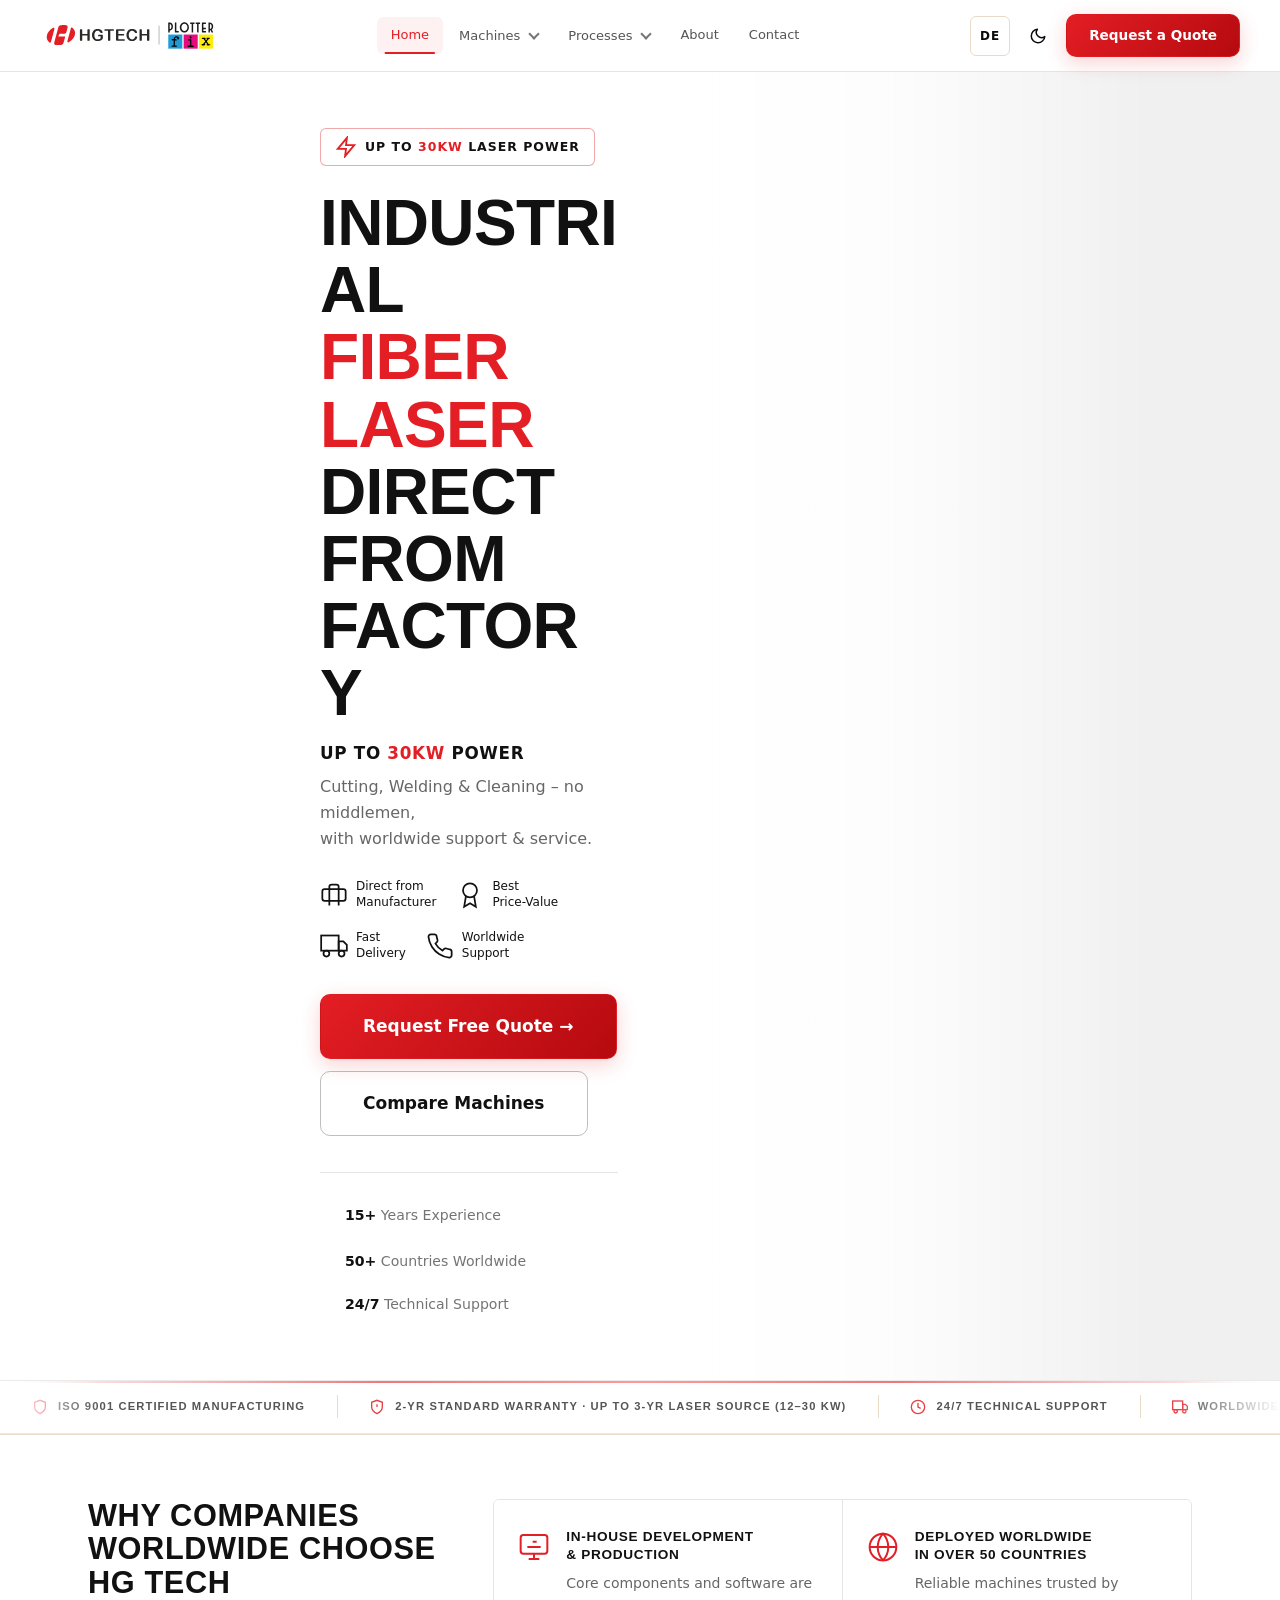
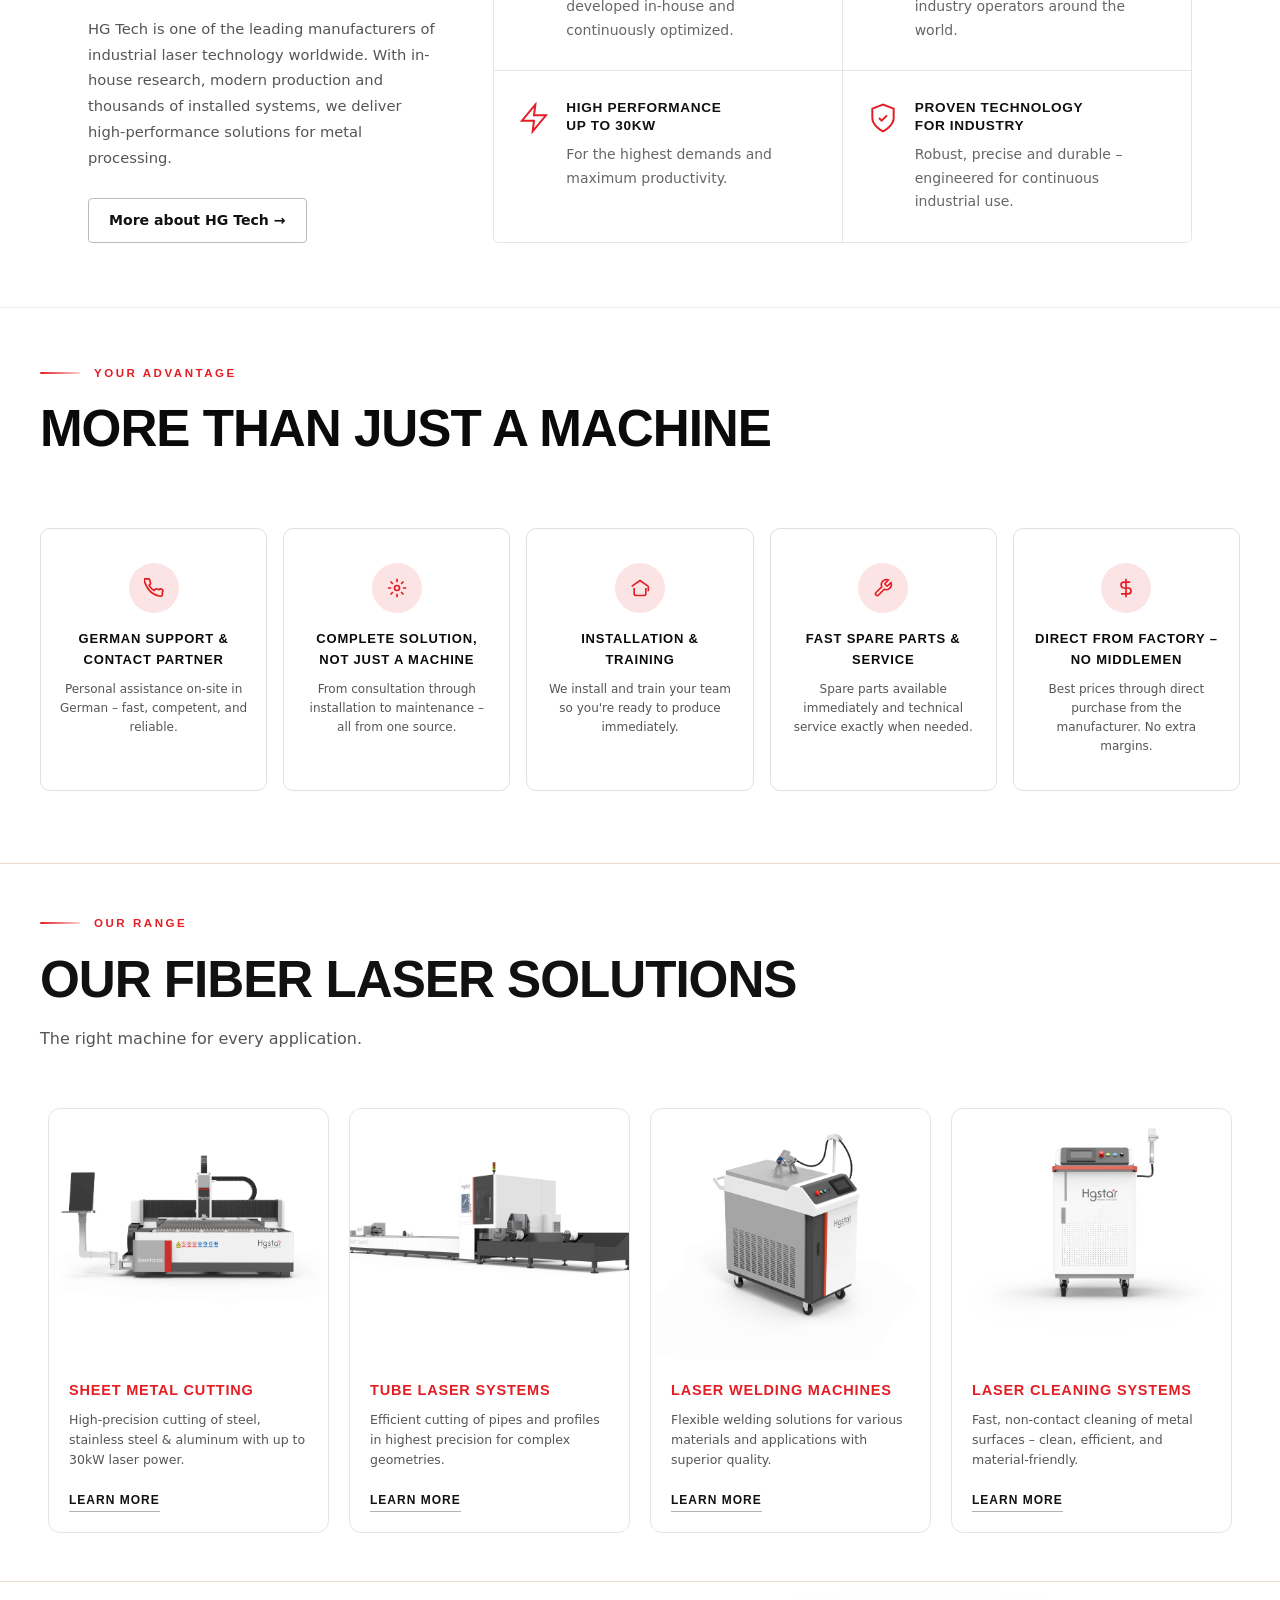
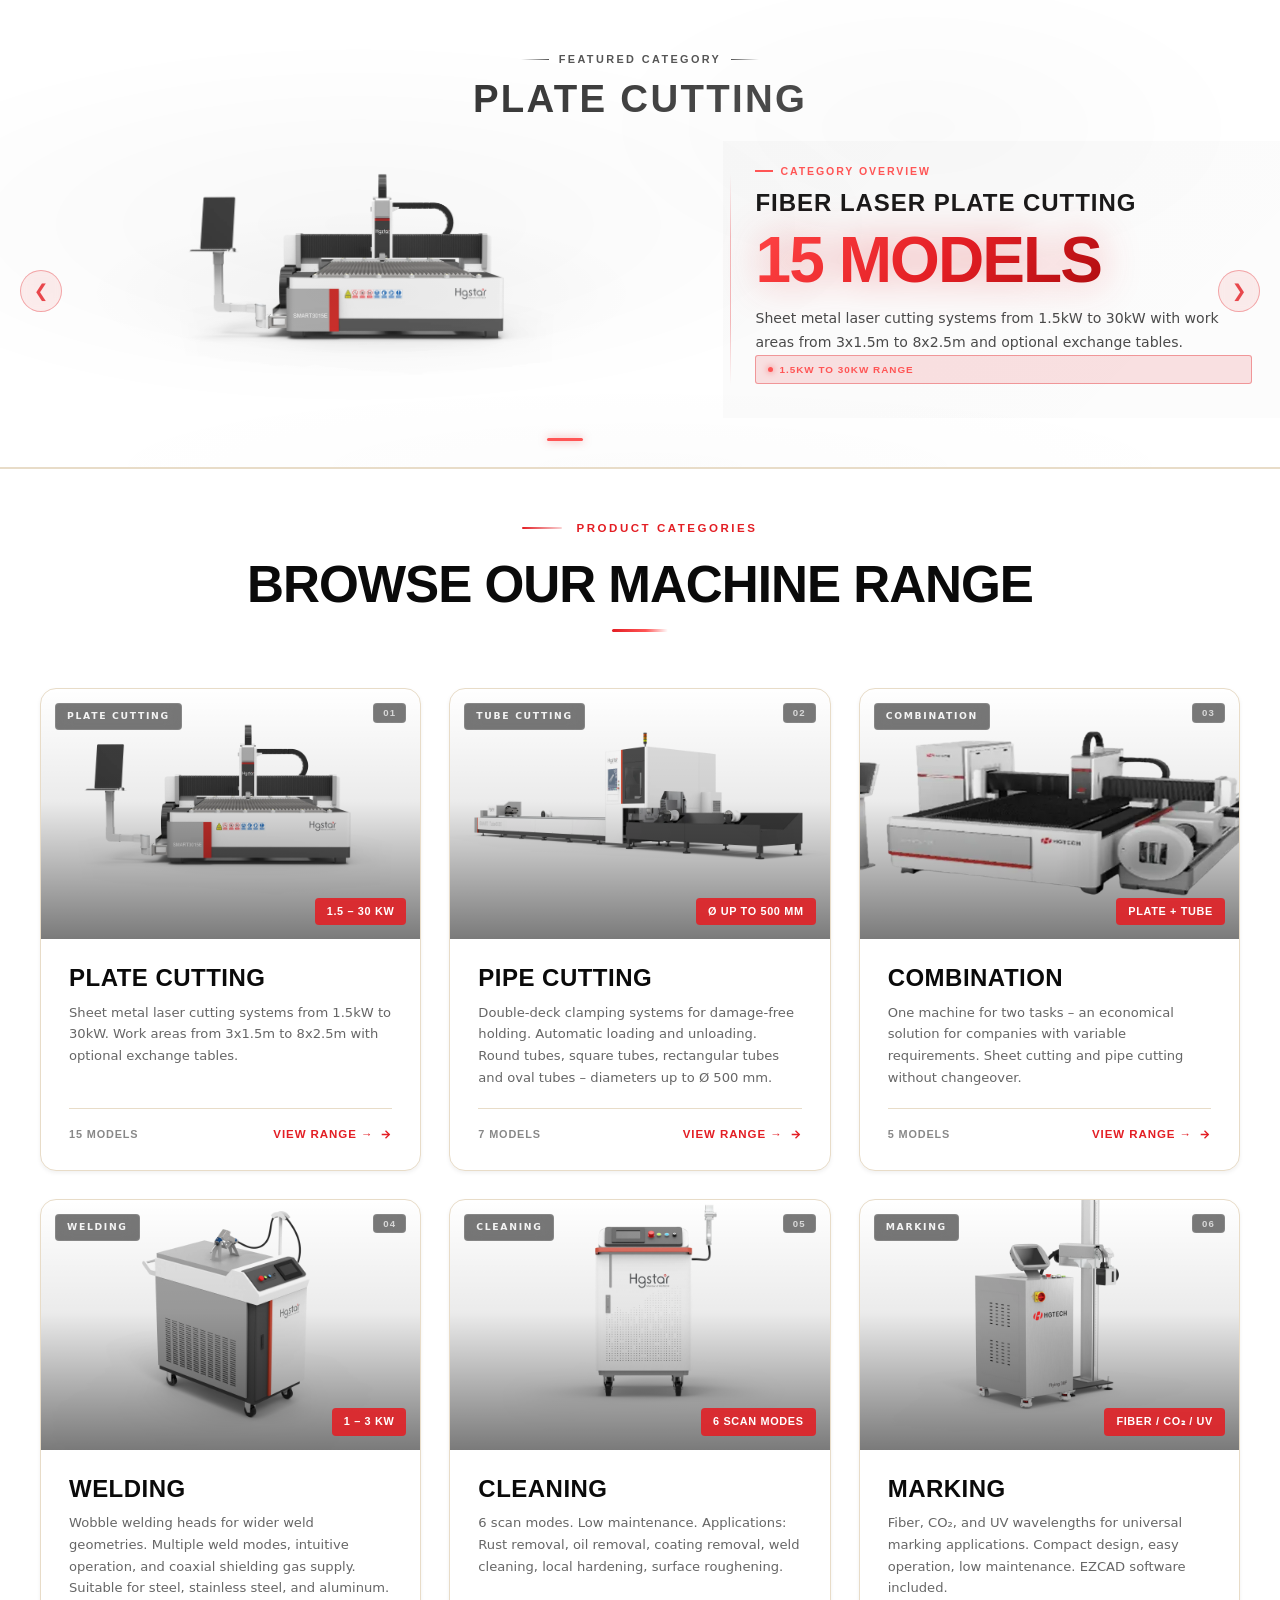
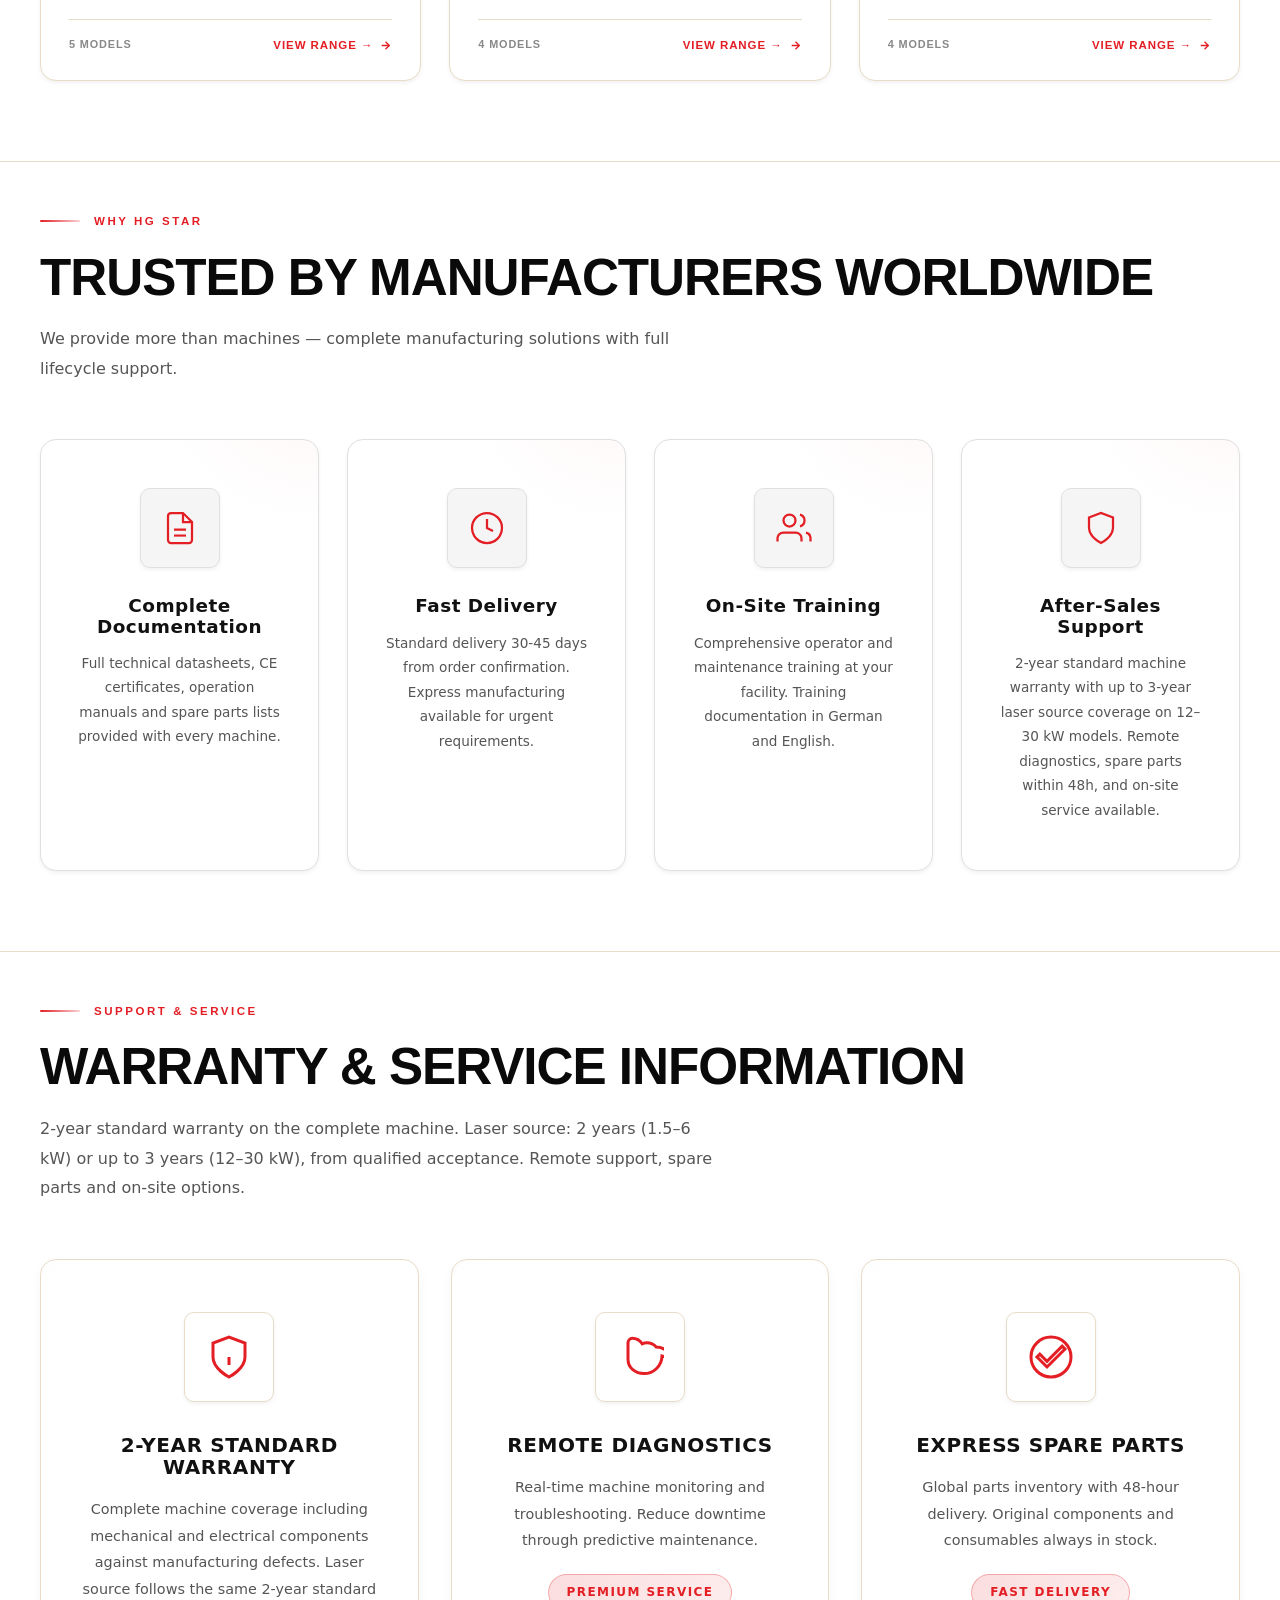
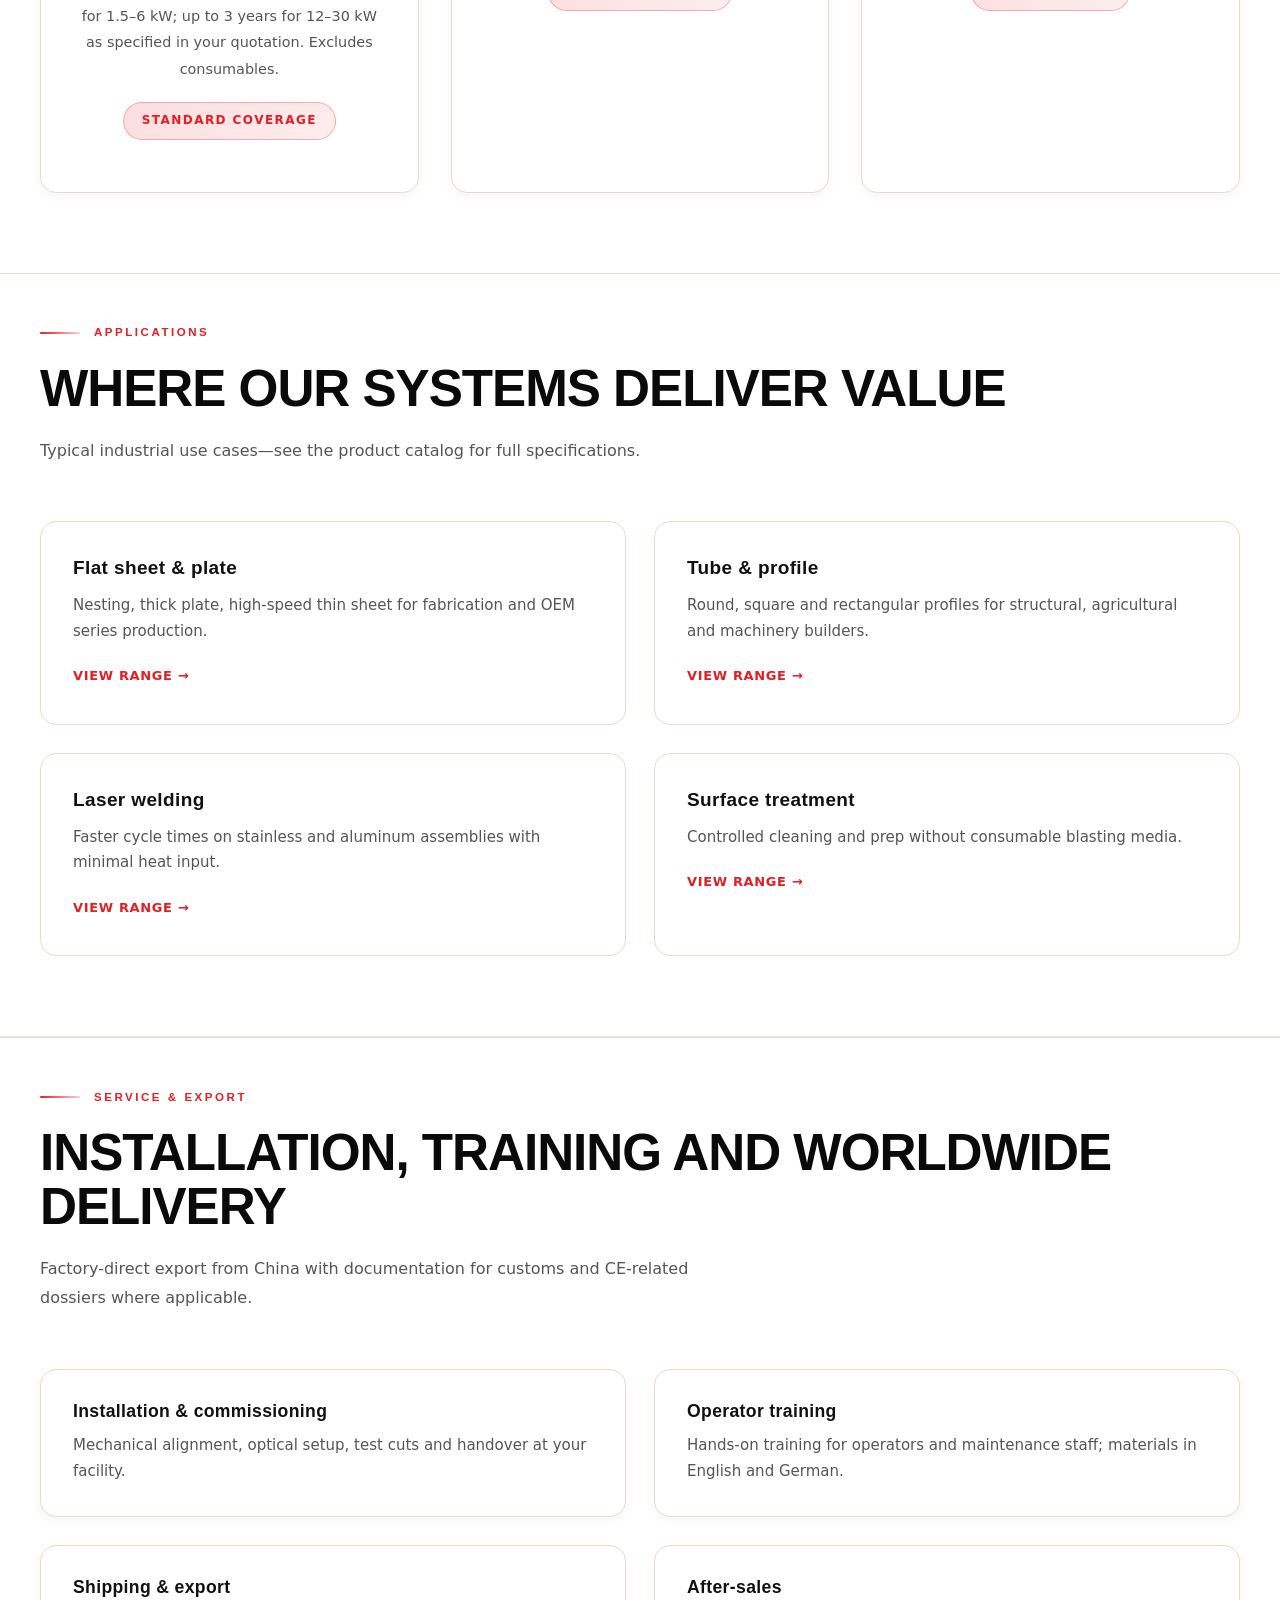
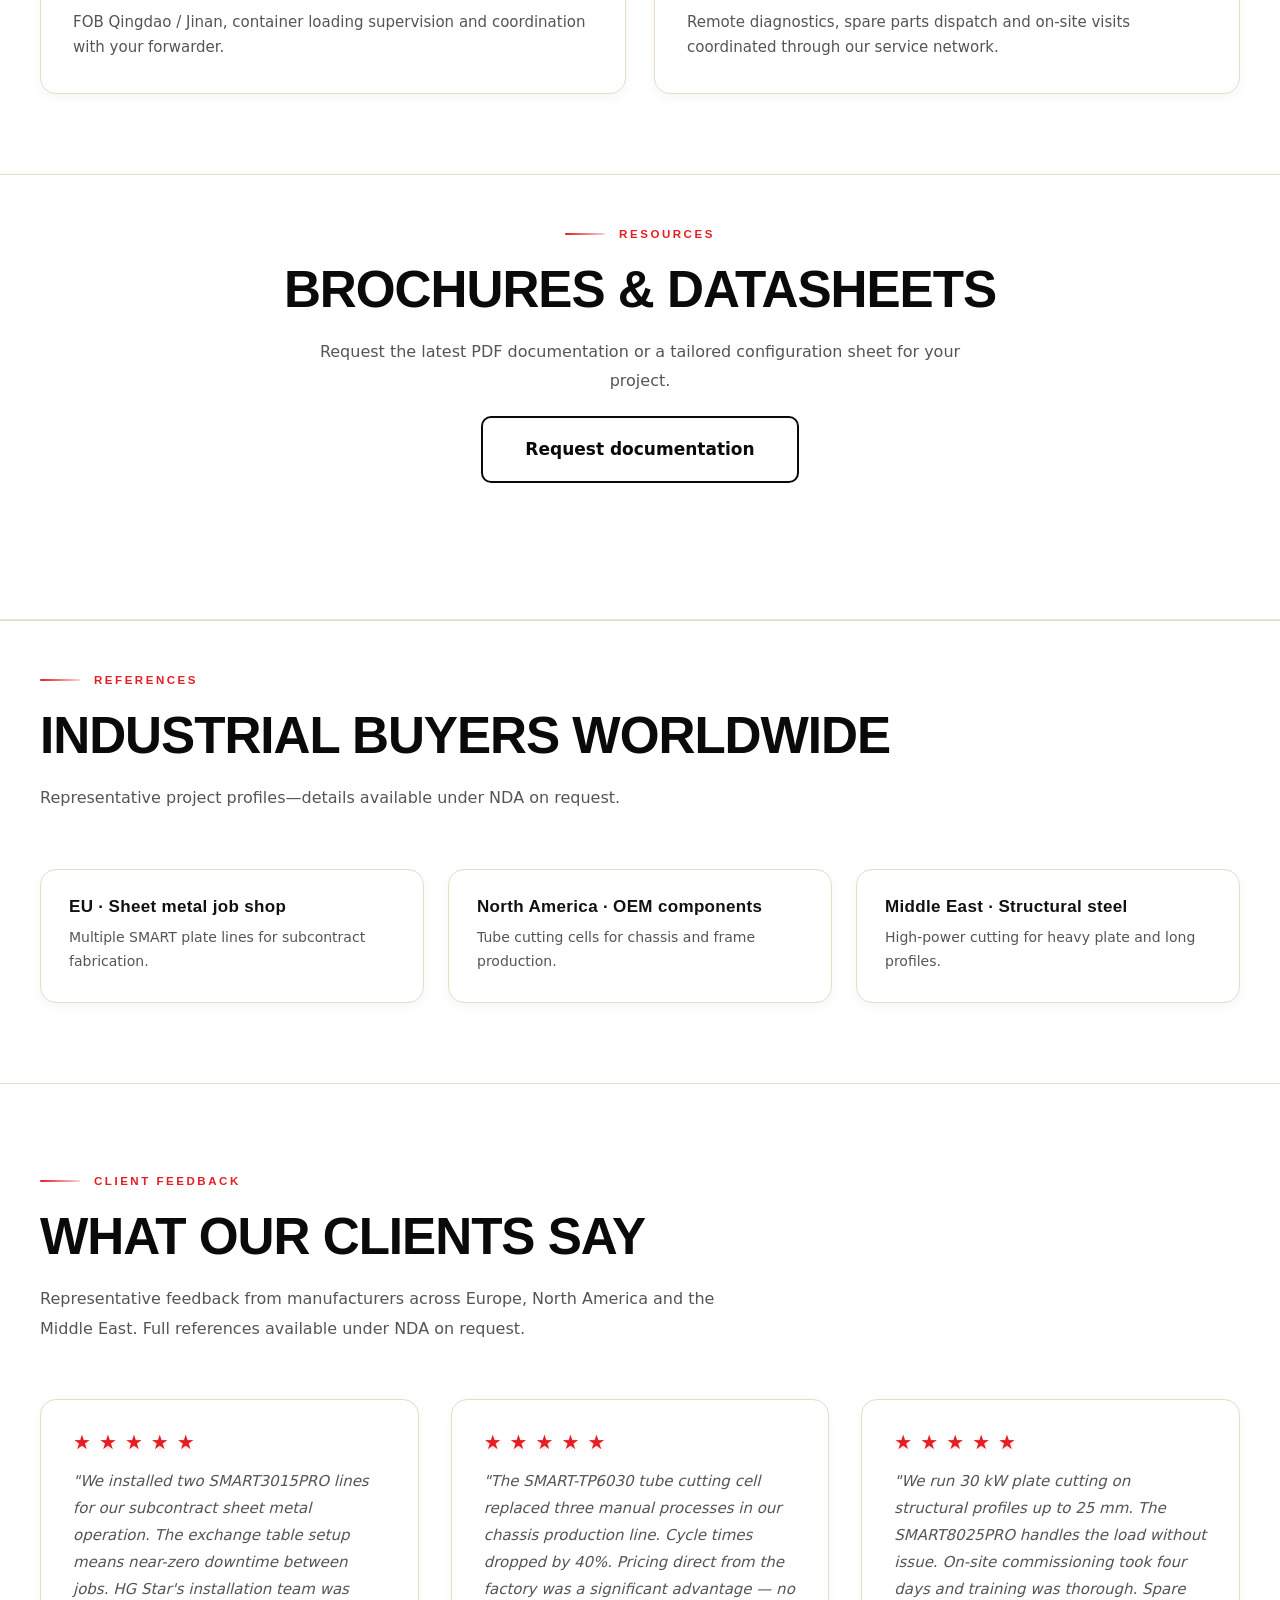
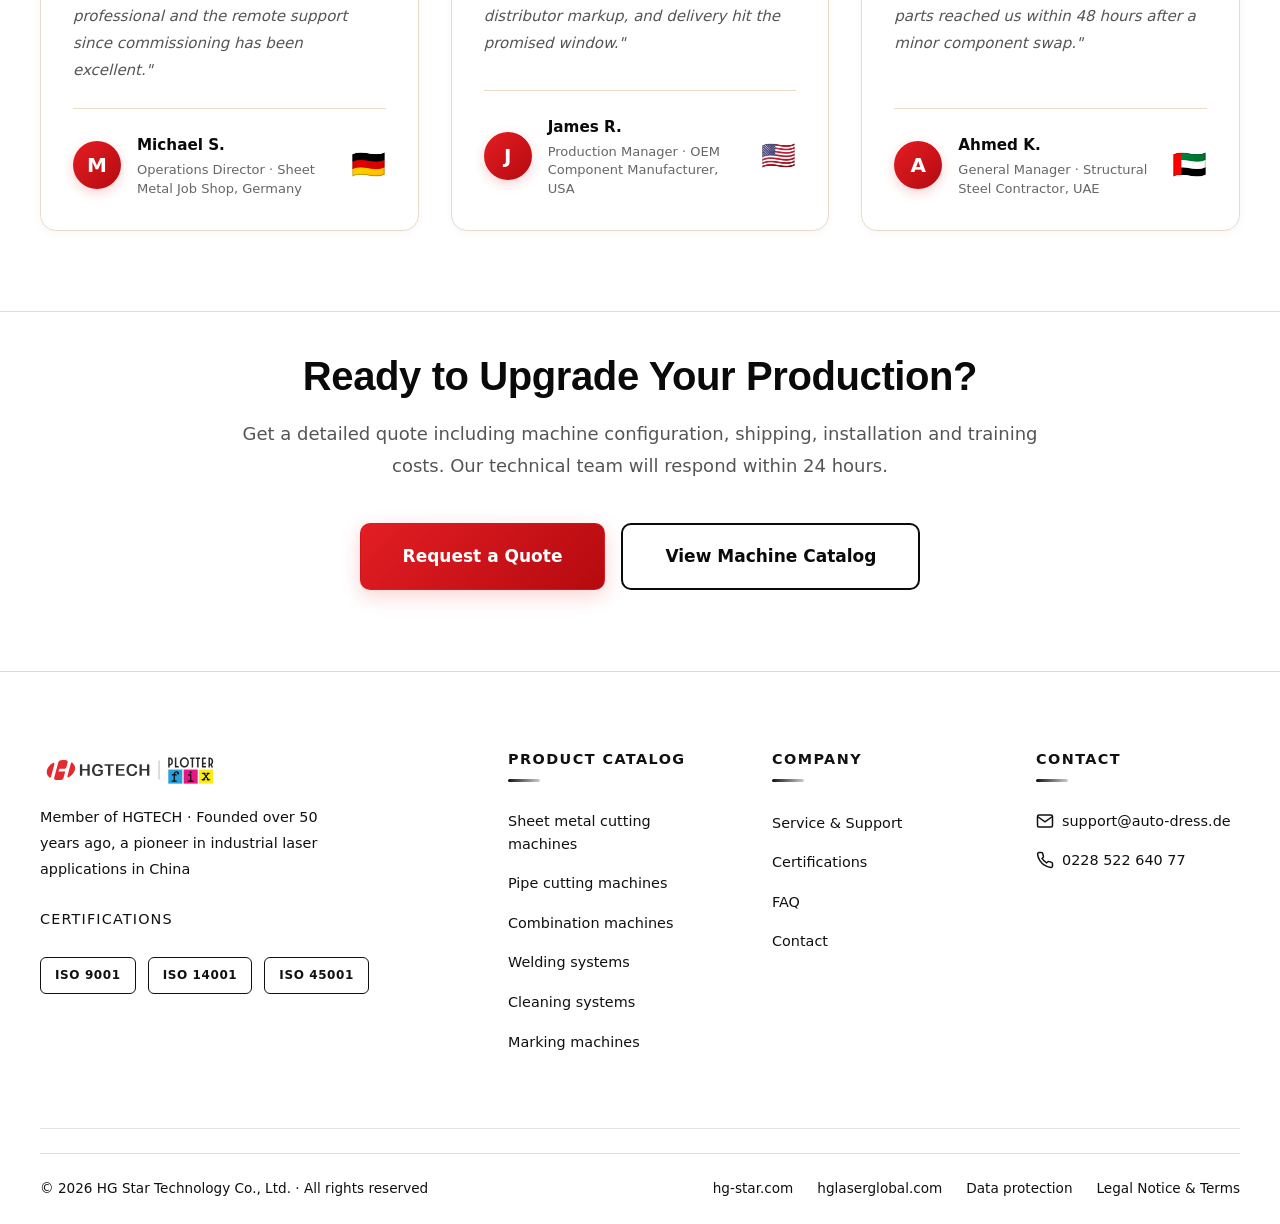
==== commit 39b764a9: "Replace category images with originals and remove Industries section - Swap all 6 Browse Our Machine" ====
--- a/index.html
+++ b/index.html
@@ -17,7 +17,7 @@
 <meta name="twitter:image" content="https://www.hgstar.com/img/hero/factory.webp">
 <meta name="twitter:description" content="Industrial laser cutting, tube cutting, welding, cleaning and marking machines. Request a quote or technical consultation.">
 <link rel="preload" as="image" href="img/logo/HGTECHlogo.svg" fetchpriority="high">
-<link rel="preload" as="image" href="img/categories/plate-cutting.webp">
+<link rel="preload" as="image" href="img/machines/PlateCutting.webp">
 <link rel="preconnect" href="https://fonts.googleapis.com">
 <link rel="preconnect" href="https://fonts.gstatic.com" crossorigin>
 <link href="https://fonts.googleapis.com/css2?family=Barlow:wght@300;400;500;600;700&family=Barlow+Condensed:wght@500;600;700&display=swap" rel="stylesheet">
@@ -253,7 +253,7 @@
   <!-- Right side: full-bleed machine image, no container -->
   <div class="hero-new-right" aria-hidden="true">
     <video class="hero-new-machine-img" autoplay muted loop playsinline>
-      <source src="videos/Machine_rotating.mp4" type="video/mp4">
+      <source src="videos/Industrial_machine_rotating_in_s…_202605062340.mp4" type="video/mp4">
     </video>
     <div class="hero-new-right-overlay"></div>
   </div>
@@ -521,7 +521,7 @@
 
       <a href="plate-cutting.html" class="category-card reveal">
         <div class="category-card-img">
-          <img src="img/categories/plate-cutting.webp" alt="Fiber laser plate cutting machines" loading="lazy">
+          <img src="img/machines/PlateCutting.webp" alt="Fiber laser plate cutting machines" loading="lazy">
           <span class="cat-tag" aria-hidden="true">Plate Cutting</span>
           <span class="cat-spec" aria-hidden="true">1.5 – 30 kW</span>
         </div>
@@ -537,7 +537,7 @@
 
       <a href="tube-cutting.html" class="category-card reveal animate-delay-1">
         <div class="category-card-img">
-          <img src="img/categories/tube-cutting.webp" alt="CNC laser tube cutting machines" loading="lazy">
+          <img src="img/machines/PipeCutting.webp" alt="CNC laser tube cutting machines" loading="lazy">
           <span class="cat-tag" aria-hidden="true">Tube Cutting</span>
           <span class="cat-spec" aria-hidden="true">Ø up to 500 mm</span>
         </div>
@@ -553,7 +553,7 @@
 
       <a href="combined-machines.html" class="category-card reveal animate-delay-2">
         <div class="category-card-img">
-          <img src="img/categories/combined-machines.webp" alt="Combined plate and tube laser cutting machines" loading="lazy">
+          <img src="img/machines/Combine.webp" alt="Combined plate and tube laser cutting machines" loading="lazy">
           <span class="cat-tag" aria-hidden="true">Combination</span>
           <span class="cat-spec" aria-hidden="true">Plate + Tube</span>
         </div>
@@ -569,7 +569,7 @@
 
       <a href="laser-welding.html" class="category-card reveal">
         <div class="category-card-img">
-          <img src="img/categories/laser-welding.webp" alt="Handheld laser welding systems" loading="lazy">
+          <img src="img/machines/welding.webp" alt="Handheld laser welding systems" loading="lazy">
           <span class="cat-tag" aria-hidden="true">Welding</span>
           <span class="cat-spec" aria-hidden="true">1 – 3 kW</span>
         </div>
@@ -585,7 +585,7 @@
 
       <a href="laser-cleaning.html" class="category-card reveal animate-delay-1">
         <div class="category-card-img">
-          <img src="img/categories/laser-cleaning.webp" alt="Laser cleaning and surface preparation machines" loading="lazy">
+          <img src="img/machines/Cleaning.webp" alt="Laser cleaning and surface preparation machines" loading="lazy">
           <span class="cat-tag" aria-hidden="true">Cleaning</span>
           <span class="cat-spec" aria-hidden="true">6 Scan Modes</span>
         </div>
@@ -601,7 +601,7 @@
 
       <a href="laser-marking.html" class="category-card reveal animate-delay-2">
         <div class="category-card-img">
-          <img src="img/categories/laser-marking.webp" alt="Fiber laser marking and engraving machines" loading="lazy">
+          <img src="img/machines/marking.webp" alt="Fiber laser marking and engraving machines" loading="lazy">
           <span class="cat-tag" aria-hidden="true">Marking</span>
           <span class="cat-spec" aria-hidden="true">Fiber / CO₂ / UV</span>
         </div>
@@ -704,60 +704,6 @@
   </div>
 </section>
 
-<!-- Industries Section -->
-<section class="section" aria-labelledby="ind-heading">
-  <div class="container">
-    <div class="section-header reveal">
-      <div class="section-label" data-i18n="industries.label">Industries Served</div>
-      <h2 class="section-title" id="ind-heading" data-i18n="industries.title">Solutions for Every Manufacturing Sector</h2>
-      <p class="section-desc" data-i18n="industries.description">Our machines serve a diverse range of industries across Europe and worldwide.</p>
-    </div>
-    <div class="industry-grid">
-      <div class="industry-card reveal">
-        <img src="img/industries/sheet-metal.webp" alt="Sheet metal fabrication" loading="lazy">
-        <div class="industry-card-overlay">
-          <h3 class="industry-card-title" data-i18n="industries.sheetMetal.title">Sheet Metal Fabrication</h3>
-          <p class="industry-card-desc" data-i18n="industries.sheetMetal.desc">Precision cutting for fabrication shops</p>
-        </div>
-      </div>
-      <div class="industry-card reveal animate-delay-1">
-        <img src="img/industries/automotive.webp" alt="Automotive manufacturing" loading="lazy">
-        <div class="industry-card-overlay">
-          <h3 class="industry-card-title" data-i18n="industries.automotive.title">Automotive</h3>
-          <p class="industry-card-desc" data-i18n="industries.automotive.desc">OEM parts and component manufacturing</p>
-        </div>
-      </div>
-      <div class="industry-card reveal animate-delay-2">
-        <img src="img/industries/construction.webp" alt="Construction and structural steel" loading="lazy">
-        <div class="industry-card-overlay">
-          <h3 class="industry-card-title" data-i18n="industries.construction.title">Construction & Structural</h3>
-          <p class="industry-card-desc" data-i18n="industries.construction.desc">Heavy-duty structural steel processing</p>
-        </div>
-      </div>
-      <div class="industry-card reveal">
-        <img src="img/industries/agriculture.webp" alt="Agricultural equipment manufacturing" loading="lazy">
-        <div class="industry-card-overlay">
-          <h3 class="industry-card-title" data-i18n="industries.agriculture.title">Agricultural Equipment</h3>
-          <p class="industry-card-desc" data-i18n="industries.agriculture.desc">Machinery frames and components</p>
-        </div>
-      </div>
-      <div class="industry-card reveal animate-delay-1">
-        <img src="img/industries/logistics.webp" alt="Logistics and material handling" loading="lazy">
-        <div class="industry-card-overlay">
-          <h3 class="industry-card-title" data-i18n="industries.logistics.title">Logistics & Storage</h3>
-          <p class="industry-card-desc" data-i18n="industries.logistics.desc">Racking systems and handling equipment</p>
-        </div>
-      </div>
-      <div class="industry-card reveal animate-delay-2">
-        <img src="img/industries/appliances.webp" alt="Kitchen appliances and elevator manufacturing" loading="lazy">
-        <div class="industry-card-overlay">
-          <h3 class="industry-card-title" data-i18n="industries.appliances.title">Appliances & Elevators</h3>
-          <p class="industry-card-desc" data-i18n="industries.appliances.desc">Stainless steel panel processing</p>
-        </div>
-      </div>
-    </div>
-  </div>
-</section>
 
 <!-- Applications -->
 <section class="section section-muted" id="applications" aria-labelledby="app-heading">
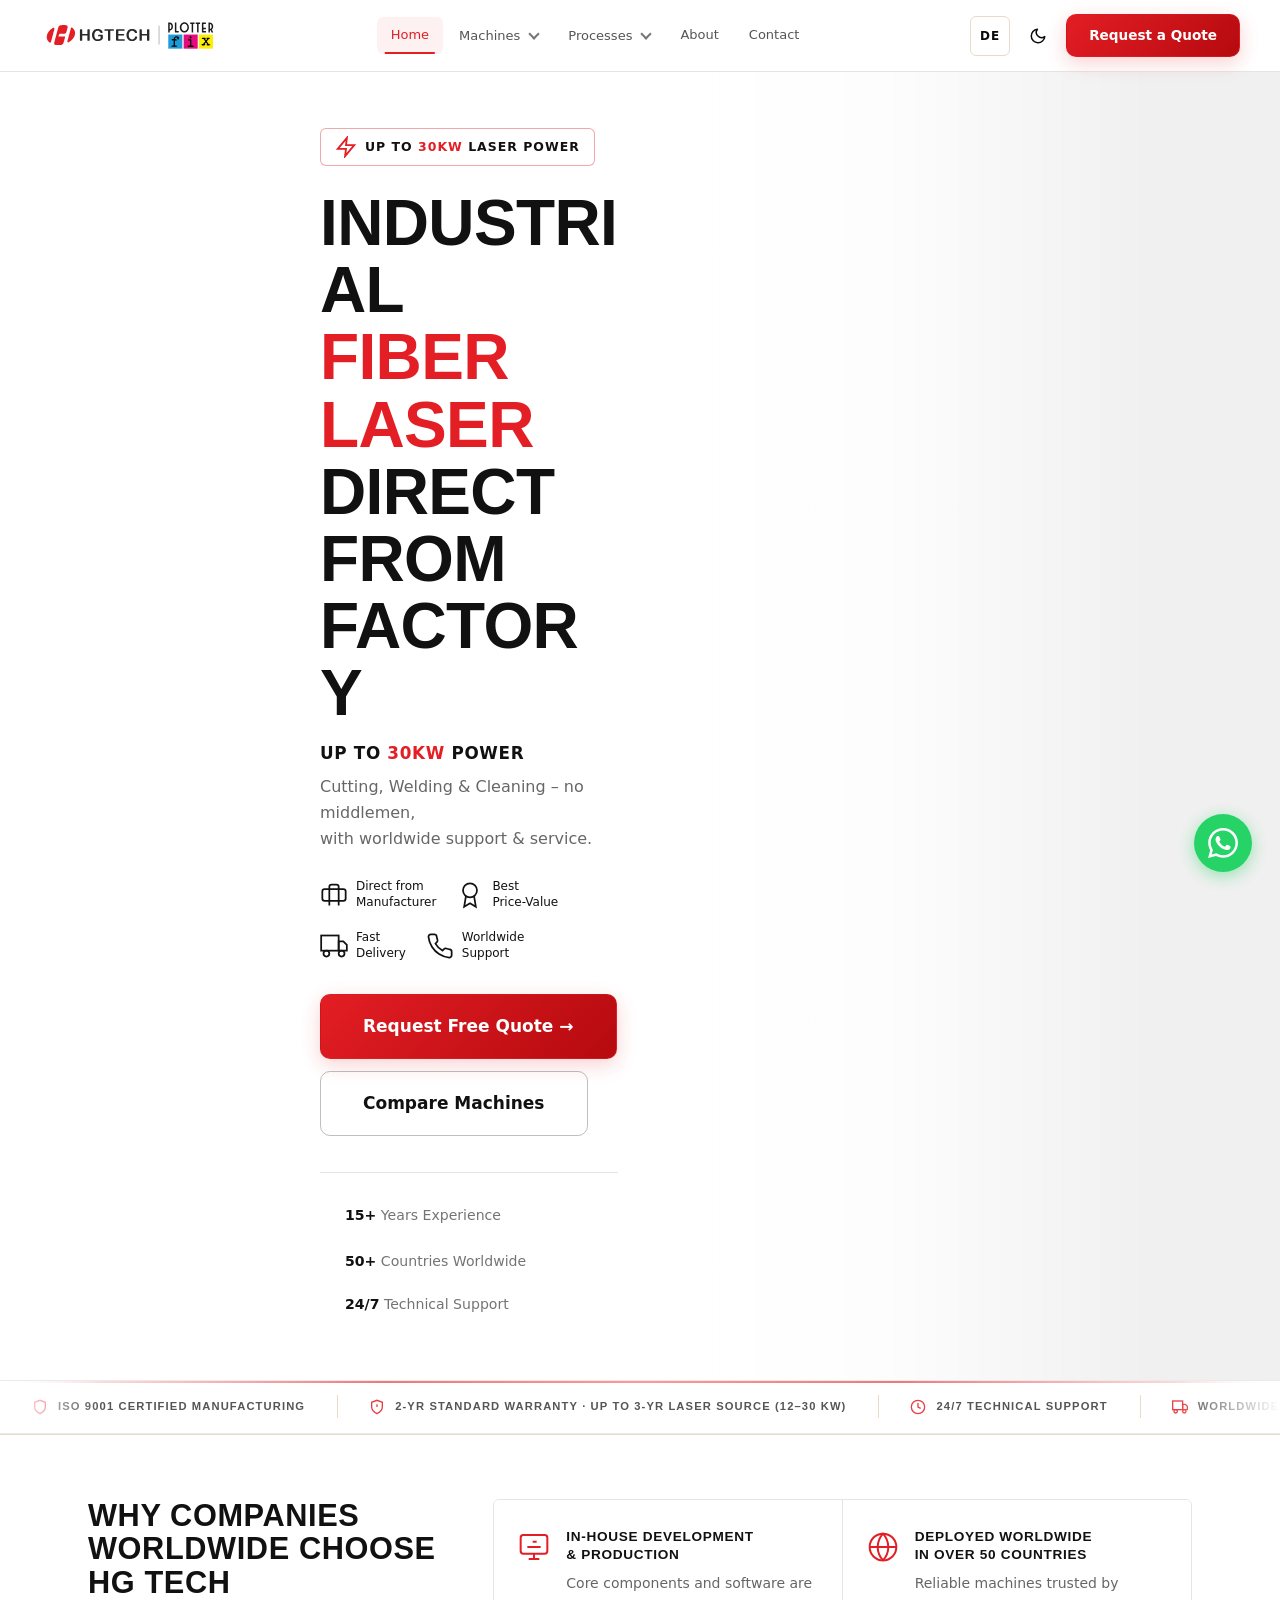
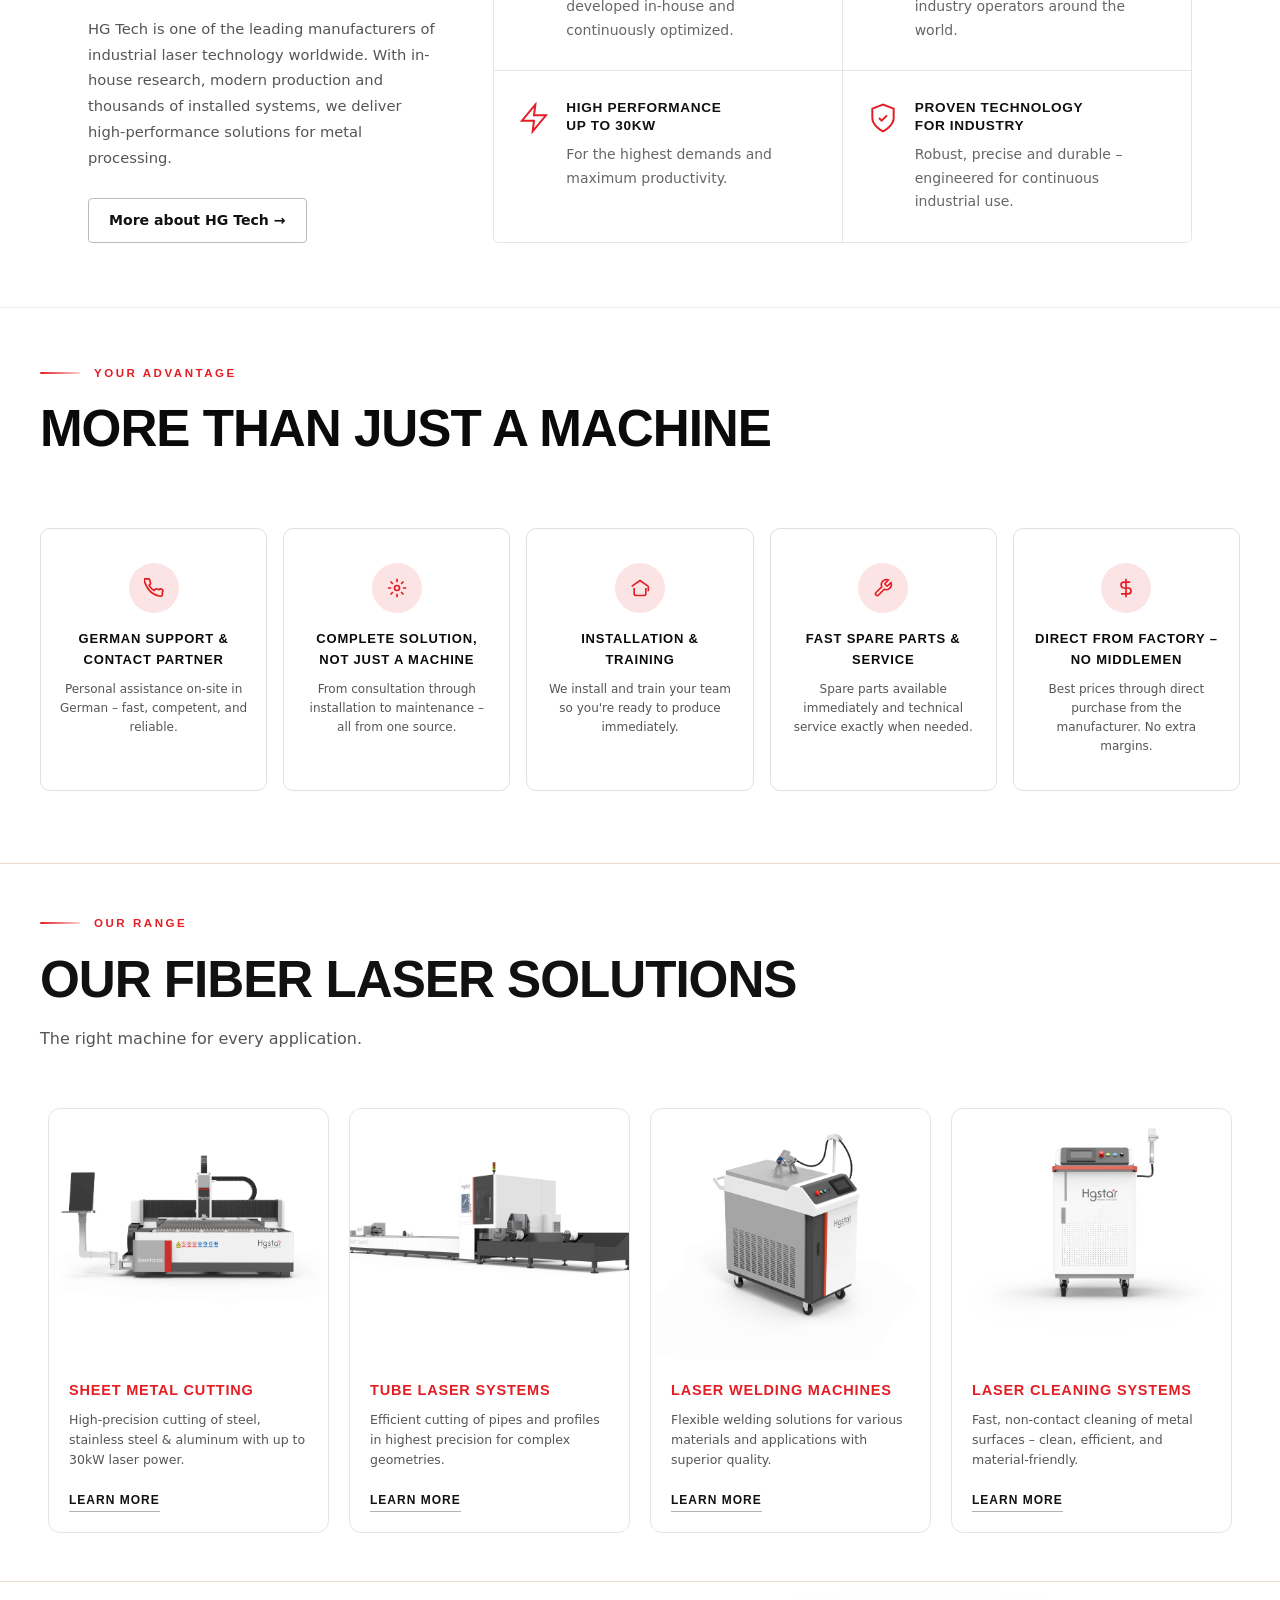
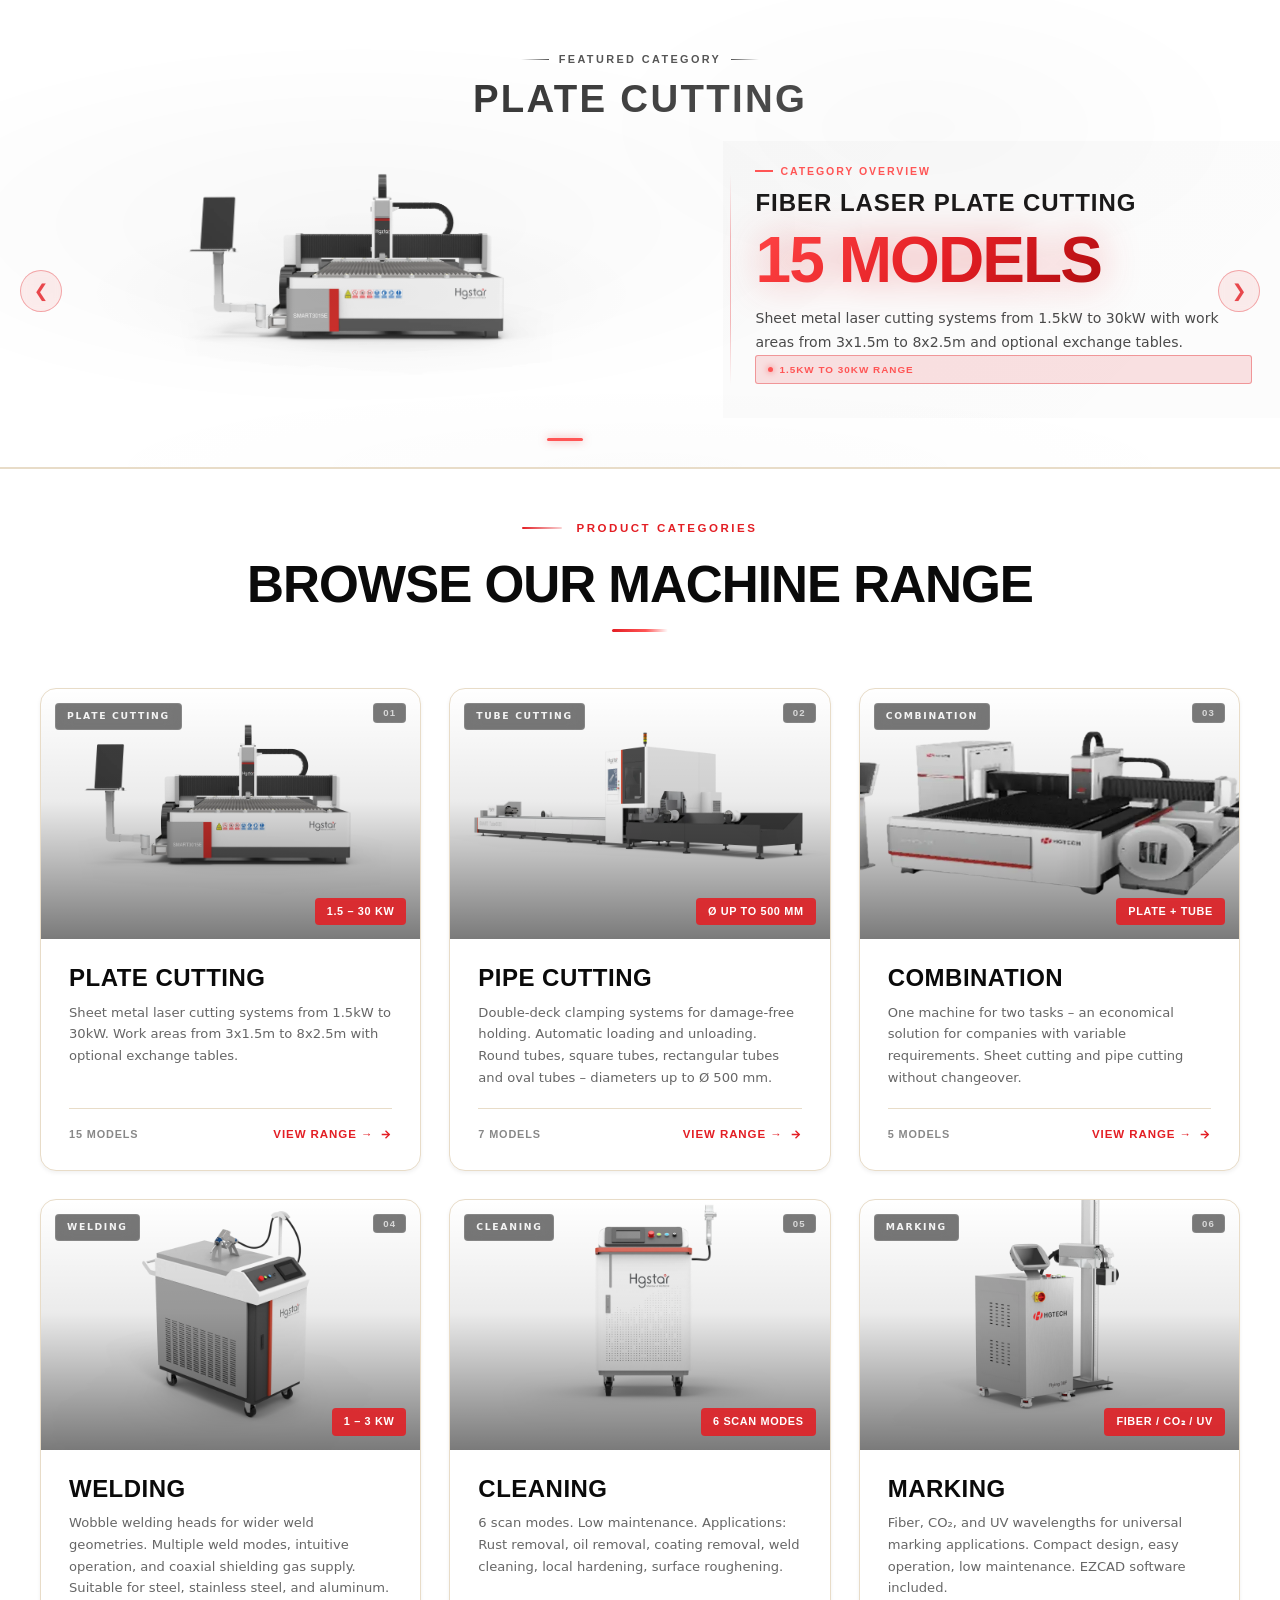
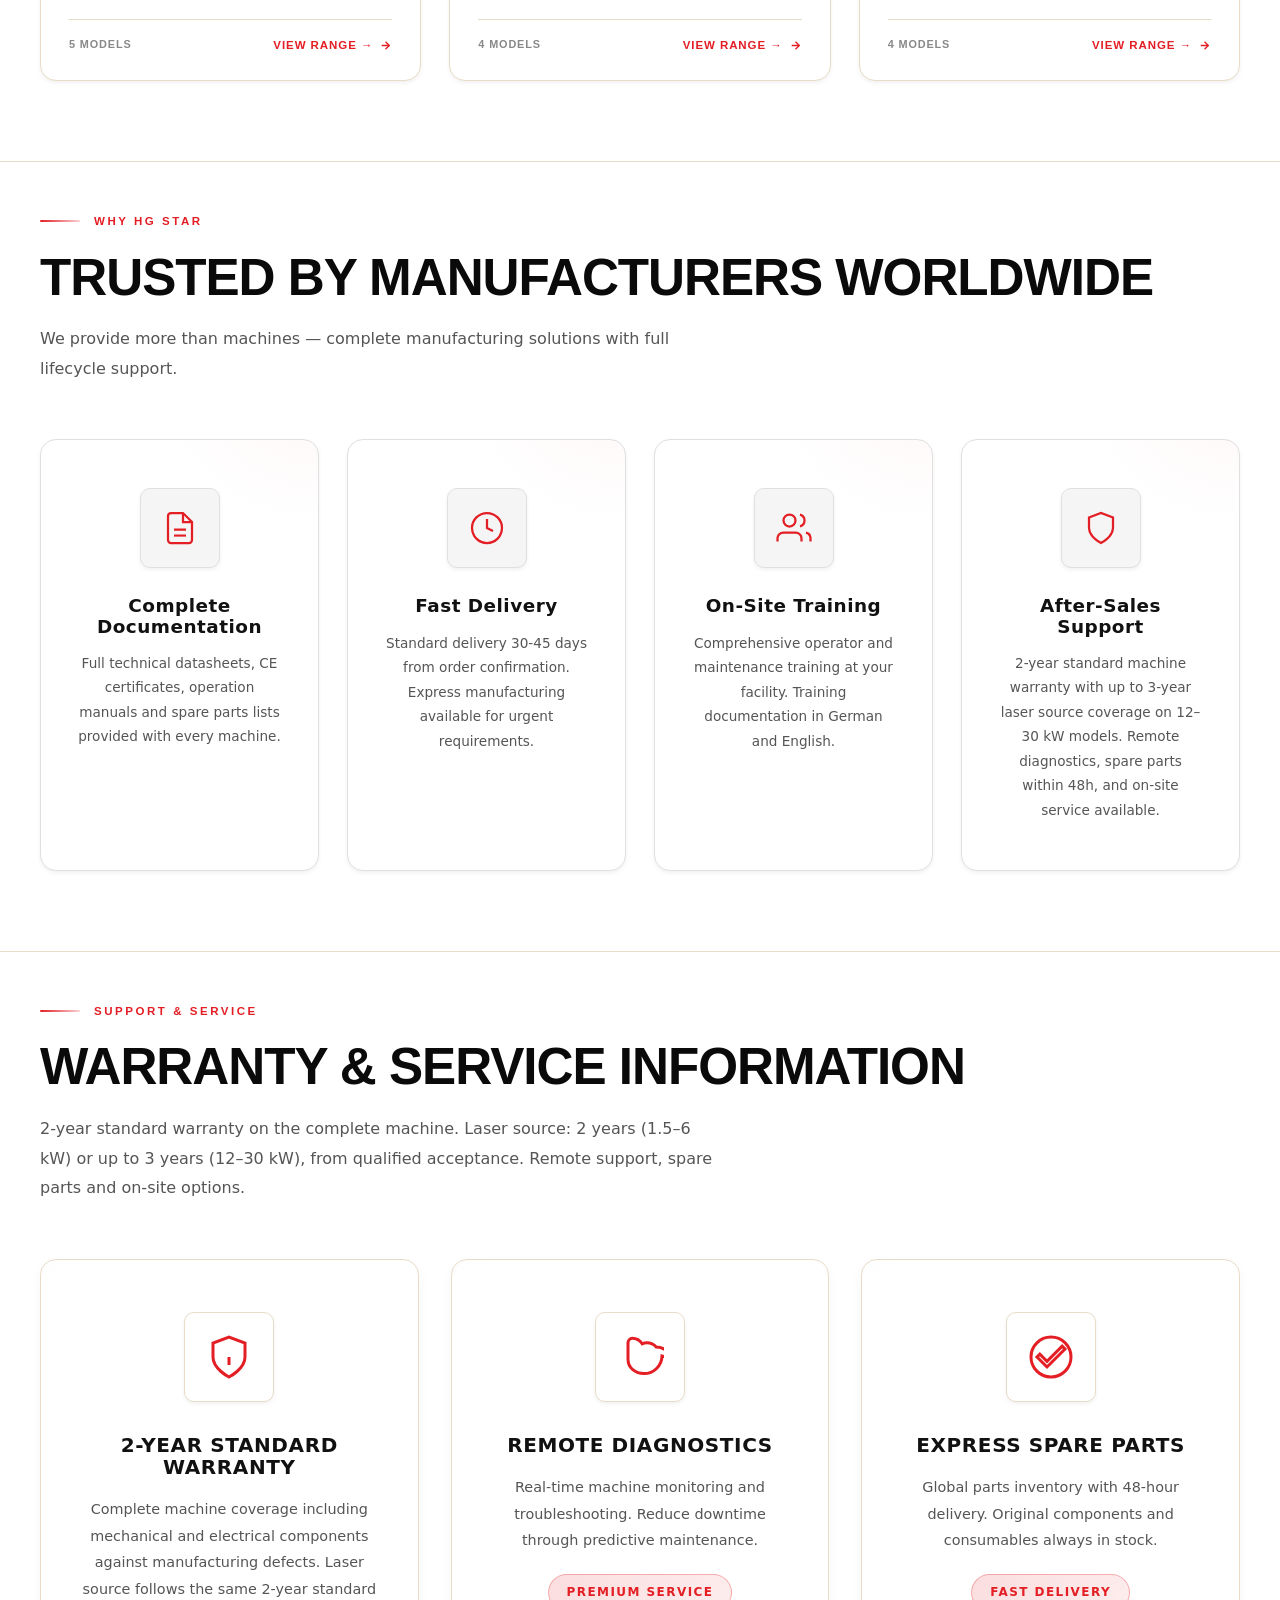
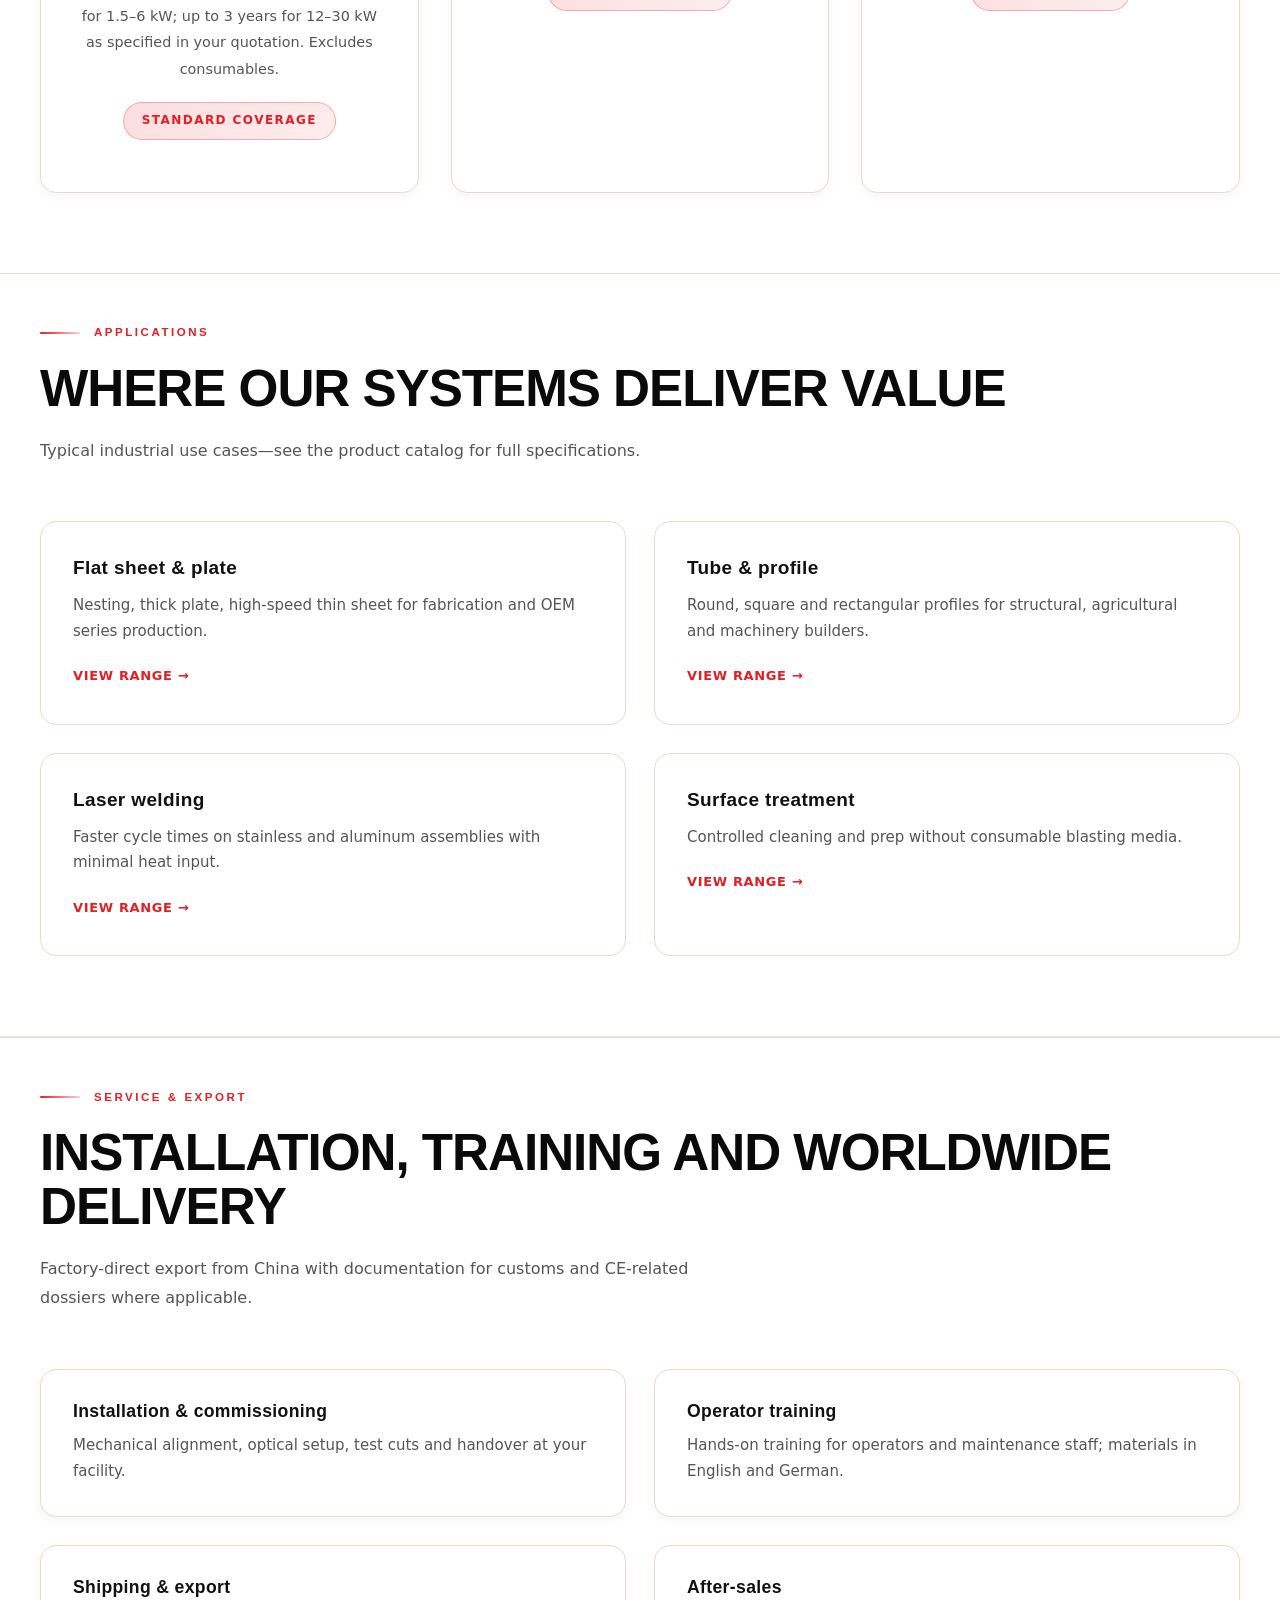
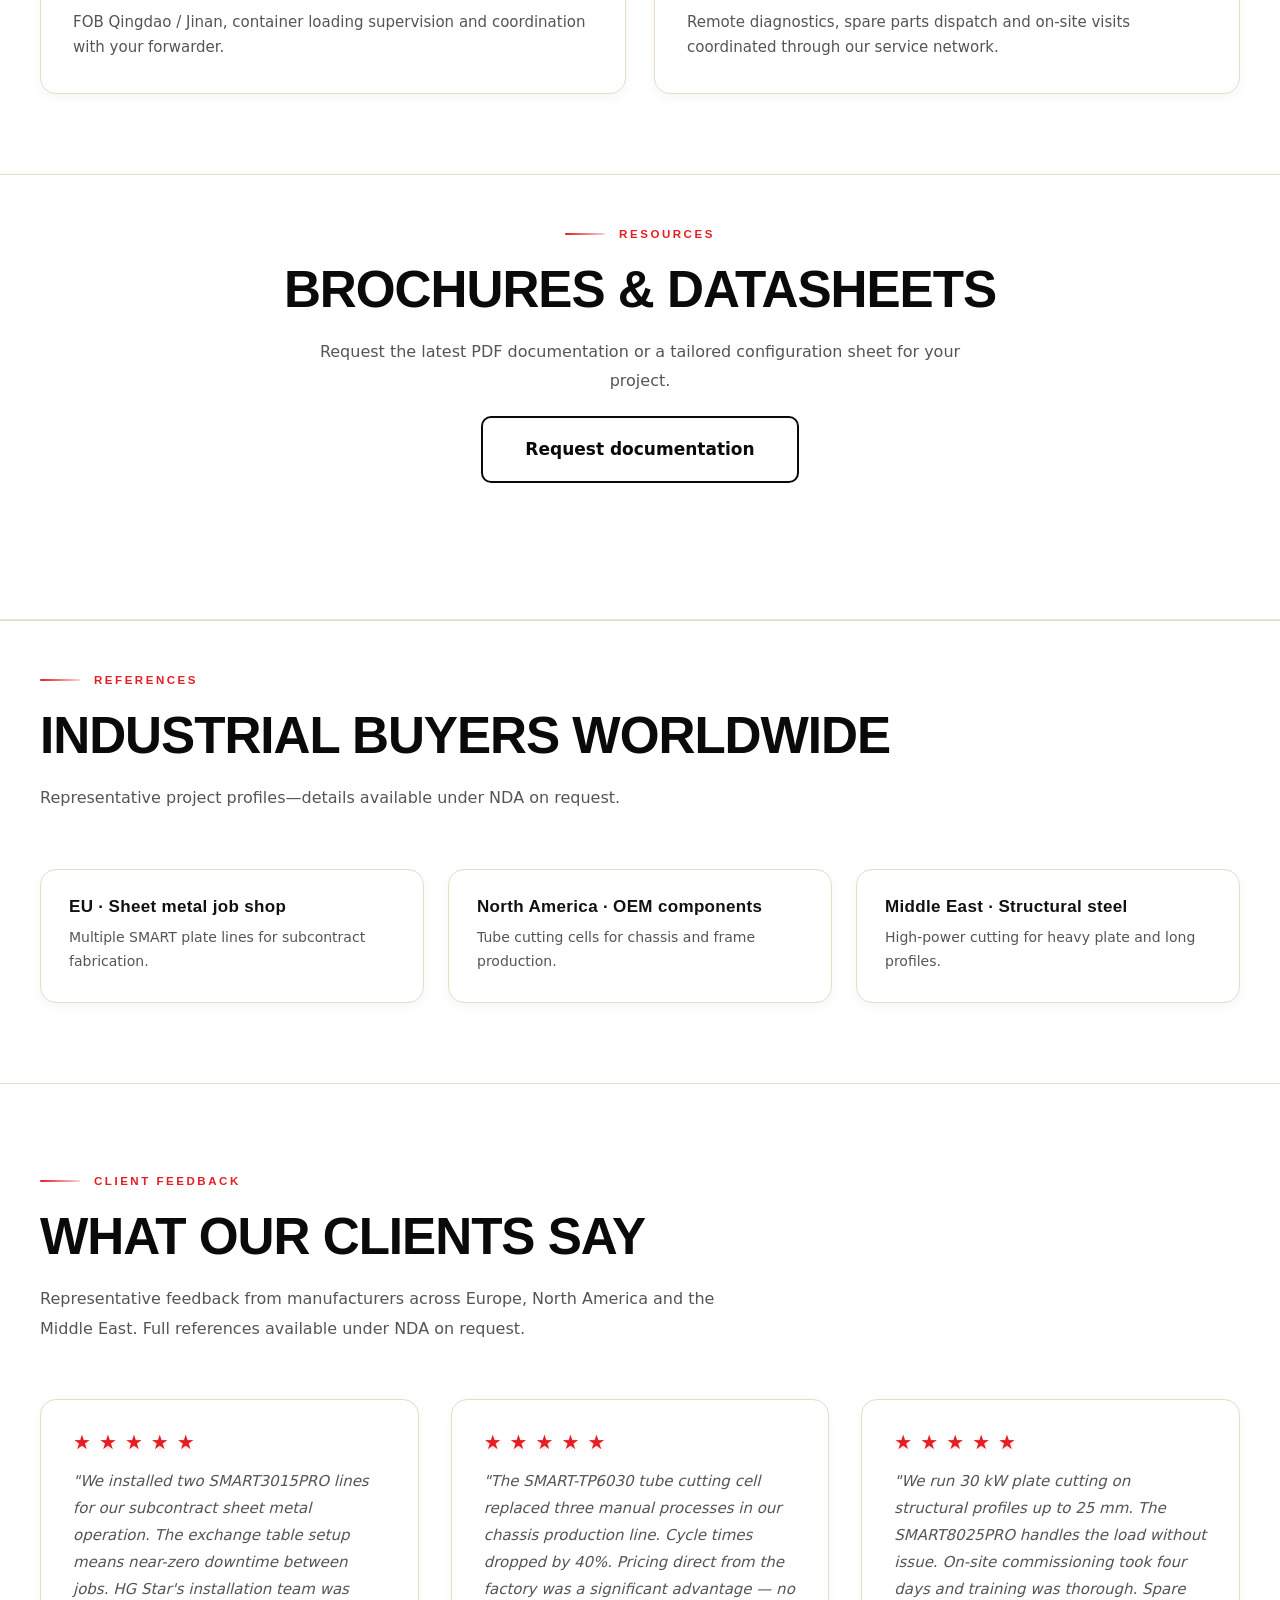
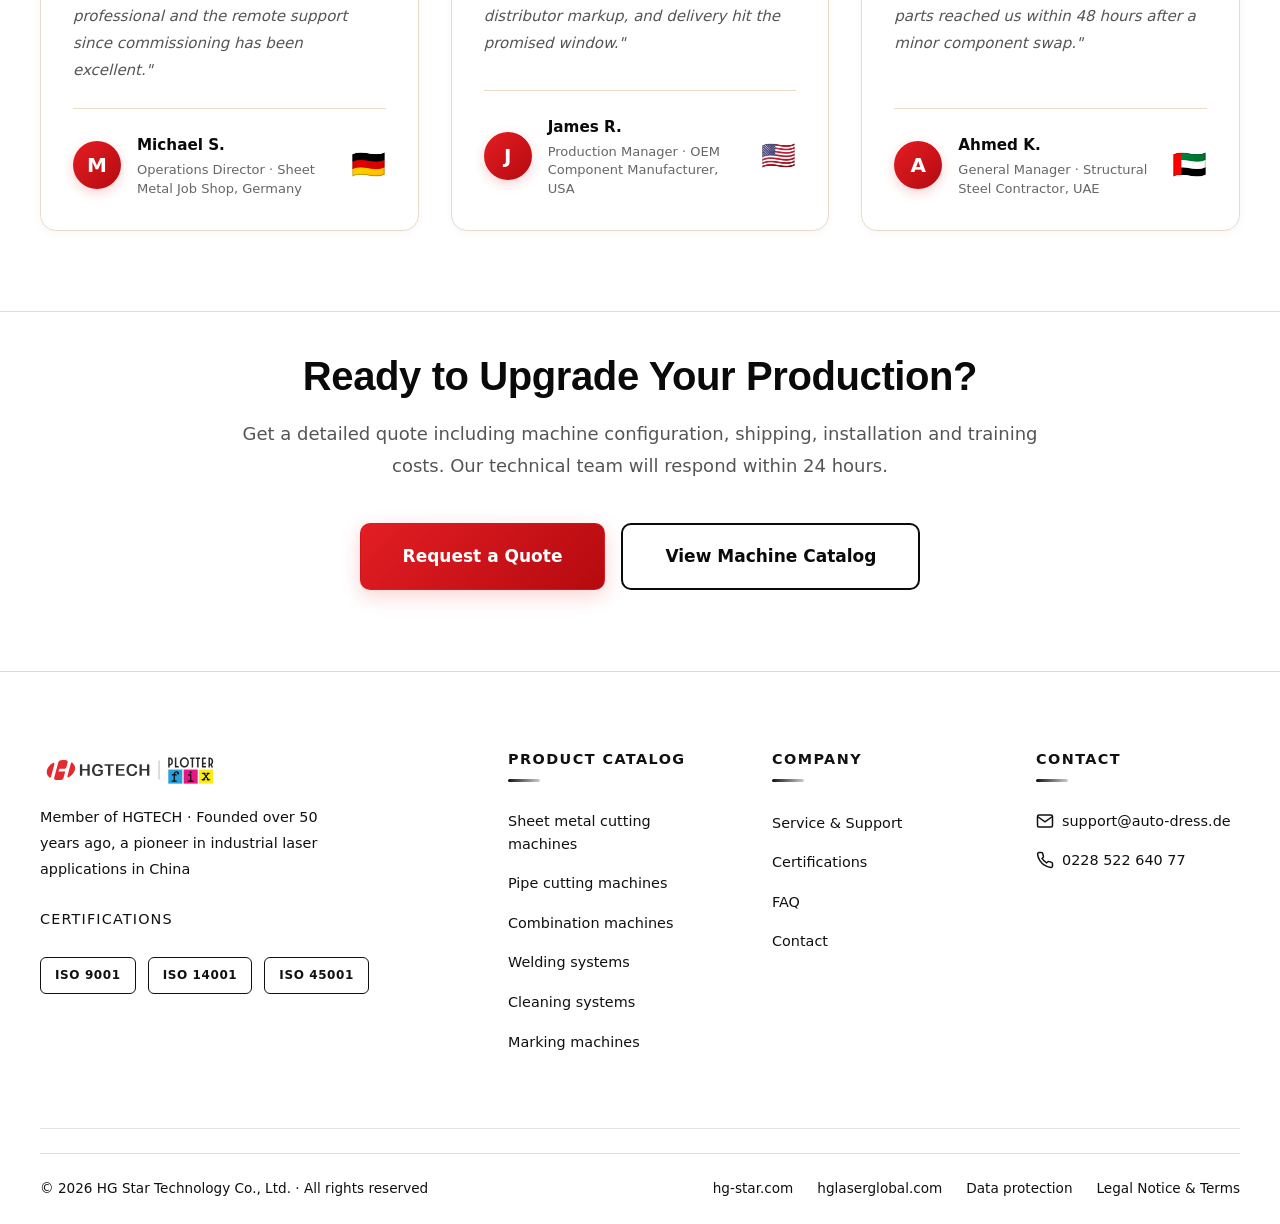
==== commit 8269db19: "Add WhatsApp float button to all pages Fixed green WhatsApp icon in the bottom-right corner of every" ====
--- a/index.html
+++ b/index.html
@@ -992,5 +992,9 @@
 })();
 </script>
 </div>
+<!-- WhatsApp Float Button -->
+<a href="https://wa.me/4922852264077" class="whatsapp-float" target="_blank" rel="noopener noreferrer" aria-label="Chat on WhatsApp">
+  <svg viewBox="0 0 24 24" xmlns="http://www.w3.org/2000/svg"><path d="M17.472 14.382c-.297-.149-1.758-.867-2.03-.967-.273-.099-.471-.148-.67.15-.197.297-.767.966-.94 1.164-.173.199-.347.223-.644.075-.297-.15-1.255-.463-2.39-1.475-.883-.788-1.48-1.761-1.653-2.059-.173-.297-.018-.458.13-.606.134-.133.298-.347.446-.52.149-.174.198-.298.298-.497.099-.198.05-.371-.025-.52-.075-.149-.669-1.612-.916-2.207-.242-.579-.487-.5-.669-.51-.173-.008-.371-.01-.57-.01-.198 0-.52.074-.792.372-.272.297-1.04 1.016-1.04 2.479 0 1.462 1.065 2.875 1.213 3.074.149.198 2.096 3.2 5.077 4.487.709.306 1.262.489 1.694.625.712.227 1.36.195 1.871.118.571-.085 1.758-.719 2.006-1.413.248-.694.248-1.289.173-1.413-.074-.124-.272-.198-.57-.347m-5.421 7.403h-.004a9.87 9.87 0 0 1-5.031-1.378l-.361-.214-3.741.982.998-3.648-.235-.374a9.86 9.86 0 0 1-1.51-5.26c.001-5.45 4.436-9.884 9.888-9.884 2.64 0 5.122 1.03 6.988 2.898a9.825 9.825 0 0 1 2.893 6.994c-.003 5.45-4.437 9.884-9.885 9.884m8.413-18.297A11.815 11.815 0 0 0 12.05 0C5.495 0 .16 5.335.157 11.892c0 2.096.547 4.142 1.588 5.945L.057 24l6.305-1.654a11.882 11.882 0 0 0 5.683 1.448h.005c6.554 0 11.89-5.335 11.893-11.893a11.821 11.821 0 0 0-3.48-8.413Z"/></svg>
+</a>
 </body>
 </html>
--- a/css/styles.css
+++ b/css/styles.css
@@ -5240,3 +5240,35 @@
 @media (max-width: 768px) {
   .template-products-grid { grid-template-columns: 1fr; }
 }
+
+/* ── WhatsApp Float Button ── */
+.whatsapp-float {
+  position: fixed;
+  bottom: 28px;
+  right: 28px;
+  z-index: 9999;
+  display: flex;
+  align-items: center;
+  justify-content: center;
+  width: 58px;
+  height: 58px;
+  background: #25D366;
+  border-radius: 50%;
+  box-shadow: 0 4px 16px rgba(37,211,102,0.45);
+  transition: transform 0.2s ease, box-shadow 0.2s ease;
+  text-decoration: none;
+}
+.whatsapp-float:hover {
+  transform: scale(1.1);
+  box-shadow: 0 6px 24px rgba(37,211,102,0.6);
+}
+.whatsapp-float svg {
+  width: 30px;
+  height: 30px;
+  fill: #fff;
+}
+@media (max-width: 600px) {
+  .whatsapp-float { bottom: 18px; right: 18px; width: 52px; height: 52px; }
+  .whatsapp-float svg { width: 26px; height: 26px; }
+}
+
